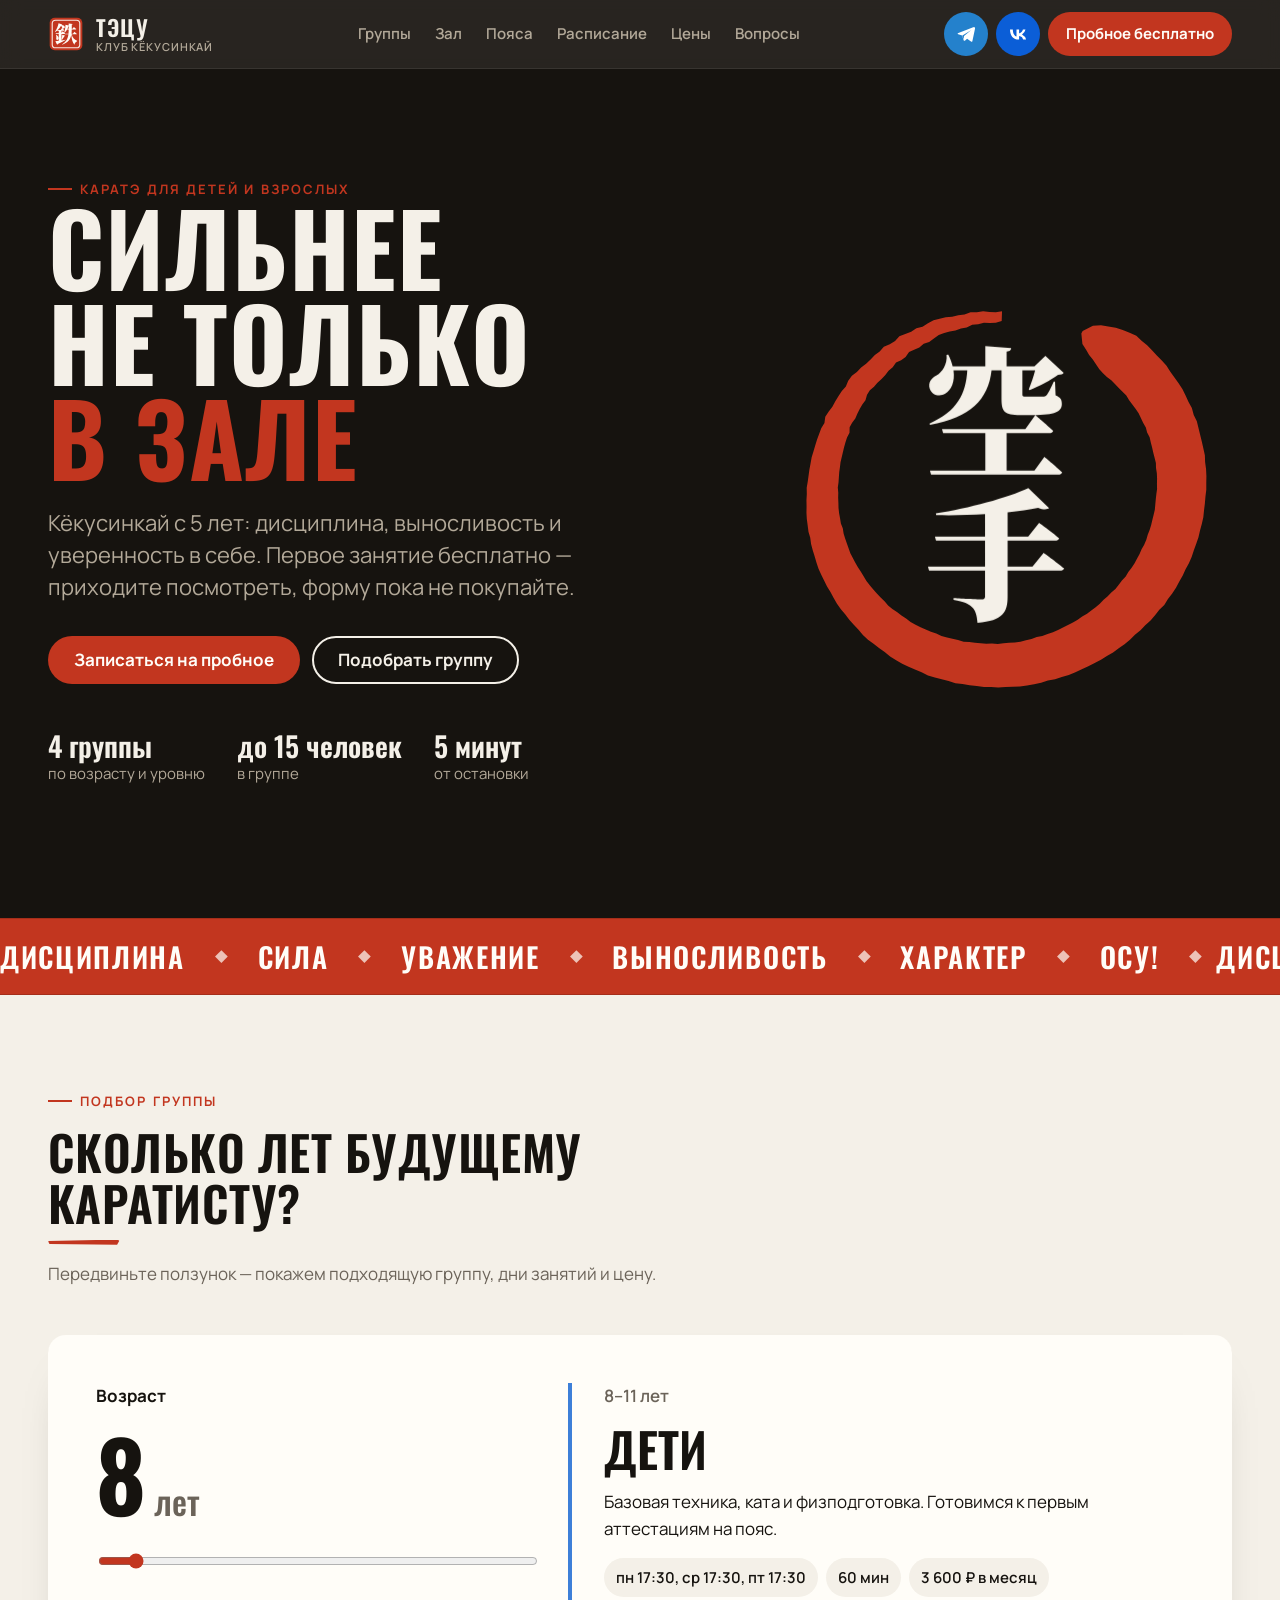
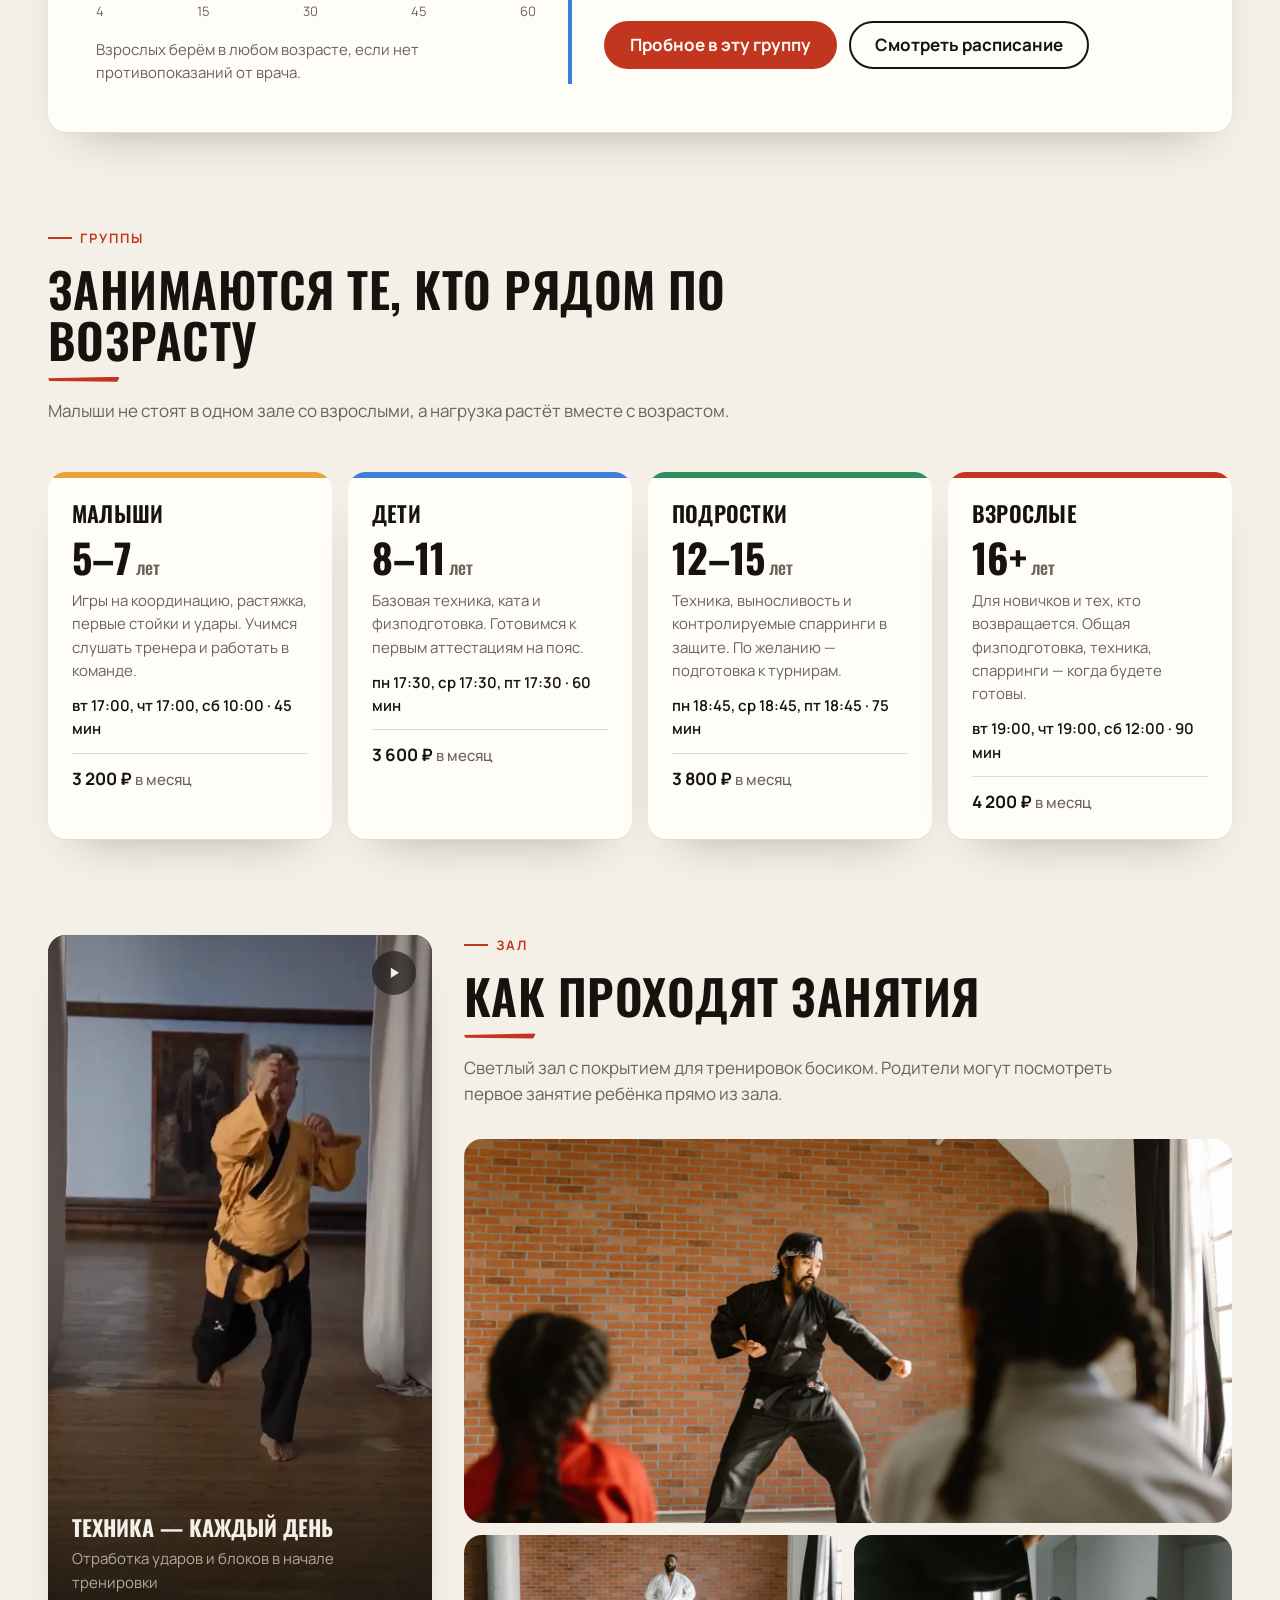
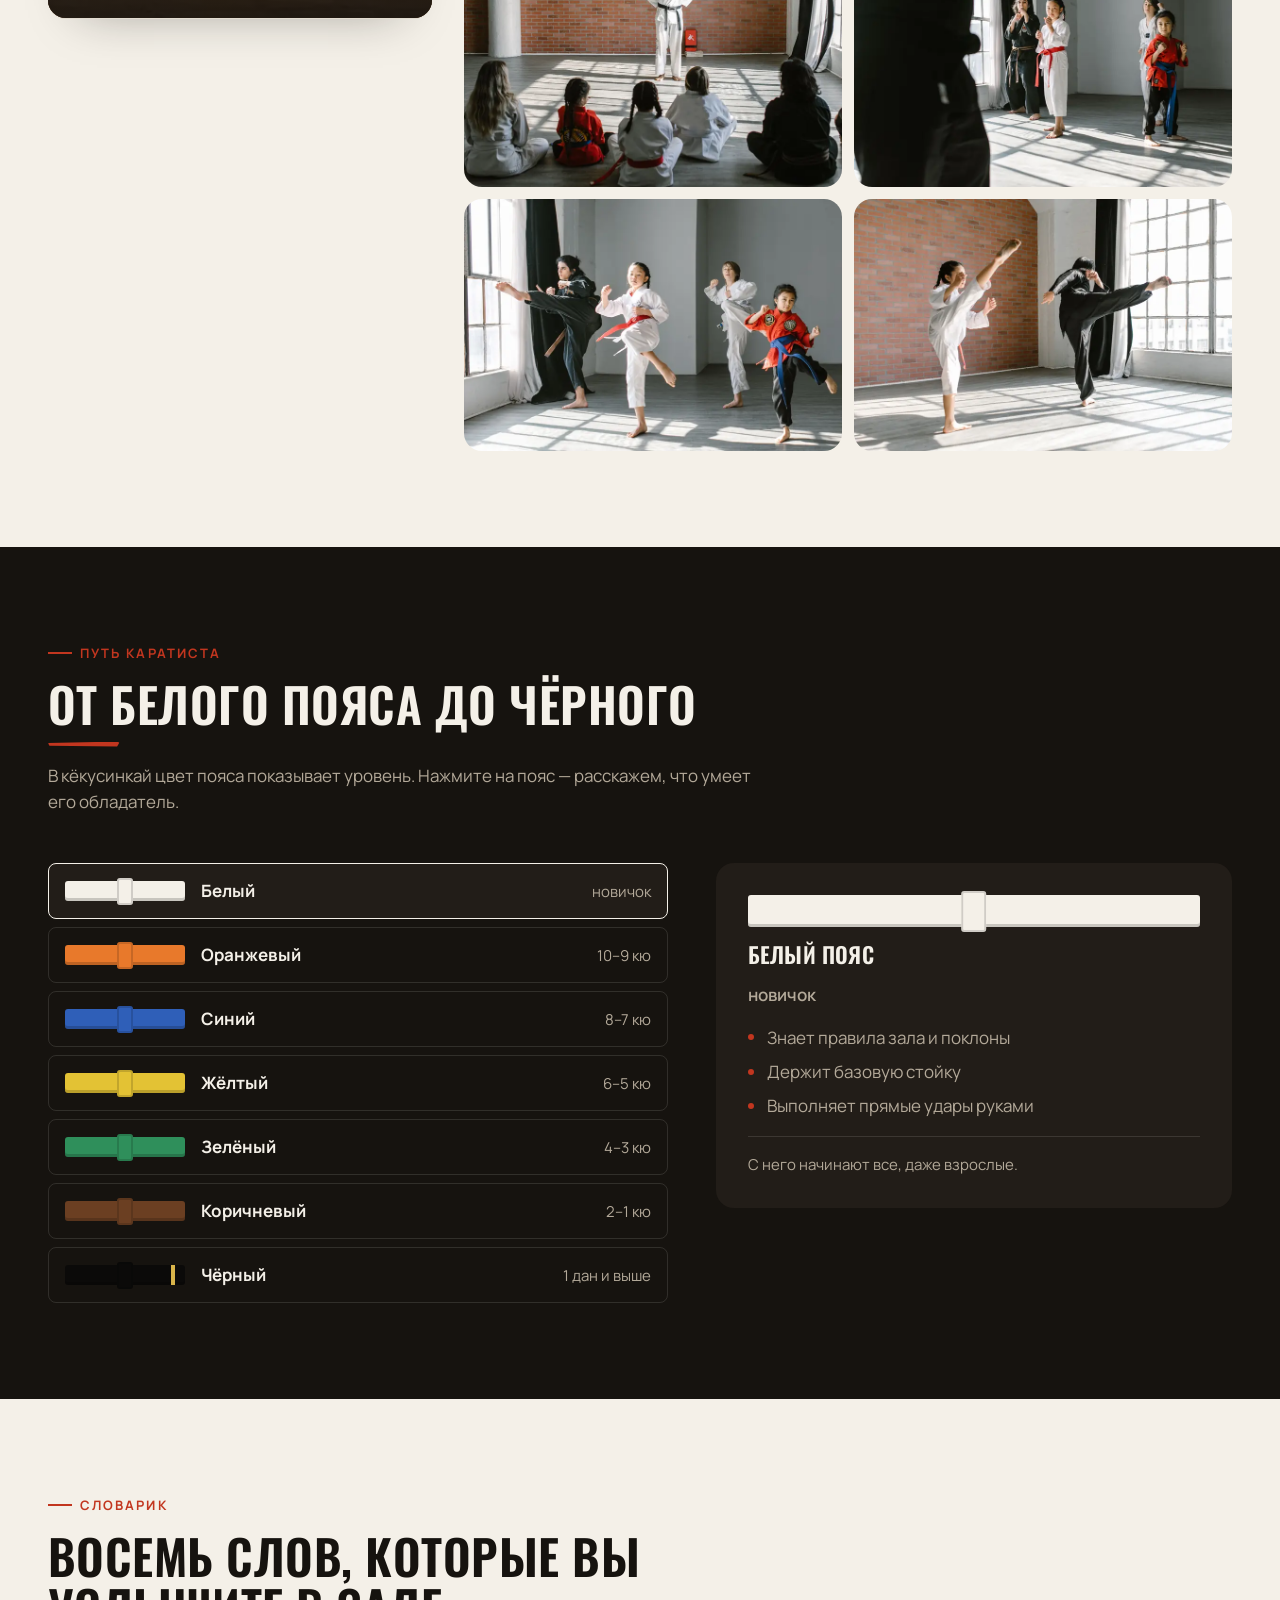
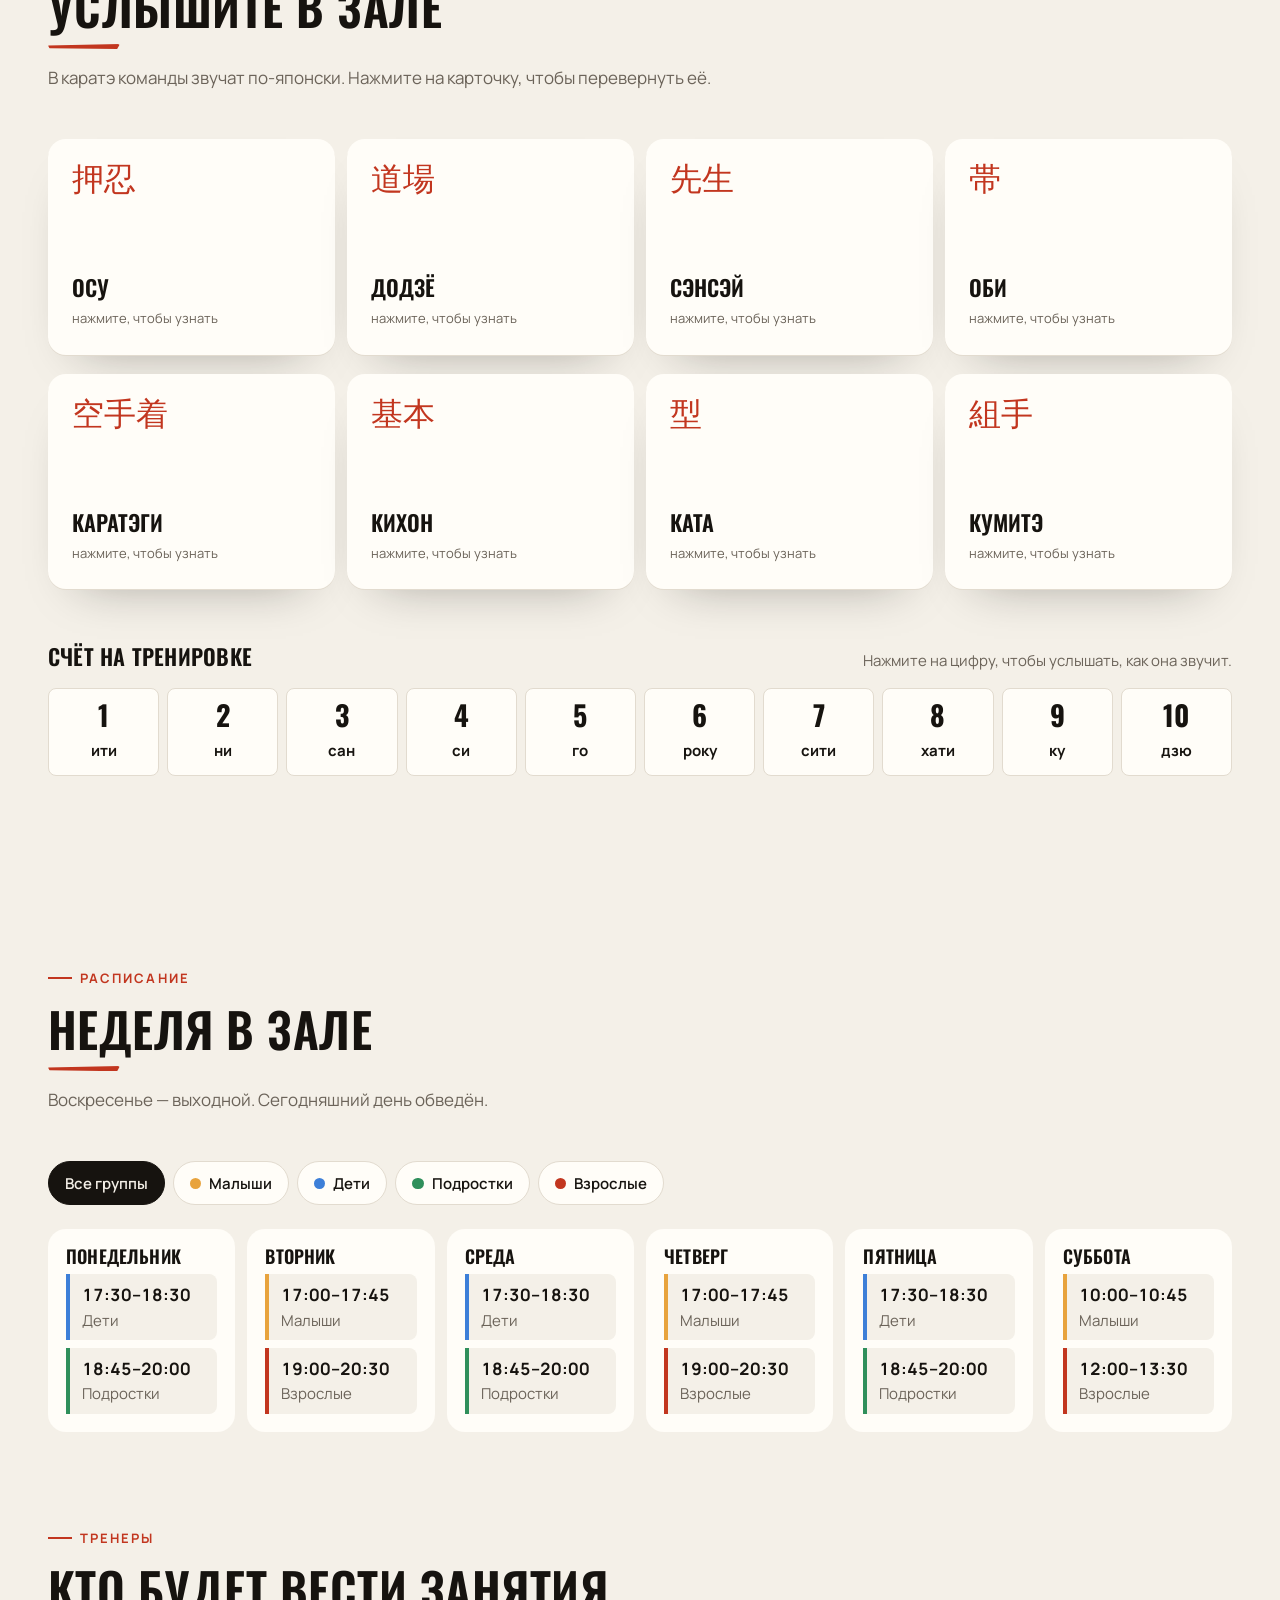
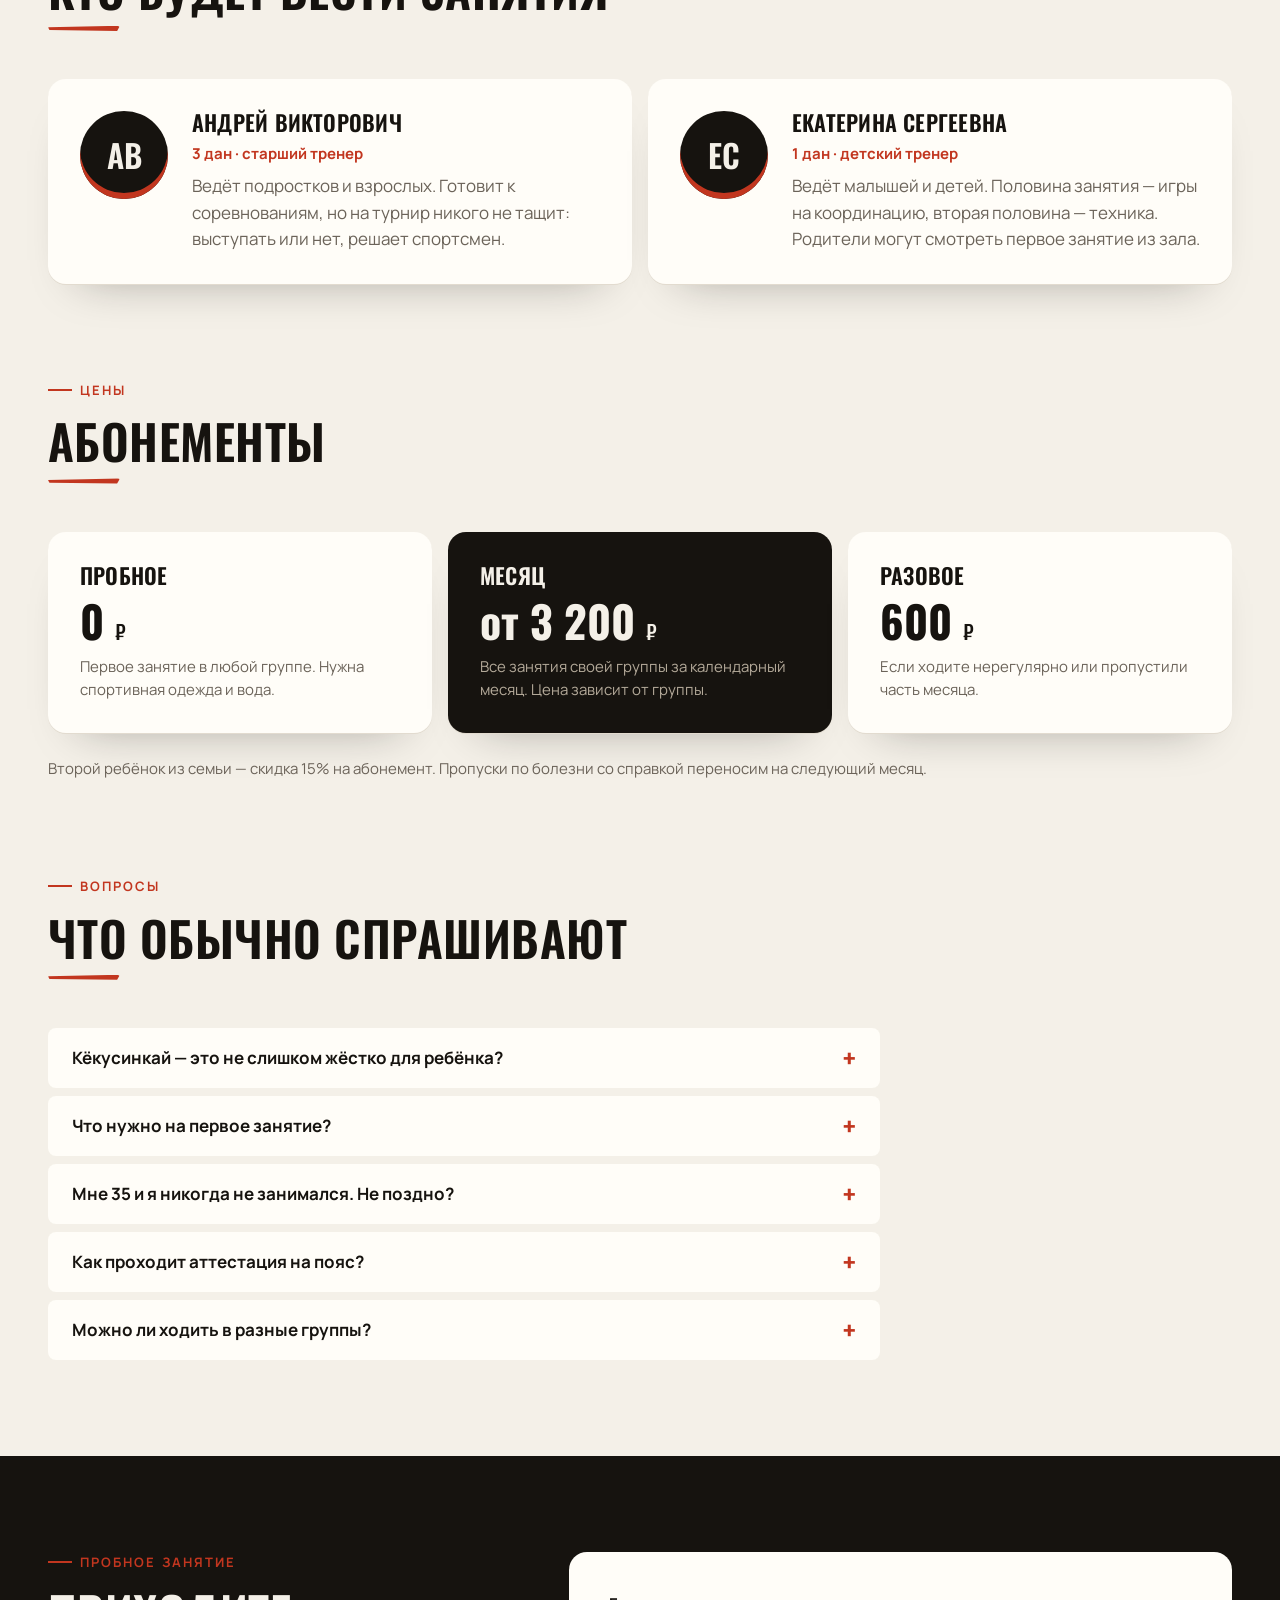
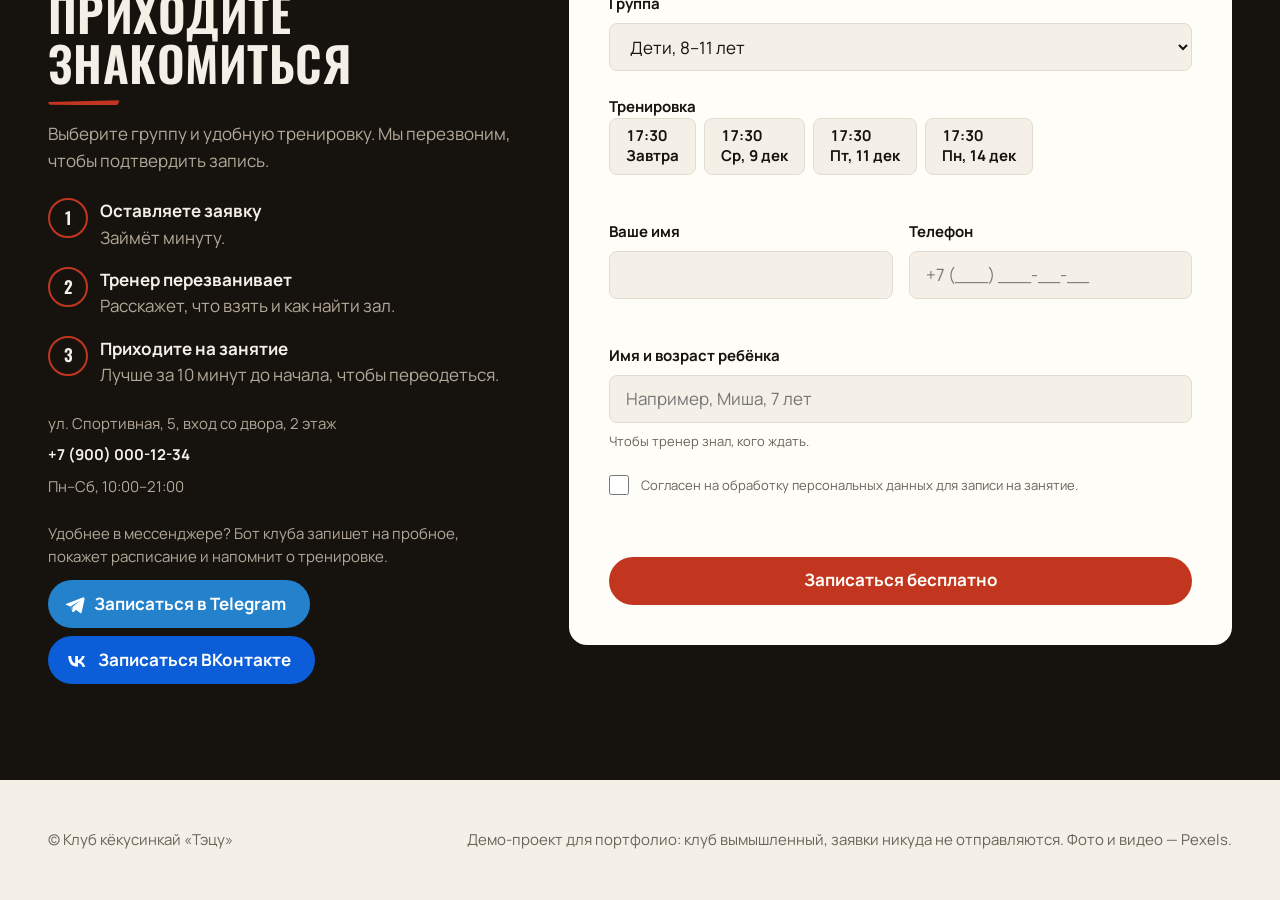
==== index.html @ ef8242ad "Словарик: открыта только одна карточка" ====
<!DOCTYPE html>
<html lang="ru">
<head>
  <meta charset="utf-8">
  <meta name="viewport" content="width=device-width, initial-scale=1">
  <meta name="description" content="Клуб кёкусинкай «Тэцу»: группы для детей с 5 лет, подростков и взрослых. Первое занятие бесплатно, расписание и запись онлайн.">
  <title>Клуб кёкусинкай «Тэцу»</title>
  <meta name="theme-color" content="#16130f">
  <meta property="og:type" content="website">
  <meta property="og:title" content="Клуб кёкусинкай «Тэцу»">
  <meta property="og:description" content="Каратэ для детей с 5 лет и взрослых. Подберите группу по возрасту и запишитесь на бесплатное пробное занятие.">
  <meta property="og:url" content="https://danekkuznec.github.io/tezy/">
  <meta property="og:image" content="https://danekkuznec.github.io/tezy/media/gym-1.webp">
  <meta property="og:locale" content="ru_RU">
  <link rel="icon" type="image/svg+xml" href="data:image/svg+xml,%3Csvg xmlns='http://www.w3.org/2000/svg' viewBox='0 0 64 64'%3E%3Crect x='3' y='3' width='58' height='58' rx='9' fill='%23c2361f'/%3E%3Crect x='7.5' y='7.5' width='49' height='49' rx='6' fill='none' stroke='%23fffdf8' stroke-width='2' opacity='.9'/%3E%3Cpath transform='translate%2812 12%29 scale%280.04%29' d='M334 538C328 608 318 691 310 743L325 750C362 709 400 652 430 599C451 599 464 591 468 578ZM71 535 59 538C70 595 76 671 65 736C139 829 260 668 71 535ZM27 825 106 973C118 970 128 961 134 947C301 868 409 809 479 764L477 754L300 784V499H429C436 499 442 498 446 495L451 513H608C584 701 516 844 326 962L335 976C605 878 701 736 736 538C751 732 786 878 875 978C882 911 925 858 990 818L992 803C881 758 789 684 752 513H957C972 513 982 508 985 497C943 458 872 401 872 401L810 485H744C751 426 754 363 755 295H932C946 295 957 290 960 279C919 241 850 185 850 185L789 267H756L758 79C781 75 792 66 795 50L619 34V124L477 90C475 212 453 341 420 433L433 440C480 403 519 354 550 295H620C619 363 617 426 611 485H454L456 483C419 442 351 379 351 379L300 457V350H401C415 350 425 345 428 334C390 295 324 238 324 238L266 322H133C194 265 245 198 280 134C309 173 331 215 340 244C431 313 555 139 295 103L296 102C324 101 335 92 338 79L170 24C151 130 88 302 10 402L19 409C53 389 85 365 115 339L118 350H179V471H41L49 499H179V803C114 814 61 821 27 825ZM620 151V267H564C581 232 595 194 607 153Z' fill='%23fffdf8'/%3E%3C/svg%3E">
  <script>document.documentElement.classList.add("js");</script>
  <link rel="preconnect" href="https://fonts.googleapis.com">
  <link rel="preconnect" href="https://fonts.gstatic.com" crossorigin>
  <link href="https://fonts.googleapis.com/css2?family=Oswald:wght@500;600;700&family=Manrope:wght@400;500;600;700&display=swap" rel="stylesheet">
  <style>
    :root {
      --c-paper: #f4f0e8;
      --c-surface: #fffdf8;
      --c-ink: #16130f;
      --c-muted: #6b6359;
      --c-line: #e2dbcf;
      --c-red: #c2361f;
      --c-red-ink: #fffdf8;
      --c-night: #16130f;
      --c-night-2: #221d18;
      --c-night-ink: #f4f0e8;
      --c-night-muted: #b3a999;
      --c-ok: #2f7a45;
      --c-error: #b42318;

      /* group colours: distinct in lightness too, not only hue */
      --g-kids: #e8a33d;
      --g-junior: #3d7fd8;
      --g-teen: #2f8f5b;
      --g-adult: #c2361f;

      --f-display: "Oswald", "Arial Narrow", system-ui, sans-serif;
      --f-body: "Manrope", "Segoe UI", Roboto, system-ui, sans-serif;

      --fs-xs: 0.8125rem;
      --fs-s: 0.9375rem;
      --fs-m: 1.0625rem;
      --fs-l: 1.375rem;
      --fs-xl: clamp(2rem, 1.3rem + 2.6vw, 3rem);
      --fs-xxl: clamp(3rem, 1.6rem + 6vw, 6.25rem);

      --space-2: 0.5rem;
      --space-3: 0.75rem;
      --space-4: 1rem;
      --space-6: 1.5rem;
      --space-8: 2rem;
      --space-12: 3rem;
      --space-16: 4rem;
      --space-24: 6rem;

      --radius-s: 8px;
      --radius-l: 18px;
      --container: 74rem;
      --gutter: clamp(1rem, 4vw, 2.5rem);
      --shadow: 0 1px 0 var(--c-line), 0 24px 48px -32px rgba(22, 19, 15, 0.4);
      color-scheme: light;
    }

    *, *::before, *::after { box-sizing: border-box; }
    html { scroll-behavior: smooth; scroll-padding-top: 5rem; }
    body {
      margin: 0;
      font-family: var(--f-body);
      font-size: var(--fs-m);
      line-height: 1.55;
      color: var(--c-ink);
      background: var(--c-paper);
      -webkit-font-smoothing: antialiased;
    }
    img, svg { display: block; max-width: 100%; }
    a { color: inherit; }
    button, input, select, textarea { font: inherit; color: inherit; }
    :focus-visible { outline: 3px solid var(--c-red); outline-offset: 3px; border-radius: 4px; }

    .container { width: min(100% - 2 * var(--gutter), var(--container)); margin-inline: auto; }
    .visually-hidden {
      position: absolute; width: 1px; height: 1px; padding: 0; margin: -1px;
      overflow: hidden; clip: rect(0 0 0 0); white-space: nowrap; border: 0;
    }
    .skip { position: absolute; left: -999px; top: 0; }
    .skip:focus { left: var(--space-4); top: var(--space-4); z-index: 100; background: var(--c-surface); padding: var(--space-2) var(--space-4); }

    h1, h2, h3 { font-family: var(--f-display); font-weight: 600; line-height: 1.05; margin: 0; letter-spacing: 0.01em; text-transform: uppercase; }
    h2 { font-size: var(--fs-xl); }
    h3 { font-size: var(--fs-l); }
    p { margin: 0; }

    .eyebrow {
      display: inline-flex; align-items: center; gap: var(--space-2);
      font-size: var(--fs-xs); font-weight: 700; letter-spacing: 0.16em; text-transform: uppercase; color: var(--c-red);
    }
    .eyebrow::before { content: ""; width: 1.5rem; height: 2px; background: currentColor; }

    .section { padding-block: var(--space-24); }
    .section__head { display: grid; gap: var(--space-4); max-width: 44rem; margin-bottom: var(--space-12); }
    .section__lead { color: var(--c-muted); font-size: var(--fs-m); }

    .btn {
      display: inline-flex; align-items: center; justify-content: center; gap: var(--space-2);
      min-height: 3rem; padding: 0 var(--space-6);
      border: 2px solid transparent; border-radius: 999px;
      font-weight: 700; text-decoration: none; cursor: pointer;
      transition: background-color 0.2s, color 0.2s, border-color 0.2s, transform 0.2s;
    }
    .btn:active { transform: translateY(1px); }
    .btn--red { background: var(--c-red); color: var(--c-red-ink); }
    .btn--red:hover { background: #a82c18; }
    .btn--ghost { border-color: currentColor; background: transparent; }
    .btn--ghost:hover { background: rgba(244, 240, 232, 0.1); }
    .btn[disabled] { opacity: 0.5; cursor: not-allowed; }

    /* ---------- header ---------- */
    .header {
      position: sticky; top: 0; z-index: 20;
      background: color-mix(in srgb, var(--c-night) 92%, transparent);
      backdrop-filter: blur(10px);
      color: var(--c-night-ink);
      border-bottom: 1px solid rgba(244, 240, 232, 0.08);
    }
    .header__row { display: flex; align-items: center; justify-content: space-between; gap: var(--space-6); min-height: 4.25rem; }
    .logo { display: flex; align-items: center; gap: var(--space-3); text-decoration: none; }
    .logo__mark { width: 2.25rem; height: 2.25rem; }
    .logo__name { font-family: var(--f-display); font-size: 1.375rem; font-weight: 600; letter-spacing: 0.04em; text-transform: uppercase; line-height: 1; }
    .logo__name small { display: block; font-family: var(--f-body); font-size: 0.6875rem; letter-spacing: 0.08em; color: var(--c-night-muted); font-weight: 600; margin-top: 3px; }
    .nav { display: flex; gap: var(--space-6); font-size: var(--fs-s); font-weight: 600; }
    .nav a { text-decoration: none; color: var(--c-night-muted); transition: color 0.2s; }
    .nav a:hover { color: var(--c-night-ink); }
    .header .btn { min-height: 2.75rem; padding-inline: var(--space-4); font-size: var(--fs-s); }
    @media (max-width: 860px) { .nav { display: none; } }
    .header .btn, .logo__name small { white-space: nowrap; }
    @media (max-width: 400px) {
      .logo__name small { display: none; }
      .header .btn { padding-inline: var(--space-3); }
    }

    /* ---------- hero ---------- */
    .hero {
      position: relative; overflow: hidden;
      background: var(--c-night); color: var(--c-night-ink);
      padding-block: clamp(3.5rem, 8vw, 7rem) clamp(4rem, 9vw, 8rem);
    }
    .hero__grid { display: grid; grid-template-columns: minmax(0, 7fr) minmax(0, 5fr); gap: var(--space-12); align-items: center; }
    @media (max-width: 900px) {
      .hero__grid { grid-template-columns: 1fr; }
      .enso { max-width: 12rem; }
    }
    .hero__title { font-size: var(--fs-xxl); font-weight: 700; line-height: 0.95; }
    .hero__title em { font-style: normal; color: var(--c-red); }
    .hero__lead { margin-top: var(--space-6); max-width: 34rem; font-size: var(--fs-l); line-height: 1.45; color: var(--c-night-muted); }
    .hero__actions { display: flex; flex-wrap: wrap; gap: var(--space-3); margin-top: var(--space-8); }
    .hero__facts { display: flex; flex-wrap: wrap; gap: var(--space-8); margin-top: var(--space-12); padding: 0; list-style: none; }
    .hero__facts li { display: grid; gap: 2px; }
    .hero__facts strong { font-family: var(--f-display); font-size: 1.75rem; font-weight: 600; line-height: 1; }
    .hero__facts span { font-size: var(--fs-s); color: var(--c-night-muted); }

    .enso { position: relative; aspect-ratio: 1; max-width: 30rem; width: 100%; justify-self: center; }
    .enso svg { width: 100%; height: 100%; overflow: visible; }
    .enso__ring { transform-origin: 200px 200px; transform: rotate(var(--spin, 0deg)); }
    .enso__reveal { stroke-dasharray: 1; stroke-dashoffset: 1; animation: brush 1.5s cubic-bezier(.55,.05,.35,1) 0.25s forwards; }
    .enso__kanji path { fill: var(--c-night-ink); }
    .enso__kanji { opacity: 0; transform-origin: 200px 200px; animation: stamp 0.7s cubic-bezier(.2,.8,.2,1) 1.35s forwards; }
    @keyframes brush { to { stroke-dashoffset: 0; } }
    @keyframes stamp {
      from { opacity: 0; transform: scale(1.18); filter: blur(6px); }
      to { opacity: 1; transform: scale(1); filter: blur(0); }
    }
    .hero__copy > * { opacity: 0; transform: translateY(18px); animation: rise 0.7s cubic-bezier(.2,.8,.2,1) forwards; animation-delay: calc(0.1s + var(--i, 0) * 0.09s); }
    @keyframes rise { to { opacity: 1; transform: none; } }

    /* ---------- ribbon ---------- */
    .ribbon { overflow: hidden; background: var(--c-red); color: var(--c-red-ink); border-block: 1px solid rgba(0,0,0,0.15); }
    .ribbon__track { display: flex; width: max-content; animation: ribbon 32s linear infinite; }
    .ribbon__set { display: flex; align-items: center; gap: var(--space-8); padding: var(--space-4) var(--space-4) var(--space-4) 0; margin: 0; list-style: none; }
    .ribbon__set li { font-family: var(--f-display); font-size: clamp(1.25rem, 1rem + 1vw, 1.75rem); font-weight: 600; text-transform: uppercase; letter-spacing: 0.06em; white-space: nowrap; display: flex; align-items: center; gap: var(--space-8); }
    .ribbon__set li::after { content: ""; width: 0.55rem; height: 0.55rem; background: currentColor; transform: rotate(45deg); opacity: 0.7; }
    @keyframes ribbon { to { transform: translateX(-50%); } }

    /* ---------- scroll reveal ---------- */
    .js [data-reveal] { opacity: 0; transform: translateY(28px); transition: opacity 0.7s cubic-bezier(.2,.8,.2,1), transform 0.7s cubic-bezier(.2,.8,.2,1); transition-delay: calc(var(--i, 0) * 70ms); }
    .js [data-reveal].is-in { opacity: 1; transform: none; }
    .section__head h2 { position: relative; padding-bottom: 0.35em; }
    .section__head h2::after {
      content: ""; position: absolute; left: 0; bottom: 0; width: 4.5rem; height: 0.32rem; border-radius: 3px;
      background: var(--c-red); transform-origin: left; transform: scaleX(1);
      clip-path: polygon(0 30%, 100% 0, 96% 100%, 2% 85%);
    }
    .js .section__head[data-reveal] h2::after { transform: scaleX(0); transition: transform 0.6s cubic-bezier(.2,.8,.2,1) 0.35s; }
    .js .section__head[data-reveal].is-in h2::after { transform: scaleX(1); }

    .group, .coach, .price { transition: transform 0.25s, box-shadow 0.25s; }
    .group:hover, .coach:hover, .price:hover { transform: translateY(-4px); box-shadow: 0 1px 0 var(--c-line), 0 30px 50px -30px rgba(22, 19, 15, 0.55); }
    .header { transition: box-shadow 0.3s; }
    .header.is-scrolled { box-shadow: 0 10px 30px -12px rgba(0,0,0,0.5); }
    .nav a { position: relative; }
    .nav a::after { content: ""; position: absolute; left: 0; right: 0; bottom: -0.4rem; height: 2px; background: var(--c-red); transform: scaleX(0); transition: transform 0.25s; }
    .nav a:hover::after, .nav a.is-active::after { transform: scaleX(1); }
    .nav a.is-active { color: var(--c-night-ink); }

    /* ---------- picker ---------- */
    .picker {
      display: grid; grid-template-columns: minmax(0, 5fr) minmax(0, 7fr); gap: var(--space-8);
      background: var(--c-surface); border-radius: var(--radius-l); box-shadow: var(--shadow);
      padding: clamp(1.5rem, 4vw, 3rem);
    }
    @media (max-width: 860px) { .picker { grid-template-columns: 1fr; } }
    .picker__age { display: grid; gap: var(--space-4); align-content: start; }
    .picker__label { font-weight: 700; }
    .picker__value { font-family: var(--f-display); font-size: clamp(4rem, 3rem + 4vw, 6rem); line-height: 1; font-weight: 700; }
    .picker__value small { font-size: 0.35em; font-weight: 500; color: var(--c-muted); margin-left: 0.25em; text-transform: none; }
    .range { width: 100%; accent-color: var(--c-red); height: 2.75rem; cursor: pointer; }
    .range-scale { display: flex; justify-content: space-between; font-size: var(--fs-xs); color: var(--c-muted); }
    .picker__note { font-size: var(--fs-s); color: var(--c-muted); }

    .match { display: grid; gap: var(--space-4); align-content: start; border-left: 4px solid var(--match, var(--c-red)); padding-left: clamp(1rem, 3vw, 2rem); }
    @media (max-width: 860px) { .match { border-left: 0; border-top: 4px solid var(--match, var(--c-red)); padding-left: 0; padding-top: var(--space-6); } }
    .match__group { font-family: var(--f-display); font-size: var(--fs-xl); font-weight: 600; text-transform: uppercase; line-height: 1; }
    .match__ages { color: var(--c-muted); font-weight: 600; }
    .match__text { max-width: 36rem; }
    .match__meta { display: flex; flex-wrap: wrap; gap: var(--space-2); padding: 0; margin: 0; list-style: none; }
    .match__meta li { padding: var(--space-2) var(--space-3); border-radius: 999px; background: var(--c-paper); font-size: var(--fs-s); font-weight: 600; }
    .match__actions { display: flex; flex-wrap: wrap; gap: var(--space-3); margin-top: var(--space-2); }
    .match .btn--ghost { color: var(--c-ink); }
    .match .btn--ghost:hover { background: var(--c-paper); }

    /* ---------- groups ---------- */
    .groups { display: grid; grid-template-columns: repeat(4, minmax(0, 1fr)); gap: var(--space-4); padding: 0; margin: 0; list-style: none; }
    @media (max-width: 1000px) { .groups { grid-template-columns: repeat(2, minmax(0, 1fr)); } }
    @media (max-width: 560px) { .groups { grid-template-columns: 1fr; } }
    .group {
      position: relative; display: grid; gap: var(--space-3); align-content: start;
      padding: var(--space-6); padding-top: calc(var(--space-6) + 6px);
      background: var(--c-surface); border-radius: var(--radius-l); box-shadow: var(--shadow); overflow: hidden;
    }
    .group::before { content: ""; position: absolute; inset: 0 0 auto 0; height: 6px; background: var(--g); }
    .group__ages { font-family: var(--f-display); font-size: 2.5rem; font-weight: 700; line-height: 1; }
    .group__ages small { font-size: 0.45em; font-weight: 500; color: var(--c-muted); }
    .group__text { color: var(--c-muted); font-size: var(--fs-s); }
    .group__when { font-size: var(--fs-s); font-weight: 600; }
    .group__price { margin-top: auto; padding-top: var(--space-3); border-top: 1px solid var(--c-line); font-weight: 700; }
    .group__price span { font-weight: 500; color: var(--c-muted); font-size: var(--fs-s); }

    /* ---------- gym: video + gallery ---------- */
    .gym { display: grid; grid-template-columns: minmax(0, 4fr) minmax(0, 8fr); gap: var(--space-8); align-items: start; }
    @media (max-width: 900px) { .gym { grid-template-columns: 1fr; } }
    .clip { position: relative; aspect-ratio: 9 / 16; max-height: 44rem; border-radius: var(--radius-l); overflow: hidden; background: var(--c-night); box-shadow: var(--shadow); }
    @media (max-width: 900px) { .clip { max-width: 22rem; } }
    .clip video { width: 100%; height: 100%; object-fit: cover; display: block; }
    .clip__shade { position: absolute; inset: auto 0 0 0; height: 45%; background: linear-gradient(transparent, rgba(22, 19, 15, 0.85)); pointer-events: none; }
    .clip__caption { position: absolute; left: var(--space-6); right: var(--space-6); bottom: var(--space-6); color: var(--c-night-ink); display: grid; gap: var(--space-2); }
    .clip__caption strong { font-family: var(--f-display); font-size: var(--fs-l); text-transform: uppercase; line-height: 1.1; }
    .clip__caption span { font-size: var(--fs-s); color: var(--c-night-muted); }
    .clip__toggle {
      position: absolute; top: var(--space-4); right: var(--space-4);
      width: 2.75rem; height: 2.75rem; border-radius: 50%; border: 0; cursor: pointer;
      display: grid; place-items: center; background: rgba(22, 19, 15, 0.6); color: var(--c-night-ink);
      backdrop-filter: blur(6px); transition: background-color 0.2s;
    }
    .clip__toggle:hover { background: var(--c-red); }
    .clip__toggle svg { width: 1.1rem; height: 1.1rem; }

    .gallery { display: grid; grid-template-columns: repeat(2, minmax(0, 1fr)); gap: var(--space-3); margin: 0; padding: 0; list-style: none; }
    .gallery li:first-child { grid-column: 1 / -1; }
    .gallery button {
      display: block; width: 100%; padding: 0; border: 0; border-radius: var(--radius-l); overflow: hidden;
      cursor: zoom-in; background: var(--c-line); aspect-ratio: 3 / 2;
    }
    .gallery li:first-child button { aspect-ratio: 16 / 8; }
    .gallery img { width: 100%; height: 100%; object-fit: cover; transition: transform 0.5s cubic-bezier(.2,.8,.2,1); }
    .gallery button:hover img { transform: scale(1.05); }
    .gym__side { display: grid; gap: var(--space-8); }

    .lightbox { width: 100vw; height: 100dvh; max-width: none; max-height: none; margin: 0; padding: 0; border: 0; background: rgba(12, 10, 8, 0.94); color: var(--c-night-ink); }
    .lightbox::backdrop { background: rgba(12, 10, 8, 0.6); }
    .lightbox[open] { display: grid; grid-template-rows: auto minmax(0, 1fr) auto; }
    .lightbox__bar { display: flex; justify-content: space-between; align-items: center; padding: var(--space-4) var(--gutter); font-size: var(--fs-s); color: var(--c-night-muted); }
    .lightbox__stage { position: relative; display: grid; place-items: center; padding: 0 clamp(0.5rem, 6vw, 5rem); touch-action: pan-y; }
    .lightbox__stage { min-height: 0; }
    .lightbox__stage img { max-width: 100%; max-height: calc(100dvh - 9.5rem); object-fit: contain; border-radius: var(--radius-s); user-select: none; -webkit-user-drag: none; }
    .lightbox__caption { padding: var(--space-4) var(--gutter) var(--space-6); text-align: center; color: var(--c-night-muted); }
    .icon-btn {
      width: 3rem; height: 3rem; border-radius: 50%; border: 1px solid rgba(244, 240, 232, 0.2); background: rgba(22, 19, 15, 0.6);
      color: var(--c-night-ink); display: grid; place-items: center; cursor: pointer; transition: background-color 0.2s;
    }
    .icon-btn:hover { background: var(--c-red); border-color: var(--c-red); }
    .icon-btn svg { width: 1.25rem; height: 1.25rem; }
    .lightbox__prev, .lightbox__next { position: absolute; top: 50%; translate: 0 -50%; }
    .lightbox__prev { left: var(--space-4); }
    .lightbox__next { right: var(--space-4); }
    @media (max-width: 600px) { .lightbox__prev, .lightbox__next { display: none; } }

    /* ---------- belts ---------- */
    .belts-section { background: var(--c-night); color: var(--c-night-ink); }
    .belts-section .section__lead { color: var(--c-night-muted); }
    .belts { display: grid; grid-template-columns: minmax(0, 6fr) minmax(0, 5fr); gap: var(--space-12); align-items: start; }
    @media (max-width: 900px) { .belts { grid-template-columns: 1fr; } }
    .belt-list { display: grid; gap: var(--space-2); padding: 0; margin: 0; list-style: none; }
    .belt-btn {
      width: 100%; display: grid; grid-template-columns: 7.5rem minmax(0, 1fr) auto; align-items: center; gap: var(--space-4);
      min-height: 3.5rem; padding: var(--space-2) var(--space-4);
      background: transparent; border: 1px solid rgba(244, 240, 232, 0.12); border-radius: var(--radius-s);
      color: var(--c-night-ink); text-align: left; cursor: pointer;
      transition: background-color 0.2s, border-color 0.2s;
    }
    .belt-btn:hover { background: var(--c-night-2); }
    .belt-btn[aria-pressed="true"] { background: var(--c-night-2); border-color: var(--c-night-ink); }
    .belt-btn__name { font-weight: 700; }
    .belt-btn__kyu { font-size: var(--fs-s); color: var(--c-night-muted); white-space: nowrap; }
    .belt {
      position: relative; height: 1.25rem; border-radius: 3px; background: var(--belt);
      box-shadow: inset 0 -3px 0 rgba(0,0,0,0.18);
    }
    .belt::after { /* the knot */
      content: ""; position: absolute; left: 50%; top: -0.2rem; width: 1rem; height: 1.65rem; translate: -50% 0;
      background: var(--belt); border-radius: 3px; box-shadow: inset 0 0 0 2px rgba(0,0,0,0.15);
    }
    .belt--white { --belt: #f4f0e8; }
    .belt__stripes { position: absolute; right: 0.6rem; top: 0; bottom: 0; display: flex; gap: 3px; }
    .belt__stripes i { width: 4px; background: #d9b44a; }

    .belt-card { position: sticky; top: 6rem; display: grid; gap: var(--space-4); padding: var(--space-8); background: var(--c-night-2); border-radius: var(--radius-l); }
    .belt-card .belt { height: 2rem; }
    .belt-card .belt::after { width: 1.6rem; height: 2.6rem; top: -0.3rem; }
    .belt-card__title { font-size: var(--fs-l); }
    .belt-card__kyu { color: var(--c-night-muted); font-weight: 600; }
    .belt-card__list { display: grid; gap: var(--space-2); margin: 0; padding-left: 1.2rem; color: var(--c-night-muted); }
    .belt-card__list li::marker { color: var(--c-red); }
    .belt-card__note { font-size: var(--fs-s); color: var(--c-night-muted); border-top: 1px solid rgba(244, 240, 232, 0.12); padding-top: var(--space-4); }

    /* ---------- dictionary ---------- */
    .dict { display: grid; grid-template-columns: repeat(4, minmax(0, 1fr)); gap: var(--space-3); margin: 0; padding: 0; list-style: none; }
    @media (max-width: 1000px) { .dict { grid-template-columns: repeat(2, minmax(0, 1fr)); } }
    .flip { width: 100%; aspect-ratio: 4 / 3; padding: 0; border: 0; background: none; cursor: pointer; perspective: 900px; text-align: left; }
    .flip__inner { position: relative; display: block; width: 100%; height: 100%; transition: transform 0.6s cubic-bezier(.2,.8,.2,1); transform-style: preserve-3d; }
    .flip[aria-pressed="true"] .flip__inner { transform: rotateY(180deg); }
    .flip__face {
      position: absolute; inset: 0; display: grid; align-content: space-between; padding: var(--space-6);
      border-radius: var(--radius-l); backface-visibility: hidden; -webkit-backface-visibility: hidden;
    }
    .flip__front { background: var(--c-surface); box-shadow: var(--shadow); }
    .flip__back { background: var(--c-red); color: var(--c-red-ink); transform: rotateY(180deg); }
    .flip__jp { font-family: "Yu Mincho", "Hiragino Mincho ProN", "Noto Serif JP", "Noto Serif CJK JP", serif; font-size: 2rem; line-height: 1; color: var(--c-red); }
    .flip__term { font-family: var(--f-display); font-size: var(--fs-l); font-weight: 600; text-transform: uppercase; }
    .flip__hint { font-size: var(--fs-xs); color: var(--c-muted); }
    .flip__meaning { font-family: var(--f-display); font-size: var(--fs-l); font-weight: 600; text-transform: uppercase; }
    .flip__text { font-size: var(--fs-s); line-height: 1.45; }
    @media (max-width: 520px) { .flip { aspect-ratio: 1; } .flip__face { padding: var(--space-4); } }

    .count { margin-top: var(--space-12); display: grid; gap: var(--space-4); }
    .count__head { display: flex; flex-wrap: wrap; justify-content: space-between; align-items: baseline; gap: var(--space-2); }
    .count__note { font-size: var(--fs-s); color: var(--c-muted); }
    .count__row { display: grid; grid-template-columns: repeat(10, minmax(0, 1fr)); gap: var(--space-2); margin: 0; padding: 0; list-style: none; }
    @media (max-width: 760px) { .count__row { grid-template-columns: repeat(5, minmax(0, 1fr)); } }
    .count__btn {
      width: 100%; min-height: 5.5rem; display: grid; place-items: center; gap: 2px; padding: var(--space-2);
      border: 1px solid var(--c-line); border-radius: var(--radius-s); background: var(--c-surface); cursor: pointer;
      transition: background-color 0.2s, color 0.2s, transform 0.15s;
    }
    .count__btn:hover { border-color: var(--c-ink); }
    .count__btn.is-on { background: var(--c-ink); color: var(--c-paper); transform: scale(1.06); }
    .count__num { font-family: var(--f-display); font-size: 1.75rem; font-weight: 700; line-height: 1; }
    .count__word { font-weight: 700; font-size: var(--fs-s); }

    /* ---------- messengers ---------- */
    .msgr { display: flex; flex-wrap: wrap; gap: var(--space-2); }
    .msgr__btn {
      display: inline-flex; align-items: center; gap: var(--space-2); min-height: 3rem; padding: 0 var(--space-6) 0 var(--space-4);
      border-radius: 999px; color: #fff; font-weight: 700; text-decoration: none; transition: transform 0.2s, filter 0.2s;
    }
    .msgr__btn:hover { transform: translateY(-2px); filter: brightness(1.08); }
    .msgr__btn svg { width: 1.35rem; height: 1.35rem; flex: none; }
    .msgr__btn--tg { background: #2481cc; }
    .msgr__btn--vk { background: #0b5ed7; }
    .msgr__btn--vk svg { width: 1.6rem; height: 1.6rem; }

    .header__actions { display: flex; align-items: center; gap: var(--space-2); }
    .logo__mark { flex: none; }
    @media (max-width: 480px) { .hide-sm { display: none; } }
    @media (max-width: 350px) { .logo__name { display: none; } }
    .msgr__btn--icon { position: relative; flex: none; width: 2.75rem; min-height: 2.75rem; padding: 0; justify-content: center; }
    .msgr__btn--icon svg { width: 1.25rem; height: 1.25rem; }
    .msgr__btn--vk.msgr__btn--icon svg { width: 1.5rem; height: 1.5rem; }
    .header .msgr__btn--icon:hover { transform: none; }
    @media (max-width: 400px) {
      .header__actions { gap: 6px; }
      .msgr__btn--icon { width: 2.5rem; min-height: 2.5rem; }
    }

    /* press feedback for every messenger button: sinks in, then a ring spreads out */
    .msgr__btn { transition: transform 0.15s, filter 0.2s; }
    .msgr__btn:active { transform: scale(0.9); }
    .msgr__btn::after {
      content: ""; position: absolute; inset: 0; border-radius: inherit; pointer-events: none;
      box-shadow: 0 0 0 0 currentColor; opacity: 0;
    }
    .msgr__btn { position: relative; }
    .msgr__btn--tg::after { color: #2481cc; }
    .msgr__btn--vk::after { color: #0b5ed7; }
    .msgr__btn.is-pressed::after { animation: ring 0.6s ease-out; }
    @keyframes ring {
      from { opacity: 0.9; box-shadow: 0 0 0 0 currentColor; }
      to { opacity: 0; box-shadow: 0 0 0 14px currentColor; }
    }

    /* ---------- schedule ---------- */
    .filters { display: flex; flex-wrap: wrap; gap: var(--space-2); margin-bottom: var(--space-6); }
    .chip {
      display: inline-flex; align-items: center; gap: var(--space-2);
      min-height: 2.75rem; padding: 0 var(--space-4);
      border: 1px solid var(--c-line); border-radius: 999px; background: var(--c-surface);
      font-weight: 600; font-size: var(--fs-s); cursor: pointer; transition: background-color 0.2s, border-color 0.2s;
    }
    .chip:hover { border-color: var(--c-ink); }
    .chip[aria-pressed="true"] { background: var(--c-ink); border-color: var(--c-ink); color: var(--c-paper); }
    .chip__dot { width: 0.7rem; height: 0.7rem; border-radius: 50%; background: var(--g); }

    .week { display: grid; grid-template-columns: repeat(6, minmax(0, 1fr)); gap: var(--space-3); }
    @media (max-width: 900px) { .week { grid-template-columns: repeat(3, minmax(0, 1fr)); } }
    @media (max-width: 520px) { .week { grid-template-columns: 1fr; } }
    .day { display: grid; gap: var(--space-2); align-content: start; padding: var(--space-4); background: var(--c-surface); border-radius: var(--radius-l); min-height: 10rem; border: 2px solid transparent; }
    .day--today { border-color: var(--c-ink); }
    .day__name { display: flex; flex-wrap: wrap; justify-content: space-between; align-items: baseline; gap: 0 var(--space-2); font-family: var(--f-display); font-size: 1.125rem; font-weight: 600; text-transform: uppercase; }
    .day__name small { font-family: var(--f-body); font-size: var(--fs-xs); font-weight: 700; text-transform: none; color: var(--c-red); }
    .day__empty { color: var(--c-muted); font-size: var(--fs-s); }
    .session { padding: var(--space-2) var(--space-3); border-left: 4px solid var(--g); background: var(--c-paper); border-radius: 0 var(--radius-s) var(--radius-s) 0; }
    .session__time { font-weight: 700; font-variant-numeric: tabular-nums; }
    .session__group { font-size: var(--fs-s); color: var(--c-muted); }

    /* ---------- coaches ---------- */
    .coaches { display: grid; grid-template-columns: repeat(2, minmax(0, 1fr)); gap: var(--space-4); }
    @media (max-width: 760px) { .coaches { grid-template-columns: 1fr; } }
    .coach { display: grid; grid-template-columns: auto minmax(0, 1fr); gap: var(--space-6); padding: var(--space-8); background: var(--c-surface); border-radius: var(--radius-l); box-shadow: var(--shadow); }
    @media (max-width: 480px) { .coach { grid-template-columns: 1fr; } }
    .coach__avatar {
      width: 5.5rem; height: 5.5rem; border-radius: 50%; display: grid; place-items: center;
      background: var(--c-night); color: var(--c-night-ink);
      font-family: var(--f-display); font-size: 2rem; font-weight: 600;
      box-shadow: inset 0 -6px 0 var(--c-red);
    }
    .coach__body { display: grid; gap: var(--space-2); }
    .coach__rank { color: var(--c-red); font-weight: 700; font-size: var(--fs-s); }
    .coach__text { color: var(--c-muted); }

    /* ---------- prices ---------- */
    .prices { display: grid; grid-template-columns: repeat(3, minmax(0, 1fr)); gap: var(--space-4); padding: 0; margin: 0; list-style: none; }
    @media (max-width: 900px) { .prices { grid-template-columns: 1fr; } }
    .price { display: grid; gap: var(--space-3); align-content: start; padding: var(--space-8); background: var(--c-surface); border-radius: var(--radius-l); box-shadow: var(--shadow); }
    .price--main { background: var(--c-night); color: var(--c-night-ink); }
    .price--main .price__note { color: var(--c-night-muted); }
    .price__sum { font-family: var(--f-display); font-size: 2.75rem; font-weight: 700; line-height: 1; }
    .price__sum span { font-size: 0.45em; font-weight: 500; }
    .price__note { color: var(--c-muted); font-size: var(--fs-s); }
    .prices-foot { margin-top: var(--space-6); color: var(--c-muted); font-size: var(--fs-s); }

    /* ---------- faq ---------- */
    .faq { display: grid; gap: var(--space-2); max-width: 52rem; }
    .faq details { background: var(--c-surface); border-radius: var(--radius-s); }
    .faq summary {
      display: flex; justify-content: space-between; gap: var(--space-4); align-items: center;
      padding: var(--space-4) var(--space-6); min-height: 3.5rem; cursor: pointer; font-weight: 700; list-style: none;
    }
    .faq summary::-webkit-details-marker { display: none; }
    .faq summary::after { content: "+"; font-family: var(--f-display); font-size: 1.75rem; line-height: 1; color: var(--c-red); transition: transform 0.2s; }
    .faq details[open] summary::after { transform: rotate(45deg); }
    .faq details p { padding: 0 var(--space-6) var(--space-6); color: var(--c-muted); max-width: 44rem; }

    /* ---------- trial form ---------- */
    .trial-section { background: var(--c-night); color: var(--c-night-ink); }
    .trial-section .section__lead { color: var(--c-night-muted); }
    .trial { display: grid; grid-template-columns: minmax(0, 5fr) minmax(0, 7fr); gap: var(--space-12); }
    @media (max-width: 900px) { .trial { grid-template-columns: 1fr; } }
    .trial__info { display: grid; gap: var(--space-6); align-content: start; }
    .trial__steps { display: grid; gap: var(--space-4); margin: 0; padding: 0; list-style: none; counter-reset: step; }
    .trial__steps li { display: grid; grid-template-columns: 2.5rem minmax(0, 1fr); gap: var(--space-3); align-items: start; color: var(--c-night-muted); }
    .trial__steps li::before {
      counter-increment: step; content: counter(step);
      display: grid; place-items: center; width: 2.5rem; height: 2.5rem; border-radius: 50%;
      border: 2px solid var(--c-red); color: var(--c-night-ink); font-family: var(--f-display); font-weight: 600;
    }
    .trial__steps strong { display: block; color: var(--c-night-ink); }
    .contacts { display: grid; gap: var(--space-2); font-size: var(--fs-s); color: var(--c-night-muted); }
    .trial__msgr { display: grid; gap: var(--space-3); }
    .contacts a { color: var(--c-night-ink); font-weight: 700; text-decoration: none; }

    .form { display: grid; gap: var(--space-6); padding: clamp(1.5rem, 4vw, 2.5rem); background: var(--c-surface); color: var(--c-ink); border-radius: var(--radius-l); }
    .form__row { display: grid; grid-template-columns: repeat(2, minmax(0, 1fr)); gap: var(--space-4); }
    @media (max-width: 560px) { .form__row { grid-template-columns: 1fr; } }
    .field { display: grid; gap: var(--space-2); }
    .field label, .field legend { font-weight: 700; font-size: var(--fs-s); padding: 0; }
    .field fieldset { border: 0; margin: 0; padding: 0; min-width: 0; }
    .field input, .field select {
      width: 100%; min-height: 3rem; padding: 0 var(--space-4);
      border: 1px solid var(--c-line); border-radius: var(--radius-s); background: var(--c-paper);
    }
    .field input:focus, .field select:focus { outline: none; border-color: var(--c-ink); box-shadow: 0 0 0 3px rgba(194, 54, 31, 0.25); }
    .field input[aria-invalid="true"] { border-color: var(--c-error); }
    .field__error { color: var(--c-error); font-size: var(--fs-xs); font-weight: 600; min-height: 1em; }
    .field__hint { color: var(--c-muted); font-size: var(--fs-xs); }

    .slots { display: flex; flex-wrap: wrap; gap: var(--space-2); }
    .slot { position: relative; }
    .slot input { position: absolute; opacity: 0; inset: 0; }
    .slot span {
      display: grid; gap: 1px; min-height: 3.25rem; padding: var(--space-2) var(--space-4);
      border: 1px solid var(--c-line); border-radius: var(--radius-s); background: var(--c-paper); cursor: pointer;
      font-size: var(--fs-s); line-height: 1.25; transition: border-color 0.2s, background-color 0.2s;
    }
    .slot span strong { font-variant-numeric: tabular-nums; }
    .slot input:checked + span { background: var(--c-ink); color: var(--c-paper); border-color: var(--c-ink); }
    .slot input:focus-visible + span { outline: 3px solid var(--c-red); outline-offset: 2px; }
    .slot:hover span { border-color: var(--c-ink); }

    .consent { display: flex; gap: var(--space-3); align-items: flex-start; font-size: var(--fs-xs); color: var(--c-muted); }
    .consent input { width: 1.25rem; height: 1.25rem; margin: 0; flex: none; accent-color: var(--c-red); }

    .done { display: grid; gap: var(--space-4); justify-items: start; padding: clamp(1.5rem, 4vw, 2.5rem); background: var(--c-surface); color: var(--c-ink); border-radius: var(--radius-l); }
    .done__icon { width: 3.5rem; height: 3.5rem; border-radius: 50%; display: grid; place-items: center; background: var(--c-ok); color: #fff; }
    .done__text { color: var(--c-muted); }
    .done__summary { font-weight: 700; }

    /* ---------- footer ---------- */
    .footer { padding-block: var(--space-12); font-size: var(--fs-s); color: var(--c-muted); }
    .footer__row { display: flex; flex-wrap: wrap; justify-content: space-between; gap: var(--space-4); }

    .toast {
      position: fixed; left: 50%; bottom: 1.5rem; z-index: 60; translate: -50% 0;
      max-width: min(26rem, calc(100vw - 2rem)); padding: var(--space-3) var(--space-6);
      border-radius: var(--radius-s); background: var(--c-ink); color: var(--c-paper);
      font-size: var(--fs-s); box-shadow: 0 16px 40px -12px rgba(22, 19, 15, 0.6);
    }

    [hidden] { display: none !important; }

    @media (prefers-reduced-motion: reduce) {
      html { scroll-behavior: auto; }
      .enso__reveal { animation: none; stroke-dashoffset: 0; }
      .enso__kanji, .hero__copy > * { animation: none; opacity: 1; transform: none; }
      .ribbon__track { animation: none; }
      .js [data-reveal] { opacity: 1; transform: none; }
      * { transition: none !important; }
    }
  </style>
</head>
<body>
  <a class="skip" href="#main">К содержимому</a>

  <header class="header">
    <div class="container header__row">
      <a class="logo" href="#top" aria-label="Клуб «Тэцу», наверх">
        <svg class="logo__mark" viewBox="0 0 64 64" aria-hidden="true"><rect x="3" y="3" width="58" height="58" rx="9" fill="#c2361f"/><rect x="7.5" y="7.5" width="49" height="49" rx="6" fill="none" stroke="#fffdf8" stroke-width="2" opacity=".9"/><path transform="translate(12 12) scale(0.04)" d="M334 538C328 608 318 691 310 743L325 750C362 709 400 652 430 599C451 599 464 591 468 578ZM71 535 59 538C70 595 76 671 65 736C139 829 260 668 71 535ZM27 825 106 973C118 970 128 961 134 947C301 868 409 809 479 764L477 754L300 784V499H429C436 499 442 498 446 495L451 513H608C584 701 516 844 326 962L335 976C605 878 701 736 736 538C751 732 786 878 875 978C882 911 925 858 990 818L992 803C881 758 789 684 752 513H957C972 513 982 508 985 497C943 458 872 401 872 401L810 485H744C751 426 754 363 755 295H932C946 295 957 290 960 279C919 241 850 185 850 185L789 267H756L758 79C781 75 792 66 795 50L619 34V124L477 90C475 212 453 341 420 433L433 440C480 403 519 354 550 295H620C619 363 617 426 611 485H454L456 483C419 442 351 379 351 379L300 457V350H401C415 350 425 345 428 334C390 295 324 238 324 238L266 322H133C194 265 245 198 280 134C309 173 331 215 340 244C431 313 555 139 295 103L296 102C324 101 335 92 338 79L170 24C151 130 88 302 10 402L19 409C53 389 85 365 115 339L118 350H179V471H41L49 499H179V803C114 814 61 821 27 825ZM620 151V267H564C581 232 595 194 607 153Z" fill="#fffdf8"/></svg>
        <span class="logo__name">Тэцу<small>клуб кёкусинкай</small></span>
      </a>
      <nav class="nav" aria-label="Разделы">
        <a href="#groups">Группы</a>
        <a href="#gym">Зал</a>
        <a href="#belts">Пояса</a>
        <a href="#schedule">Расписание</a>
        <a href="#prices">Цены</a>
        <a href="#faq">Вопросы</a>
      </nav>
      <div class="header__actions">
        <a class="msgr__btn msgr__btn--tg msgr__btn--icon" href="#trial" data-messenger="tg" aria-label="Написать в Telegram"><svg viewBox="0 0 24 24" fill="currentColor" aria-hidden="true"><path d="M21.4 3.6 2.9 10.8c-1.2.5-1.2 1.2-.2 1.5l4.7 1.5 1.8 5.6c.2.6.4.8.9.8.4 0 .6-.2.9-.4l2.3-2.2 4.7 3.5c.9.5 1.5.2 1.7-.8l3.1-14.6c.3-1.3-.5-1.9-1.4-1.6zM9.6 14.3l-.4 4 -1.5-4.6L18 7.4z"/></svg></a>
        <a class="msgr__btn msgr__btn--vk msgr__btn--icon" href="#trial" data-messenger="vk" aria-label="Написать в ВКонтакте"><svg viewBox="0 0 24 24" fill="currentColor" aria-hidden="true"><path d="M12.8 17.5c-5.5 0-8.7-3.8-8.8-10.1h2.8c.1 4.6 2.1 6.6 3.7 7V7.4h2.6v4c1.6-.2 3.3-2 3.8-4h2.6a7.7 7.7 0 0 1-3.5 5 8 8 0 0 1 4.1 5.1h-2.9a5 5 0 0 0-4.1-3.6v3.6z"/></svg></a>
        <a class="btn btn--red" href="#trial"><span>Пробное<span class="hide-sm"> бесплатно</span></span></a>
      </div>
    </div>
  </header>

  <main id="main">
    <section class="hero" id="top">
      <div class="container hero__grid">
        <div class="hero__copy">
          <p class="eyebrow" style="--i: 0">Каратэ для детей и взрослых</p>
          <h1 class="hero__title" style="--i: 1">Сильнее<br>не только <em>в&nbsp;зале</em></h1>
          <p class="hero__lead" style="--i: 2">Кёкусинкай с 5 лет: дисциплина, выносливость и уверенность в себе. Первое занятие бесплатно — приходите посмотреть, форму пока не покупайте.</p>
          <div class="hero__actions" style="--i: 3">
            <a class="btn btn--red" href="#trial">Записаться на пробное</a>
            <a class="btn btn--ghost" href="#picker">Подобрать группу</a>
          </div>
          <ul class="hero__facts" style="--i: 4">
            <li><strong>4 группы</strong><span>по возрасту и уровню</span></li>
            <li><strong>до 15 человек</strong><span>в группе</span></li>
            <li><strong>5 минут</strong><span>от остановки</span></li>
          </ul>
        </div>
        <div class="enso" aria-hidden="true">
          <svg viewBox="0 0 400 400">
            <defs>
              <mask id="brush" maskUnits="userSpaceOnUse" x="0" y="0" width="400" height="400">
                <path class="enso__reveal" pathLength="1" d="M273 69.4L287.2 76.5L300.6 85.1L312.9 95.2L323.9 106.6L333.5 119L341.5 132.5L348 146.7L352.8 161.5L355.8 176.7L357.2 192L356.9 207.4L354.9 222.6L351.3 237.6L346.3 252.1L339.8 266L331.9 279.3L322.7 291.8L312.3 303.4L300.7 314.1L288 323.6L274.4 331.9L260 338.8L244.8 344.3L229 348.3L212.9 350.6L196.5 351.2L180.2 350.1L164.2 347.2L148.6 342.6L133.6 336.4L119.6 328.7L106.6 319.5L94.9 309L84.5 297.5L75.6 285L68.2 271.8L62.3 258.1L57.9 244L55 229.6L53.6 215.2L53.6 200.8L55 186.6L57.7 172.6L61.7 158.9L66.9 145.7L73.4 132.9L81.1 120.7L89.9 109.3L99.9 98.6L111 88.9L123.1 80.2L136.1 72.7L150 66.5L164.5 61.7L179.5 58.5L194.9 56.8" fill="none" stroke="#fff" stroke-width="70" stroke-linecap="round"/>
              </mask>
            </defs>
            <g class="enso__ring"><path d="M273.5 68.4L282.2 64.1L289 63.6L295.2 64.7L301.5 65.8L307.4 67.7L313.2 70L318.9 72.5L323.3 76.6L328 80.4L332.1 84.8L336.2 89.1L340.4 93.4L344.4 97.9L347.6 102.9L351.1 107.8L354.6 112.6L357.9 117.6L360.5 123L363 128.4L365.8 133.6L367.4 139.4L370 144.7L371.4 150.5L372.8 156.2L374.2 161.9L375.5 167.6L376.8 173.4L377 179.2L377.8 185L378.1 190.9L378 196.7L378 202.6L377.3 208.4L376.8 214.2L376.1 220L375.5 225.8L374.2 231.5L372.7 237.1L371.4 242.8L369.5 248.3L367.5 253.8L365.7 259.3L363.3 264.7L360.5 269.8L358.1 275.1L355.2 280.2L352.4 285.4L349.2 290.2L345.6 294.9L342.5 299.9L338.3 304.1L334.7 308.7L330.9 313.2L326.4 317.2L322.4 321.4L317.7 325.2L313.5 329.3L308.9 333.1L304 336.5L299.2 340.1L294 343L289 346.3L283.7 349.1L278.3 351.8L272.8 354.3L267.4 356.9L261.8 359.1L255.9 360.8L250.2 362.7L244.2 363.9L238.4 365.7L232.5 366.9L226.5 368.1L220.5 368.8L214.4 369L208.3 369.4L202.2 369.8L196.1 369.2L190.1 369.2L184 368.5L178 367.8L172 366.8L166 366.2L160.2 364.3L154.4 362.8L148.6 361.2L142.8 359.5L137.4 356.8L131.8 354.6L126.4 352.1L121 349.6L115.9 346.6L110.8 343.5L106.2 339.8L101.4 336.4L96.8 332.8L92.1 329.3L87.8 325.4L84.1 320.9L80.1 316.7L76.3 312.4L72.8 307.9L69.2 303.5L65.9 298.9L63.1 294L60.4 289.1L57.5 284.3L55 279.4L52.6 274.4L50.3 269.4L48.6 264.2L47 258.9L45.4 253.7L44 248.5L43.3 243.1L41.8 238L41.1 232.6L40.4 227.3L40.1 222L40.2 216.7L40.1 211.4L40.4 206.1L40.3 200.9L41.2 195.7L41.9 190.5L42.6 185.4L43.6 180.3L44.5 175.2L46 170.2L47.5 165.3L49 160.4L50.8 155.5L52.6 150.7L55.3 146.2L56 141L58.8 136.6L62 132.4L64.5 127.9L67.1 123.5L70 119.2L73.4 115.3L75.4 110.5L78.5 106.3L82.7 103L86.3 99.3L90.5 96.1L94.3 92.6L97.9 88.8L102 85.7L105.5 81.7L110.5 79.7L115 77L118.6 72.8L123.6 70.9L128.6 69.1L133 66.1L138.2 64.9L142.8 62L147.5 59.4L152.6 58L157.8 56.8L163.2 56.4L168.4 55.1L173.7 54.5L178.8 52.7L184.1 52.6L189.4 51.8L194.8 52.4L200.1 52.6L205.4 51.7L205.1 60.1L200.1 61.5L195.1 61.7L190.1 61.5L185.2 62.7L180.2 63.2L175.5 65.5L170.7 66.4L166 68L161.2 68.8L156.5 70.2L151.9 71.9L147.8 74.7L143.8 77.8L139.2 79.2L135.5 82.3L131.1 84.2L126.8 86.2L123.9 90.5L120.1 93.1L115.8 95.1L113 99.1L109.5 102.1L106.6 105.8L103.6 109.1L100.1 112.1L97.2 115.6L93.7 118.6L91.3 122.4L90 127L87.3 130.5L85.1 134.4L83.1 138.3L81.4 142.4L78.7 146L76.6 149.8L76.5 154.5L74.4 158.4L73.1 162.5L71.9 166.6L70.9 170.9L69.9 175.1L68.9 179.3L68.4 183.6L67.8 187.8L67.5 192.1L67.2 196.4L66.6 200.8L67 205.1L66.9 209.4L67.1 213.7L67.2 218.1L67.7 222.4L68.5 226.7L69.2 231.1L70.8 235.2L71.5 239.6L72.8 243.8L74.2 247.9L75.7 252.1L77.2 256.3L79.3 260.3L81.4 264.2L83.6 268.2L86.1 271.9L88.4 275.8L90.8 279.7L93.6 283.3L96.6 286.8L99.6 290.2L102.8 293.6L106.1 296.8L109.1 300.4L112.7 303.4L116.6 306L120.4 308.9L124.3 311.4L128.1 314.3L132.3 316.7L136.5 318.9L140.9 320.8L145.3 322.6L149.8 324.1L154.2 326.3L158.9 327.4L163.5 328.6L168.2 329.6L172.9 331L177.7 331.2L182.5 331.8L187.3 332.3L192.1 332.7L196.9 332.5L201.8 332.9L206.6 332.4L211.3 331.9L216.2 331.7L220.9 331L225.6 329.8L230.3 328.8L234.7 327.1L239.4 326.1L243.9 324.5L248.4 323.1L252.7 321.2L256.9 319L261.1 317L265.3 314.8L269.3 312.5L273.1 309.8L277.2 307.5L280.8 304.7L284.5 302L288 299L291.2 295.6L294.7 292.7L297.7 289.4L301.2 286.4L304 282.8L306.7 279.2L309.9 276L312.1 272.1L314.9 268.6L317.4 264.8L319.4 260.9L321.6 257L323.3 252.9L325.5 249L327.3 244.9L328.5 240.7L330.1 236.6L331.4 232.4L332.4 228.1L333.5 223.8L334.5 219.5L334.9 215.1L335.3 210.7L335.8 206.3L336.4 202L336.3 197.5L336.4 193.1L336.2 188.7L335.5 184.3L335.4 179.9L334.3 175.6L333.2 171.3L332.2 166.9L331.1 162.6L330.1 158.3L328 154.3L326.9 149.9L324.6 146L322.7 141.9L320.8 137.9L318.2 134.1L315.5 130.5L312.8 126.9L310.4 123L307.2 119.7L304 116.6L300.8 113.3L297.7 110L294 107.3L290.7 104.1L287.6 100.7L284.9 96.7L282.1 92.6L279 88.8L276.3 84.1L273.3 79.5L272.4 70.5Z" fill="#c2361f" mask="url(#brush)"/></g>
            <g class="enso__kanji">
              <path transform="translate(140 78) scale(0.12)" d="M122 611 130 639H427V904H37L45 932H940C954 932 965 927 968 916C922 872 843 807 843 807L773 904H577V639H876C891 639 902 634 905 623C859 579 779 512 779 512L709 611ZM154 88C161 154 122 211 84 233C48 251 22 284 36 327C52 372 104 387 145 362C186 338 215 280 203 198H300C291 363 228 488 34 572L37 582C322 531 448 403 471 198H541V398C541 488 562 512 673 512H761C920 512 966 488 966 433C966 406 958 389 922 374L918 276H909C887 325 870 358 859 371C851 380 844 382 831 383C819 383 799 383 780 383H713C691 383 688 379 688 367V198H778C767 240 749 294 733 331L739 336C804 312 889 267 939 230C961 229 971 226 979 216L850 95L773 170H577V66C602 62 608 53 609 41L427 27V170H197C191 144 181 117 166 87Z"/>
              <path transform="translate(140 198) scale(0.12)" d="M730 26C588 93 307 169 79 204L81 217C191 220 310 217 425 210V368H72L80 396H425V580H23L31 608H425V790C425 802 418 810 402 810C368 810 203 801 203 801V813C280 825 308 842 333 864C359 887 368 924 372 975C554 964 584 895 584 795V608H952C967 608 979 603 982 592C927 547 838 482 838 482L759 580H584V396H917C932 396 944 391 947 380C894 336 806 272 806 272L729 368H584V197C664 189 737 178 799 166C838 181 864 178 876 168Z"/>
            </g>
          </svg>
        </div>
        </div>
      </div>
    </section>

    <div class="ribbon" aria-hidden="true">
      <div class="ribbon__track">
        <ul class="ribbon__set"><li>Дисциплина</li><li>Сила</li><li>Уважение</li><li>Выносливость</li><li>Характер</li><li>Осу!</li></ul>
        <ul class="ribbon__set"><li>Дисциплина</li><li>Сила</li><li>Уважение</li><li>Выносливость</li><li>Характер</li><li>Осу!</li></ul>
      </div>
    </div>

    <section class="section" id="picker">
      <div class="container">
        <div class="section__head" data-reveal>
          <p class="eyebrow">Подбор группы</p>
          <h2>Сколько лет будущему каратисту?</h2>
          <p class="section__lead">Передвиньте ползунок — покажем подходящую группу, дни занятий и цену.</p>
        </div>

        <div class="picker" data-reveal>
          <div class="picker__age">
            <label class="picker__label" for="age">Возраст</label>
            <output class="picker__value" id="age-out" for="age">8<small>лет</small></output>
            <input class="range" type="range" id="age" min="4" max="60" value="8" step="1" aria-describedby="age-note">
            <div class="range-scale" aria-hidden="true"><span>4</span><span>15</span><span>30</span><span>45</span><span>60</span></div>
            <p class="picker__note" id="age-note">Взрослых берём в любом возрасте, если нет противопоказаний от врача.</p>
          </div>
          <div class="match" id="match" aria-live="polite"></div>
        </div>
      </div>
    </section>

    <section class="section" id="groups" style="padding-top: 0">
      <div class="container">
        <div class="section__head" data-reveal>
          <p class="eyebrow">Группы</p>
          <h2>Занимаются те, кто рядом по возрасту</h2>
          <p class="section__lead">Малыши не стоят в одном зале со взрослыми, а нагрузка растёт вместе с возрастом.</p>
        </div>
        <ul class="groups" id="groups-list"></ul>
      </div>
    </section>

    <section class="section" id="gym" style="padding-top: 0">
      <div class="container gym">
        <div class="clip" data-reveal>
          <video id="clip" src="media/training.mp4" poster="media/training-poster.webp" muted loop playsinline preload="metadata" aria-label="Фрагмент тренировки: отработка техники"></video>
          <div class="clip__shade"></div>
          <button class="clip__toggle" type="button" id="clip-toggle" aria-label="Поставить видео на паузу">
            <svg viewBox="0 0 24 24" fill="currentColor" aria-hidden="true"><path id="clip-icon" d="M7 5h4v14H7zM13 5h4v14h-4z"/></svg>
          </button>
          <p class="clip__caption"><strong>Техника — каждый день</strong><span>Отработка ударов и блоков в начале тренировки</span></p>
        </div>
        <div class="gym__side">
          <div class="section__head" data-reveal style="margin-bottom: 0">
            <p class="eyebrow">Зал</p>
            <h2>Как проходят занятия</h2>
            <p class="section__lead">Светлый зал с покрытием для тренировок босиком. Родители могут посмотреть первое занятие ребёнка прямо из зала.</p>
          </div>
          <ul class="gallery" id="gallery" data-reveal></ul>
        </div>
      </div>
    </section>

    <section class="section belts-section" id="belts">
      <div class="container">
        <div class="section__head" data-reveal>
          <p class="eyebrow">Путь каратиста</p>
          <h2>От белого пояса до чёрного</h2>
          <p class="section__lead">В кёкусинкай цвет пояса показывает уровень. Нажмите на пояс — расскажем, что умеет его обладатель.</p>
        </div>
        <div class="belts">
          <ul class="belt-list" id="belt-list" data-reveal></ul>
          <div class="belt-card" id="belt-card" aria-live="polite" data-reveal style="--i: 2"></div>
        </div>
      </div>
    </section>

    <section class="section" id="dictionary">
      <div class="container">
        <div class="section__head" data-reveal>
          <p class="eyebrow">Словарик</p>
          <h2>Восемь слов, которые вы услышите в зале</h2>
          <p class="section__lead">В каратэ команды звучат по-японски. Нажмите на карточку, чтобы перевернуть её.</p>
        </div>
        <ul class="dict" id="dict"></ul>

        <div class="count" data-reveal>
          <div class="count__head">
            <h3>Счёт на тренировке</h3>
            <p class="count__note" id="count-note">Нажмите на цифру, чтобы услышать, как она звучит.</p>
          </div>
          <ul class="count__row" id="count"></ul>
        </div>
      </div>
    </section>

    <section class="section" id="schedule">
      <div class="container">
        <div class="section__head" data-reveal>
          <p class="eyebrow">Расписание</p>
          <h2>Неделя в зале</h2>
          <p class="section__lead">Воскресенье — выходной. Сегодняшний день обведён.</p>
        </div>
        <div class="filters" data-reveal id="filters" role="group" aria-label="Показать группы"></div>
        <div class="week" id="week" data-reveal></div>
      </div>
    </section>

    <section class="section" style="padding-top: 0">
      <div class="container">
        <div class="section__head" data-reveal>
          <p class="eyebrow">Тренеры</p>
          <h2>Кто будет вести занятия</h2>
        </div>
        <div class="coaches">
          <article class="coach" data-reveal>
            <div class="coach__avatar" aria-hidden="true">АВ</div>
            <div class="coach__body">
              <h3>Андрей Викторович</h3>
              <p class="coach__rank">3 дан · старший тренер</p>
              <p class="coach__text">Ведёт подростков и взрослых. Готовит к соревнованиям, но на турнир никого не тащит: выступать или нет, решает спортсмен.</p>
            </div>
          </article>
          <article class="coach" data-reveal>
            <div class="coach__avatar" aria-hidden="true">ЕС</div>
            <div class="coach__body">
              <h3>Екатерина Сергеевна</h3>
              <p class="coach__rank">1 дан · детский тренер</p>
              <p class="coach__text">Ведёт малышей и детей. Половина занятия — игры на координацию, вторая половина — техника. Родители могут смотреть первое занятие из зала.</p>
            </div>
          </article>
        </div>
      </div>
    </section>

    <section class="section" id="prices" style="padding-top: 0">
      <div class="container">
        <div class="section__head" data-reveal>
          <p class="eyebrow">Цены</p>
          <h2>Абонементы</h2>
        </div>
        <ul class="prices">
          <li class="price" data-reveal>
            <h3>Пробное</h3>
            <p class="price__sum">0 <span>₽</span></p>
            <p class="price__note">Первое занятие в любой группе. Нужна спортивная одежда и вода.</p>
          </li>
          <li class="price price--main" data-reveal>
            <h3>Месяц</h3>
            <p class="price__sum" id="month-price">от 3 200 <span>₽</span></p>
            <p class="price__note">Все занятия своей группы за календарный месяц. Цена зависит от группы.</p>
          </li>
          <li class="price" data-reveal>
            <h3>Разовое</h3>
            <p class="price__sum">600 <span>₽</span></p>
            <p class="price__note">Если ходите нерегулярно или пропустили часть месяца.</p>
          </li>
        </ul>
        <p class="prices-foot">Второй ребёнок из семьи — скидка 15% на абонемент. Пропуски по болезни со справкой переносим на следующий месяц.</p>
      </div>
    </section>

    <section class="section" id="faq" style="padding-top: 0">
      <div class="container">
        <div class="section__head" data-reveal>
          <p class="eyebrow">Вопросы</p>
          <h2>Что обычно спрашивают</h2>
        </div>
        <div class="faq" data-reveal>
          <details>
            <summary>Кёкусинкай — это не слишком жёстко для ребёнка?</summary>
            <p>В детских группах нет полноконтактных спаррингов. Удары отрабатывают на лапах и макиварах, а работа в паре идёт в защите и под контролем тренера.</p>
          </details>
          <details>
            <summary>Что нужно на первое занятие?</summary>
            <p>Футболка, спортивные штаны и бутылка воды. Занимаемся босиком. Кимоно покупать не нужно, пока не решите остаться.</p>
          </details>
          <details>
            <summary>Мне 35 и я никогда не занимался. Не поздно?</summary>
            <p>Нет. Во взрослой группе есть новички любого возраста. Нагрузку подбираем по самочувствию, первые месяцы — без спаррингов.</p>
          </details>
          <details>
            <summary>Как проходит аттестация на пояс?</summary>
            <p>Два раза в год, зимой и летом. Тренер допускает к экзамену тех, кто готов: сдают технику, физподготовку и, начиная с синего пояса, спарринги.</p>
          </details>
          <details>
            <summary>Можно ли ходить в разные группы?</summary>
            <p>Взрослым — да, по разовым занятиям. Детей переводим в следующую группу по возрасту и подготовке, обычно с нового учебного года.</p>
          </details>
        </div>
      </div>
    </section>

    <section class="section trial-section" id="trial">
      <div class="container trial">
        <div class="trial__info">
          <div class="section__head" style="margin-bottom: 0" data-reveal>
            <p class="eyebrow">Пробное занятие</p>
            <h2>Приходите знакомиться</h2>
            <p class="section__lead">Выберите группу и удобную тренировку. Мы перезвоним, чтобы подтвердить запись.</p>
          </div>
          <ol class="trial__steps" data-reveal>
            <li><div><strong>Оставляете заявку</strong>Займёт минуту.</div></li>
            <li><div><strong>Тренер перезванивает</strong>Расскажет, что взять и как найти зал.</div></li>
            <li><div><strong>Приходите на занятие</strong>Лучше за 10 минут до начала, чтобы переодеться.</div></li>
          </ol>
          <div class="contacts">
            <p>ул. Спортивная, 5, вход со двора, 2 этаж</p>
            <p><a href="tel:+79000001234">+7 (900) 000-12-34</a></p>
            <p>Пн–Сб, 10:00–21:00</p>
          </div>
          <div class="trial__msgr">
            <p class="contacts">Удобнее в мессенджере? Бот клуба запишет на пробное, покажет расписание и напомнит о тренировке.</p>
            <div class="msgr">
              <a class="msgr__btn msgr__btn--tg" href="#trial" data-messenger="tg"><svg viewBox="0 0 24 24" fill="currentColor" aria-hidden="true"><path d="M21.4 3.6 2.9 10.8c-1.2.5-1.2 1.2-.2 1.5l4.7 1.5 1.8 5.6c.2.6.4.8.9.8.4 0 .6-.2.9-.4l2.3-2.2 4.7 3.5c.9.5 1.5.2 1.7-.8l3.1-14.6c.3-1.3-.5-1.9-1.4-1.6zM9.6 14.3l-.4 4 -1.5-4.6L18 7.4z"/></svg><span class="msgr__text">Записаться в Telegram</span></a>
              <a class="msgr__btn msgr__btn--vk" href="#trial" data-messenger="vk"><svg viewBox="0 0 24 24" fill="currentColor" aria-hidden="true"><path d="M12.8 17.5c-5.5 0-8.7-3.8-8.8-10.1h2.8c.1 4.6 2.1 6.6 3.7 7V7.4h2.6v4c1.6-.2 3.3-2 3.8-4h2.6a7.7 7.7 0 0 1-3.5 5 8 8 0 0 1 4.1 5.1h-2.9a5 5 0 0 0-4.1-3.6v3.6z"/></svg><span class="msgr__text">Записаться ВКонтакте</span></a>
            </div>
          </div>
        </div>

        <div>
          <form class="form" id="trial-form" novalidate data-reveal>
            <div class="field">
              <label for="f-group">Группа</label>
              <select id="f-group" name="group"></select>
            </div>

            <div class="field">
              <fieldset>
                <legend>Тренировка</legend>
                <div class="slots" id="slots"></div>
              </fieldset>
              <p class="field__error" id="slot-error"></p>
            </div>

            <div class="form__row">
              <div class="field">
                <label for="f-name">Ваше имя</label>
                <input id="f-name" name="name" autocomplete="name" aria-describedby="name-error" required>
                <p class="field__error" id="name-error"></p>
              </div>
              <div class="field">
                <label for="f-phone">Телефон</label>
                <input id="f-phone" name="phone" type="tel" inputmode="tel" autocomplete="tel" placeholder="+7 (___) ___-__-__" aria-describedby="phone-error" required>
                <p class="field__error" id="phone-error"></p>
              </div>
            </div>

            <div class="field" id="child-field">
              <label for="f-child">Имя и возраст ребёнка</label>
              <input id="f-child" name="child" placeholder="Например, Миша, 7 лет">
              <p class="field__hint">Чтобы тренер знал, кого ждать.</p>
            </div>

            <label class="consent">
              <input type="checkbox" id="f-consent" required>
              <span>Согласен на обработку персональных данных для записи на занятие.</span>
            </label>
            <p class="field__error" id="consent-error"></p>

            <button class="btn btn--red" type="submit">Записаться бесплатно</button>
          </form>

          <div class="done" id="done" hidden tabindex="-1">
            <div class="done__icon" aria-hidden="true">
              <svg width="28" height="28" viewBox="0 0 24 24" fill="none" stroke="currentColor" stroke-width="3" stroke-linecap="round" stroke-linejoin="round"><path d="M5 12.5l4.5 4.5L19 7.5"/></svg>
            </div>
            <h3>Заявка принята</h3>
            <p class="done__summary" id="done-summary"></p>
            <p class="done__text">Тренер перезвонит в течение дня. Если планы поменяются — просто скажите ему по телефону.</p>
            <button class="btn btn--ghost" type="button" id="again" style="color: var(--c-ink)">Записать ещё кого-то</button>
          </div>
        </div>
      </div>
    </section>
  </main>

  <footer class="footer">
    <div class="container footer__row">
      <p>© Клуб кёкусинкай «Тэцу»</p>
      <p>Демо-проект для портфолио: клуб вымышленный, заявки никуда не отправляются. Фото и видео — Pexels.</p>
    </div>
  </footer>

  <p class="toast" id="toast" role="status" hidden></p>

  <dialog class="lightbox" id="lightbox" aria-label="Фото с тренировок">
    <div class="lightbox__bar">
      <span id="lb-count"></span>
      <button class="icon-btn" type="button" id="lb-close" aria-label="Закрыть">
        <svg viewBox="0 0 24 24" fill="none" stroke="currentColor" stroke-width="2.4" stroke-linecap="round" aria-hidden="true"><path d="M6 6l12 12M18 6L6 18"/></svg>
      </button>
    </div>
    <div class="lightbox__stage" id="lb-stage">
      <img id="lb-img" alt="">
      <button class="icon-btn lightbox__prev" type="button" id="lb-prev" aria-label="Предыдущее фото">
        <svg viewBox="0 0 24 24" fill="none" stroke="currentColor" stroke-width="2.4" stroke-linecap="round" stroke-linejoin="round" aria-hidden="true"><path d="M15 5l-7 7 7 7"/></svg>
      </button>
      <button class="icon-btn lightbox__next" type="button" id="lb-next" aria-label="Следующее фото">
        <svg viewBox="0 0 24 24" fill="none" stroke="currentColor" stroke-width="2.4" stroke-linecap="round" stroke-linejoin="round" aria-hidden="true"><path d="M9 5l7 7-7 7"/></svg>
      </button>
    </div>
    <p class="lightbox__caption" id="lb-caption"></p>
  </dialog>

  <script>
    (function () {
      "use strict";

      const $ = (s, root = document) => root.querySelector(s);
      const TZ = "Europe/Moscow";

      const GROUPS = [
        {
          id: "kids", name: "Малыши", from: 5, to: 7, color: "var(--g-kids)", price: 3200, length: 45,
          text: "Игры на координацию, растяжка, первые стойки и удары. Учимся слушать тренера и работать в команде.",
          sessions: [[1, "17:00"], [3, "17:00"], [5, "10:00"]]
        },
        {
          id: "junior", name: "Дети", from: 8, to: 11, color: "var(--g-junior)", price: 3600, length: 60,
          text: "Базовая техника, ката и физподготовка. Готовимся к первым аттестациям на пояс.",
          sessions: [[0, "17:30"], [2, "17:30"], [4, "17:30"]]
        },
        {
          id: "teen", name: "Подростки", from: 12, to: 15, color: "var(--g-teen)", price: 3800, length: 75,
          text: "Техника, выносливость и контролируемые спарринги в защите. По желанию — подготовка к турнирам.",
          sessions: [[0, "18:45"], [2, "18:45"], [4, "18:45"]]
        },
        {
          id: "adult", name: "Взрослые", from: 16, to: 99, color: "var(--g-adult)", price: 4200, length: 90,
          text: "Для новичков и тех, кто возвращается. Общая физподготовка, техника, спарринги — когда будете готовы.",
          sessions: [[1, "19:00"], [3, "19:00"], [5, "12:00"]]
        }
      ];

      const DAYS = ["Понедельник", "Вторник", "Среда", "Четверг", "Пятница", "Суббота"];
      const DAYS_SHORT = ["пн", "вт", "ср", "чт", "пт", "сб", "вс"];

      const BELTS = [
        {
          name: "Белый", kyu: "новичок", color: "#f4f0e8", white: true,
          skills: ["Знает правила зала и поклоны", "Держит базовую стойку", "Выполняет прямые удары руками"],
          note: "С него начинают все, даже взрослые."
        },
        {
          name: "Оранжевый", kyu: "10–9 кю", color: "#e8792b",
          skills: ["Основные блоки и удары ногами", "Первые ката", "Выдерживает полную тренировку"],
          note: "Обычно первая аттестация — через полгода регулярных занятий."
        },
        {
          name: "Синий", kyu: "8–7 кю", color: "#2f5fb8",
          skills: ["Комбинации из нескольких ударов", "Работа в паре на технику", "Начинает спарринги в защите"],
          note: "На синем поясе впервые сдают спарринги."
        },
        {
          name: "Жёлтый", kyu: "6–5 кю", color: "#e3c234",
          skills: ["Удары ногами в голову", "Более сложные ката", "Уверенно спаррингует"],
          note: "Здесь многие пробуют себя на первых турнирах."
        },
        {
          name: "Зелёный", kyu: "4–3 кю", color: "#2f8f5b",
          skills: ["Тактика боя", "Помогает тренеру с младшими", "Высокая выносливость"],
          note: "Средний уровень: техника уже своя, а не заученная."
        },
        {
          name: "Коричневый", kyu: "2–1 кю", color: "#6b3f22",
          skills: ["Все ката программы", "Готовится к экзамену на чёрный пояс", "Может вести разминку"],
          note: "Последний шаг перед мастерским уровнем."
        },
        {
          name: "Чёрный", kyu: "1 дан и выше", color: "#0b0a09", stripes: 1,
          skills: ["Мастерский уровень", "Право вести занятия", "Дальше — новые даны"],
          note: "Чёрный пояс — не финиш, а начало настоящего пути."
        }
      ];

      const state = { age: 8, filter: "all", belt: 0, slot: null };

      function groupFor(age) {
        if (age < 5) return null;
        return GROUPS.find((g) => age >= g.from && age <= g.to) || GROUPS[GROUPS.length - 1];
      }

      function formatPrice(n) {
        return n.toLocaleString("ru-RU").replace(/ /g, " ");
      }

      function plural(n, one, few, many) {
        const m10 = n % 10, m100 = n % 100;
        if (m10 === 1 && m100 !== 11) return one;
        if (m10 >= 2 && m10 <= 4 && (m100 < 10 || m100 >= 20)) return few;
        return many;
      }

      function sessionDays(group) {
        return group.sessions.map(([d, t]) => `${DAYS_SHORT[d]} ${t}`).join(", ");
      }

      function el(tag, attrs = {}, ...children) {
        const node = document.createElement(tag);
        for (const [k, v] of Object.entries(attrs)) {
          if (k === "class") node.className = v;
          else if (k === "style") node.style.cssText = v;
          else if (k === "text") node.textContent = v;
          else node.setAttribute(k, v);
        }
        node.append(...children);
        return node;
      }

      const calm = window.matchMedia("(prefers-reduced-motion: reduce)").matches;
      function animate(node, keyframes, options) {
        if (!calm && node.animate) node.animate(keyframes, { duration: 380, easing: "cubic-bezier(.2,.8,.2,1)", fill: "backwards", ...options });
      }

      /* ---------- picker ---------- */
      function renderMatch() {
        const age = state.age;
        $("#age-out").replaceChildren(String(age), el("small", { text: plural(age, "год", "года", "лет") }));

        const box = $("#match");
        const group = groupFor(age);
        const key = group ? group.id : "none";
        if (key === state.matchKey) return;
        const first = state.matchKey === undefined;
        state.matchKey = key;
        box.replaceChildren();
        if (!first) {
          animate(box, [{ opacity: 0, transform: "translateX(16px)" }, { opacity: 1, transform: "none" }]);
        }

        if (!group) {
          box.style.setProperty("--match", "var(--c-line)");
          box.append(
            el("p", { class: "match__group", text: "Чуть подождать" }),
            el("p", { class: "match__text", text: "Набираем с 5 лет: раньше детям трудно держать внимание целое занятие. Приходите через год — а пока можно посмотреть занятие малышей вместе с ребёнком." })
          );
          return;
        }

        box.style.setProperty("--match", group.color);
        box.append(
          el("p", { class: "match__ages", text: group.to >= 99 ? `${group.from}+ лет` : `${group.from}–${group.to} лет` }),
          el("p", { class: "match__group", text: group.name }),
          el("p", { class: "match__text", text: group.text }),
          el("ul", { class: "match__meta" },
            el("li", { text: sessionDays(group) }),
            el("li", { text: `${group.length} мин` }),
            el("li", { text: `${formatPrice(group.price)} ₽ в месяц` })
          ),
          el("div", { class: "match__actions" },
            el("a", { class: "btn btn--red", href: "#trial", "data-group": group.id, text: "Пробное в эту группу" }),
            el("a", { class: "btn btn--ghost", href: "#schedule", "data-filter": group.id, text: "Смотреть расписание" })
          )
        );
      }

      $("#age").addEventListener("input", (e) => {
        state.age = Number(e.target.value);
        renderMatch();
      });

      $("#match").addEventListener("click", (e) => {
        const link = e.target.closest("a");
        if (!link) return;
        if (link.dataset.group) selectTrialGroup(link.dataset.group);
        if (link.dataset.filter) setFilter(link.dataset.filter);
      });

      /* ---------- group cards ---------- */
      function renderGroups() {
        const list = $("#groups-list");
        for (const g of GROUPS) {
          list.append(el("li", { class: "group", style: `--g: ${g.color}; --i: ${list.children.length}`, "data-reveal": "" },
            el("h3", { text: g.name }),
            el("p", { class: "group__ages" }, g.to >= 99 ? `${g.from}+` : `${g.from}–${g.to}`, el("small", { text: " лет" })),
            el("p", { class: "group__text", text: g.text }),
            el("p", { class: "group__when", text: `${sessionDays(g)} · ${g.length} мин` }),
            el("p", { class: "group__price" }, `${formatPrice(g.price)} ₽ `, el("span", { text: "в месяц" }))
          ));
        }
        $("#month-price").firstChild.textContent = `от ${formatPrice(Math.min(...GROUPS.map((g) => g.price)))} `;
      }

      /* ---------- belts ---------- */
      function beltStrip(belt) {
        const strip = el("div", { class: "belt" + (belt.white ? " belt--white" : ""), style: `--belt: ${belt.color}` });
        if (belt.stripes) {
          const s = el("div", { class: "belt__stripes" });
          for (let i = 0; i < belt.stripes; i++) s.append(el("i"));
          strip.append(s);
        }
        return strip;
      }

      function renderBelts() {
        const list = $("#belt-list");
        BELTS.forEach((belt, i) => {
          const btn = el("button", { class: "belt-btn", type: "button", "aria-pressed": String(i === state.belt), "data-belt": String(i) },
            beltStrip(belt),
            el("span", { class: "belt-btn__name", text: belt.name }),
            el("span", { class: "belt-btn__kyu", text: belt.kyu })
          );
          list.append(el("li", {}, btn));
        });
        list.addEventListener("click", (e) => {
          const btn = e.target.closest("[data-belt]");
          if (!btn) return;
          state.belt = Number(btn.dataset.belt);
          list.querySelectorAll("[data-belt]").forEach((b) => b.setAttribute("aria-pressed", String(b === btn)));
          renderBeltCard();
        });
        renderBeltCard();
      }

      function renderBeltCard() {
        const belt = BELTS[state.belt];
        const card = $("#belt-card");
        card.replaceChildren(
          beltStrip(belt),
          el("h3", { class: "belt-card__title", text: `${belt.name} пояс` }),
          el("p", { class: "belt-card__kyu", text: belt.kyu }),
          el("ul", { class: "belt-card__list" }, ...belt.skills.map((s) => el("li", { text: s }))),
          el("p", { class: "belt-card__note", text: belt.note })
        );
        if (state.beltShown) {
          [...card.children].forEach((child, i) => {
            animate(child, [{ opacity: 0, transform: "translateY(10px)" }, { opacity: 1, transform: "none" }], { delay: i * 45 });
          });
          animate(card.firstChild, [{ transform: "scaleX(0.4)" }, { transform: "none" }], { duration: 500 });
        }
        state.beltShown = true;
      }

      /* ---------- schedule ---------- */
      function moscowNow() {
        const parts = new Intl.DateTimeFormat("en-CA", {
          timeZone: TZ, year: "numeric", month: "2-digit", day: "2-digit", hour: "2-digit", minute: "2-digit", hour12: false
        }).formatToParts(new Date());
        const get = (t) => Number(parts.find((p) => p.type === t).value);
        // a "local" Date that carries Moscow wall-clock time, enough for day maths
        return new Date(get("year"), get("month") - 1, get("day"), get("hour") % 24, get("minute"));
      }

      function weekdayIndex(date) {
        return (date.getDay() + 6) % 7; // Monday = 0
      }

      function renderFilters() {
        const box = $("#filters");
        const items = [{ id: "all", name: "Все группы" }, ...GROUPS];
        for (const g of items) {
          const chip = el("button", { class: "chip", type: "button", "data-filter": g.id, "aria-pressed": String(g.id === state.filter) });
          if (g.color) chip.append(el("span", { class: "chip__dot", style: `--g: ${g.color}`, "aria-hidden": "true" }));
          chip.append(g.name);
          box.append(chip);
        }
        box.addEventListener("click", (e) => {
          const chip = e.target.closest("[data-filter]");
          if (chip) setFilter(chip.dataset.filter);
        });
      }

      function setFilter(id) {
        state.filter = id;
        $("#filters").querySelectorAll("[data-filter]").forEach((c) => c.setAttribute("aria-pressed", String(c.dataset.filter === id)));
        renderWeek();
        $("#week").querySelectorAll(".session").forEach((node, i) => {
          animate(node, [{ opacity: 0, transform: "translateX(-10px)" }, { opacity: 1, transform: "none" }], { delay: i * 35 });
        });
      }

      function endTime(start, minutes) {
        const [h, m] = start.split(":").map(Number);
        const total = h * 60 + m + minutes;
        return `${String(Math.floor(total / 60)).padStart(2, "0")}:${String(total % 60).padStart(2, "0")}`;
      }

      function renderWeek() {
        const week = $("#week");
        week.replaceChildren();
        const today = weekdayIndex(moscowNow());

        DAYS.forEach((dayName, d) => {
          const sessions = GROUPS
            .filter((g) => state.filter === "all" || g.id === state.filter)
            .flatMap((g) => g.sessions.filter(([day]) => day === d).map(([, time]) => ({ g, time })))
            .sort((a, b) => a.time.localeCompare(b.time));

          const head = el("h3", { class: "day__name" }, dayName);
          if (d === today) head.append(el("small", { text: "сегодня" }));

          const day = el("div", { class: "day" + (d === today ? " day--today" : "") }, head);
          if (!sessions.length) day.append(el("p", { class: "day__empty", text: "Нет занятий" }));
          for (const { g, time } of sessions) {
            day.append(el("div", { class: "session", style: `--g: ${g.color}` },
              el("p", { class: "session__time", text: `${time}–${endTime(time, g.length)}` }),
              el("p", { class: "session__group", text: g.name })
            ));
          }
          week.append(day);
        });
      }

      /* ---------- trial form ---------- */
      const form = $("#trial-form");
      const groupSelect = $("#f-group");

      function fillGroupSelect() {
        for (const g of GROUPS) {
          groupSelect.append(el("option", { value: g.id, text: `${g.name}, ${g.to >= 99 ? g.from + "+" : g.from + "–" + g.to} лет` }));
        }
        groupSelect.value = (groupFor(state.age) || GROUPS[0]).id;
      }

      function selectTrialGroup(id) {
        groupSelect.value = id;
        renderSlots();
      }

      // Next four trainings of the group, skipping ones that start in less than 2 hours.
      function upcoming(group, count = 4) {
        const now = moscowNow();
        const result = [];
        for (let offset = 0; offset < 21 && result.length < count; offset++) {
          const date = new Date(now.getFullYear(), now.getMonth(), now.getDate() + offset);
          const wd = weekdayIndex(date);
          for (const [d, time] of group.sessions) {
            if (d !== wd) continue;
            const [h, m] = time.split(":").map(Number);
            const start = new Date(date.getFullYear(), date.getMonth(), date.getDate(), h, m);
            if (start - now < 2 * 60 * 60 * 1000) continue;
            result.push({ start, time });
          }
        }
        return result.sort((a, b) => a.start - b.start).slice(0, count);
      }

      function dayLabel(date) {
        const now = moscowNow();
        const diff = Math.round((new Date(date.getFullYear(), date.getMonth(), date.getDate()) - new Date(now.getFullYear(), now.getMonth(), now.getDate())) / 86400000);
        if (diff === 0) return "Сегодня";
        if (diff === 1) return "Завтра";
        const wd = DAYS_SHORT[weekdayIndex(date)];
        return `${wd[0].toUpperCase()}${wd.slice(1)}, ${date.getDate()} ${date.toLocaleString("ru-RU", { month: "short" }).replace(".", "")}`;
      }

      function renderSlots() {
        const group = GROUPS.find((g) => g.id === groupSelect.value);
        const box = $("#slots");
        box.replaceChildren();
        state.slot = null;
        $("#slot-error").textContent = "";

        upcoming(group).forEach((s, i) => {
          const id = `slot-${i}`;
          const input = el("input", { type: "radio", name: "slot", id, value: s.start.toISOString() });
          input.addEventListener("change", () => { state.slot = s; $("#slot-error").textContent = ""; });
          box.append(el("label", { class: "slot", for: id }, input,
            el("span", {}, el("strong", { text: s.time }), dayLabel(s.start))
          ));
        });

        $("#child-field").hidden = group.id === "adult";
      }

      groupSelect.addEventListener("change", renderSlots);

      // Phone mask: +7 (900) 000-12-34
      const phone = $("#f-phone");
      function formatPhone(raw) {
        // Once formatted the value starts with "+7", otherwise a leading 8 or 7 is the country code.
        let p;
        if (raw.trimStart().startsWith("+7")) {
          p = raw.trimStart().slice(2).replace(/\D/g, "");
        } else {
          const d = raw.replace(/\D/g, "");
          p = d[0] === "8" || d[0] === "7" ? d.slice(1) : d;
        }
        p = p.slice(0, 10);
        let out = "+7";
        if (p.length) out += " (" + p.slice(0, 3);
        if (p.length >= 3) out += ")";
        if (p.length > 3) out += " " + p.slice(3, 6);
        if (p.length > 6) out += "-" + p.slice(6, 8);
        if (p.length > 8) out += "-" + p.slice(8, 10);
        return out;
      }
      let lastPhone = "";
      phone.addEventListener("input", (e) => {
        let value = phone.value;
        // Backspace over ")" or "-" would be undone by the formatting, so take the digit before it too.
        if (e.inputType === "deleteContentBackward" && value.replace(/\D/g, "") === lastPhone.replace(/\D/g, "")) {
          value = value.replace(/\d(\D*)$/, "$1");
        }
        const digits = value.replace(/\D/g, "");
        const onlyPrefix = value.startsWith("+7") && digits.length <= 1;
        phone.value = !digits || onlyPrefix ? "" : formatPhone(value);
        lastPhone = phone.value;
      });

      function setError(input, errorEl, message) {
        errorEl.textContent = message;
        if (input) input.setAttribute("aria-invalid", message ? "true" : "false");
        return !message;
      }

      form.addEventListener("submit", (e) => {
        e.preventDefault();
        const name = $("#f-name");
        const digits = phone.value.replace(/\D/g, "");

        const checks = [
          setError(null, $("#slot-error"), state.slot ? "" : "Выберите тренировку"),
          setError(name, $("#name-error"), name.value.trim().length >= 2 ? "" : "Как к вам обращаться?"),
          setError(phone, $("#phone-error"), digits.length === 11 ? "" : "Нужен номер целиком: +7 и 10 цифр"),
          setError(null, $("#consent-error"), $("#f-consent").checked ? "" : "Без согласия не сможем записать")
        ];
        if (checks.includes(false)) {
          const first = form.querySelector('[aria-invalid="true"]') || (!state.slot && form.querySelector('[name="slot"]'));
          if (first) first.focus();
          return;
        }

        const group = GROUPS.find((g) => g.id === groupSelect.value);
        $("#done-summary").textContent = `${group.name}: ${dayLabel(state.slot.start).toLowerCase()}, ${state.slot.time}–${endTime(state.slot.time, group.length)}`;
        form.hidden = true;
        $("#done").hidden = false;
        $("#done").focus();
      });

      $("#again").addEventListener("click", () => {
        form.reset();
        ["#f-name", "#f-phone"].forEach((s) => $(s).removeAttribute("aria-invalid"));
        ["#name-error", "#phone-error", "#consent-error"].forEach((s) => ($(s).textContent = ""));
        groupSelect.value = (groupFor(state.age) || GROUPS[0]).id;
        renderSlots();
        $("#done").hidden = true;
        form.hidden = false;
        $("#f-name").focus();
      });

      /* ---------- gym: video + gallery ---------- */
      const PHOTOS = [
        { src: "media/gym-1", alt: "Тренер показывает технику, дети смотрят" },
        { src: "media/gym-2", alt: "Начало занятия: группа слушает тренера" },
        { src: "media/gym-3", alt: "Детская группа в стойке" },
        { src: "media/gym-4", alt: "Отработка ударов ногами" },
        { src: "media/gym-5", alt: "Удар ногой в паре с тренером" }
      ];

      function setupClip() {
        const video = $("#clip");
        const toggle = $("#clip-toggle");
        const icon = $("#clip-icon");
        const sync = () => {
          const paused = video.paused;
          icon.setAttribute("d", paused ? "M8 5v14l11-7z" : "M7 5h4v14H7zM13 5h4v14h-4z");
          toggle.setAttribute("aria-label", paused ? "Включить видео" : "Поставить видео на паузу");
        };
        video.addEventListener("play", sync);
        video.addEventListener("pause", sync);
        toggle.addEventListener("click", () => (video.paused ? video.play() : video.pause()));
        sync();
        if (calm) return; // no autoplay for people who asked for less motion

        // play only while the clip is on screen: saves battery and data on phones
        if ("IntersectionObserver" in window) {
          new IntersectionObserver(([entry]) => {
            if (entry.isIntersecting && !video.dataset.userPaused) video.play().catch(() => {});
            else if (!entry.isIntersecting) video.pause();
          }, { threshold: 0.35 }).observe(video);
        }
        toggle.addEventListener("click", () => { video.dataset.userPaused = video.paused ? "1" : ""; });
      }

      function setupGallery() {
        const list = $("#gallery");
        PHOTOS.forEach((photo, i) => {
          const img = el("img", { src: `${photo.src}${i === 0 ? "" : "-s"}.webp`, alt: photo.alt, loading: "lazy", decoding: "async" });
          const btn = el("button", { type: "button", "data-photo": String(i), "aria-label": `Открыть фото: ${photo.alt}` }, img);
          list.append(el("li", {}, btn));
        });

        const box = $("#lightbox");
        const img = $("#lb-img");
        let current = 0;

        function show(i, dir = 0) {
          current = (i + PHOTOS.length) % PHOTOS.length;
          const photo = PHOTOS[current];
          img.src = `${photo.src}.webp`;
          img.alt = photo.alt;
          $("#lb-caption").textContent = photo.alt;
          $("#lb-count").textContent = `${current + 1} / ${PHOTOS.length}`;
          if (dir) animate(img, [{ opacity: 0, transform: `translateX(${dir * 40}px)` }, { opacity: 1, transform: "none" }], { duration: 280 });
        }

        list.addEventListener("click", (e) => {
          const btn = e.target.closest("[data-photo]");
          if (!btn) return;
          show(Number(btn.dataset.photo));
          box.showModal();
          animate(img, [{ opacity: 0, transform: "scale(0.96)" }, { opacity: 1, transform: "none" }], { duration: 300 });
        });
        $("#lb-close").addEventListener("click", () => box.close());
        $("#lb-prev").addEventListener("click", () => show(current - 1, -1));
        $("#lb-next").addEventListener("click", () => show(current + 1, 1));
        box.addEventListener("keydown", (e) => {
          if (e.key === "ArrowLeft") show(current - 1, -1);
          if (e.key === "ArrowRight") show(current + 1, 1);
        });
        // click on the dark area around the photo closes it
        let swiped = false;
        box.addEventListener("click", (e) => {
          if (swiped) { swiped = false; return; } // the click that ends a swipe is not a "close"
          if (e.target === box || e.target.id === "lb-stage") box.close();
        });
        box.addEventListener("close", () => {
          const btn = list.querySelector(`[data-photo="${current}"]`);
          if (btn) btn.focus();
        });

        let startX = null;
        const stage = $("#lb-stage");
        stage.addEventListener("pointerdown", (e) => { startX = e.clientX; });
        stage.addEventListener("pointerup", (e) => {
          if (startX === null) return;
          const dx = e.clientX - startX;
          startX = null;
          if (Math.abs(dx) > 50) {
            swiped = true;
            show(current + (dx < 0 ? 1 : -1), dx < 0 ? 1 : -1);
          }
        });
      }

      /* ---------- dictionary ---------- */
      const WORDS = [
        { jp: "押忍", term: "Осу", meaning: "Приветствие", text: "Говорят при входе в зал, в ответ тренеру и вместо «понял». Главное слово кёкусинкай." },
        { jp: "道場", term: "Додзё", meaning: "Зал", text: "Место тренировок. Входя и выходя, делают поклон." },
        { jp: "先生", term: "Сэнсэй", meaning: "Тренер", text: "Так обращаются к тренеру. Старший ученик — сэмпай." },
        { jp: "帯", term: "Оби", meaning: "Пояс", text: "Его не стирают и завязывают особым узлом — научим на первом занятии." },
        { jp: "空手着", term: "Каратэги", meaning: "Кимоно", text: "Форма для тренировок. На пробное занятие можно прийти в спортивной одежде." },
        { jp: "基本", term: "Кихон", meaning: "Базовая техника", text: "Стойки, удары и блоки, которые повторяют на каждой тренировке." },
        { jp: "型", term: "Ката", meaning: "Форма", text: "Связка движений против воображаемого соперника. Сдаётся на каждой аттестации." },
        { jp: "組手", term: "Кумитэ", meaning: "Спарринг", text: "Поединок в паре. В детских группах — только в защите и под контролем тренера." }
      ];
      const COUNT = [
        ["ити", "いち"], ["ни", "に"], ["сан", "さん"], ["си", "し"], ["го", "ご"],
        ["року", "ろく"], ["сити", "しち"], ["хати", "はち"], ["ку", "く"], ["дзю", "じゅう"]
      ];

      function setFlip(card, open) {
        const w = card._word;
        card.setAttribute("aria-pressed", String(open));
        card.setAttribute("aria-label", open ? `${w.term} — ${w.meaning}. ${w.text}` : `${w.term}: показать перевод`);
        card.querySelector(".flip__back").setAttribute("aria-hidden", String(!open));
      }

      function setupDictionary() {
        const list = $("#dict");
        WORDS.forEach((w, i) => {
          const card = el("button", { class: "flip", type: "button", "aria-pressed": "false", "aria-label": `${w.term}: показать перевод` },
            el("span", { class: "flip__inner" },
              el("span", { class: "flip__face flip__front" },
                el("span", { class: "flip__jp", lang: "ja", text: w.jp }),
                el("span", {}, el("span", { class: "flip__term", text: w.term }), el("br"), el("span", { class: "flip__hint", text: "нажмите, чтобы узнать" }))
              ),
              el("span", { class: "flip__face flip__back", "aria-hidden": "true" },
                el("span", { class: "flip__meaning", text: w.meaning }),
                el("span", { class: "flip__text", text: w.text })
              )
            )
          );
          card.addEventListener("click", () => {
            const open = card.getAttribute("aria-pressed") !== "true";
            // one word at a time: the previously opened card turns back
            if (open) list.querySelectorAll('.flip[aria-pressed="true"]').forEach((other) => setFlip(other, false));
            setFlip(card, open);
          });
          card._word = w;
          list.append(el("li", { "data-reveal": "", style: `--i: ${i}` }, card));
        });

        const row = $("#count");
        const synth = window.speechSynthesis;
        let jaVoice = null;
        let ruVoice = null;
        const pickVoices = () => {
          const voices = synth ? synth.getVoices() : [];
          jaVoice = voices.find((v) => v.lang.toLowerCase().startsWith("ja")) || null;
          ruVoice = voices.find((v) => v.lang.toLowerCase().startsWith("ru")) || null;
        };
        if (synth) { pickVoices(); synth.addEventListener?.("voiceschanged", pickVoices); }

        // Japanese voice if the browser has one; otherwise the Russian voice reads the transcription.
        function speak(word, kana) {
          if (!synth) return;
          const voice = jaVoice || ruVoice;
          const say = new SpeechSynthesisUtterance(jaVoice ? kana : word);
          if (voice) { say.voice = voice; say.lang = voice.lang; } else { say.lang = "ru-RU"; }
          say.rate = 0.85;
          synth.cancel();
          synth.speak(say);
        }

        COUNT.forEach(([word, kana], i) => {
          const btn = el("button", { class: "count__btn", type: "button", "aria-label": `${i + 1} — ${word}` },
            el("span", { class: "count__num", text: String(i + 1) }),
            el("span", { class: "count__word", text: word })
          );
          btn.addEventListener("click", () => {
            row.querySelectorAll(".is-on").forEach((b) => b.classList.remove("is-on"));
            btn.classList.add("is-on");
            setTimeout(() => btn.classList.remove("is-on"), 700);
            speak(word, kana);
          });
          row.append(el("li", {}, btn));
        });
      }

      /* ---------- demo phone ---------- */
      // The number is made up: instead of a call that goes nowhere, explain what a real site would do.
      let toastTimer;
      function toast(text) {
        const box = $("#toast");
        box.textContent = text;
        box.hidden = false;
        animate(box, [{ opacity: 0, transform: "translateY(10px)" }, { opacity: 1, transform: "none" }], { duration: 220 });
        clearTimeout(toastTimer);
        toastTimer = setTimeout(() => { box.hidden = true; }, 4000);
      }
      document.addEventListener("click", (e) => {
        const link = e.target.closest('a[href^="tel:"]');
        if (!link) return;
        e.preventDefault();
        toast("Это демо, номер вымышленный. На сайте клуба здесь сразу откроется звонок.");
      });
      document.addEventListener("click", (e) => {
        const link = e.target.closest("[data-messenger]");
        if (!link) return;
        e.preventDefault();
        link.classList.remove("is-pressed");
        void link.offsetWidth; // restart the ring animation on repeated clicks
        if (!calm) link.classList.add("is-pressed");
        const where = link.dataset.messenger === "tg" ? "Telegram" : "ВКонтакте";
        toast(`Это демо. На сайте клуба здесь откроется бот клуба в ${where}: запись на пробное, расписание и напоминания.`);
      });

      /* ---------- motion ---------- */
      function setupReveal() {
        const items = document.querySelectorAll("[data-reveal]");
        // siblings appear one after another
        items.forEach((node) => {
          if (node.style.getPropertyValue("--i")) return;
          const siblings = [...node.parentElement.children].filter((c) => c.hasAttribute("data-reveal"));
          if (siblings.length > 1) node.style.setProperty("--i", siblings.indexOf(node));
        });
        if (calm || !("IntersectionObserver" in window)) {
          items.forEach((node) => node.classList.add("is-in"));
          return;
        }
        const io = new IntersectionObserver((entries) => {
          for (const entry of entries) {
            if (!entry.isIntersecting) continue;
            entry.target.classList.add("is-in");
            io.unobserve(entry.target);
          }
        }, { rootMargin: "0px 0px -8% 0px", threshold: 0.12 });
        items.forEach((node) => io.observe(node));
      }

      function setupHeader() {
        const header = $(".header");
        const ring = $(".enso__ring");
        let ticking = false;
        const onScroll = () => {
          if (ticking) return;
          ticking = true;
          requestAnimationFrame(() => {
            header.classList.toggle("is-scrolled", window.scrollY > 8);
            // the brush ring slowly turns while the page scrolls
            if (!calm && window.scrollY < 1200) ring.style.setProperty("--spin", `${window.scrollY * 0.06}deg`);
            ticking = false;
          });
        };
        window.addEventListener("scroll", onScroll, { passive: true });
        onScroll();

        if (!("IntersectionObserver" in window)) return;
        const links = new Map([...document.querySelectorAll(".nav a")].map((a) => [a.getAttribute("href").slice(1), a]));
        const spy = new IntersectionObserver((entries) => {
          for (const entry of entries) {
            const link = links.get(entry.target.id);
            if (link) link.classList.toggle("is-active", entry.isIntersecting);
          }
        }, { rootMargin: "-45% 0px -50% 0px" });
        links.forEach((_, id) => { const section = document.getElementById(id); if (section) spy.observe(section); });
      }

      /* ---------- start ---------- */
      renderMatch();
      renderGroups();
      renderBelts();
      renderFilters();
      renderWeek();
      fillGroupSelect();
      renderSlots();
      setupGallery();
      setupDictionary();
      setupClip();
      setupReveal();
      setupHeader();
    })();
  </script>
</body>
</html>
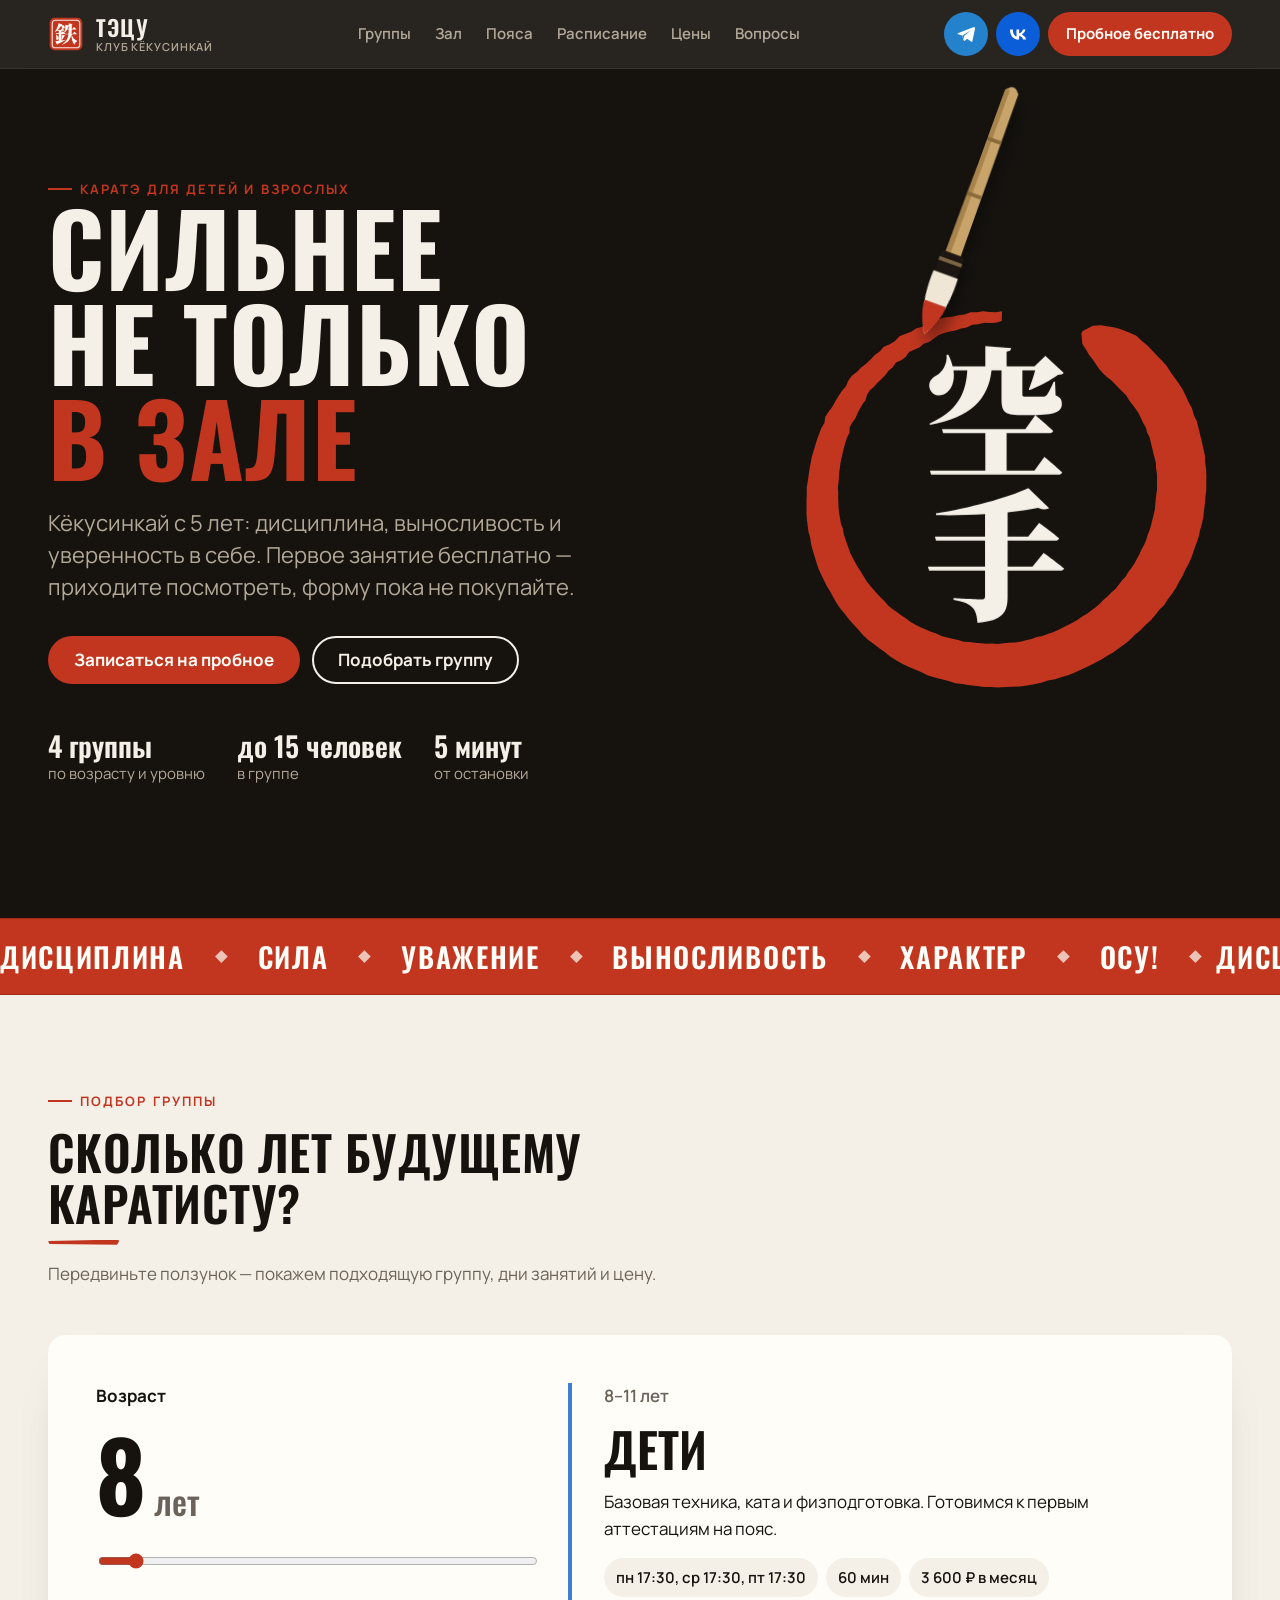
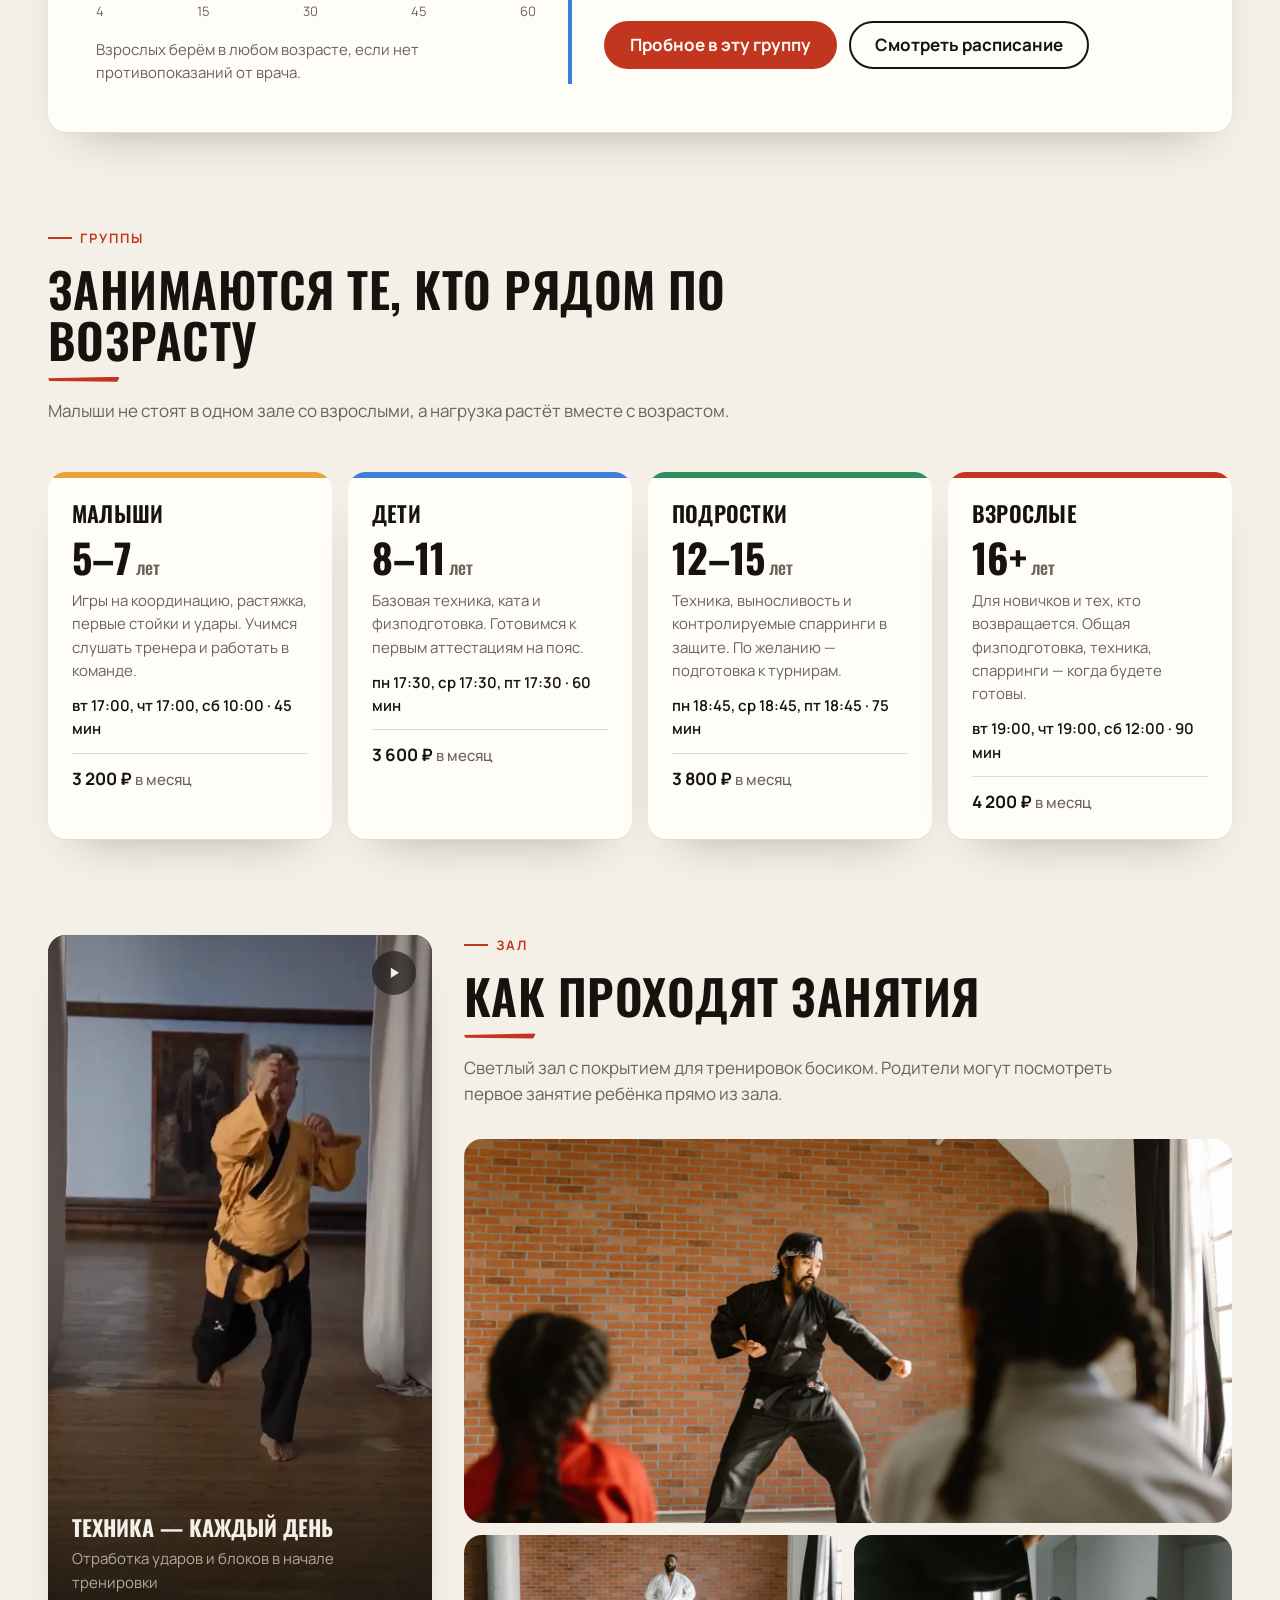
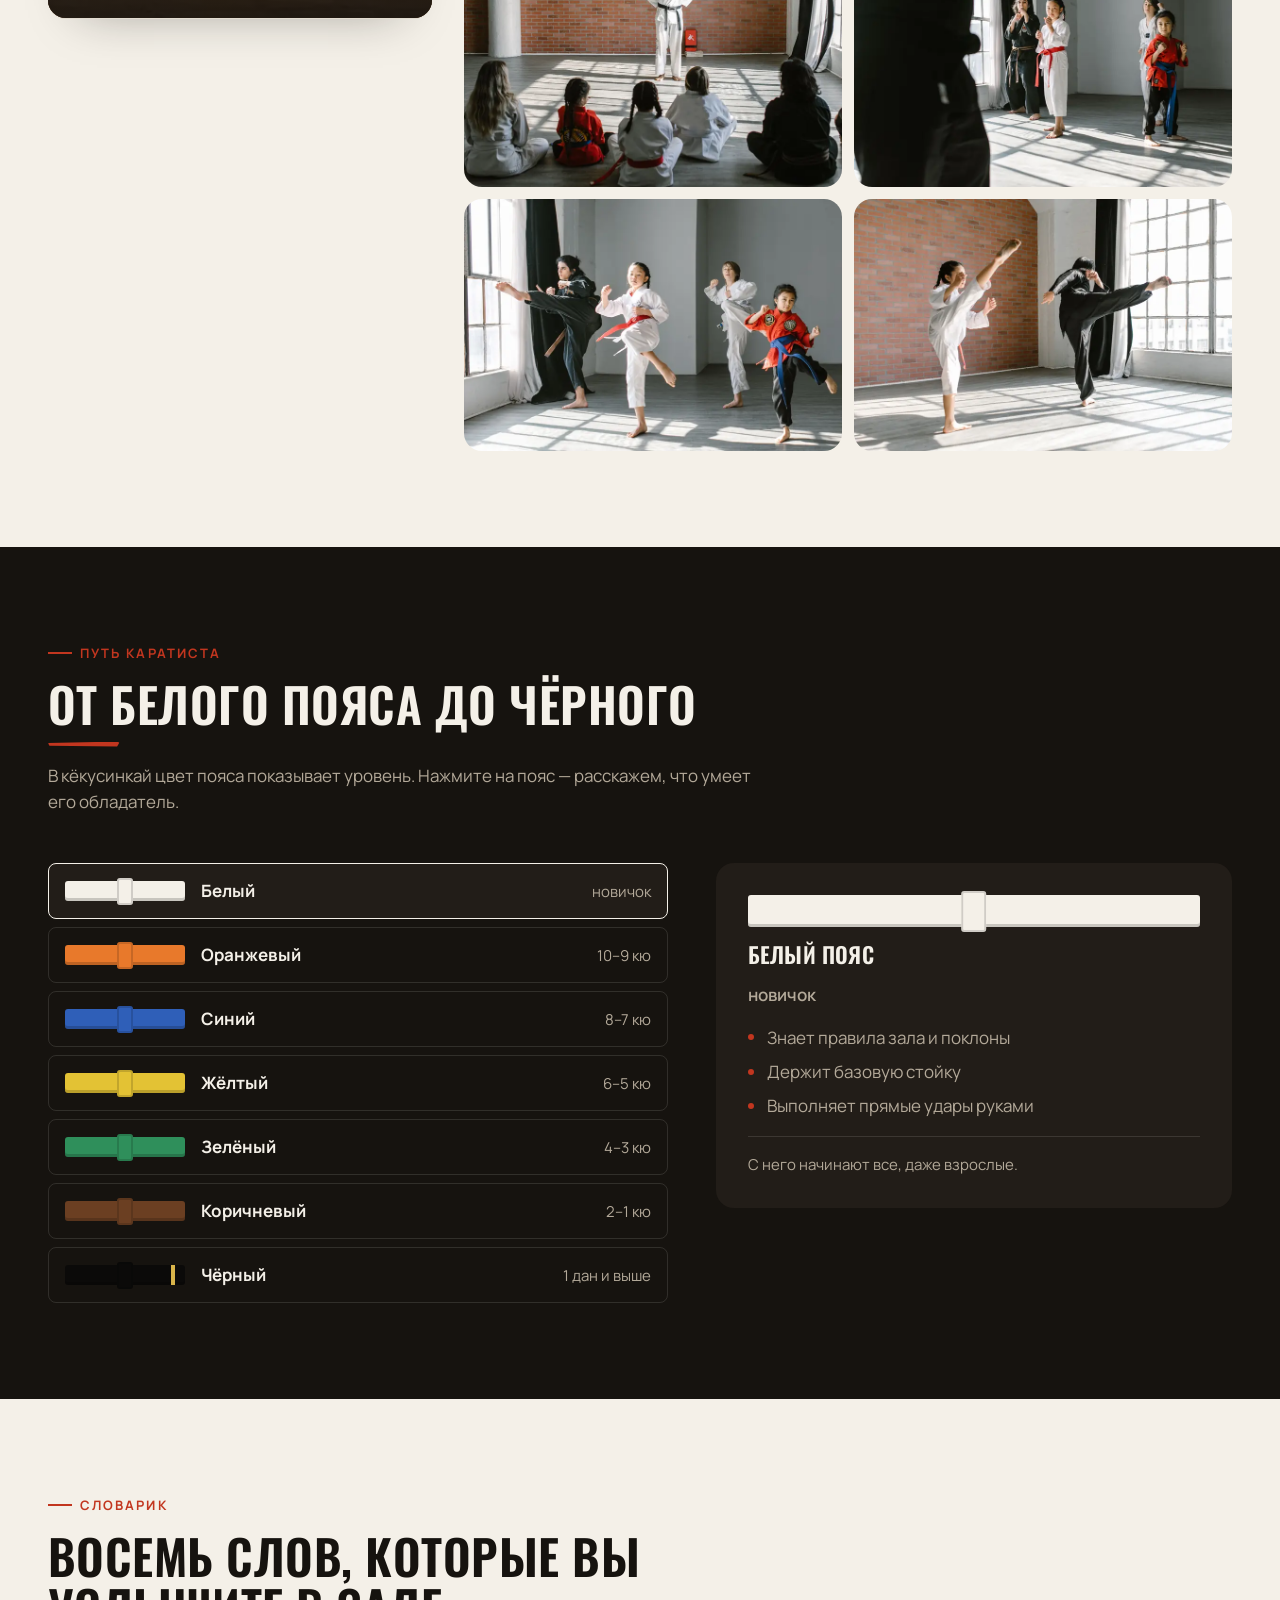
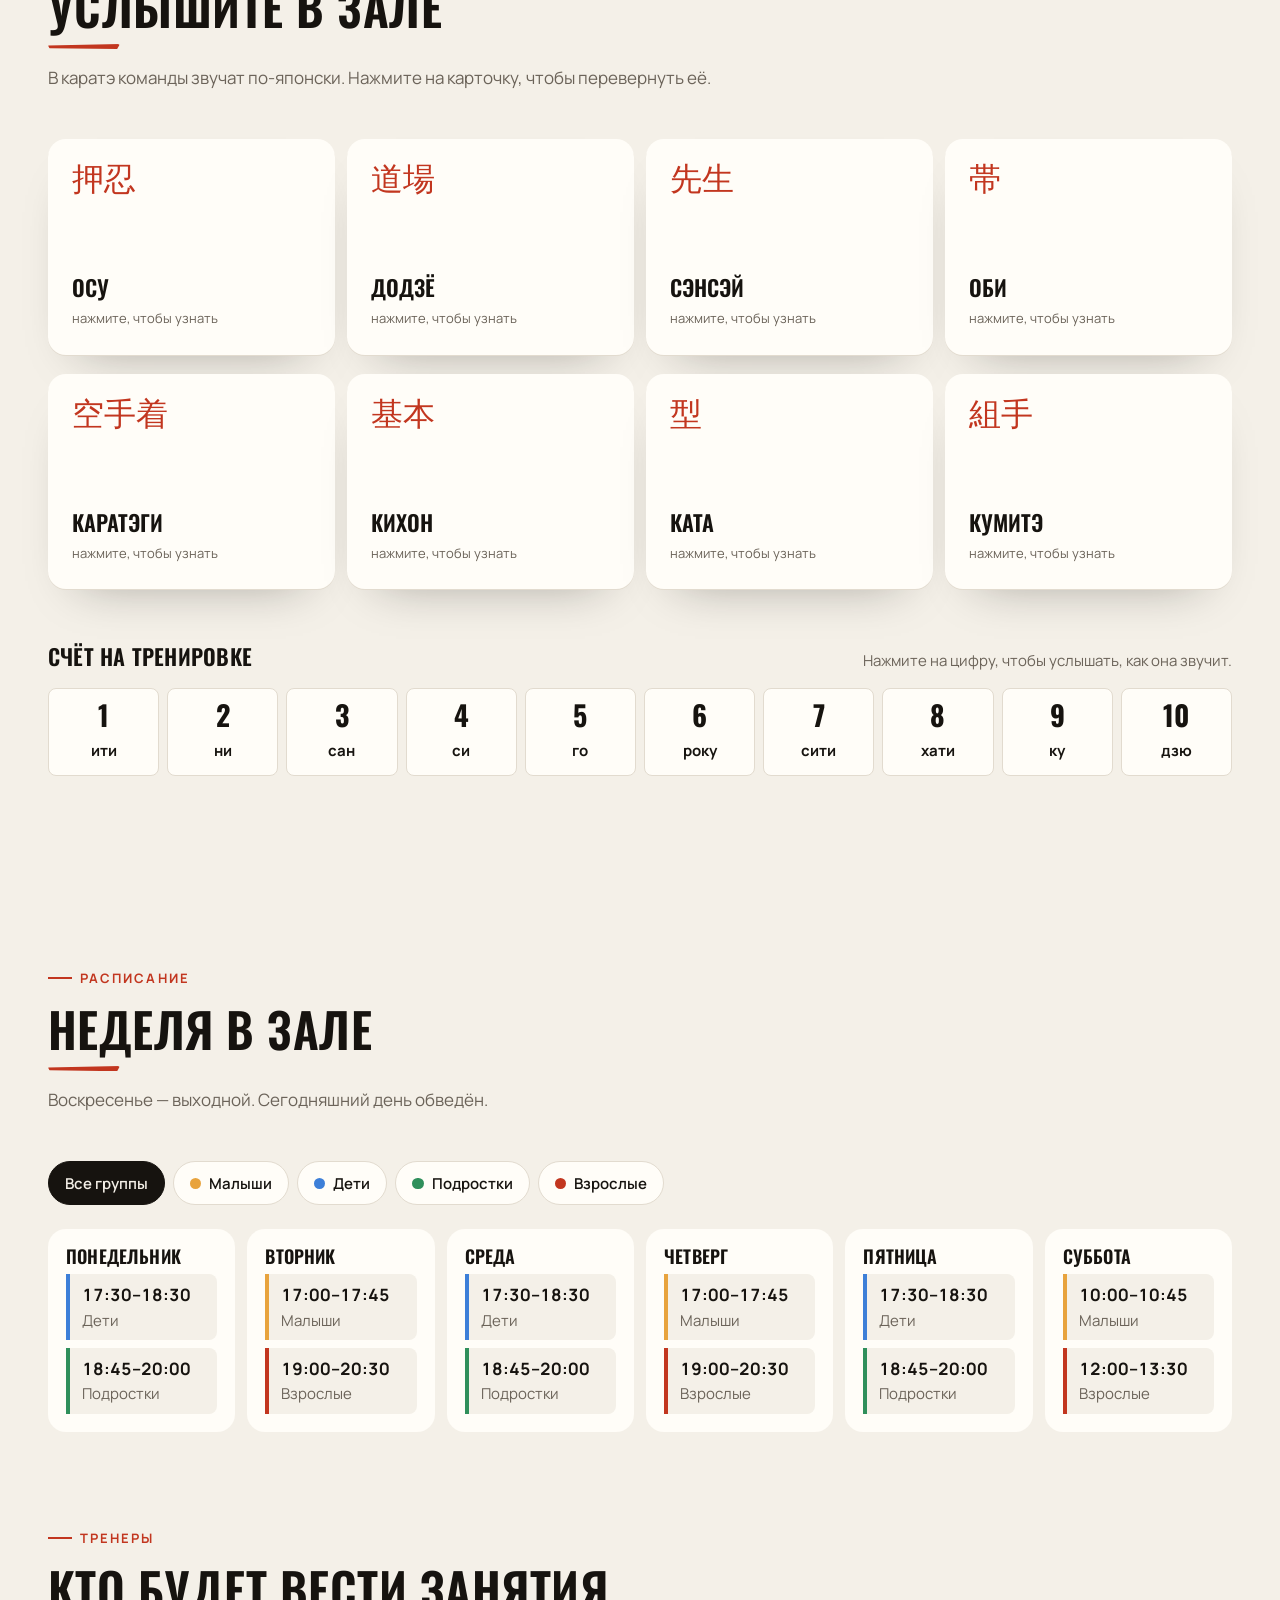
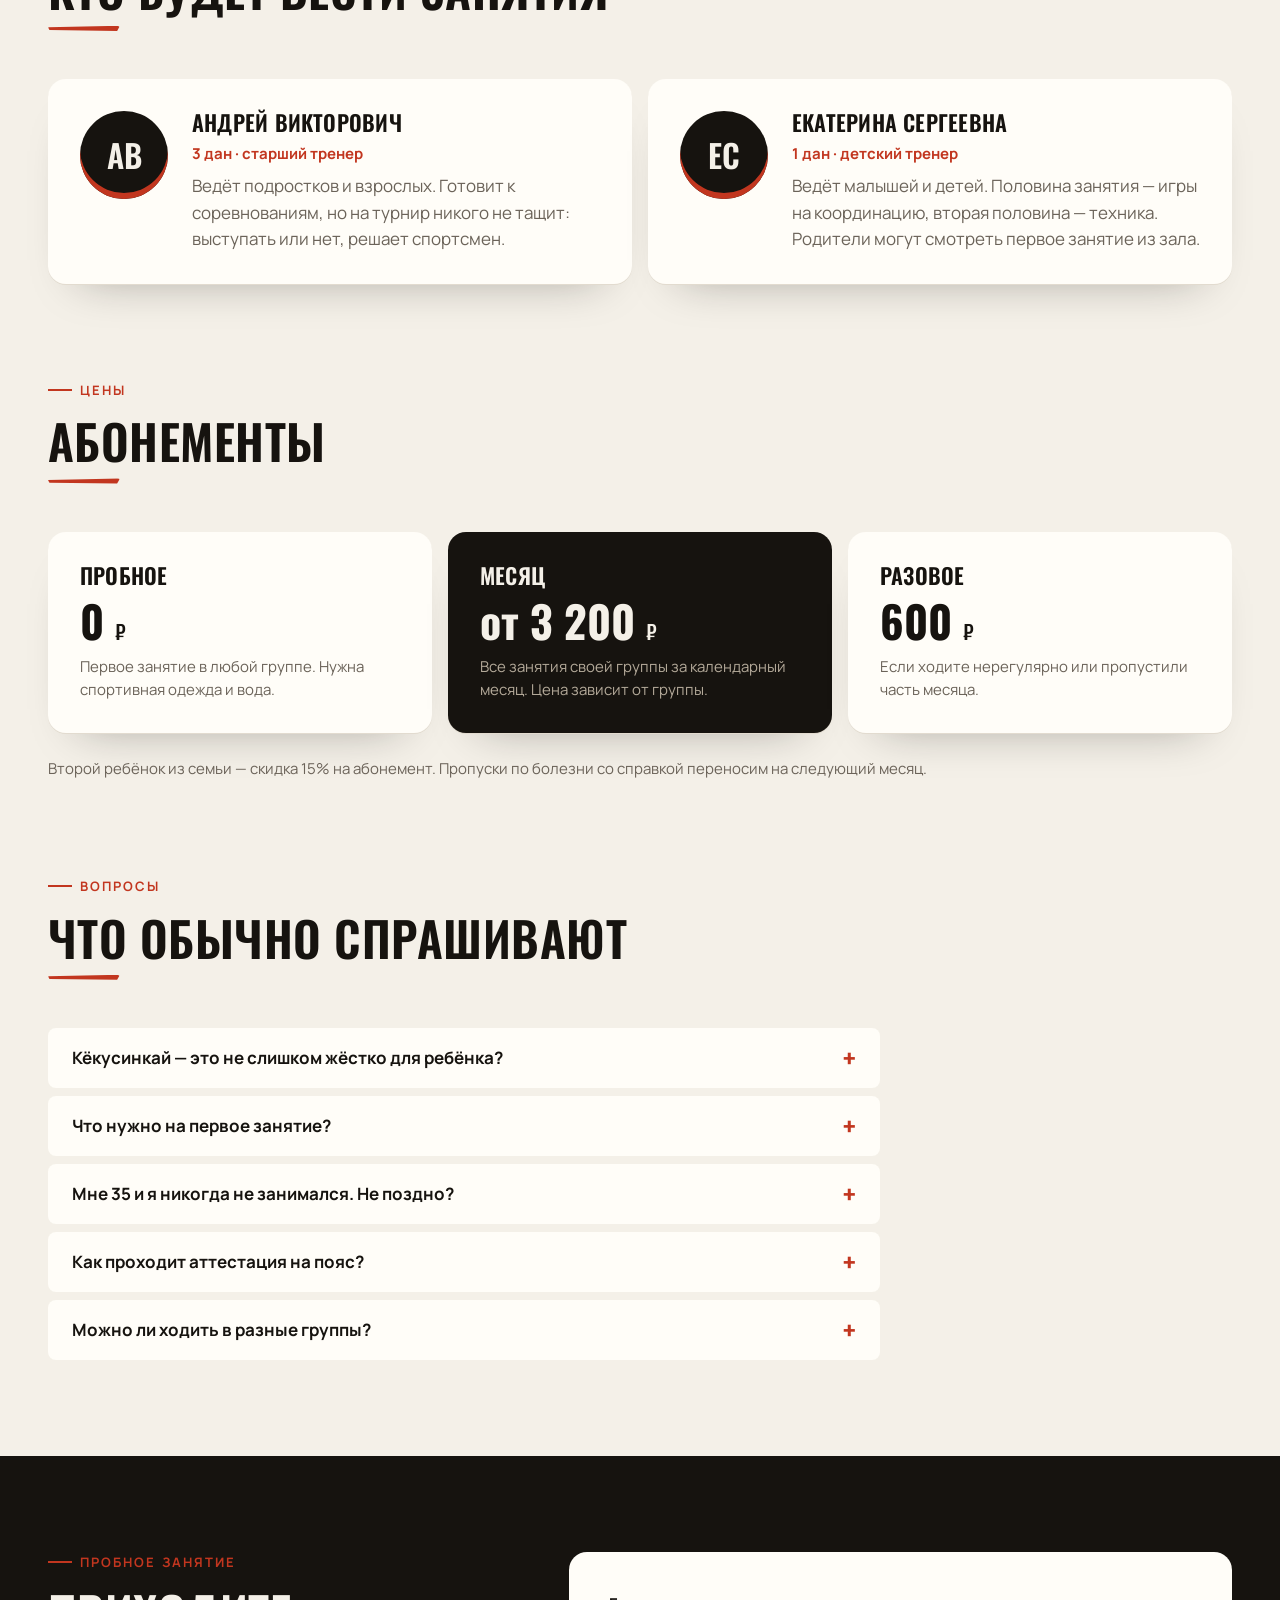
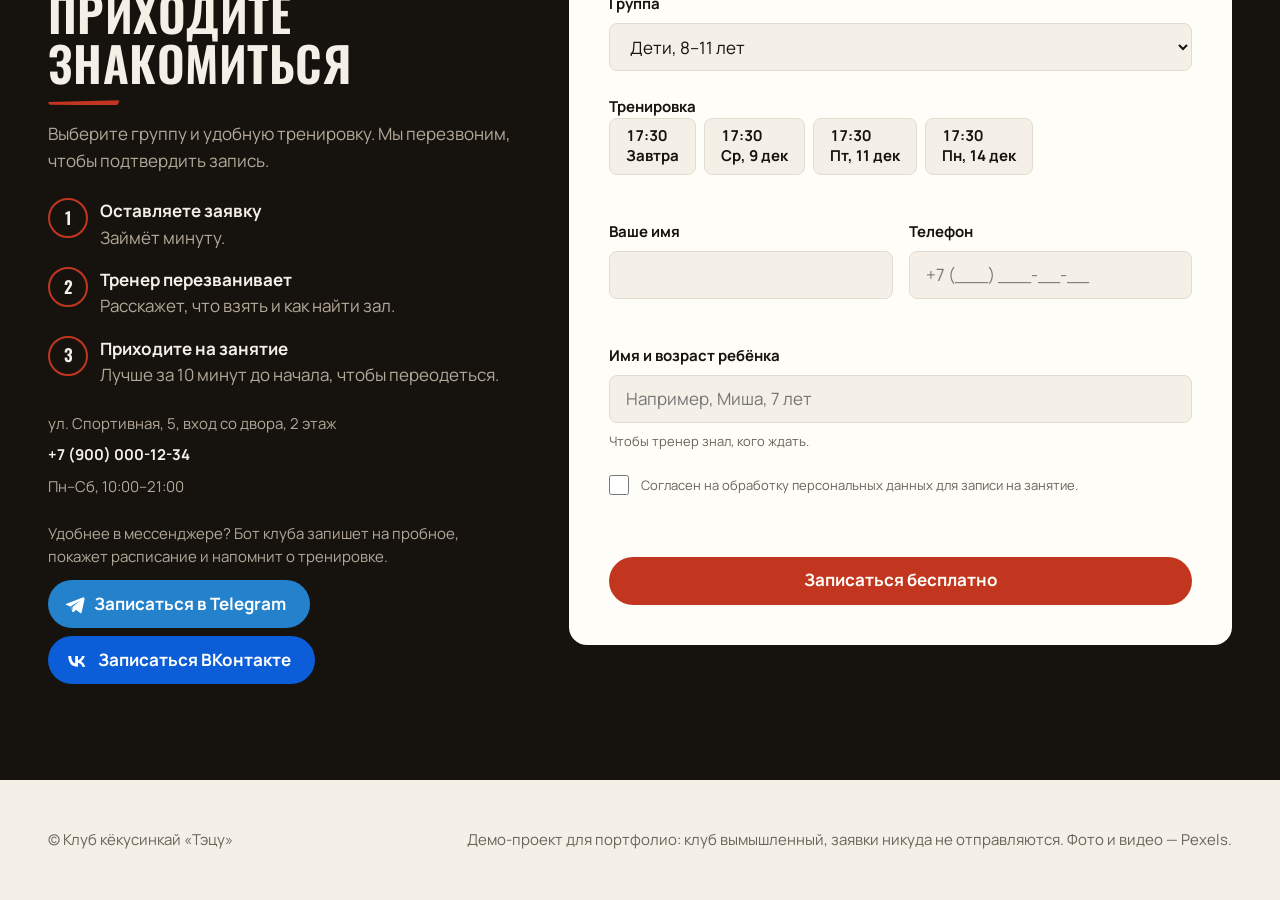
==== commit 827da3ef: "Кисть рисует круг на первом экране" ====
--- a/index.html
+++ b/index.html
@@ -170,6 +170,11 @@
     .enso__kanji path { fill: var(--c-night-ink); }
     .enso__kanji { opacity: 0; transform-origin: 200px 200px; animation: stamp 0.7s cubic-bezier(.2,.8,.2,1) 1.35s forwards; }
     @keyframes brush { to { stroke-dashoffset: 0; } }
+    /* when the script draws the ring, it moves the brush and the mask itself */
+    .enso__brush { opacity: 0; pointer-events: none; }
+    .enso.is-brushing .enso__reveal { animation: none; }
+    .enso.is-brushing .enso__kanji { animation-delay: 2.05s; }
+    .enso__brush-body { filter: drop-shadow(4px 6px 5px rgba(0, 0, 0, 0.45)); }
     @keyframes stamp {
       from { opacity: 0; transform: scale(1.18); filter: blur(6px); }
       to { opacity: 1; transform: scale(1); filter: blur(0); }
@@ -603,6 +608,17 @@
             <g class="enso__kanji">
               <path transform="translate(140 78) scale(0.12)" d="M122 611 130 639H427V904H37L45 932H940C954 932 965 927 968 916C922 872 843 807 843 807L773 904H577V639H876C891 639 902 634 905 623C859 579 779 512 779 512L709 611ZM154 88C161 154 122 211 84 233C48 251 22 284 36 327C52 372 104 387 145 362C186 338 215 280 203 198H300C291 363 228 488 34 572L37 582C322 531 448 403 471 198H541V398C541 488 562 512 673 512H761C920 512 966 488 966 433C966 406 958 389 922 374L918 276H909C887 325 870 358 859 371C851 380 844 382 831 383C819 383 799 383 780 383H713C691 383 688 379 688 367V198H778C767 240 749 294 733 331L739 336C804 312 889 267 939 230C961 229 971 226 979 216L850 95L773 170H577V66C602 62 608 53 609 41L427 27V170H197C191 144 181 117 166 87Z"/>
               <path transform="translate(140 198) scale(0.12)" d="M730 26C588 93 307 169 79 204L81 217C191 220 310 217 425 210V368H72L80 396H425V580H23L31 608H425V790C425 802 418 810 402 810C368 810 203 801 203 801V813C280 825 308 842 333 864C359 887 368 924 372 975C554 964 584 895 584 795V608H952C967 608 979 603 982 592C927 547 838 482 838 482L759 580H584V396H917C932 396 944 391 947 380C894 336 806 272 806 272L729 368H584V197C664 189 737 178 799 166C838 181 864 178 876 168Z"/>
+            </g>
+            <g class="enso__brush" id="enso-brush">
+              <g class="enso__brush-body" transform="scale(1.45)">
+                <path d="M-4.6 -48 L4.6 -48 L4 -150 Q0 -156 -4 -150 Z" fill="#c9a46a"/>
+                <path d="M-4.6 -48 L-1.6 -48 L-1.4 -150 Q-3 -153 -4 -150 Z" fill="#a8844c"/>
+                <path d="M-4.4 -86 L4.4 -86 M-4.2 -120 L4.2 -120" stroke="#8a6a3a" stroke-width="2.2"/>
+                <rect x="-7" y="-50" width="14" height="13" rx="2" fill="#1d1612"/>
+                <rect x="-7" y="-46" width="14" height="2.2" fill="#c9a46a" opacity=".55"/>
+                <path d="M0 0 C -3.5 -6 -8.5 -18 -7.5 -37 L 7.5 -37 C 8.5 -18 3.5 -6 0 0 Z" fill="#efe6d6"/>
+                <path d="M0 0 C -2.8 -5 -6.6 -12 -6.6 -19 L 6.6 -19 C 6.6 -12 2.8 -5 0 0 Z" fill="#c2361f"/>
+              </g>
             </g>
           </svg>
         </div>
@@ -1557,6 +1573,48 @@
         toast(`Это демо. На сайте клуба здесь откроется бот клуба в ${where}: запись на пробное, расписание и напоминания.`);
       });
 
+      /* ---------- hero: the brush draws the ring ---------- */
+      function drawEnso() {
+        const enso = $(".enso");
+        const reveal = $(".enso__reveal");
+        const brush = $("#enso-brush");
+        if (calm || !enso || !reveal.getTotalLength) return;
+
+        enso.classList.add("is-brushing");
+        const length = reveal.getTotalLength();
+        const ease = (t) => (t < 0.5 ? 4 * t * t * t : 1 - Math.pow(-2 * t + 2, 3) / 2);
+        const DELAY = 250, DRAW = 1500, LIFT = 450;
+        let start = null;
+
+        // the brush tip sits on the stroke; the handle leans a little and sways with the movement
+        function place(p, lift = 0) {
+          const pt = reveal.getPointAtLength(p * length);
+          const tilt = 24 + 10 * Math.sin(p * Math.PI * 2);
+          brush.setAttribute("transform", `translate(${pt.x + lift * 60} ${pt.y - lift * 90}) rotate(${tilt + lift * 10})`);
+        }
+
+        function frame(now) {
+          if (start === null) start = now;
+          const t = now - start - DELAY;
+          if (t < 0) { requestAnimationFrame(frame); return; }
+
+          if (t <= DRAW) {
+            const p = ease(t / DRAW);
+            reveal.style.strokeDashoffset = String(1 - p);
+            brush.style.opacity = String(Math.min(1, t / 120));
+            place(p);
+          } else {
+            reveal.style.strokeDashoffset = "0";
+            const l = Math.min(1, (t - DRAW) / LIFT);
+            brush.style.opacity = String(1 - l);
+            place(1, l * l);
+            if (l >= 1) return;
+          }
+          requestAnimationFrame(frame);
+        }
+        requestAnimationFrame(frame);
+      }
+
       /* ---------- motion ---------- */
       function setupReveal() {
         const items = document.querySelectorAll("[data-reveal]");
@@ -1621,6 +1679,7 @@
       setupClip();
       setupReveal();
       setupHeader();
+      drawEnso();
     })();
   </script>
 </body>
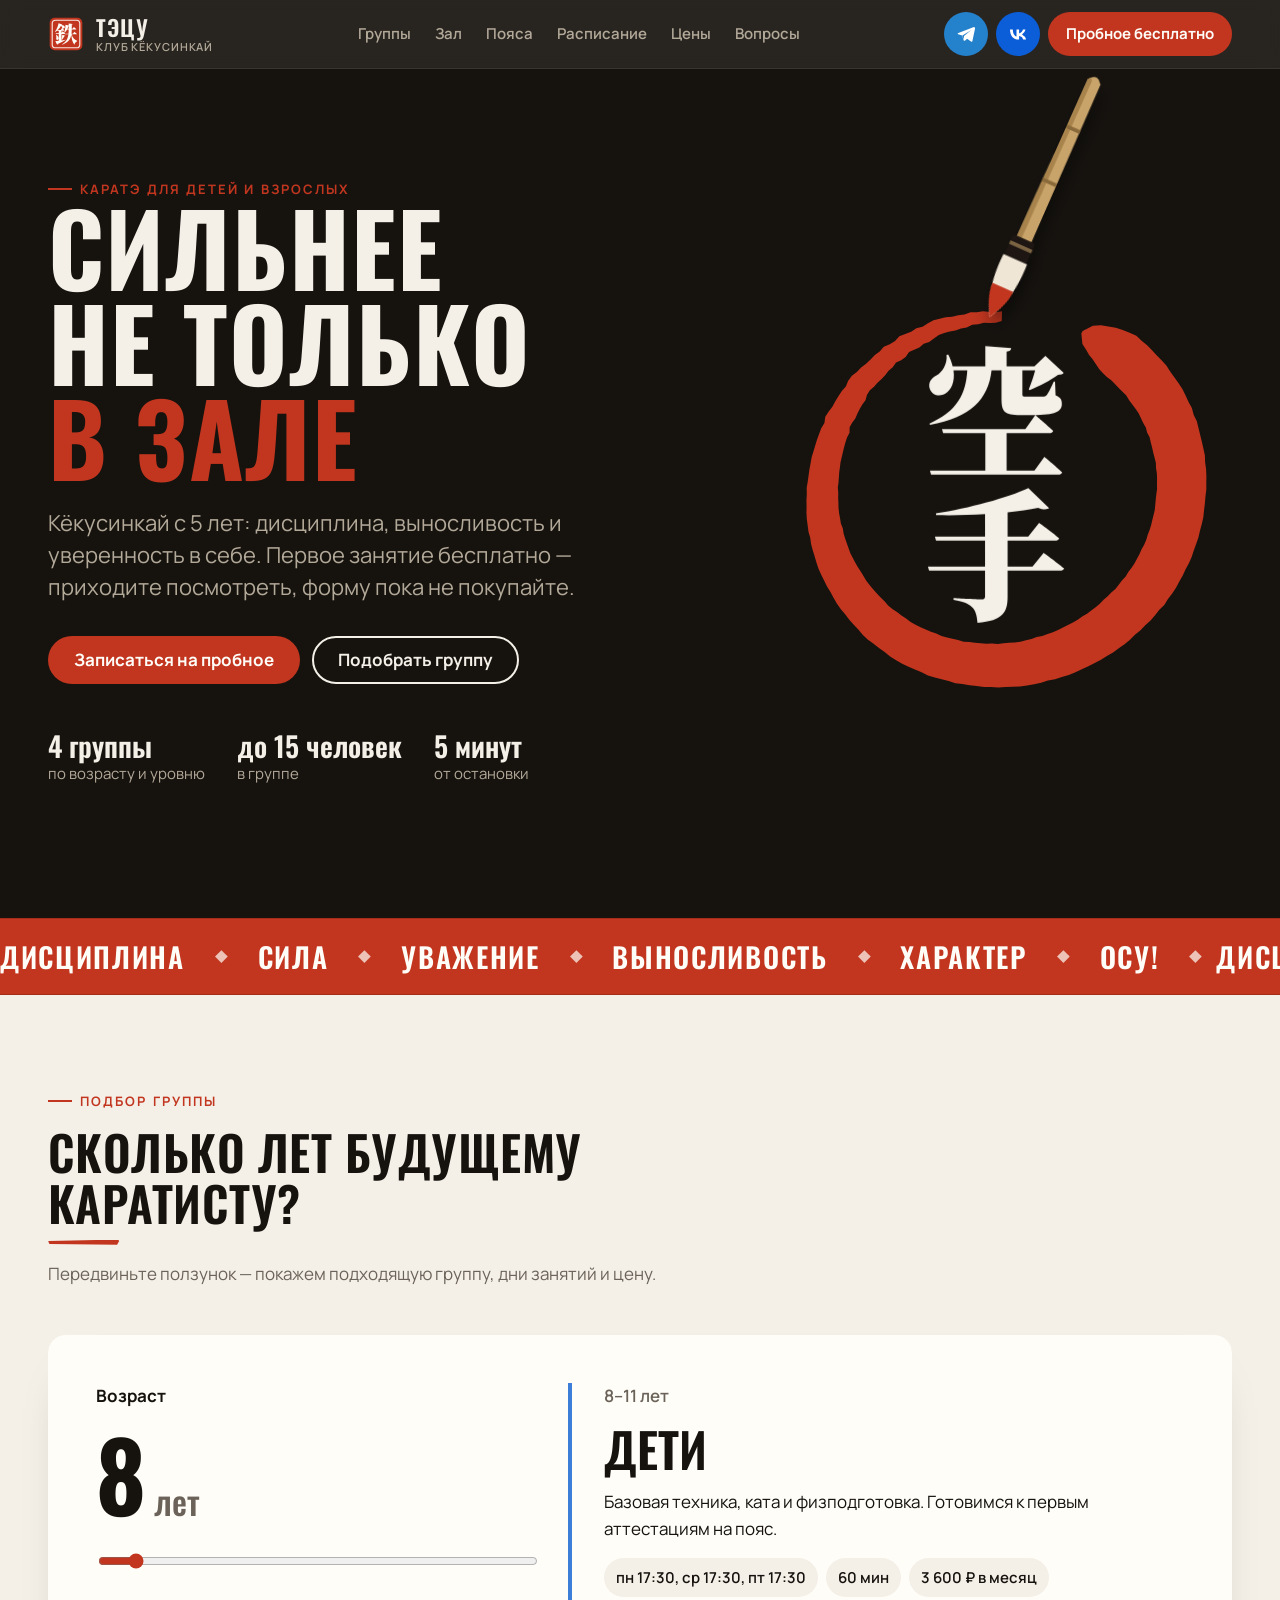
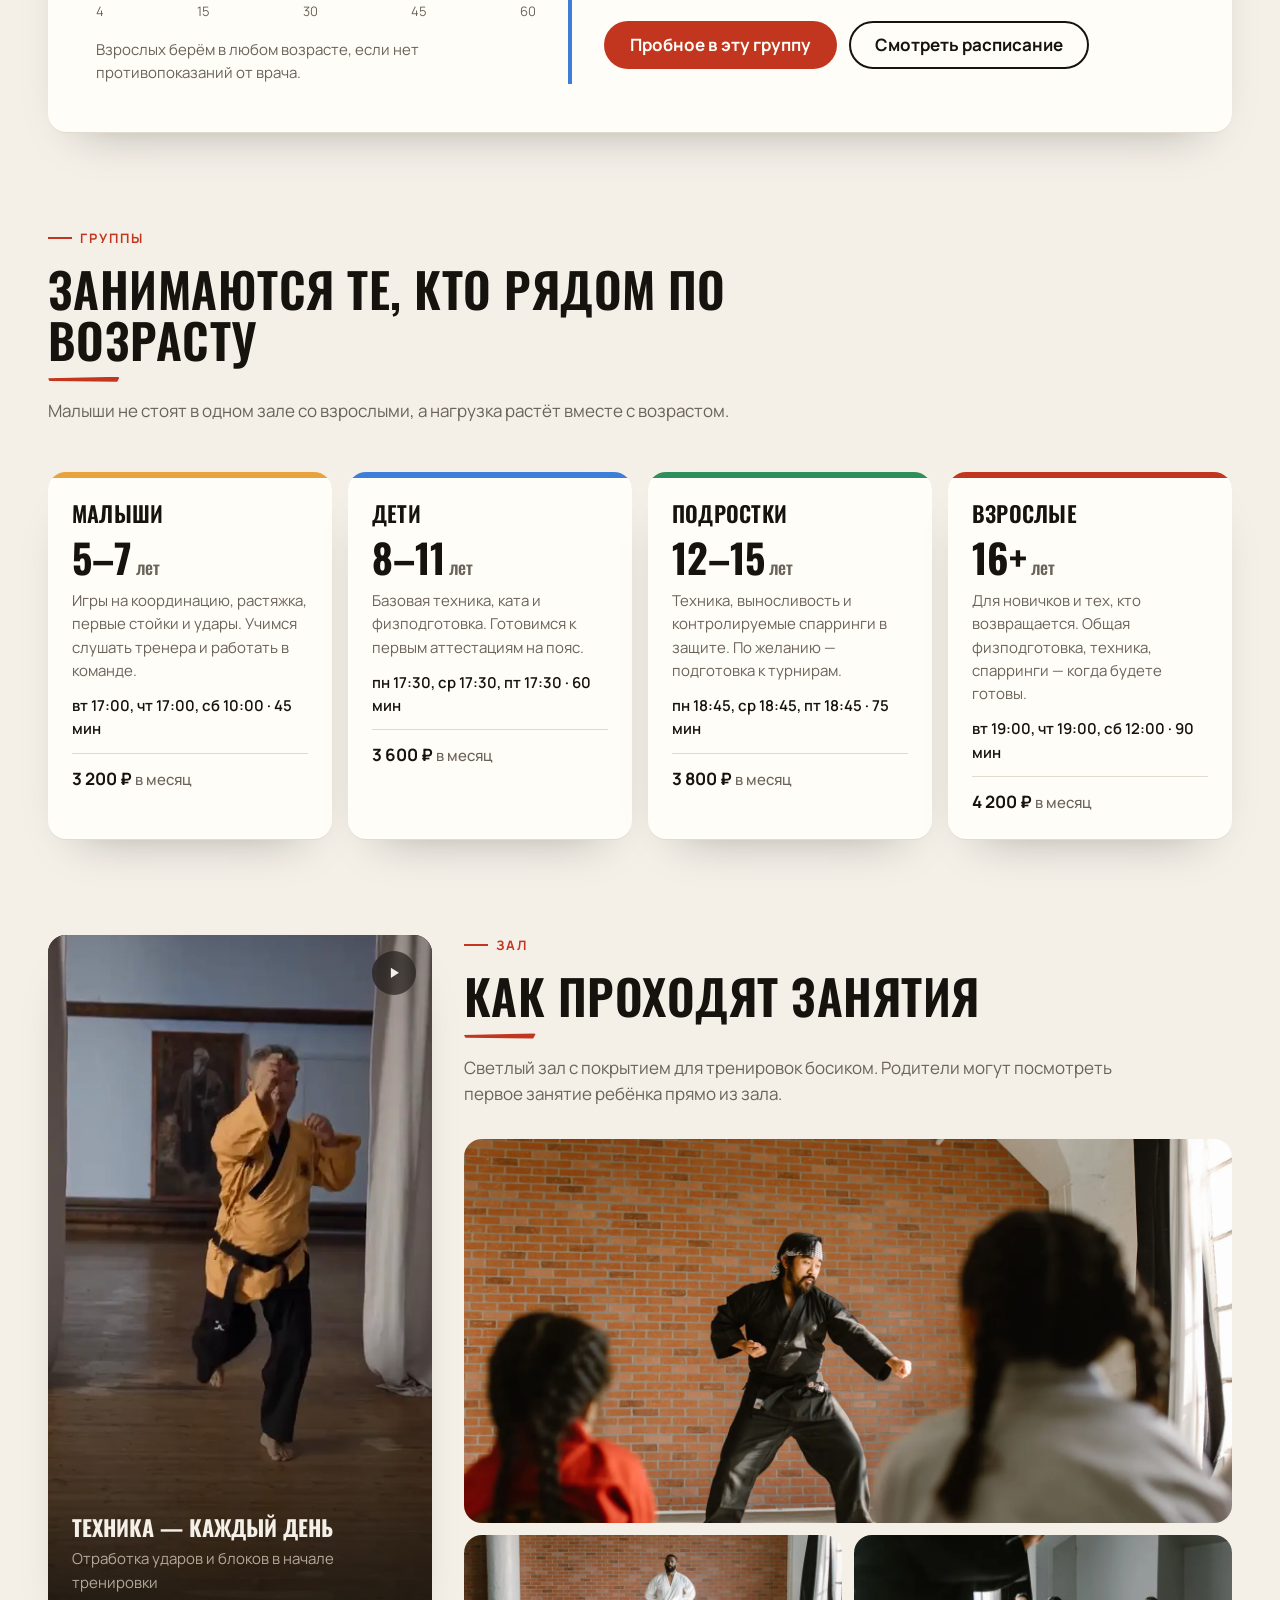
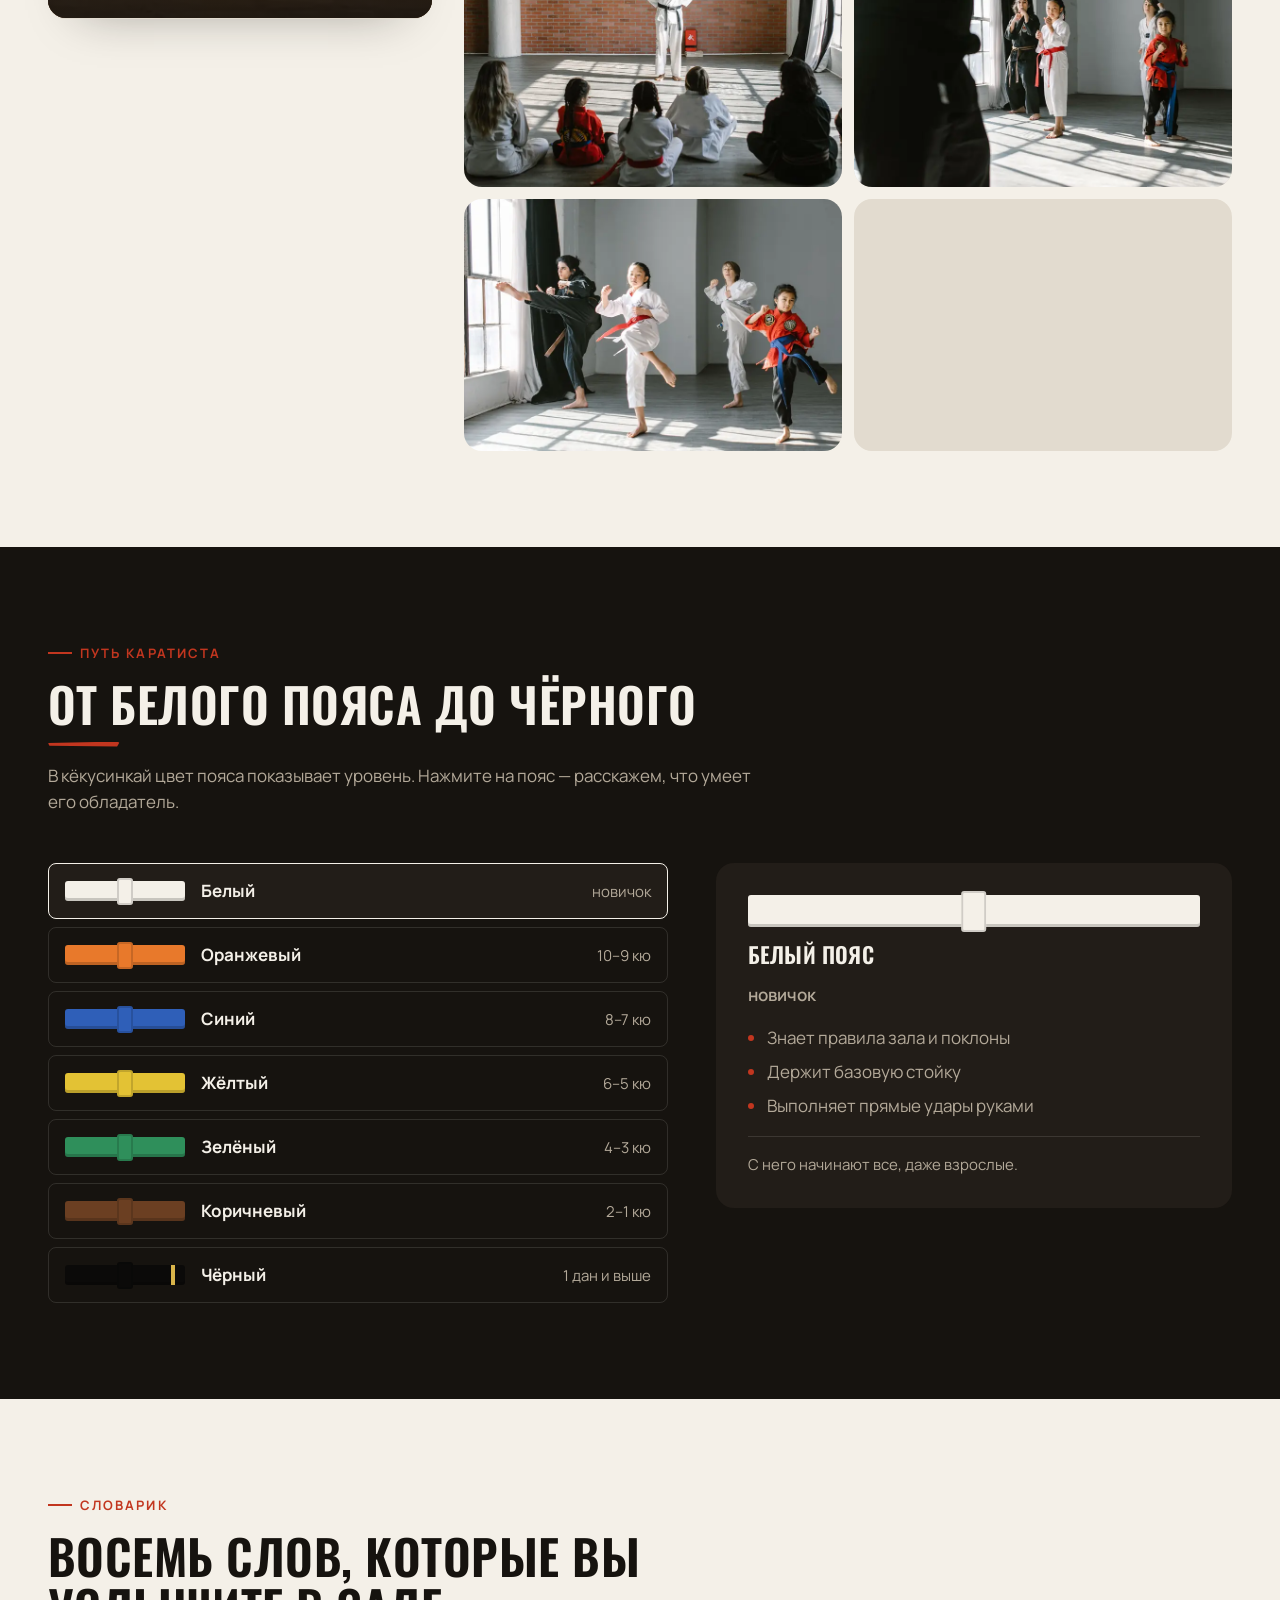
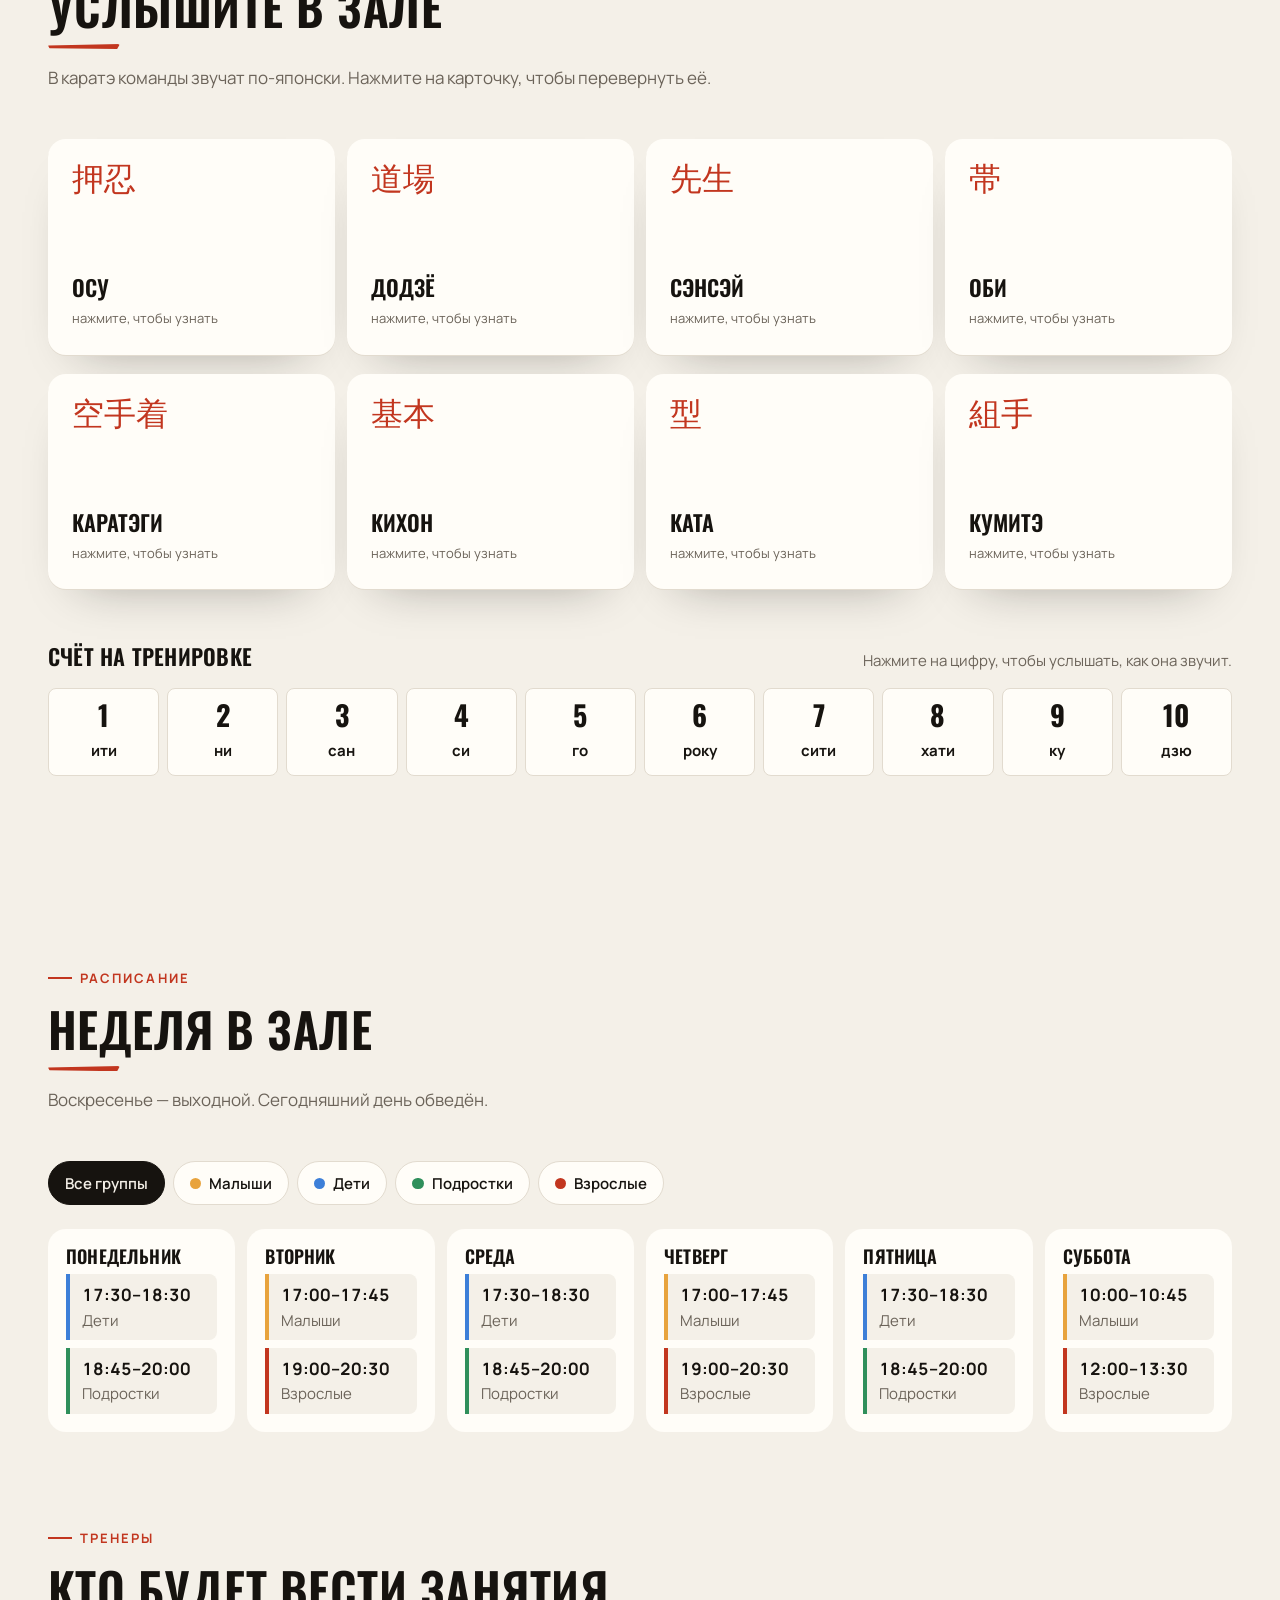
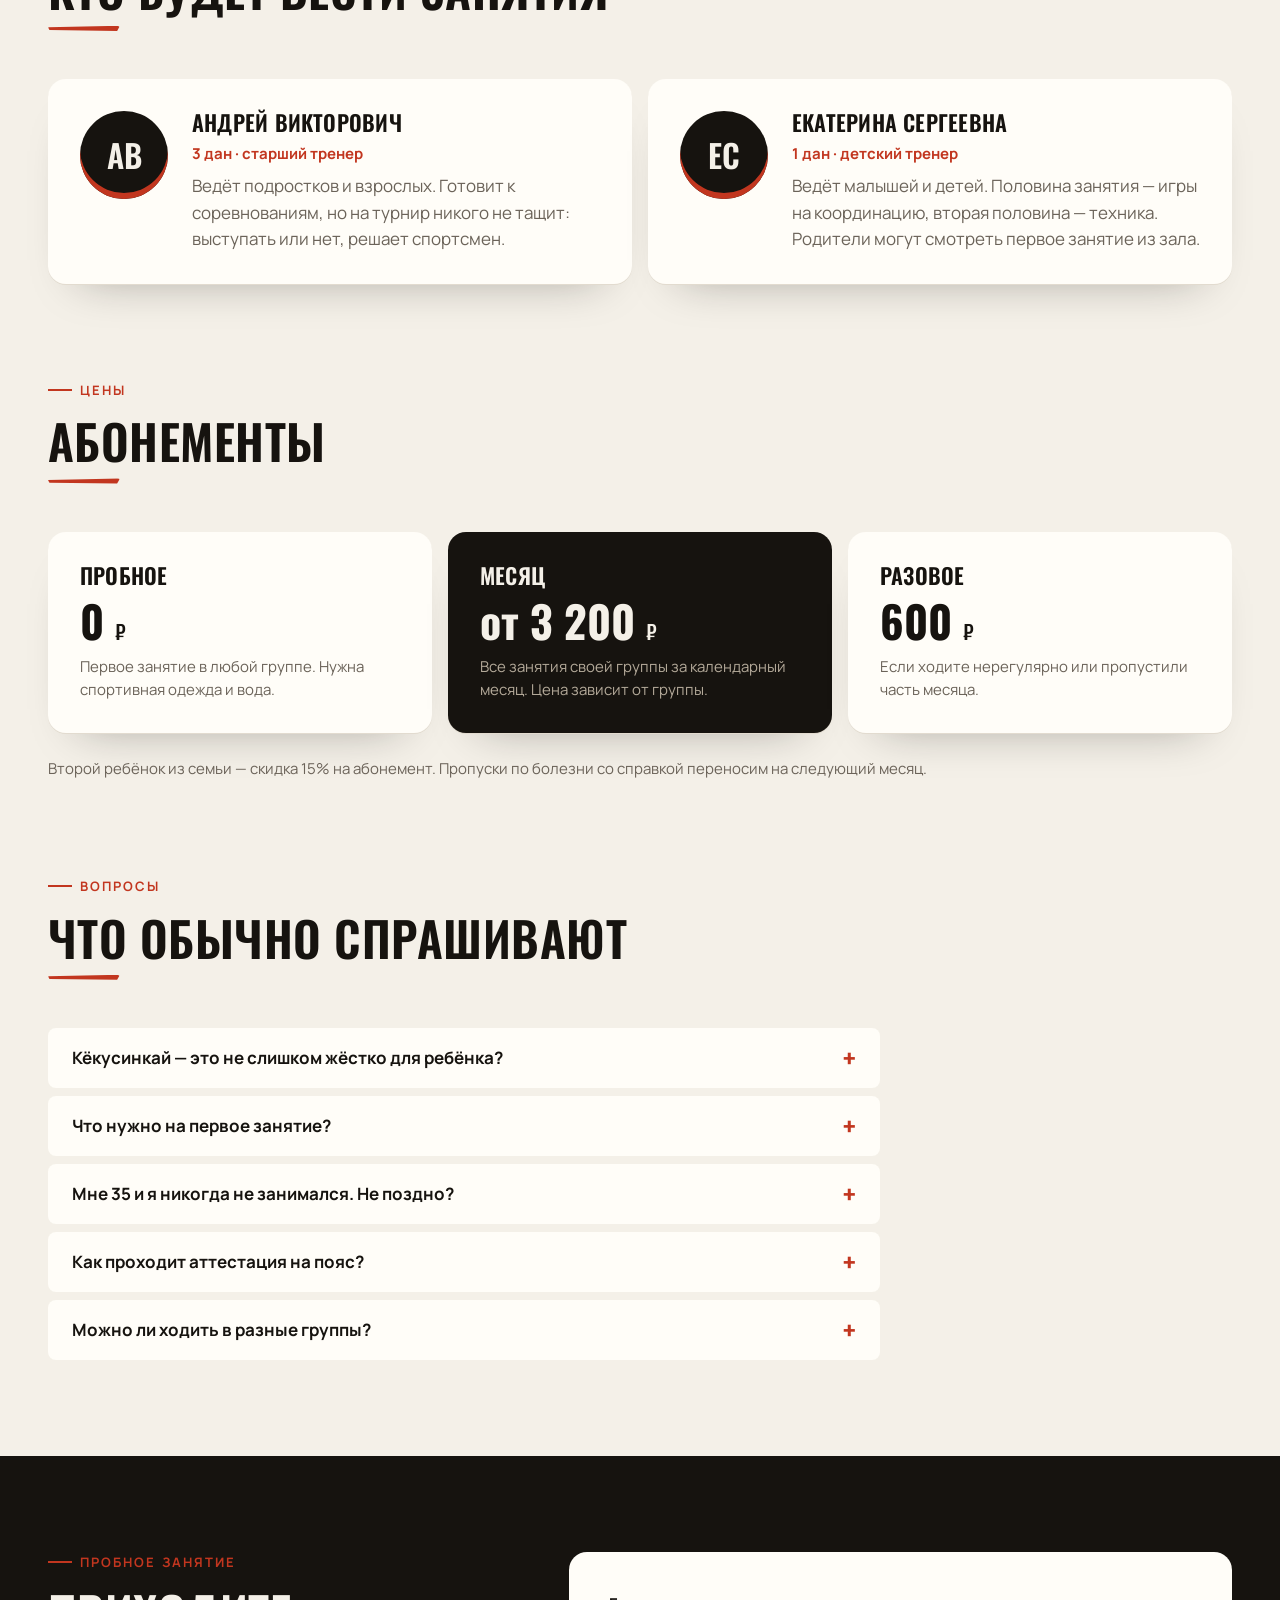
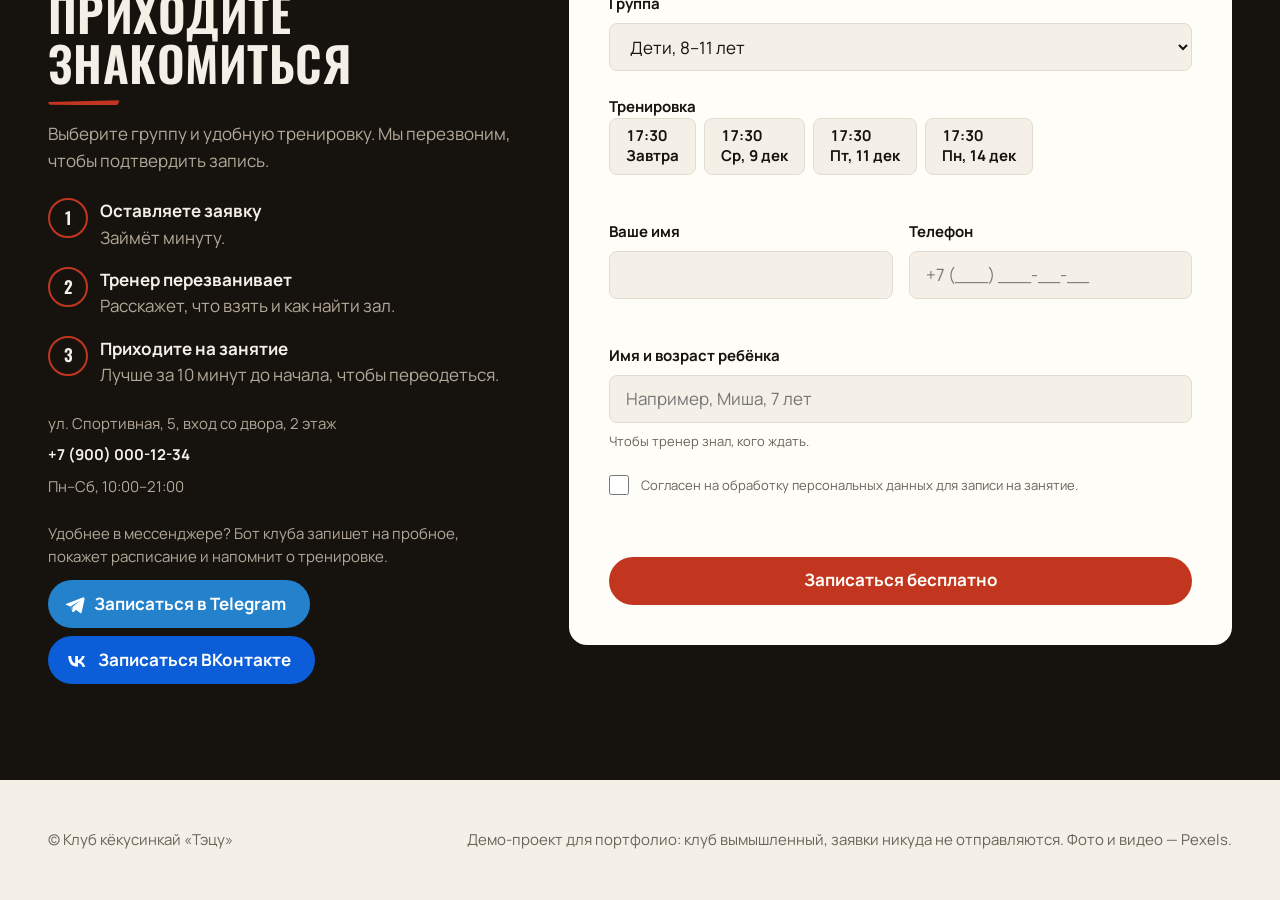
==== commit 3c865e21: "Группы, расписание и цены из Google Таблицы" ====
--- a/index.html
+++ b/index.html
@@ -777,11 +777,11 @@
           </li>
           <li class="price" data-reveal>
             <h3>Разовое</h3>
-            <p class="price__sum">600 <span>₽</span></p>
+            <p class="price__sum" id="single-price">600 <span>₽</span></p>
             <p class="price__note">Если ходите нерегулярно или пропустили часть месяца.</p>
           </li>
         </ul>
-        <p class="prices-foot">Второй ребёнок из семьи — скидка 15% на абонемент. Пропуски по болезни со справкой переносим на следующий месяц.</p>
+        <p class="prices-foot">Второй ребёнок из семьи — скидка <span id="discount">15</span>% на абонемент. Пропуски по болезни со справкой переносим на следующий месяц.</p>
       </div>
     </section>
 
@@ -830,9 +830,9 @@
             <li><div><strong>Приходите на занятие</strong>Лучше за 10 минут до начала, чтобы переодеться.</div></li>
           </ol>
           <div class="contacts">
-            <p>ул. Спортивная, 5, вход со двора, 2 этаж</p>
-            <p><a href="tel:+79000001234">+7 (900) 000-12-34</a></p>
-            <p>Пн–Сб, 10:00–21:00</p>
+            <p id="club-address">ул. Спортивная, 5, вход со двора, 2 этаж</p>
+            <p><a id="club-phone" href="tel:+79000001234">+7 (900) 000-12-34</a></p>
+            <p id="club-hours">Пн–Сб, 10:00–21:00</p>
           </div>
           <div class="trial__msgr">
             <p class="contacts">Удобнее в мессенджере? Бот клуба запишет на пробное, покажет расписание и напомнит о тренировке.</p>
@@ -935,7 +935,8 @@
       const $ = (s, root = document) => root.querySelector(s);
       const TZ = "Europe/Moscow";
 
-      const GROUPS = [
+      // Built-in data. If a Google Sheet is connected (SHEET_ID below), it replaces these on load.
+      let GROUPS = [
         {
           id: "kids", name: "Малыши", from: 5, to: 7, color: "var(--g-kids)", price: 3200, length: 45,
           text: "Игры на координацию, растяжка, первые стойки и удары. Учимся слушать тренера и работать в команде.",
@@ -1002,8 +1003,12 @@
       const state = { age: 8, filter: "all", belt: 0, slot: null };
 
       function groupFor(age) {
-        if (age < 5) return null;
+        if (age < minAge()) return null;
         return GROUPS.find((g) => age >= g.from && age <= g.to) || GROUPS[GROUPS.length - 1];
+      }
+
+      function minAge() {
+        return Math.min(...GROUPS.map((g) => g.from));
       }
 
       function formatPrice(n) {
@@ -1058,7 +1063,7 @@
           box.style.setProperty("--match", "var(--c-line)");
           box.append(
             el("p", { class: "match__group", text: "Чуть подождать" }),
-            el("p", { class: "match__text", text: "Набираем с 5 лет: раньше детям трудно держать внимание целое занятие. Приходите через год — а пока можно посмотреть занятие малышей вместе с ребёнком." })
+            el("p", { class: "match__text", text: `Набираем с ${minAge()} лет: раньше детям трудно держать внимание целое занятие. Приходите чуть позже — а пока можно посмотреть занятие младшей группы вместе с ребёнком.` })
           );
           return;
         }
@@ -1095,6 +1100,7 @@
       /* ---------- group cards ---------- */
       function renderGroups() {
         const list = $("#groups-list");
+        list.replaceChildren();
         for (const g of GROUPS) {
           list.append(el("li", { class: "group", style: `--g: ${g.color}; --i: ${list.children.length}`, "data-reveal": "" },
             el("h3", { text: g.name }),
@@ -1104,6 +1110,7 @@
             el("p", { class: "group__price" }, `${formatPrice(g.price)} ₽ `, el("span", { text: "в месяц" }))
           ));
         }
+        watchReveal(list.querySelectorAll("[data-reveal]"));
         $("#month-price").firstChild.textContent = `от ${formatPrice(Math.min(...GROUPS.map((g) => g.price)))} `;
       }
 
@@ -1173,6 +1180,8 @@
 
       function renderFilters() {
         const box = $("#filters");
+        box.replaceChildren();
+        if (!GROUPS.some((g) => g.id === state.filter)) state.filter = "all";
         const items = [{ id: "all", name: "Все группы" }, ...GROUPS];
         for (const g of items) {
           const chip = el("button", { class: "chip", type: "button", "data-filter": g.id, "aria-pressed": String(g.id === state.filter) });
@@ -1180,6 +1189,8 @@
           chip.append(g.name);
           box.append(chip);
         }
+        if (box.dataset.ready) return;
+        box.dataset.ready = "1";
         box.addEventListener("click", (e) => {
           const chip = e.target.closest("[data-filter]");
           if (chip) setFilter(chip.dataset.filter);
@@ -1232,6 +1243,7 @@
       const groupSelect = $("#f-group");
 
       function fillGroupSelect() {
+        groupSelect.replaceChildren();
         for (const g of GROUPS) {
           groupSelect.append(el("option", { value: g.id, text: `${g.name}, ${g.to >= 99 ? g.from + "+" : g.from + "–" + g.to} лет` }));
         }
@@ -1277,7 +1289,9 @@
         state.slot = null;
         $("#slot-error").textContent = "";
 
-        upcoming(group).forEach((s, i) => {
+        const slots = upcoming(group);
+        if (!slots.length) box.append(el("p", { class: "field__hint", text: "Расписание этой группы уточняйте по телефону — тренер подберёт время." }));
+        slots.forEach((s, i) => {
           const id = `slot-${i}`;
           const input = el("input", { type: "radio", name: "slot", id, value: s.start.toISOString() });
           input.addEventListener("change", () => { state.slot = s; $("#slot-error").textContent = ""; });
@@ -1336,7 +1350,7 @@
         const digits = phone.value.replace(/\D/g, "");
 
         const checks = [
-          setError(null, $("#slot-error"), state.slot ? "" : "Выберите тренировку"),
+          setError(null, $("#slot-error"), state.slot || !$("#slots input") ? "" : "Выберите тренировку"),
           setError(name, $("#name-error"), name.value.trim().length >= 2 ? "" : "Как к вам обращаться?"),
           setError(phone, $("#phone-error"), digits.length === 11 ? "" : "Нужен номер целиком: +7 и 10 цифр"),
           setError(null, $("#consent-error"), $("#f-consent").checked ? "" : "Без согласия не сможем записать")
@@ -1348,7 +1362,9 @@
         }
 
         const group = GROUPS.find((g) => g.id === groupSelect.value);
-        $("#done-summary").textContent = `${group.name}: ${dayLabel(state.slot.start).toLowerCase()}, ${state.slot.time}–${endTime(state.slot.time, group.length)}`;
+        $("#done-summary").textContent = state.slot
+          ? `${group.name}: ${dayLabel(state.slot.start).toLowerCase()}, ${state.slot.time}–${endTime(state.slot.time, group.length)}`
+          : `${group.name}: время тренер согласует по телефону`;
         form.hidden = true;
         $("#done").hidden = false;
         $("#done").focus();
@@ -1615,7 +1631,134 @@
         requestAnimationFrame(frame);
       }
 
+      /* ---------- Google Sheet as the admin panel ---------- */
+      // The club edits groups, schedule and prices in a Google Sheet ("Anyone with the link can view").
+      // Paste the sheet id here; empty = the built-in data above is used.
+      const SHEET_ID = "";
+      const GROUP_COLORS = ["var(--g-kids)", "var(--g-junior)", "var(--g-teen)", "var(--g-adult)", "#7a4fc9", "#1f8a8a", "#b8641d"];
+      const DAY_INDEX = { пн: 0, вт: 1, ср: 2, чт: 3, пт: 4, сб: 5, по: 0, вто: 1, сре: 2, чет: 3, пят: 4, суб: 5 };
+
+      // RFC 4180-ish: quoted fields, doubled quotes, commas and line breaks inside quotes.
+      function parseCsv(text) {
+        const rows = [];
+        let row = [], cell = "", quoted = false;
+        for (let i = 0; i < text.length; i++) {
+          const ch = text[i];
+          if (quoted) {
+            if (ch === '"' && text[i + 1] === '"') { cell += '"'; i++; }
+            else if (ch === '"') quoted = false;
+            else cell += ch;
+          } else if (ch === '"') quoted = true;
+          else if (ch === ",") { row.push(cell); cell = ""; }
+          else if (ch === "\n" || ch === "\r") {
+            if (ch === "\r" && text[i + 1] === "\n") i++;
+            row.push(cell); rows.push(row); row = []; cell = "";
+          } else cell += ch;
+        }
+        if (cell || row.length) { row.push(cell); rows.push(row); }
+        return rows.map((r) => r.map((c) => c.trim())).filter((r) => r.some(Boolean));
+      }
+
+      async function loadSheet(name) {
+        const url = `https://docs.google.com/spreadsheets/d/${SHEET_ID}/gviz/tq?tqx=out:csv&sheet=${encodeURIComponent(name)}`;
+        const res = await fetch(url, { cache: "no-store" });
+        if (!res.ok) throw new Error(`${name}: HTTP ${res.status}`);
+        const [, ...rows] = parseCsv(await res.text()); // first row is the header
+        return rows;
+      }
+
+      const toNumber = (v) => Number(String(v).replace(/\s|₽|%/g, "").replace(",", "."));
+      const toTime = (v) => {
+        const m = String(v).match(/(\d{1,2})[:.](\d{2})/);
+        return m ? `${m[1].padStart(2, "0")}:${m[2]}` : null;
+      };
+      const toDay = (v) => {
+        const key = String(v).toLowerCase().replace(/[^а-яё]/g, "");
+        return DAY_INDEX[key.slice(0, 3)] ?? DAY_INDEX[key.slice(0, 2)] ?? null;
+      };
+
+      function groupsFromSheet(groupRows, scheduleRows) {
+        const groups = [];
+        groupRows.forEach(([name, from, to, price, length, text]) => {
+          const g = {
+            id: `g${groups.length}`,
+            name,
+            from: toNumber(from),
+            to: to ? toNumber(to) : 99, // empty "до" means "and older"
+            price: toNumber(price),
+            length: toNumber(length) || 60,
+            text: text || "",
+            color: GROUP_COLORS[groups.length % GROUP_COLORS.length],
+            sessions: []
+          };
+          if (name && Number.isFinite(g.from) && Number.isFinite(g.to) && Number.isFinite(g.price)) groups.push(g);
+        });
+        const byName = new Map(groups.map((g) => [g.name.toLowerCase(), g]));
+        scheduleRows.forEach(([name, day, time]) => {
+          const g = byName.get(String(name).toLowerCase());
+          const d = toDay(day), t = toTime(time);
+          if (g && d !== null && t) g.sessions.push([d, t]);
+        });
+        groups.forEach((g) => g.sessions.sort((a, b) => a[0] - b[0] || a[1].localeCompare(b[1])));
+        return groups.sort((a, b) => a.from - b.from);
+      }
+
+      function applySettings(rows) {
+        const get = (label) => {
+          const row = rows.find(([key]) => key.toLowerCase().startsWith(label));
+          return row && row[1] ? row[1] : null;
+        };
+        const single = get("разовое"), discount = get("скидка"), phone = get("телефон"), address = get("адрес"), hours = get("часы");
+        if (single && Number.isFinite(toNumber(single))) $("#single-price").firstChild.textContent = `${formatPrice(toNumber(single))} `;
+        if (discount && Number.isFinite(toNumber(discount))) $("#discount").textContent = String(toNumber(discount));
+        if (address) $("#club-address").textContent = address;
+        if (hours) $("#club-hours").textContent = hours;
+        if (phone) {
+          const link = $("#club-phone");
+          link.textContent = phone;
+          link.href = `tel:+${phone.replace(/\D/g, "").replace(/^8/, "7")}`;
+        }
+      }
+
+      function rerenderGroups() {
+        // the slider starts one year below the youngest group, so "too early" can still be shown
+        const slider = $("#age");
+        slider.min = String(Math.max(1, minAge() - 1));
+        if (Number(slider.value) < Number(slider.min)) { slider.value = slider.min; state.age = Number(slider.min); }
+        state.matchKey = undefined;
+        renderMatch();
+        renderGroups();
+        renderFilters();
+        renderWeek();
+        fillGroupSelect();
+        renderSlots();
+      }
+
+      async function connectSheet() {
+        if (!SHEET_ID) return;
+        try {
+          const [groupRows, scheduleRows, settingsRows] = await Promise.all([
+            loadSheet("Группы"), loadSheet("Расписание"), loadSheet("Настройки").catch(() => [])
+          ]);
+          const groups = groupsFromSheet(groupRows, scheduleRows);
+          if (!groups.length) throw new Error("в таблице нет ни одной заполненной группы");
+          GROUPS = groups;
+          rerenderGroups();
+          applySettings(settingsRows);
+        } catch (err) {
+          // The site keeps working on the built-in data; the reason is only for whoever opens the console.
+          console.warn("Google Таблица не подключилась, показаны встроенные данные:", err.message);
+        }
+      }
+
       /* ---------- motion ---------- */
+      let revealer = null;
+      // Cards rebuilt after the sheet arrives join the same scroll animation (or just show up).
+      function watchReveal(nodes) {
+        if (revealer) nodes.forEach((n) => revealer.observe(n));
+        else if (calm || !("IntersectionObserver" in window)) nodes.forEach((n) => n.classList.add("is-in"));
+      }
+
       function setupReveal() {
         const items = document.querySelectorAll("[data-reveal]");
         // siblings appear one after another
@@ -1628,14 +1771,14 @@
           items.forEach((node) => node.classList.add("is-in"));
           return;
         }
-        const io = new IntersectionObserver((entries) => {
+        revealer = new IntersectionObserver((entries) => {
           for (const entry of entries) {
             if (!entry.isIntersecting) continue;
             entry.target.classList.add("is-in");
-            io.unobserve(entry.target);
+            revealer.unobserve(entry.target);
           }
         }, { rootMargin: "0px 0px -8% 0px", threshold: 0.12 });
-        items.forEach((node) => io.observe(node));
+        items.forEach((node) => revealer.observe(node));
       }
 
       function setupHeader() {
@@ -1680,6 +1823,7 @@
       setupReveal();
       setupHeader();
       drawEnso();
+      connectSheet();
     })();
   </script>
 </body>
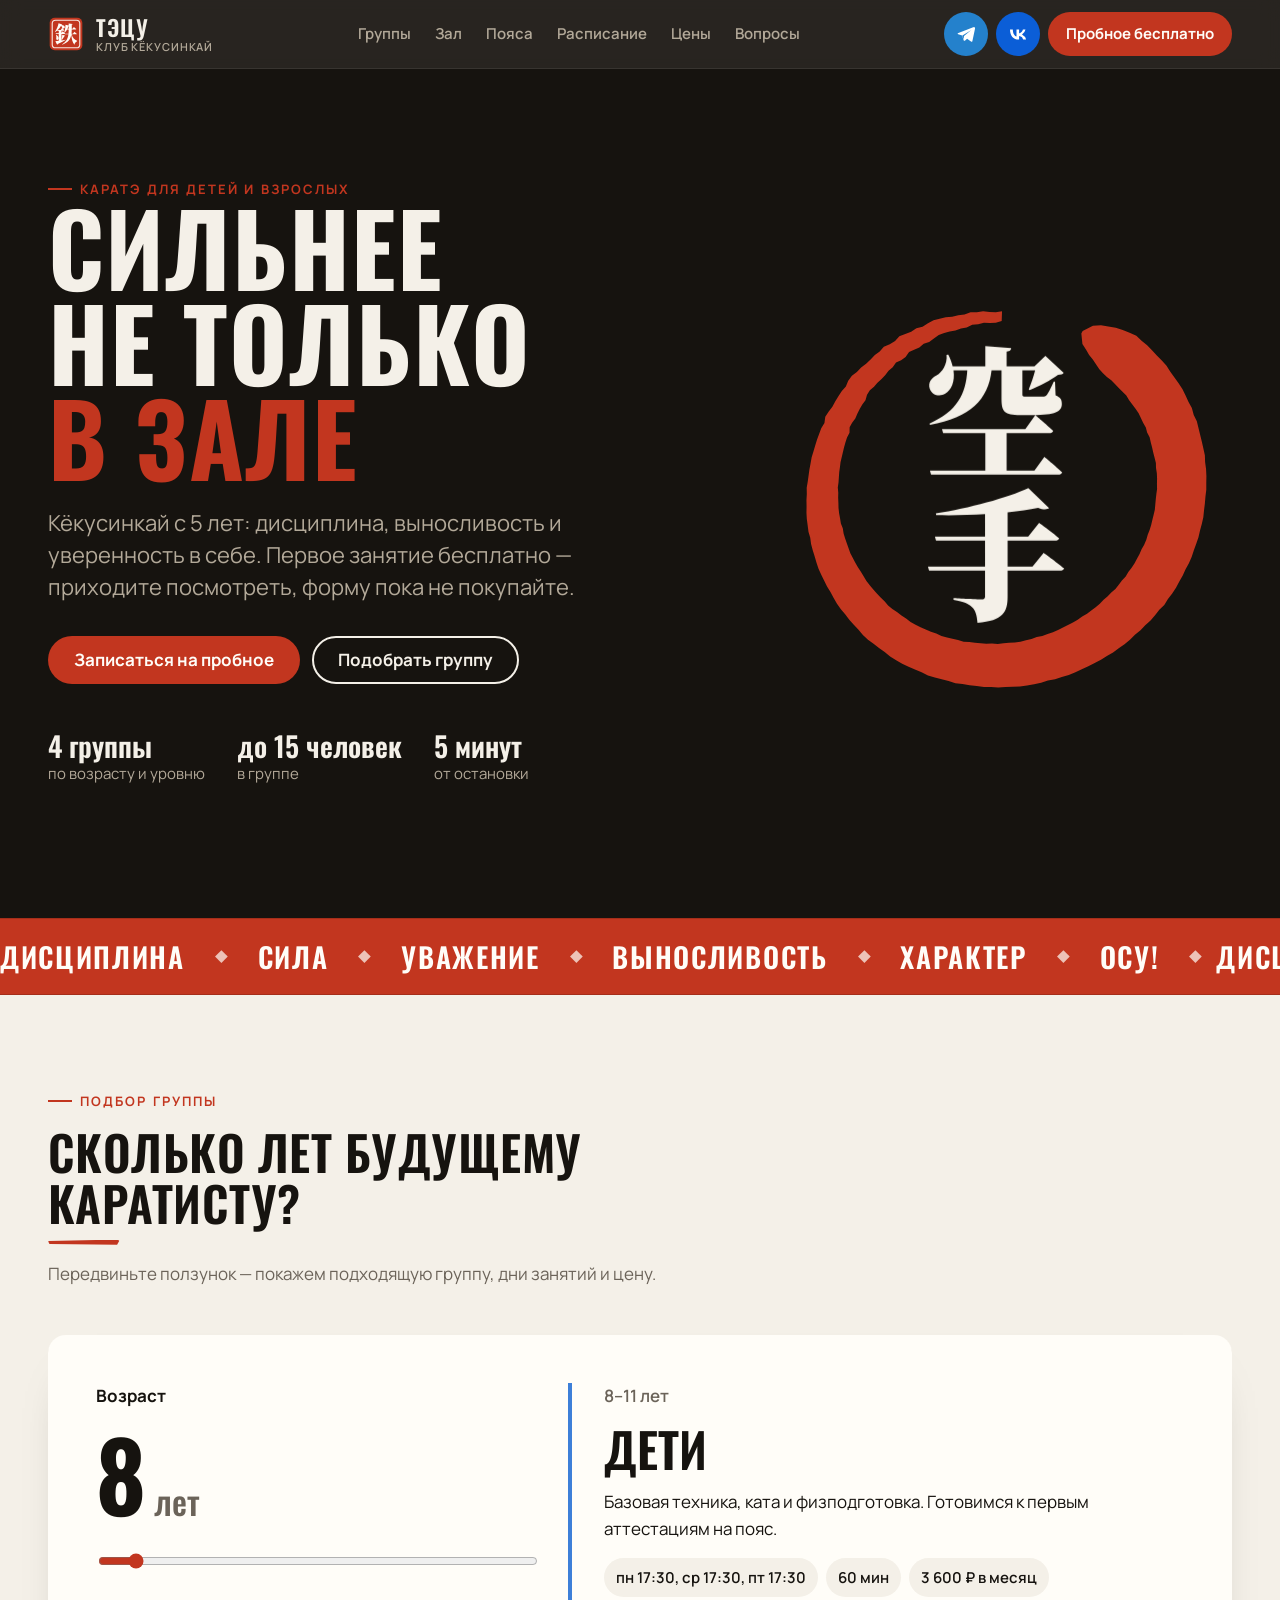
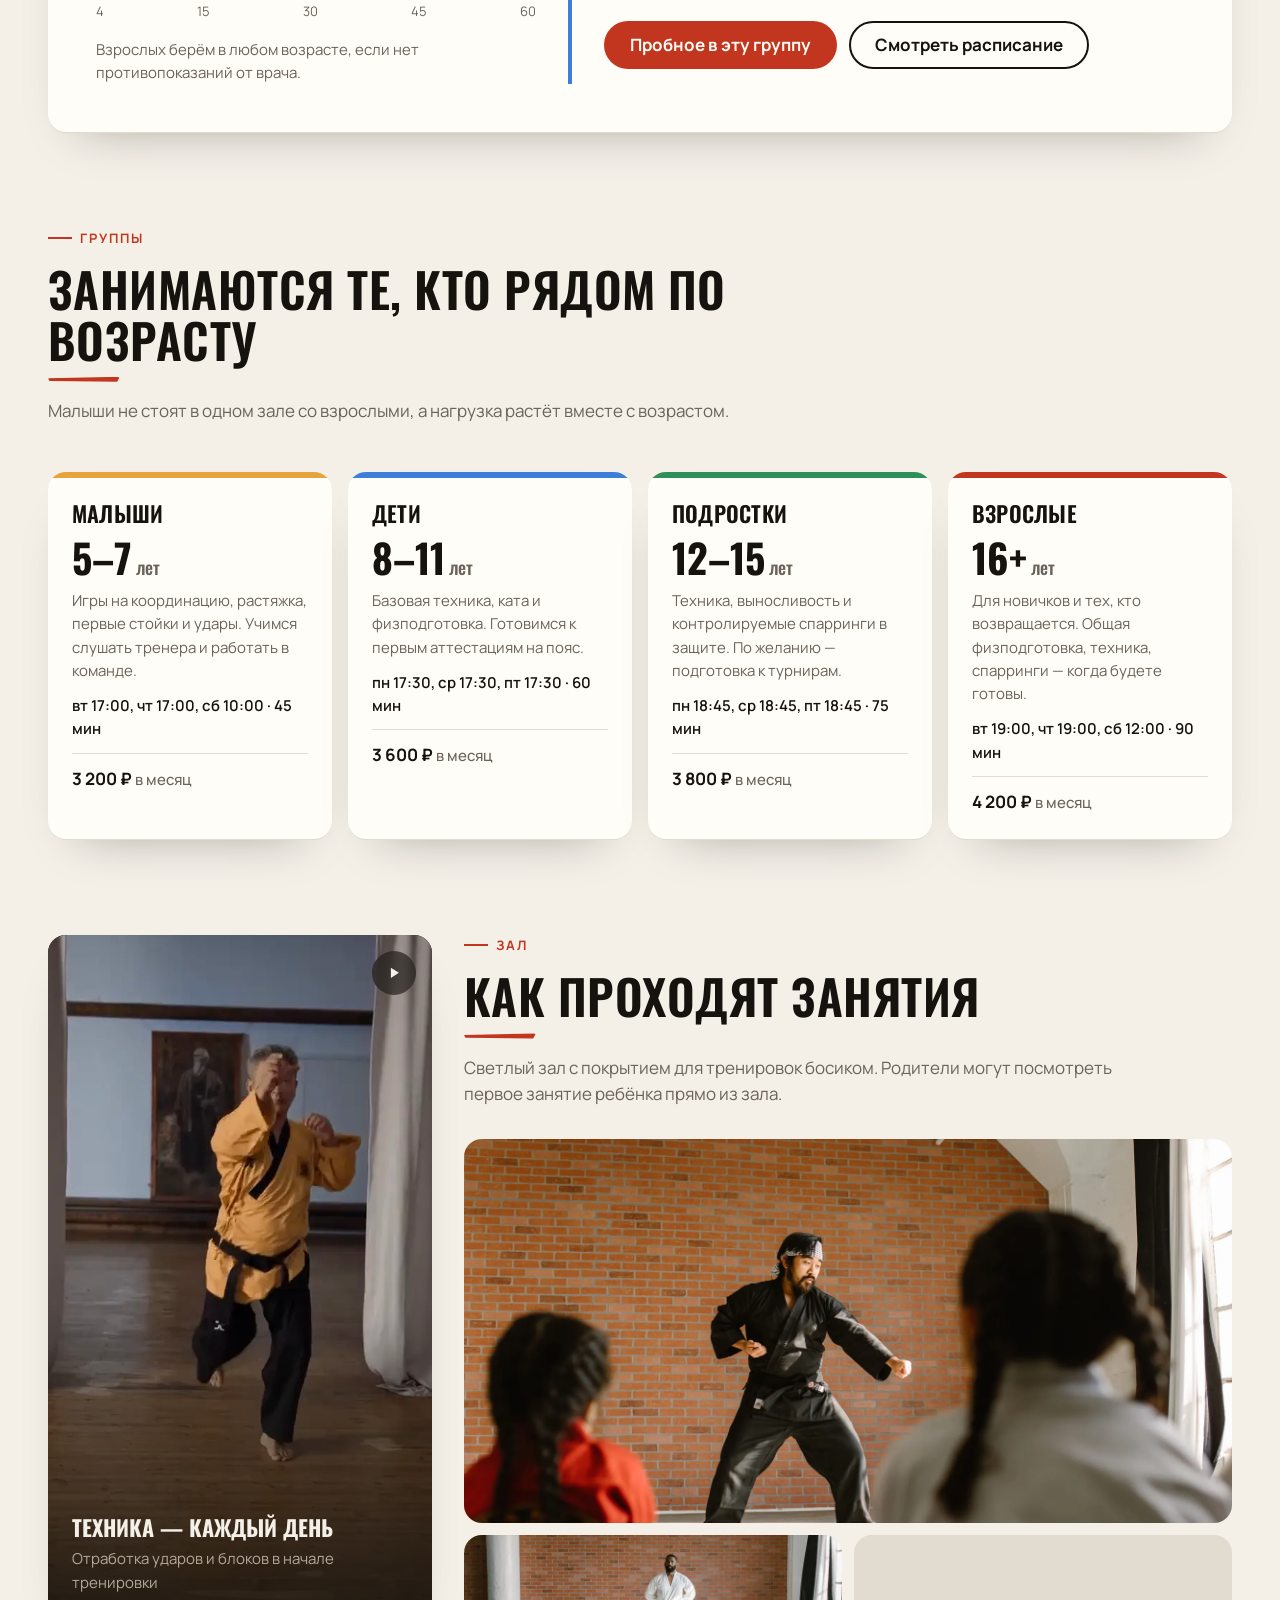
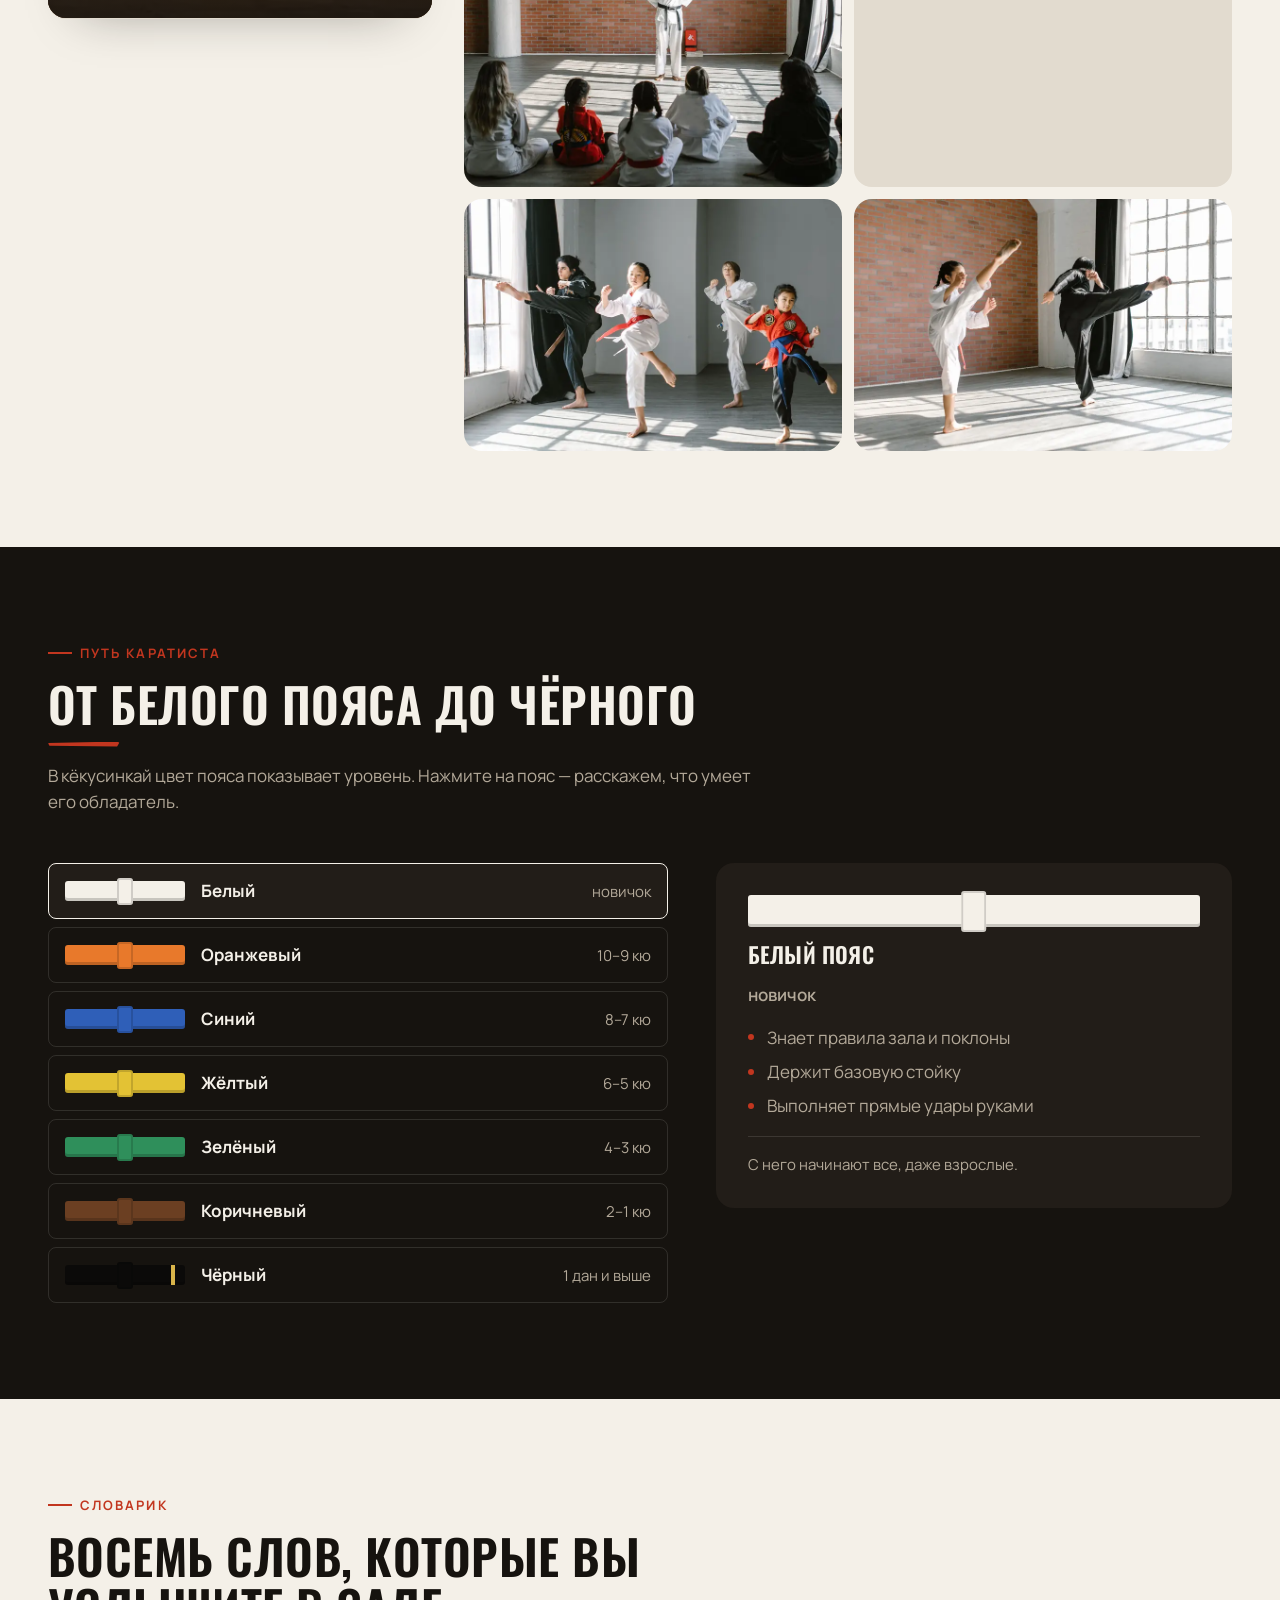
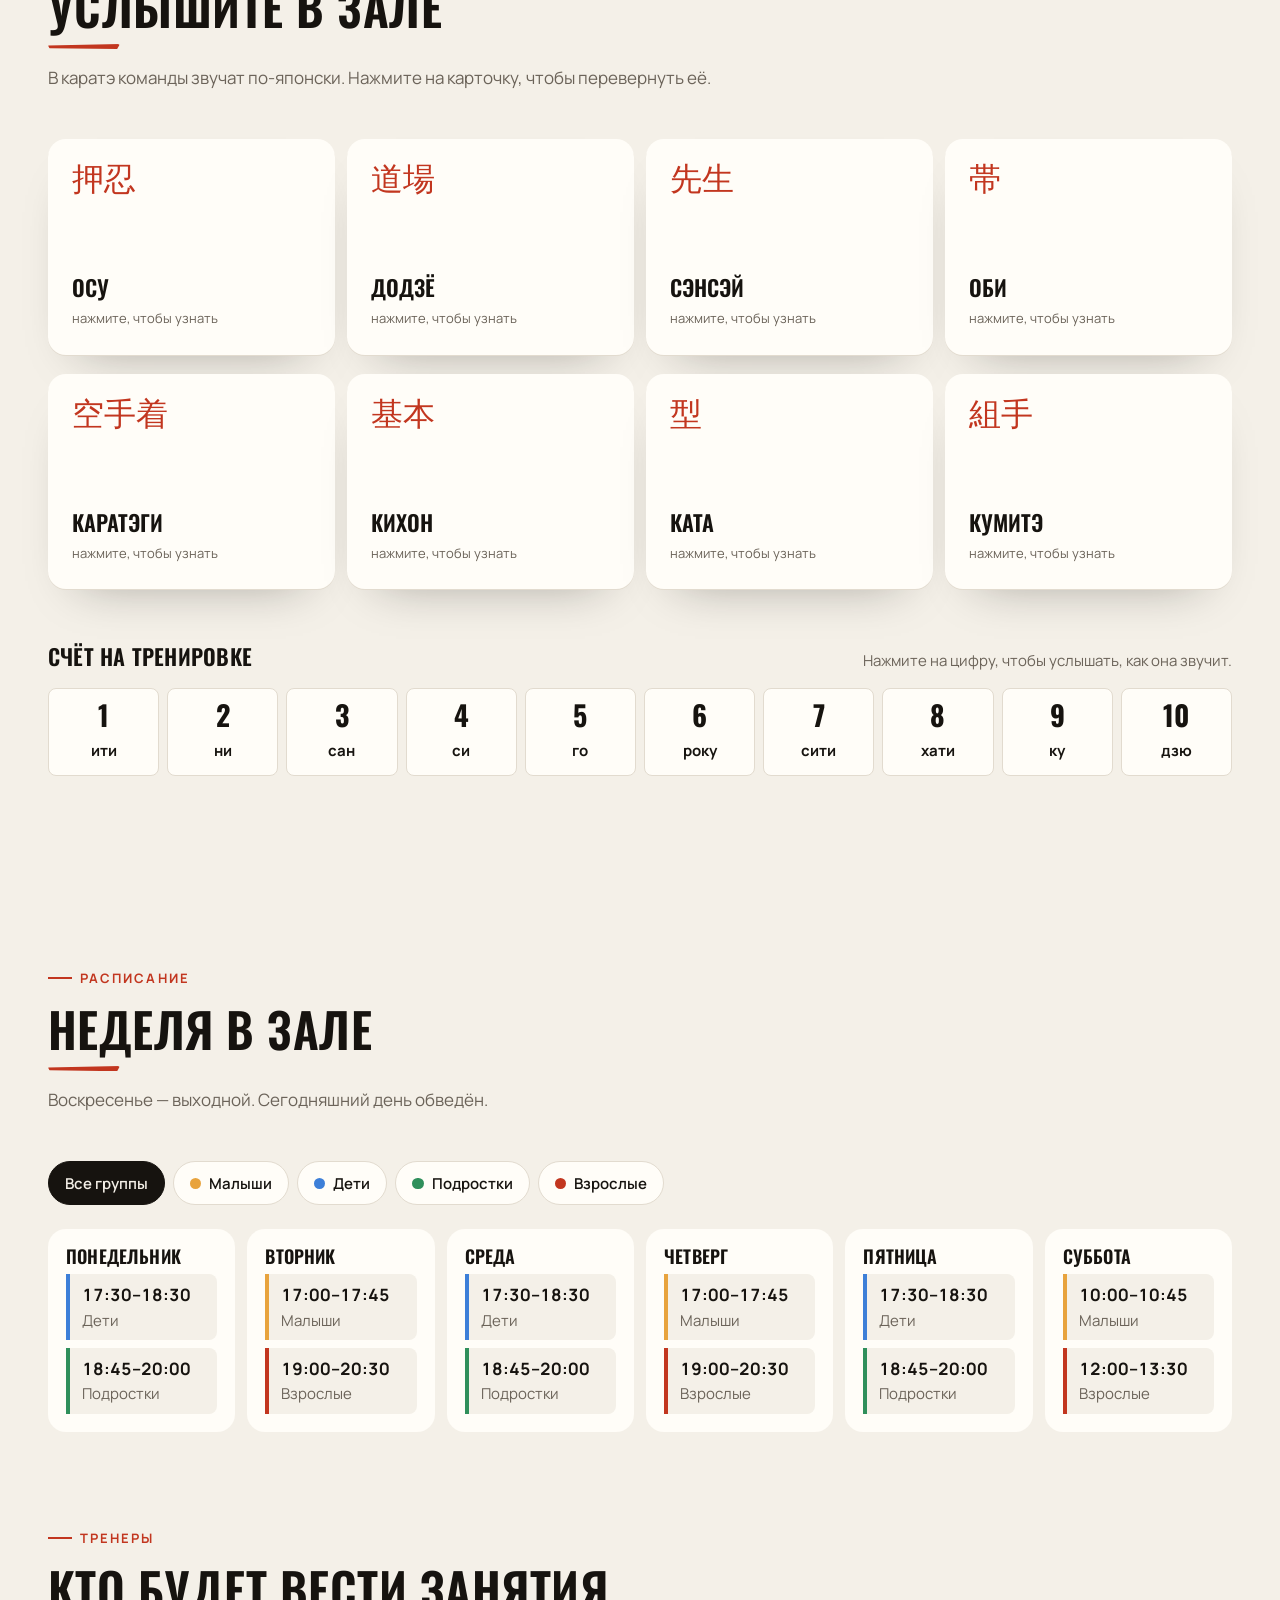
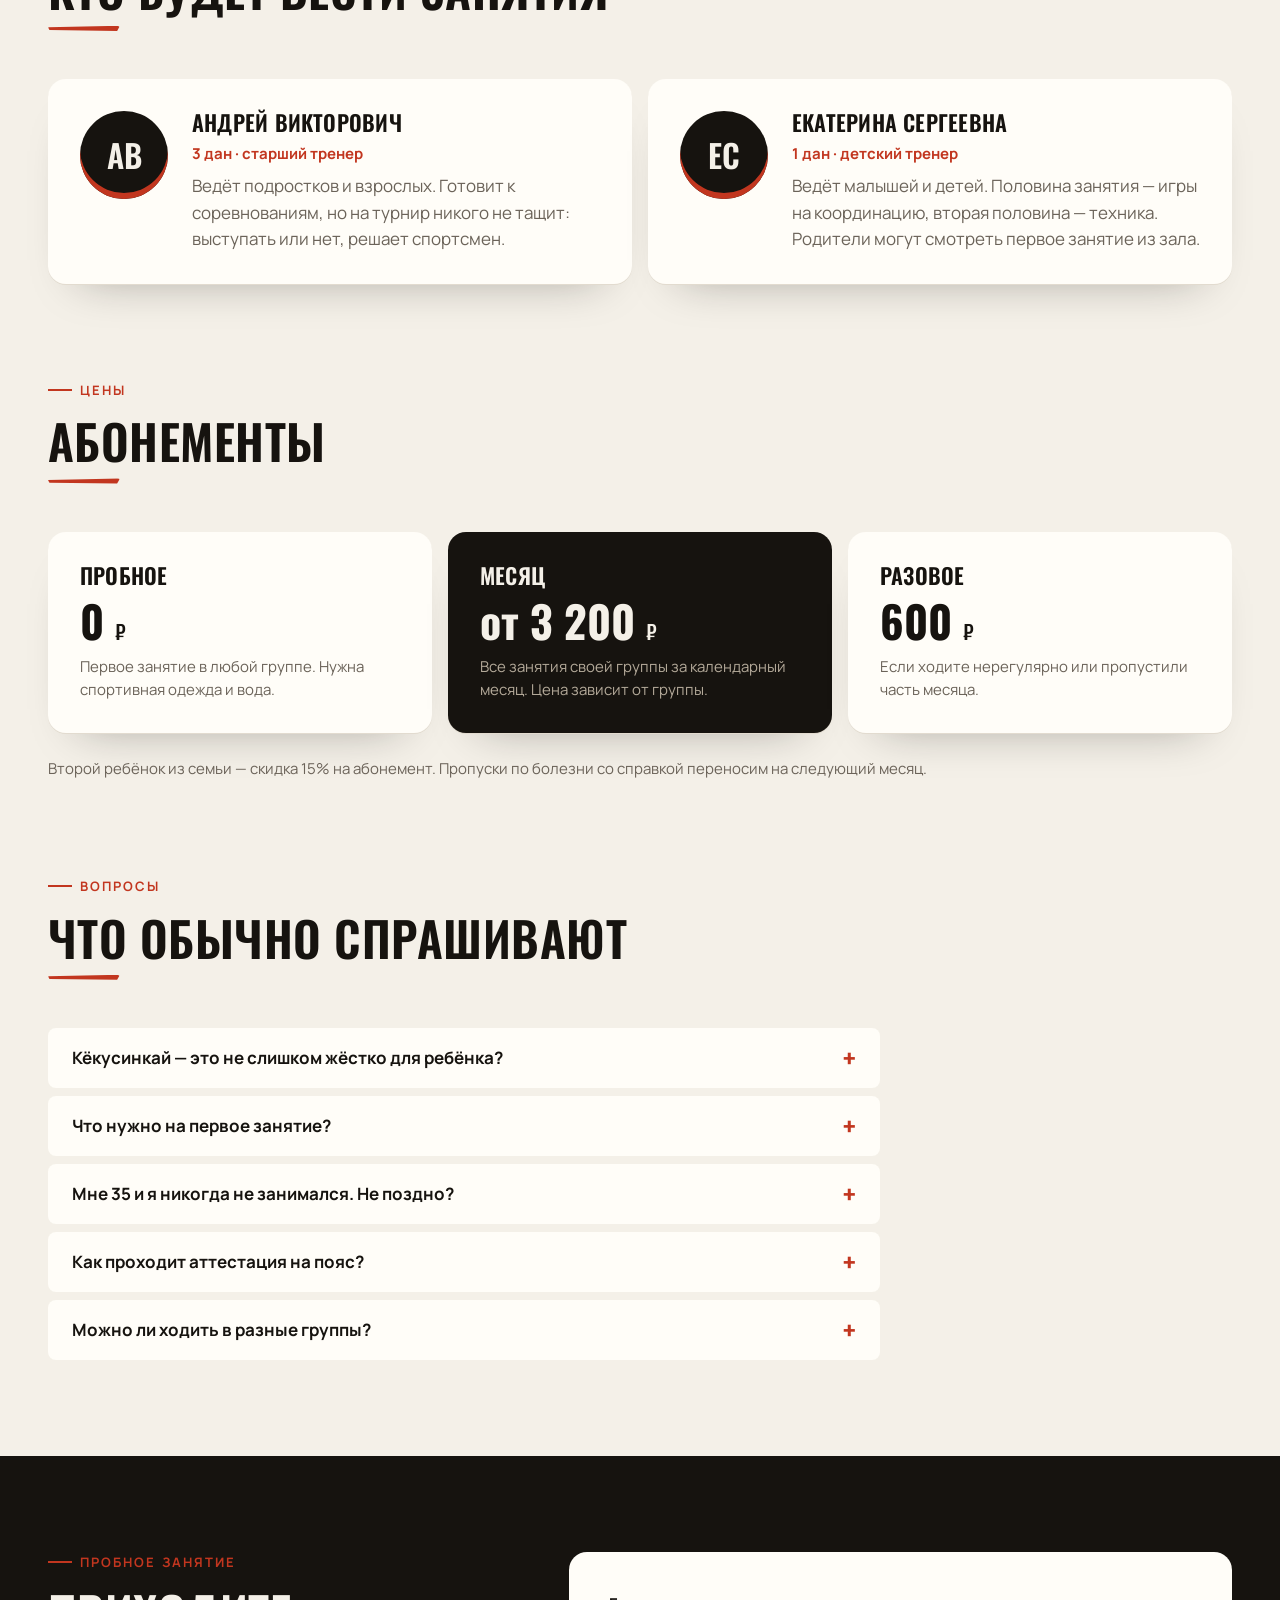
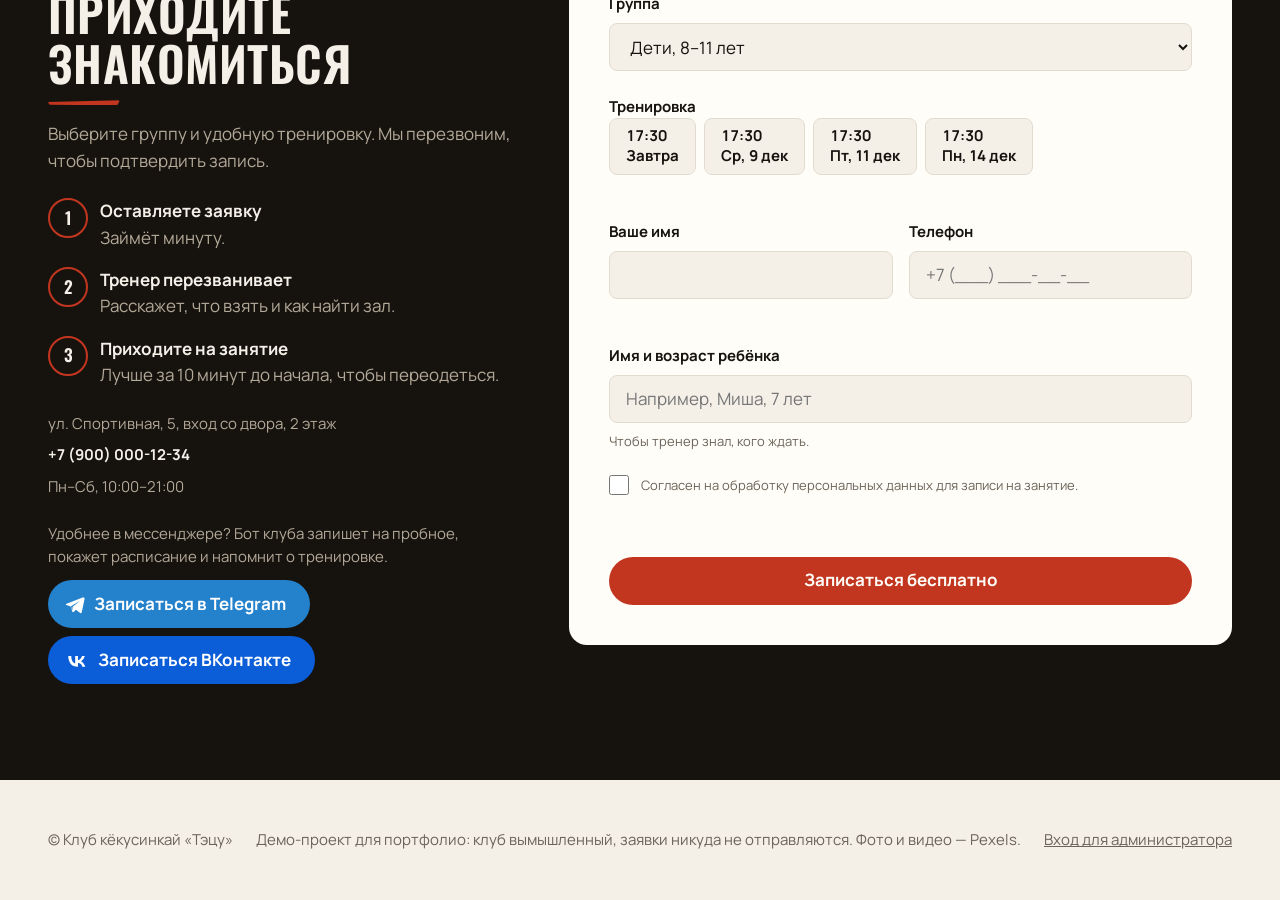
==== commit d30046ba: "Админка с паролем: группы, расписание и контакты" ====
--- a/index.html
+++ b/index.html
@@ -904,6 +904,7 @@
     <div class="container footer__row">
       <p>© Клуб кёкусинкай «Тэцу»</p>
       <p>Демо-проект для портфолио: клуб вымышленный, заявки никуда не отправляются. Фото и видео — Pexels.</p>
+      <p><a href="admin.html">Вход для администратора</a></p>
     </div>
   </footer>
 
@@ -1635,6 +1636,8 @@
       // The club edits groups, schedule and prices in a Google Sheet ("Anyone with the link can view").
       // Paste the sheet id here; empty = the built-in data above is used.
       const SHEET_ID = "";
+      // Or the admin panel's Apps Script address (…/exec): then the sheet doesn't even need to be public.
+      const API_URL = "";
       const GROUP_COLORS = ["var(--g-kids)", "var(--g-junior)", "var(--g-teen)", "var(--g-adult)", "#7a4fc9", "#1f8a8a", "#b8641d"];
       const DAY_INDEX = { пн: 0, вт: 1, ср: 2, чт: 3, пт: 4, сб: 5, по: 0, вто: 1, сре: 2, чет: 3, пят: 4, суб: 5 };
 
@@ -1734,12 +1737,26 @@
         renderSlots();
       }
 
+      // Same row shapes as the sheet, so both sources go through one parser.
+      async function loadFromApi() {
+        const res = await fetch(API_URL, { cache: "no-store" });
+        const json = await res.json();
+        if (!json.ok) throw new Error(json.error || "API error");
+        const { groups = [], schedule = [], settings = {} } = json.data;
+        return [
+          groups.map((g) => [g.name, g.from, g.to ?? "", g.price, g.length, g.text]),
+          schedule.map((x) => [x.group, x.day, x.time]),
+          [["разовое", settings.single], ["скидка", settings.discount], ["телефон", settings.phone], ["адрес", settings.address], ["часы", settings.hours]]
+            .filter(([, v]) => v !== undefined && v !== "")
+        ];
+      }
+
       async function connectSheet() {
-        if (!SHEET_ID) return;
+        if (!SHEET_ID && !API_URL) return;
         try {
-          const [groupRows, scheduleRows, settingsRows] = await Promise.all([
-            loadSheet("Группы"), loadSheet("Расписание"), loadSheet("Настройки").catch(() => [])
-          ]);
+          const [groupRows, scheduleRows, settingsRows] = API_URL
+            ? await loadFromApi()
+            : await Promise.all([loadSheet("Группы"), loadSheet("Расписание"), loadSheet("Настройки").catch(() => [])]);
           const groups = groupsFromSheet(groupRows, scheduleRows);
           if (!groups.length) throw new Error("в таблице нет ни одной заполненной группы");
           GROUPS = groups;
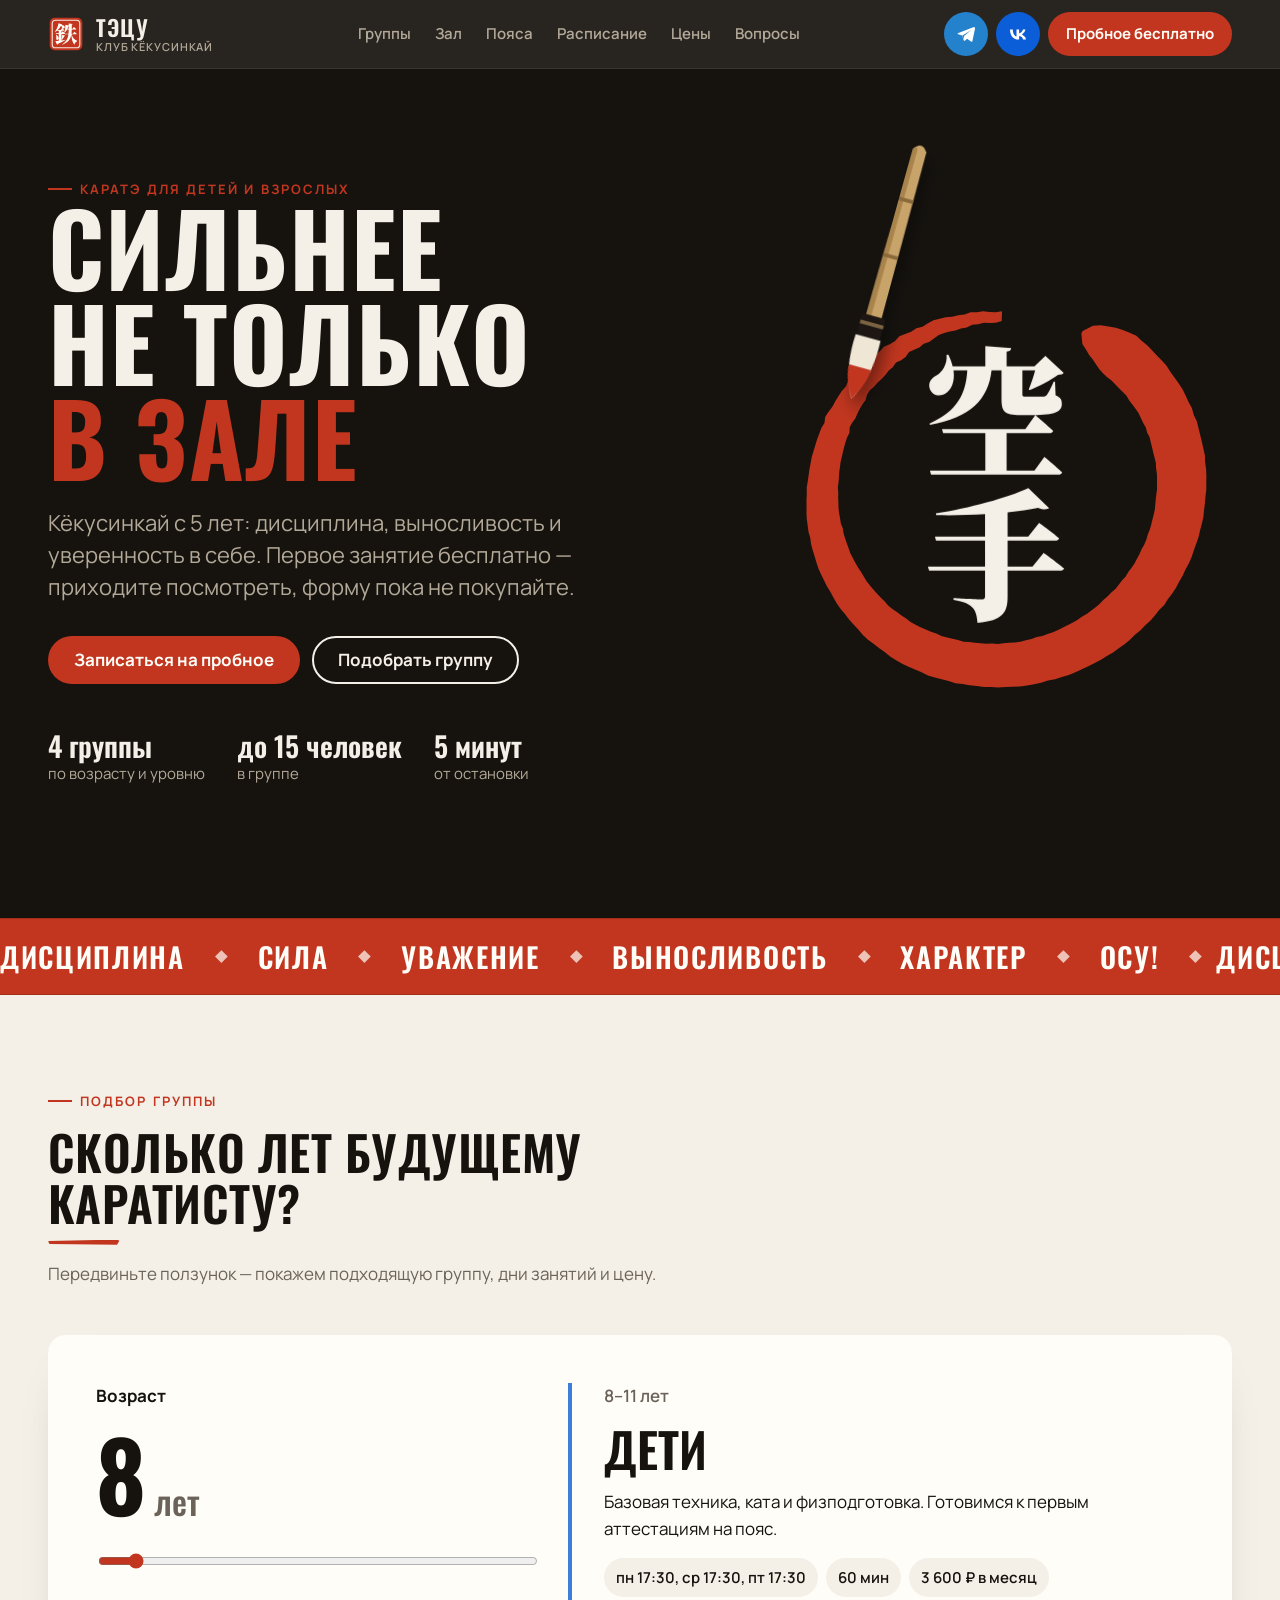
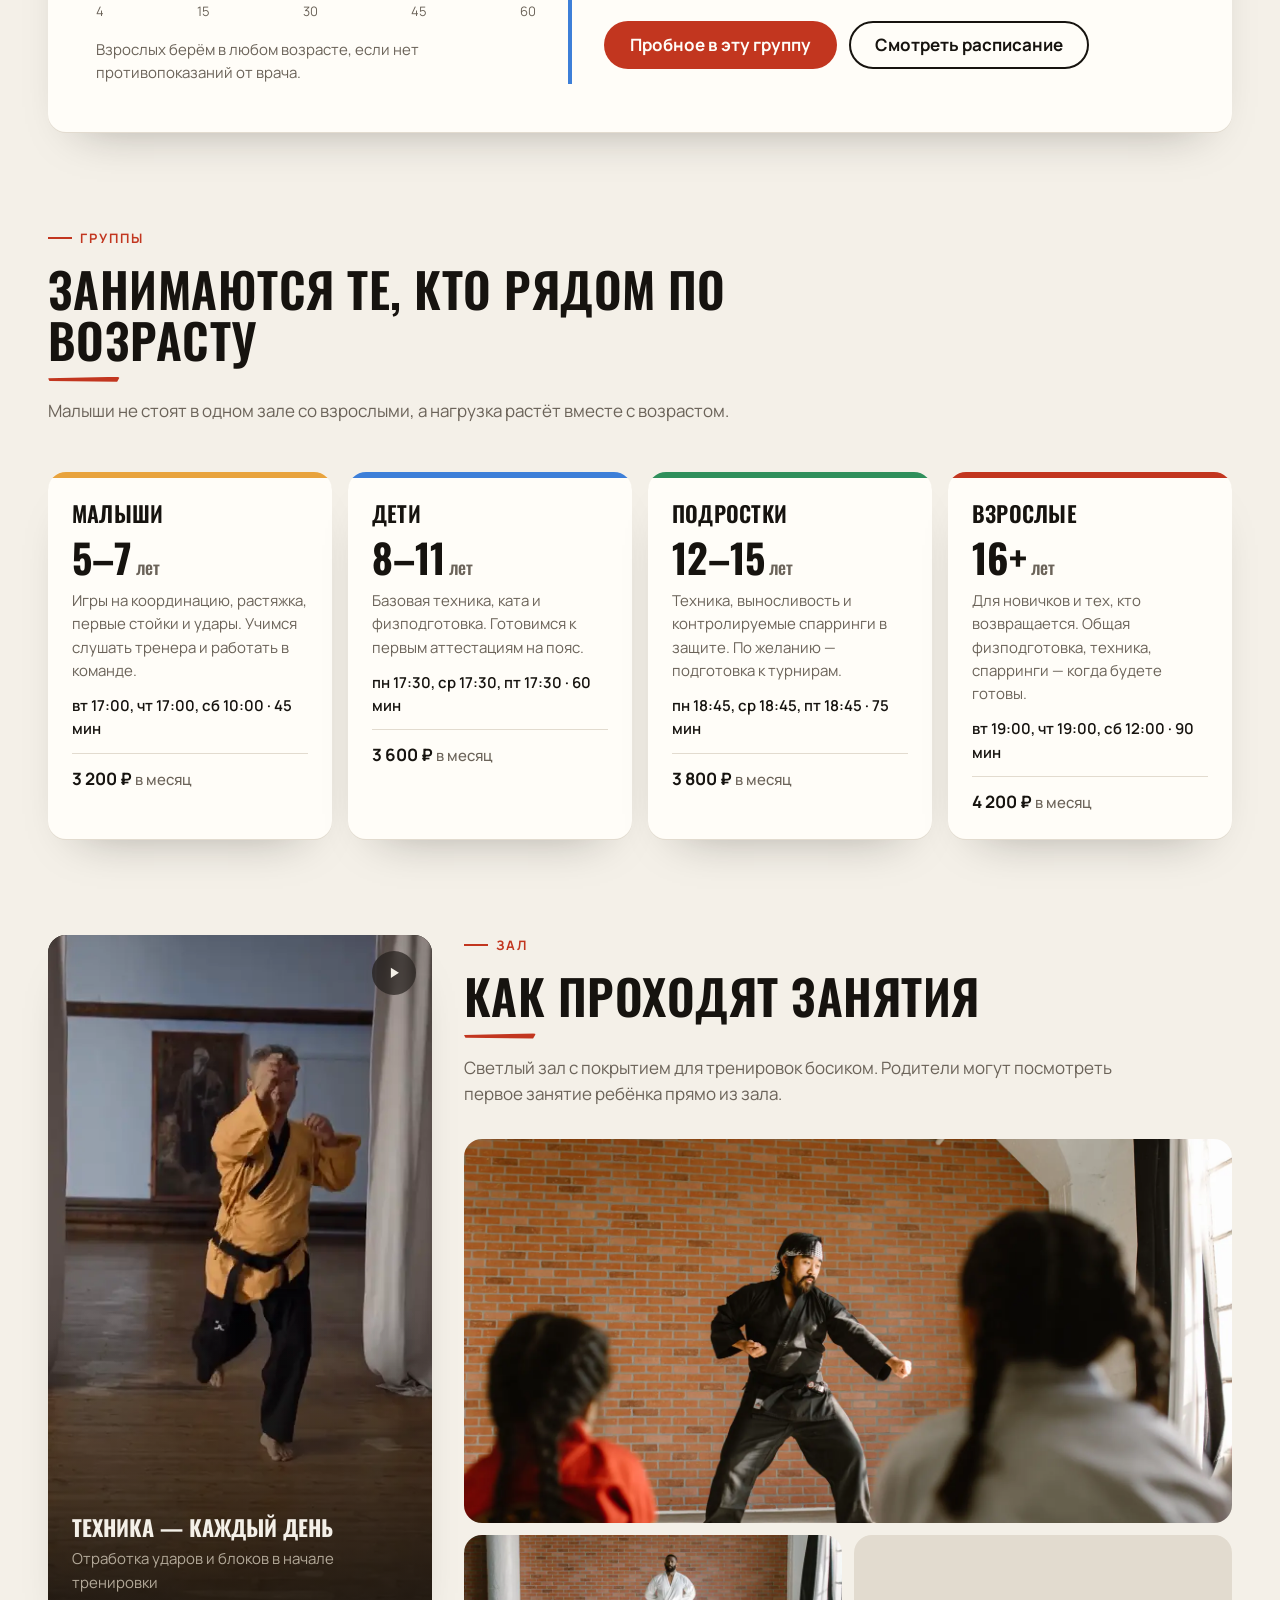
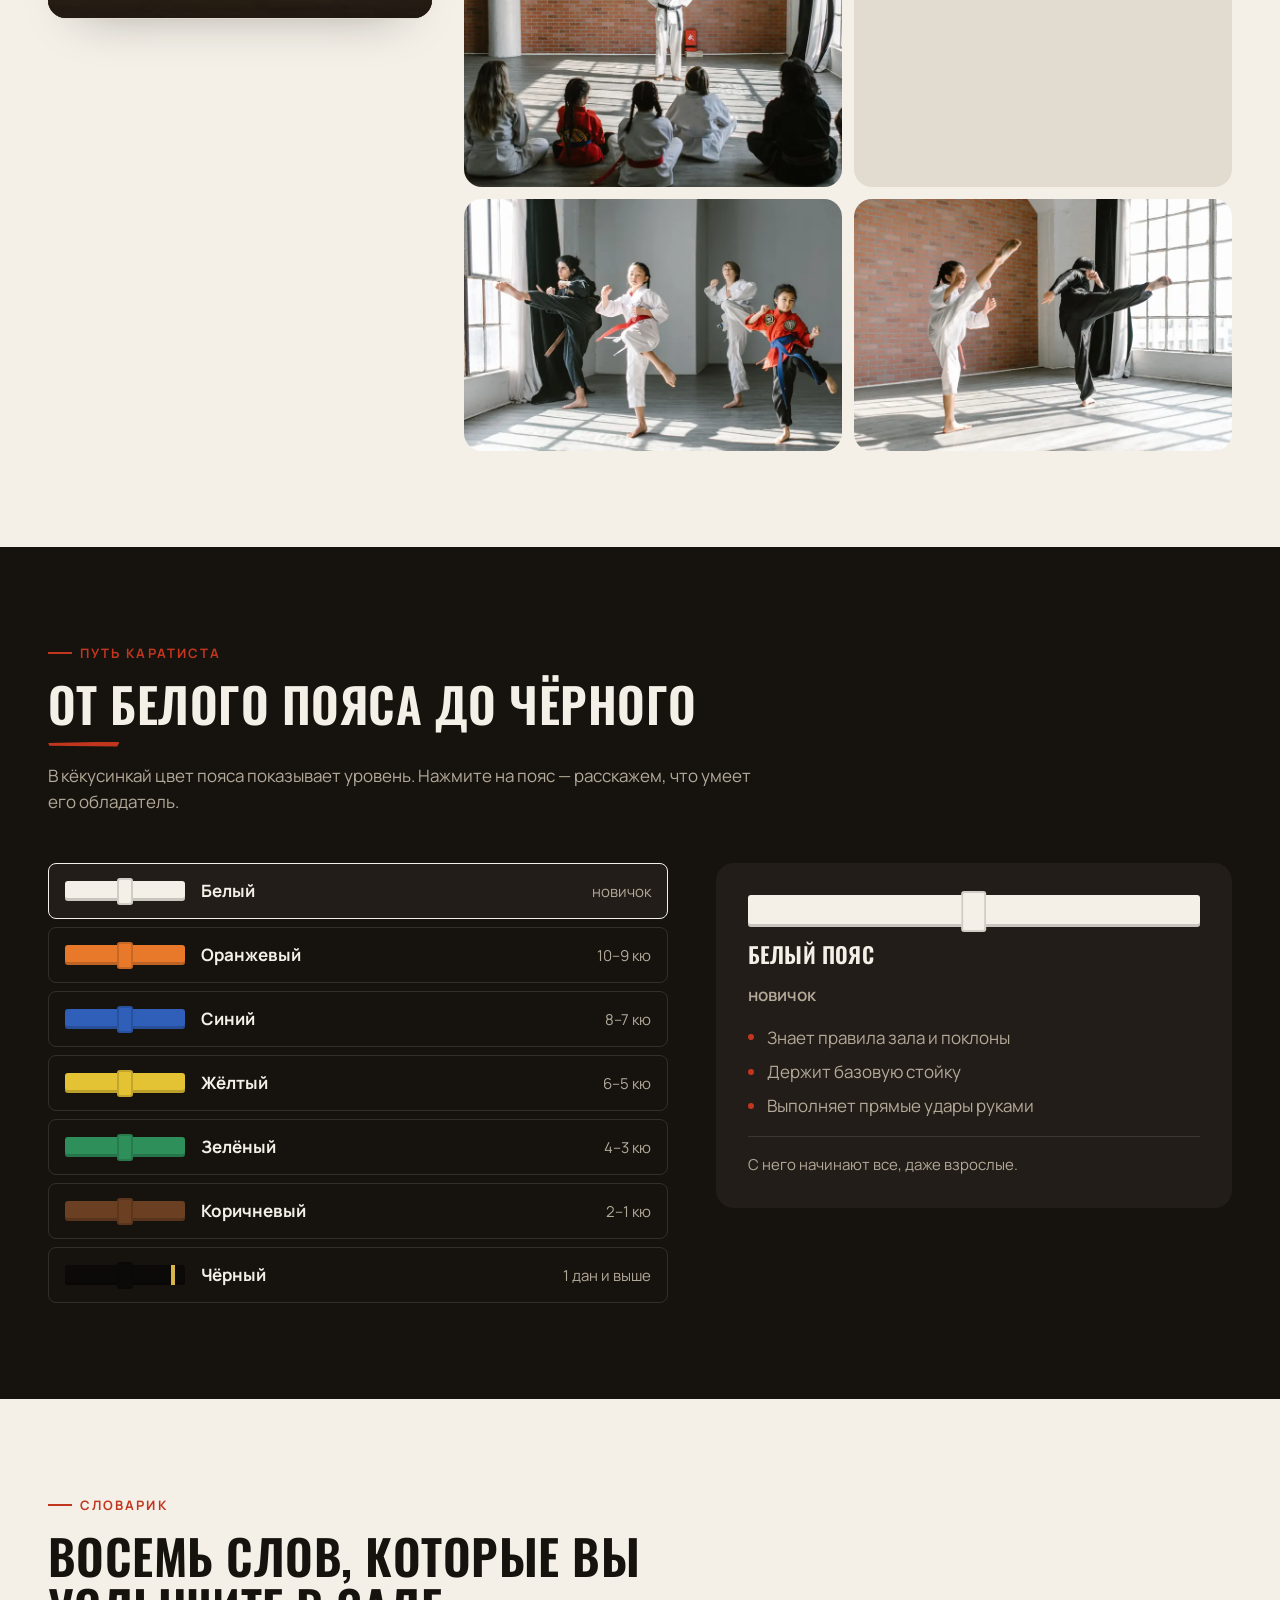
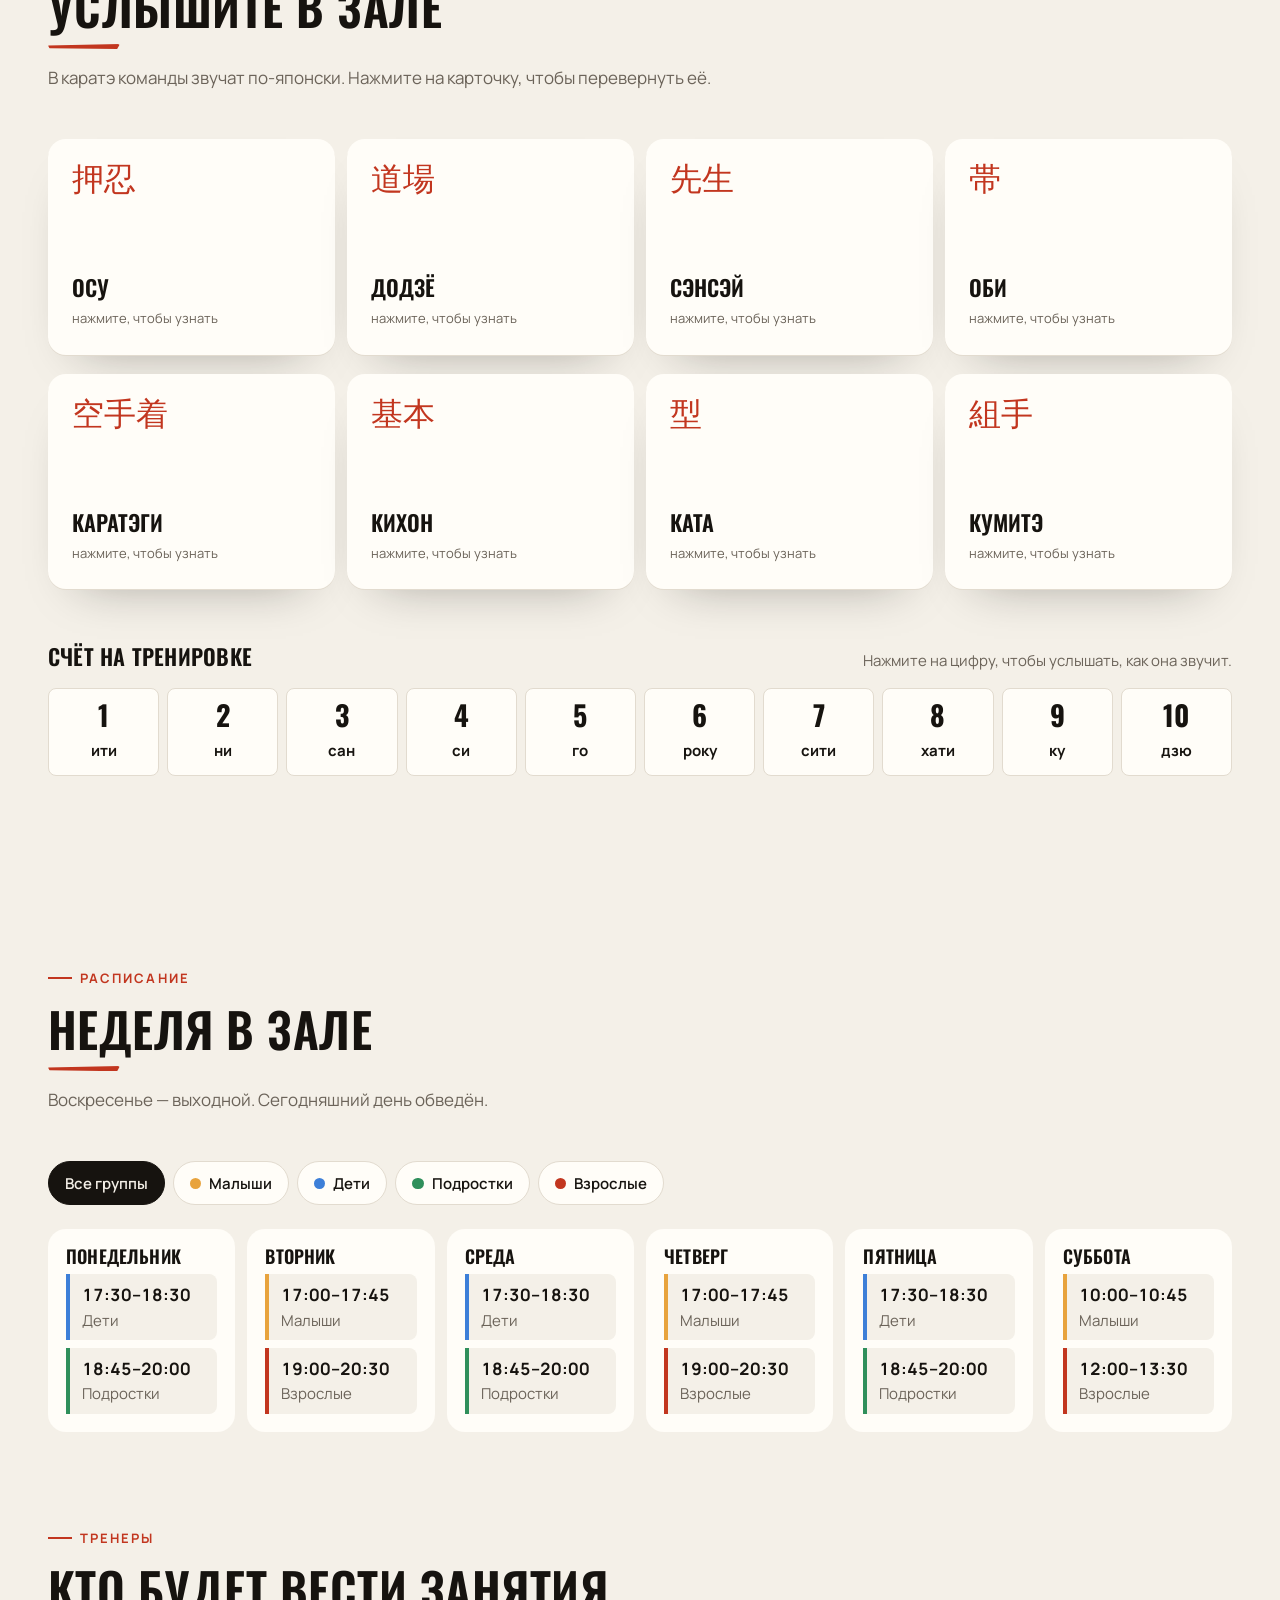
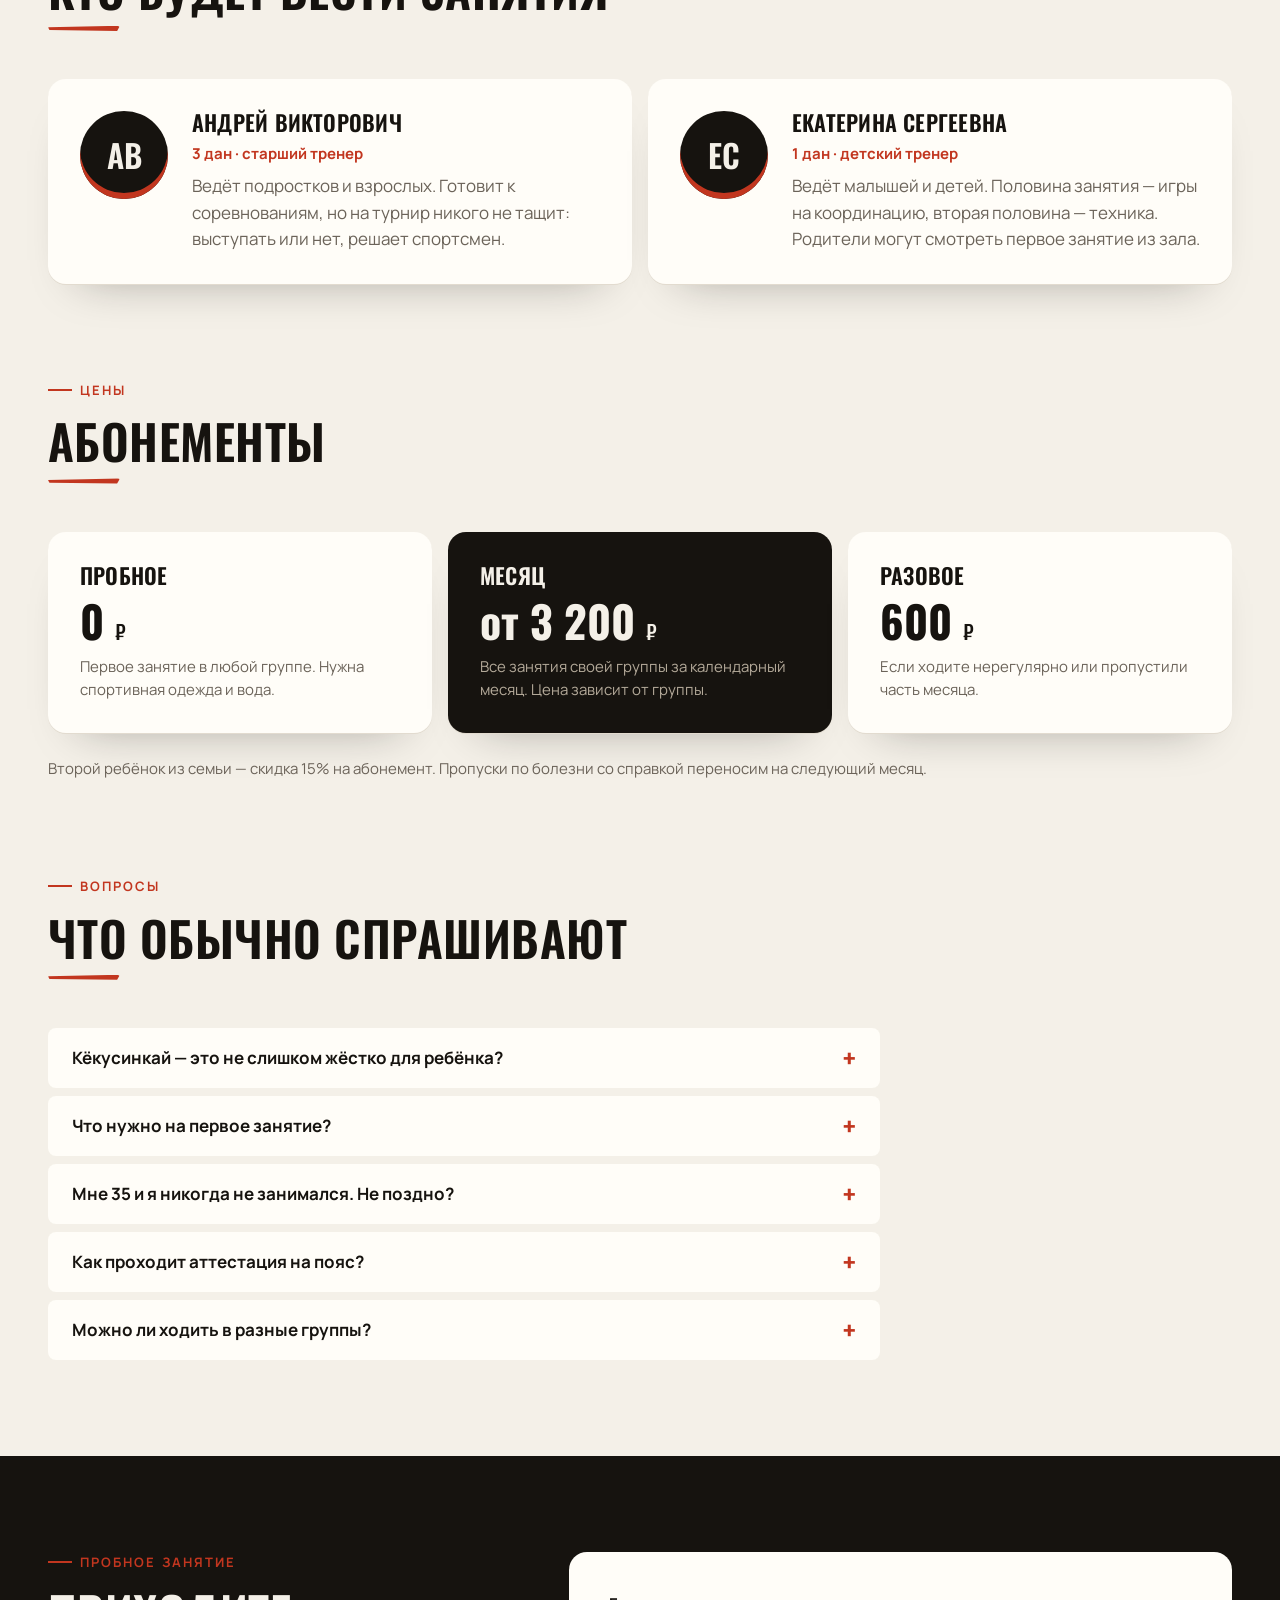
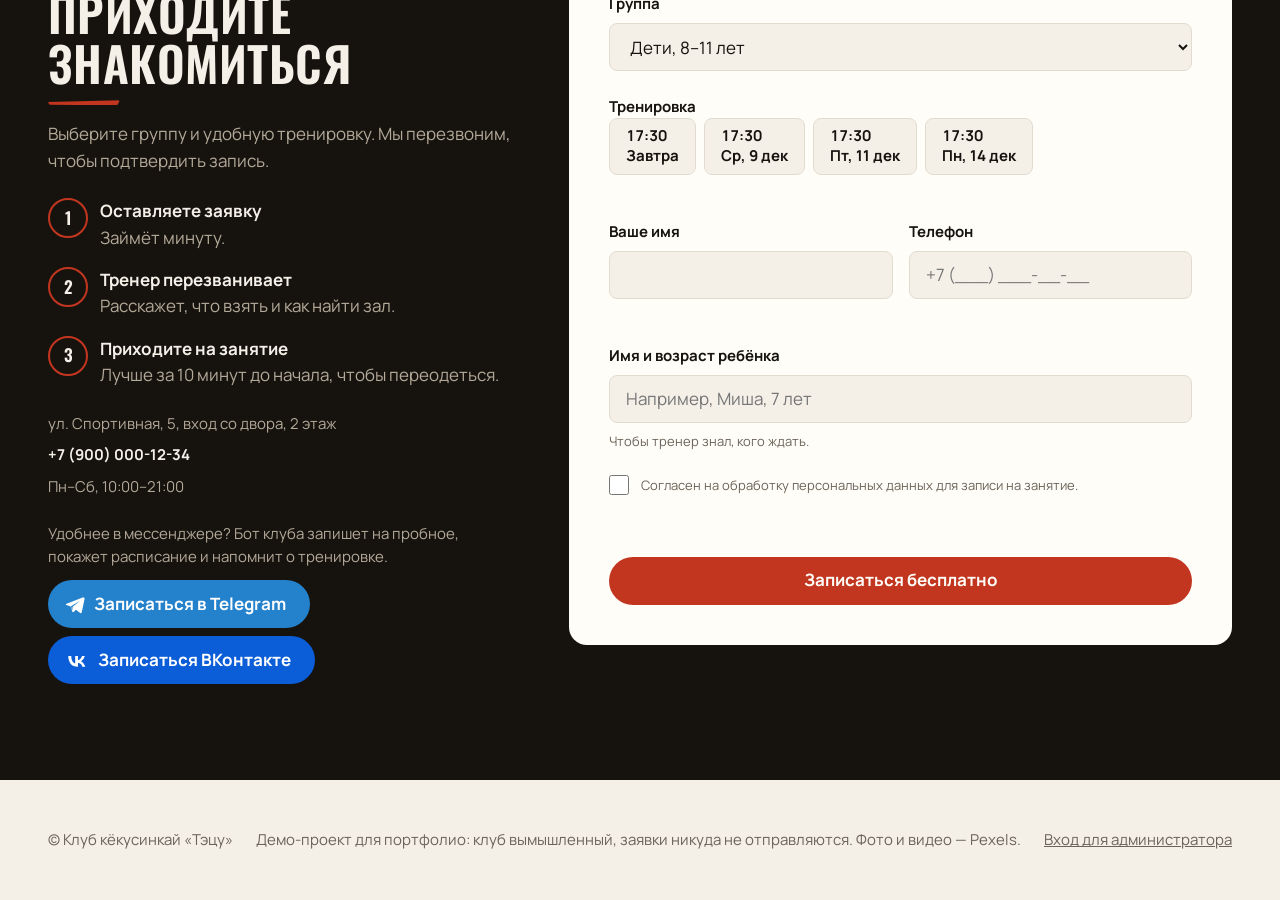
==== commit b8f7e863: "Подключил админку к таблице" ====
--- a/index.html
+++ b/index.html
@@ -1637,7 +1637,7 @@
       // Paste the sheet id here; empty = the built-in data above is used.
       const SHEET_ID = "";
       // Or the admin panel's Apps Script address (…/exec): then the sheet doesn't even need to be public.
-      const API_URL = "";
+      const API_URL = "https://script.google.com/macros/s/AKfycbyq9DHv9rtziBYVdpy2DiQ5KOpYz_I-dVVKQq_8AG-KbWKhr3ZW4w8OqGv1VNOhnfhD/exec";
       const GROUP_COLORS = ["var(--g-kids)", "var(--g-junior)", "var(--g-teen)", "var(--g-adult)", "#7a4fc9", "#1f8a8a", "#b8641d"];
       const DAY_INDEX = { пн: 0, вт: 1, ср: 2, чт: 3, пт: 4, сб: 5, по: 0, вто: 1, сре: 2, чет: 3, пят: 4, суб: 5 };
 
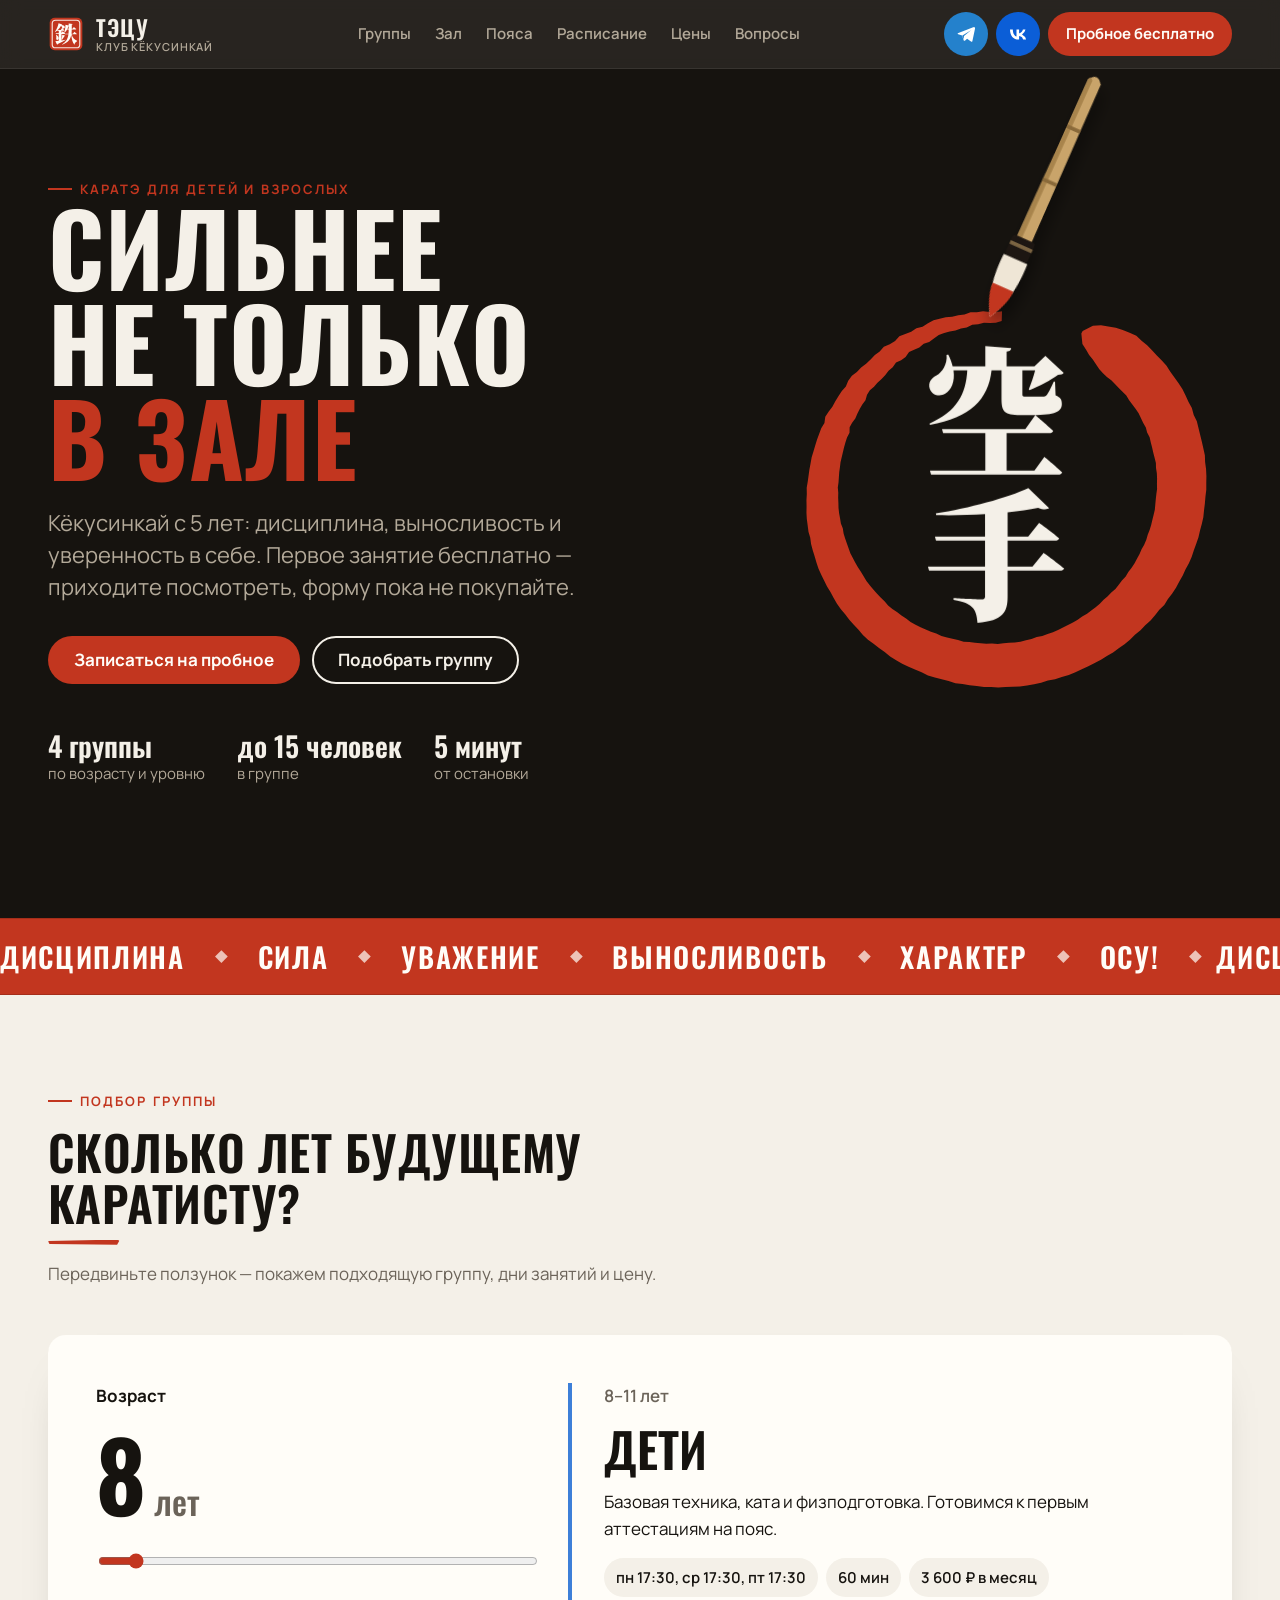
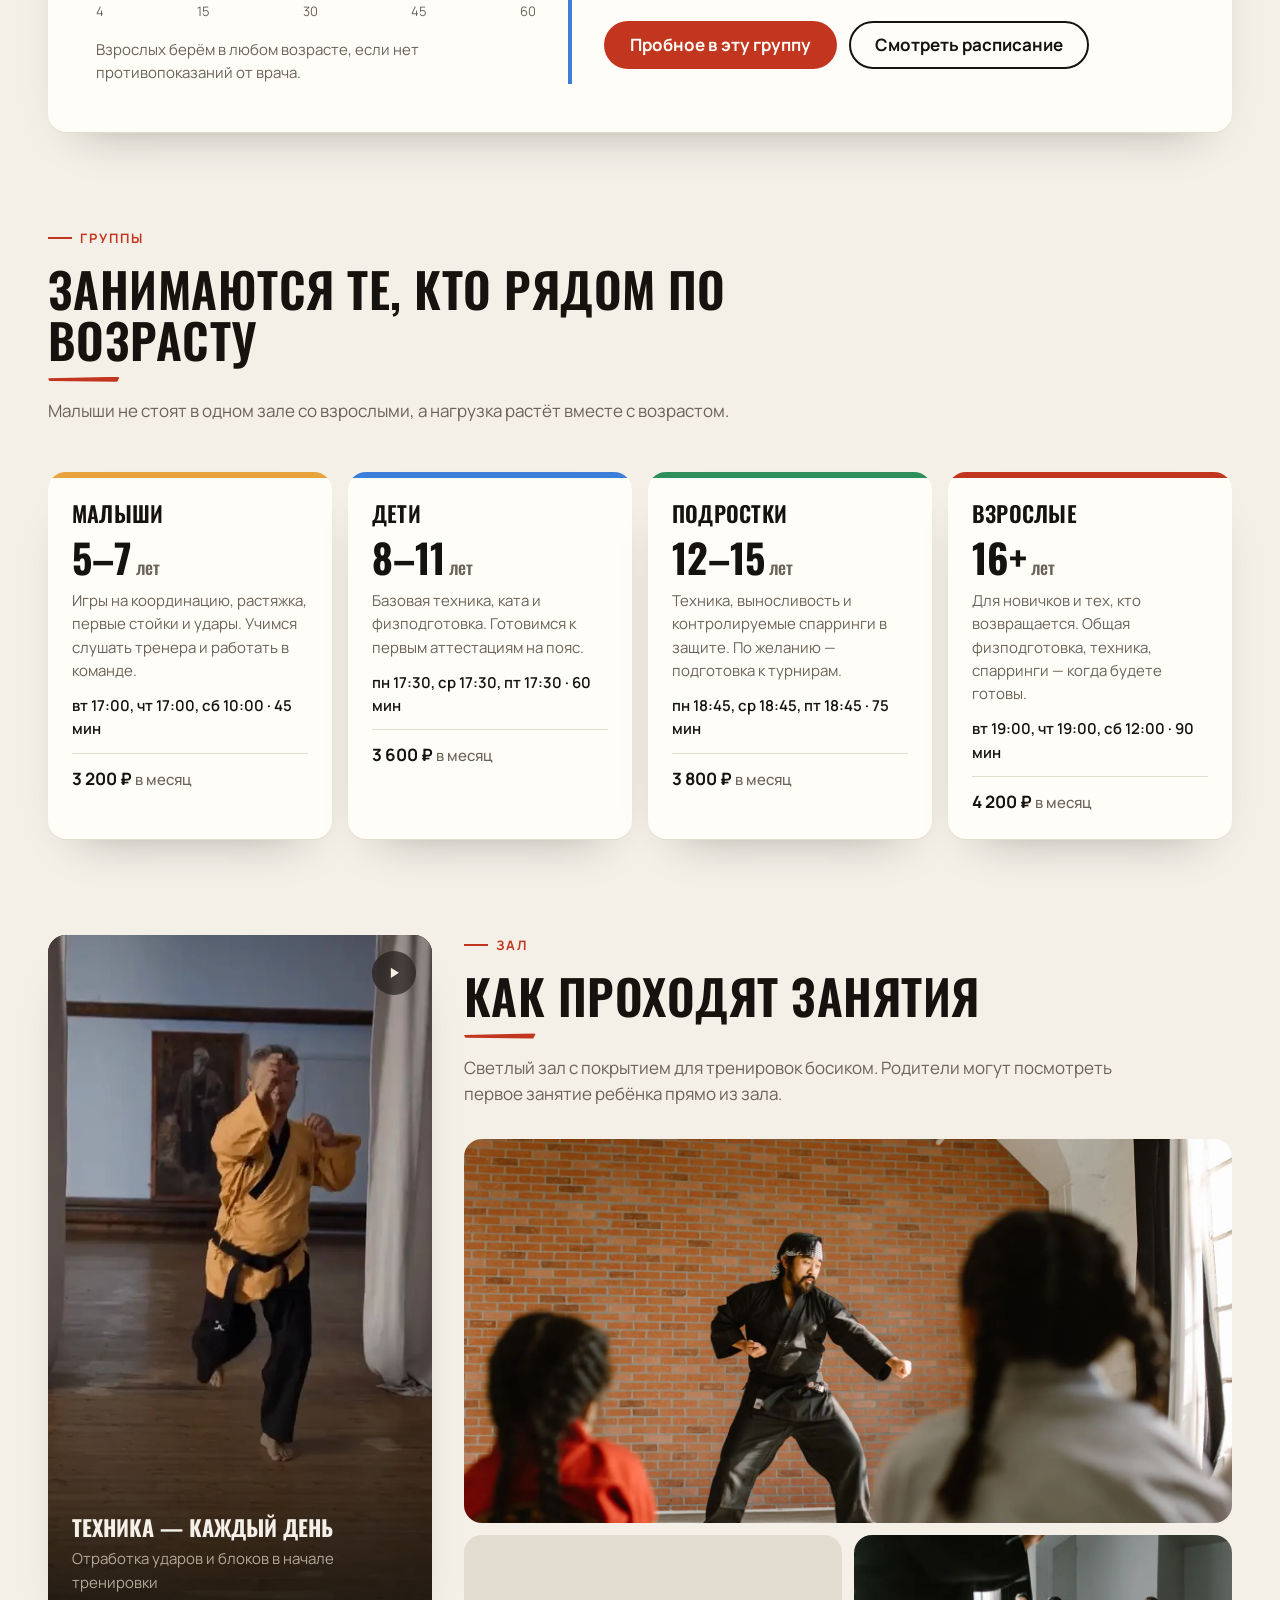
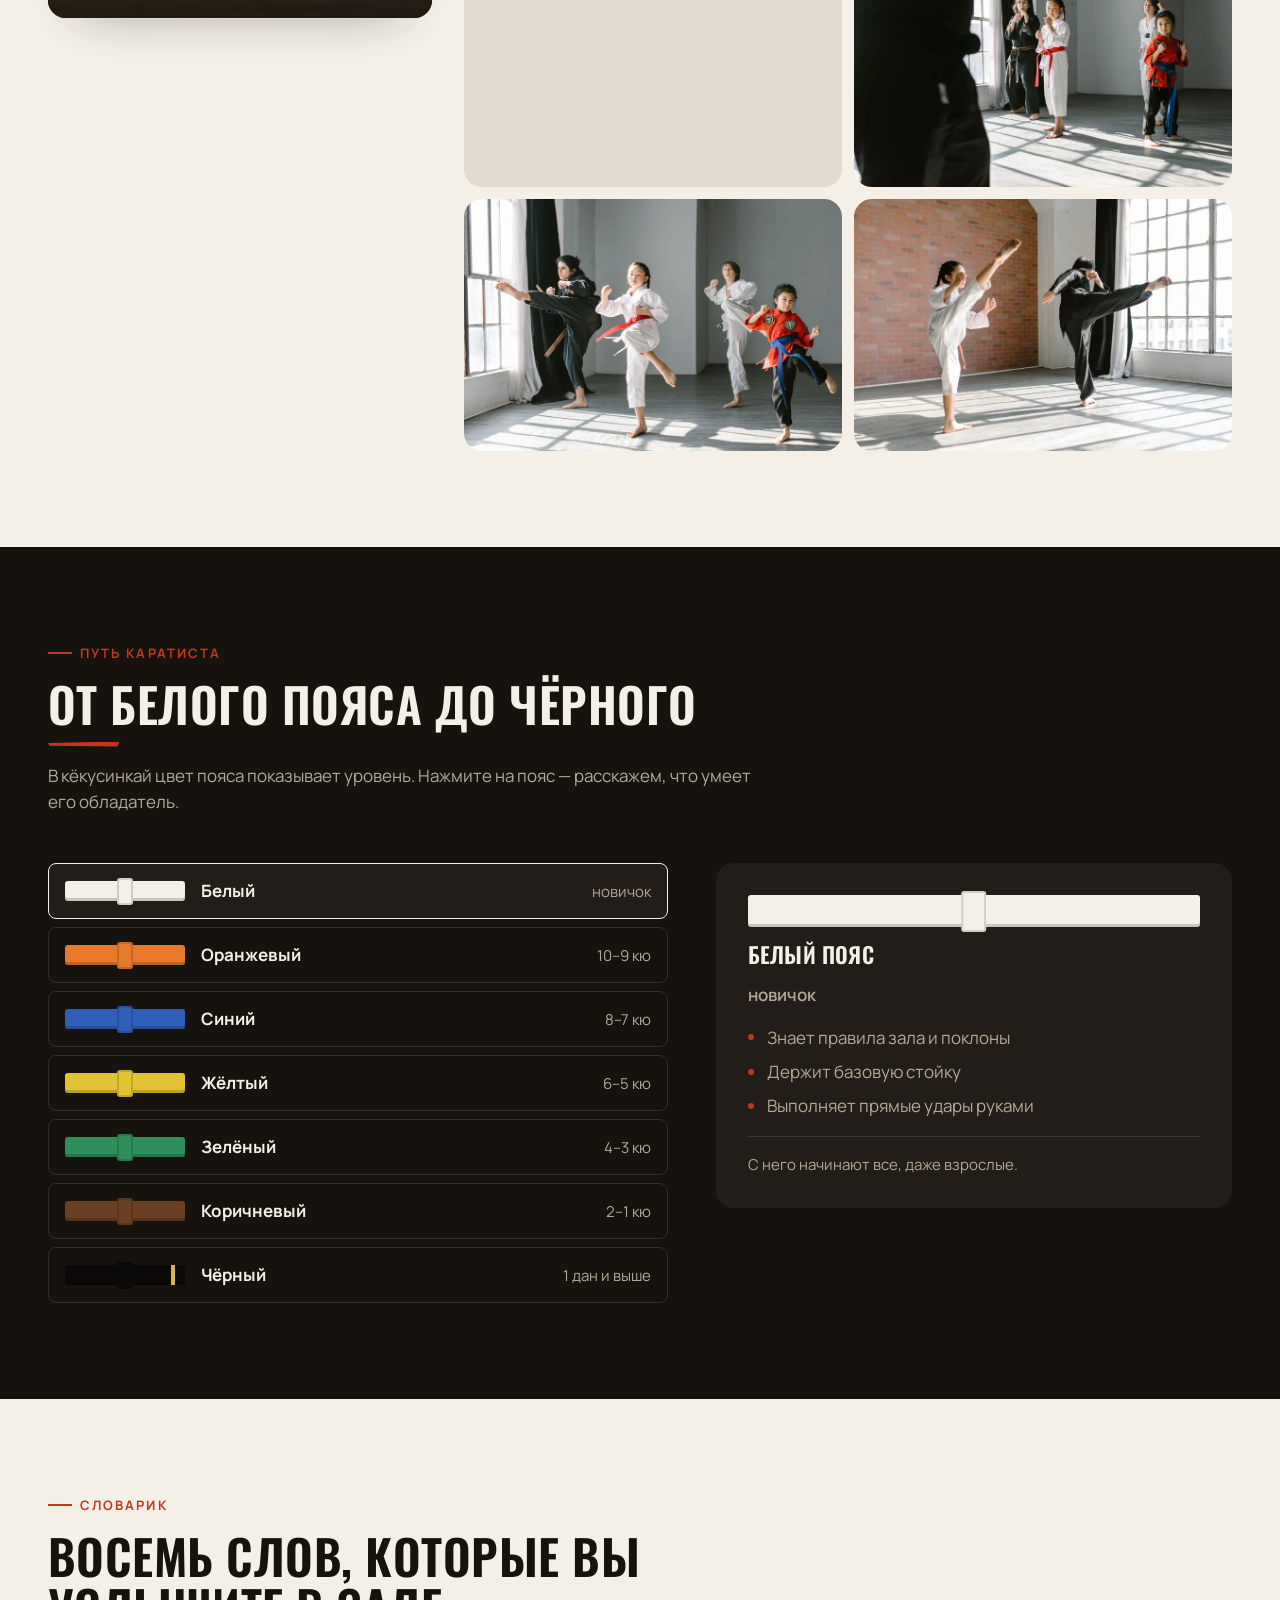
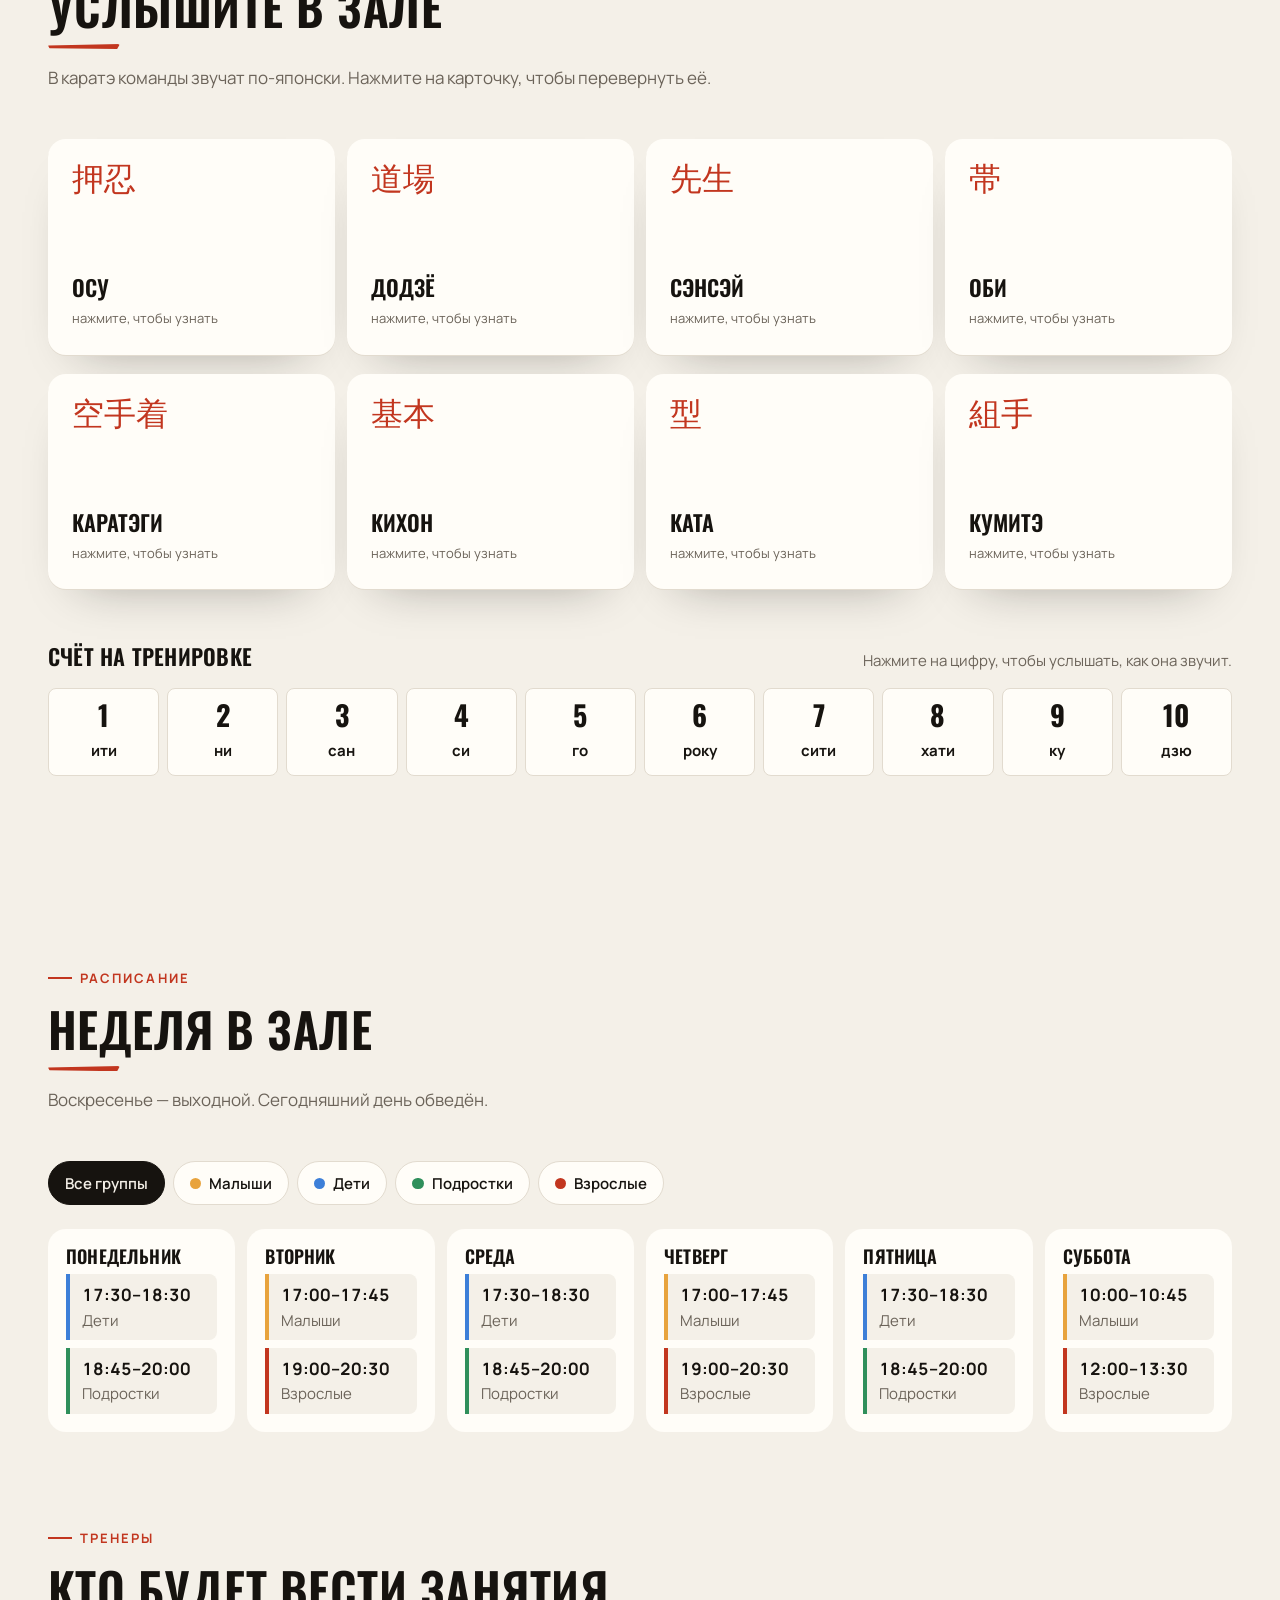
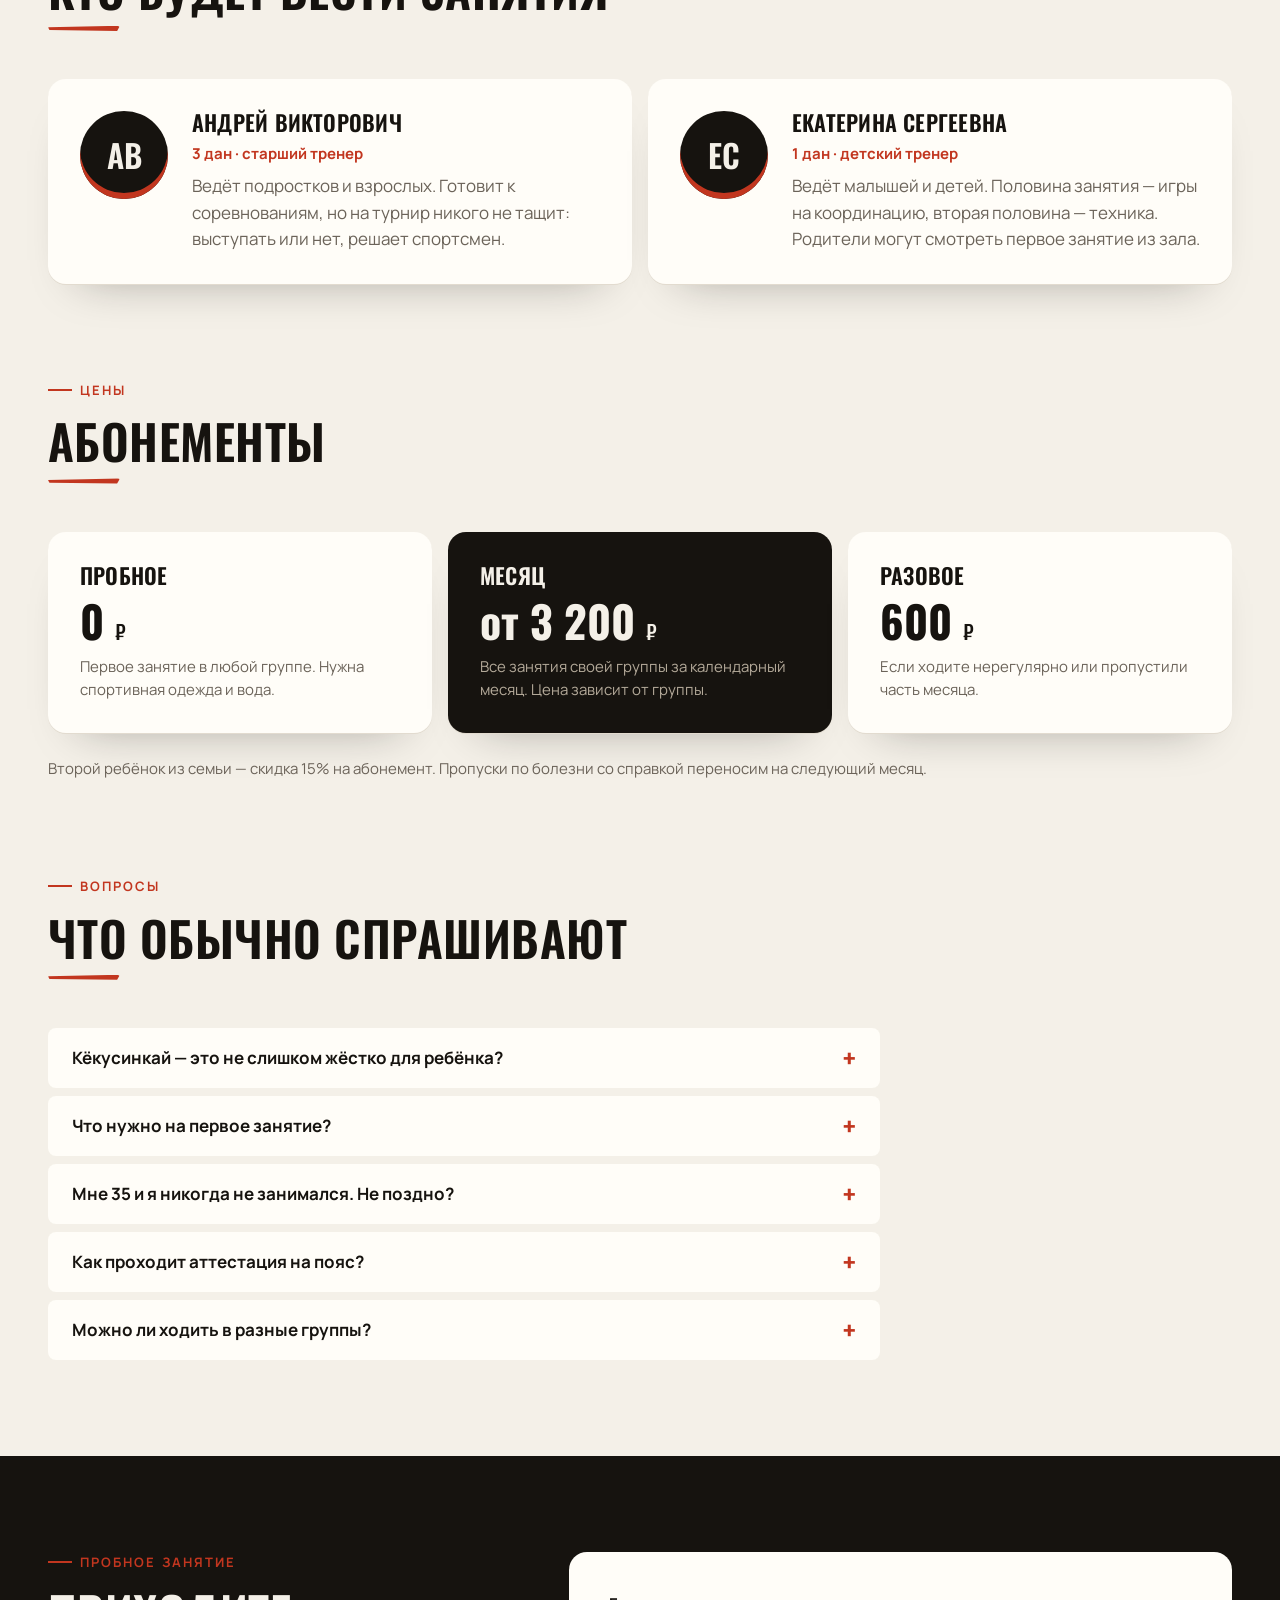
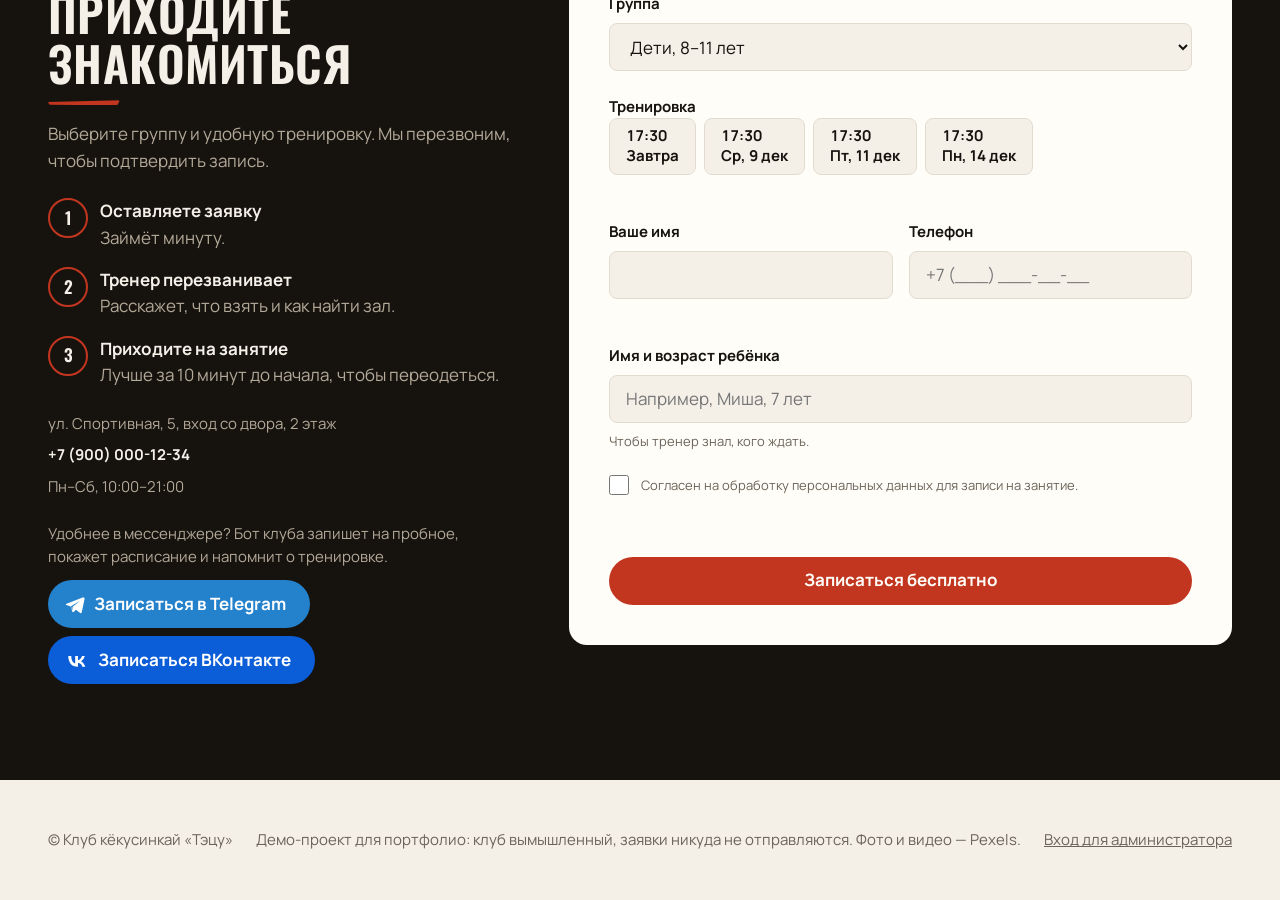
==== commit e742fd92: "Admin: passes and coaches tabs, inline delete confirmation" ====
--- a/index.html
+++ b/index.html
@@ -737,7 +737,7 @@
           <p class="eyebrow">Тренеры</p>
           <h2>Кто будет вести занятия</h2>
         </div>
-        <div class="coaches">
+        <div class="coaches" id="coaches">
           <article class="coach" data-reveal>
             <div class="coach__avatar" aria-hidden="true">АВ</div>
             <div class="coach__body">
@@ -764,7 +764,7 @@
           <p class="eyebrow">Цены</p>
           <h2>Абонементы</h2>
         </div>
-        <ul class="prices">
+        <ul class="prices" id="prices-list">
           <li class="price" data-reveal>
             <h3>Пробное</h3>
             <p class="price__sum">0 <span>₽</span></p>
@@ -958,6 +958,17 @@
           text: "Для новичков и тех, кто возвращается. Общая физподготовка, техника, спарринги — когда будете готовы.",
           sessions: [[1, "19:00"], [3, "19:00"], [5, "12:00"]]
         }
+      ];
+
+      let PASSES = [
+        { name: "Пробное", price: "0", note: "Первое занятие в любой группе. Нужна спортивная одежда и вода.", main: false },
+        { name: "Месяц", price: "от 3 200", note: "Все занятия своей группы за календарный месяц. Цена зависит от группы.", main: true },
+        { name: "Разовое", price: "600", note: "Если ходите нерегулярно или пропустили часть месяца.", main: false }
+      ];
+
+      let COACHES = [
+        { name: "Андрей Викторович", rank: "3 дан · старший тренер", text: "Ведёт подростков и взрослых. Готовит к соревнованиям, но на турнир никого не тащит: выступать или нет, решает спортсмен." },
+        { name: "Екатерина Сергеевна", rank: "1 дан · детский тренер", text: "Ведёт малышей и детей. Половина занятия — игры на координацию, вторая половина — техника. Родители могут смотреть первое занятие из зала." }
       ];
 
       const DAYS = ["Понедельник", "Вторник", "Среда", "Четверг", "Пятница", "Суббота"];
@@ -1112,7 +1123,46 @@
           ));
         }
         watchReveal(list.querySelectorAll("[data-reveal]"));
-        $("#month-price").firstChild.textContent = `от ${formatPrice(Math.min(...GROUPS.map((g) => g.price)))} `;
+      }
+
+      /* ---------- passes and coaches ---------- */
+      function priceText(value) {
+        const v = String(value ?? "").trim();
+        // "3200" -> "3 200", "от 3200" -> "от 3 200"; any other wording is shown as typed
+        return v.replace(/\d[\d\s]*/g, (n) => formatPrice(Number(n.replace(/\s/g, ""))) + (n.endsWith(" ") ? " " : ""));
+      }
+
+      function renderPasses() {
+        const list = $("#prices-list");
+        list.replaceChildren();
+        PASSES.forEach((pass, i) => {
+          const sum = el("p", { class: "price__sum" }, `${priceText(pass.price)} `);
+          if (/\d/.test(pass.price)) sum.append(el("span", { text: "₽" }));
+          list.append(el("li", { class: "price" + (pass.main ? " price--main" : ""), "data-reveal": "", style: `--i: ${i}` },
+            el("h3", { text: pass.name }), sum, el("p", { class: "price__note", text: pass.note || "" })
+          ));
+        });
+        watchReveal(list.querySelectorAll("[data-reveal]"));
+      }
+
+      function initials(name) {
+        return String(name).split(/\s+/).filter(Boolean).slice(0, 2).map((w) => w[0].toUpperCase()).join("");
+      }
+
+      function renderCoaches() {
+        const box = $("#coaches");
+        box.replaceChildren();
+        COACHES.forEach((c, i) => {
+          box.append(el("article", { class: "coach", "data-reveal": "", style: `--i: ${i}` },
+            el("div", { class: "coach__avatar", "aria-hidden": "true", text: initials(c.name) }),
+            el("div", { class: "coach__body" },
+              el("h3", { text: c.name }),
+              c.rank ? el("p", { class: "coach__rank", text: c.rank }) : "",
+              el("p", { class: "coach__text", text: c.text || "" })
+            )
+          ));
+        });
+        watchReveal(box.querySelectorAll("[data-reveal]"));
       }
 
       /* ---------- belts ---------- */
@@ -1711,8 +1761,7 @@
           const row = rows.find(([key]) => key.toLowerCase().startsWith(label));
           return row && row[1] ? row[1] : null;
         };
-        const single = get("разовое"), discount = get("скидка"), phone = get("телефон"), address = get("адрес"), hours = get("часы");
-        if (single && Number.isFinite(toNumber(single))) $("#single-price").firstChild.textContent = `${formatPrice(toNumber(single))} `;
+        const discount = get("скидка"), phone = get("телефон"), address = get("адрес"), hours = get("часы");
         if (discount && Number.isFinite(toNumber(discount))) $("#discount").textContent = String(toNumber(discount));
         if (address) $("#club-address").textContent = address;
         if (hours) $("#club-hours").textContent = hours;
@@ -1742,7 +1791,10 @@
         const res = await fetch(API_URL, { cache: "no-store" });
         const json = await res.json();
         if (!json.ok) throw new Error(json.error || "API error");
-        const { groups = [], schedule = [], settings = {} } = json.data;
+        const { groups = [], schedule = [], settings = {}, passes, coaches } = json.data;
+        // these two are optional: an older script or an empty sheet keeps the built-in ones
+        if (Array.isArray(passes) && passes.length) { PASSES = passes; renderPasses(); }
+        if (Array.isArray(coaches) && coaches.length) { COACHES = coaches; renderCoaches(); }
         return [
           groups.map((g) => [g.name, g.from, g.to ?? "", g.price, g.length, g.text]),
           schedule.map((x) => [x.group, x.day, x.time]),
@@ -1829,6 +1881,8 @@
       /* ---------- start ---------- */
       renderMatch();
       renderGroups();
+      renderPasses();
+      renderCoaches();
       renderBelts();
       renderFilters();
       renderWeek();
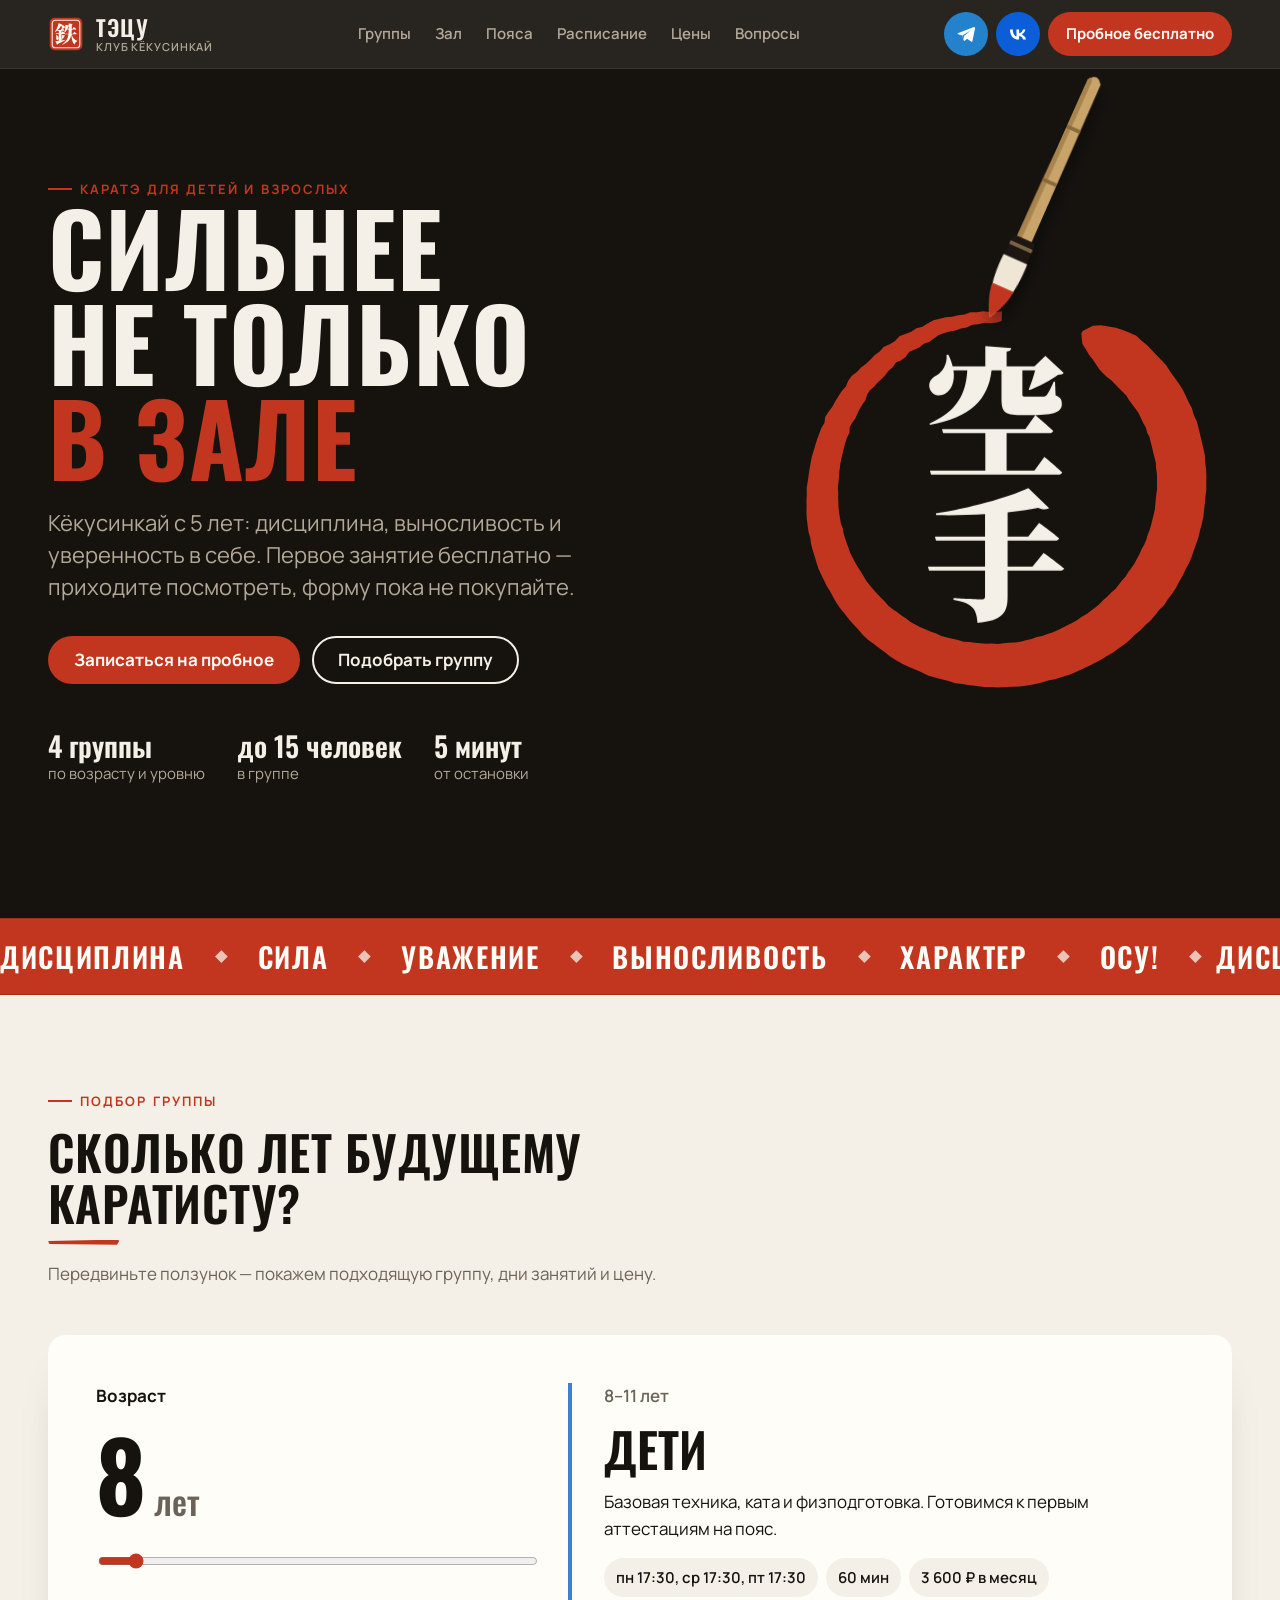
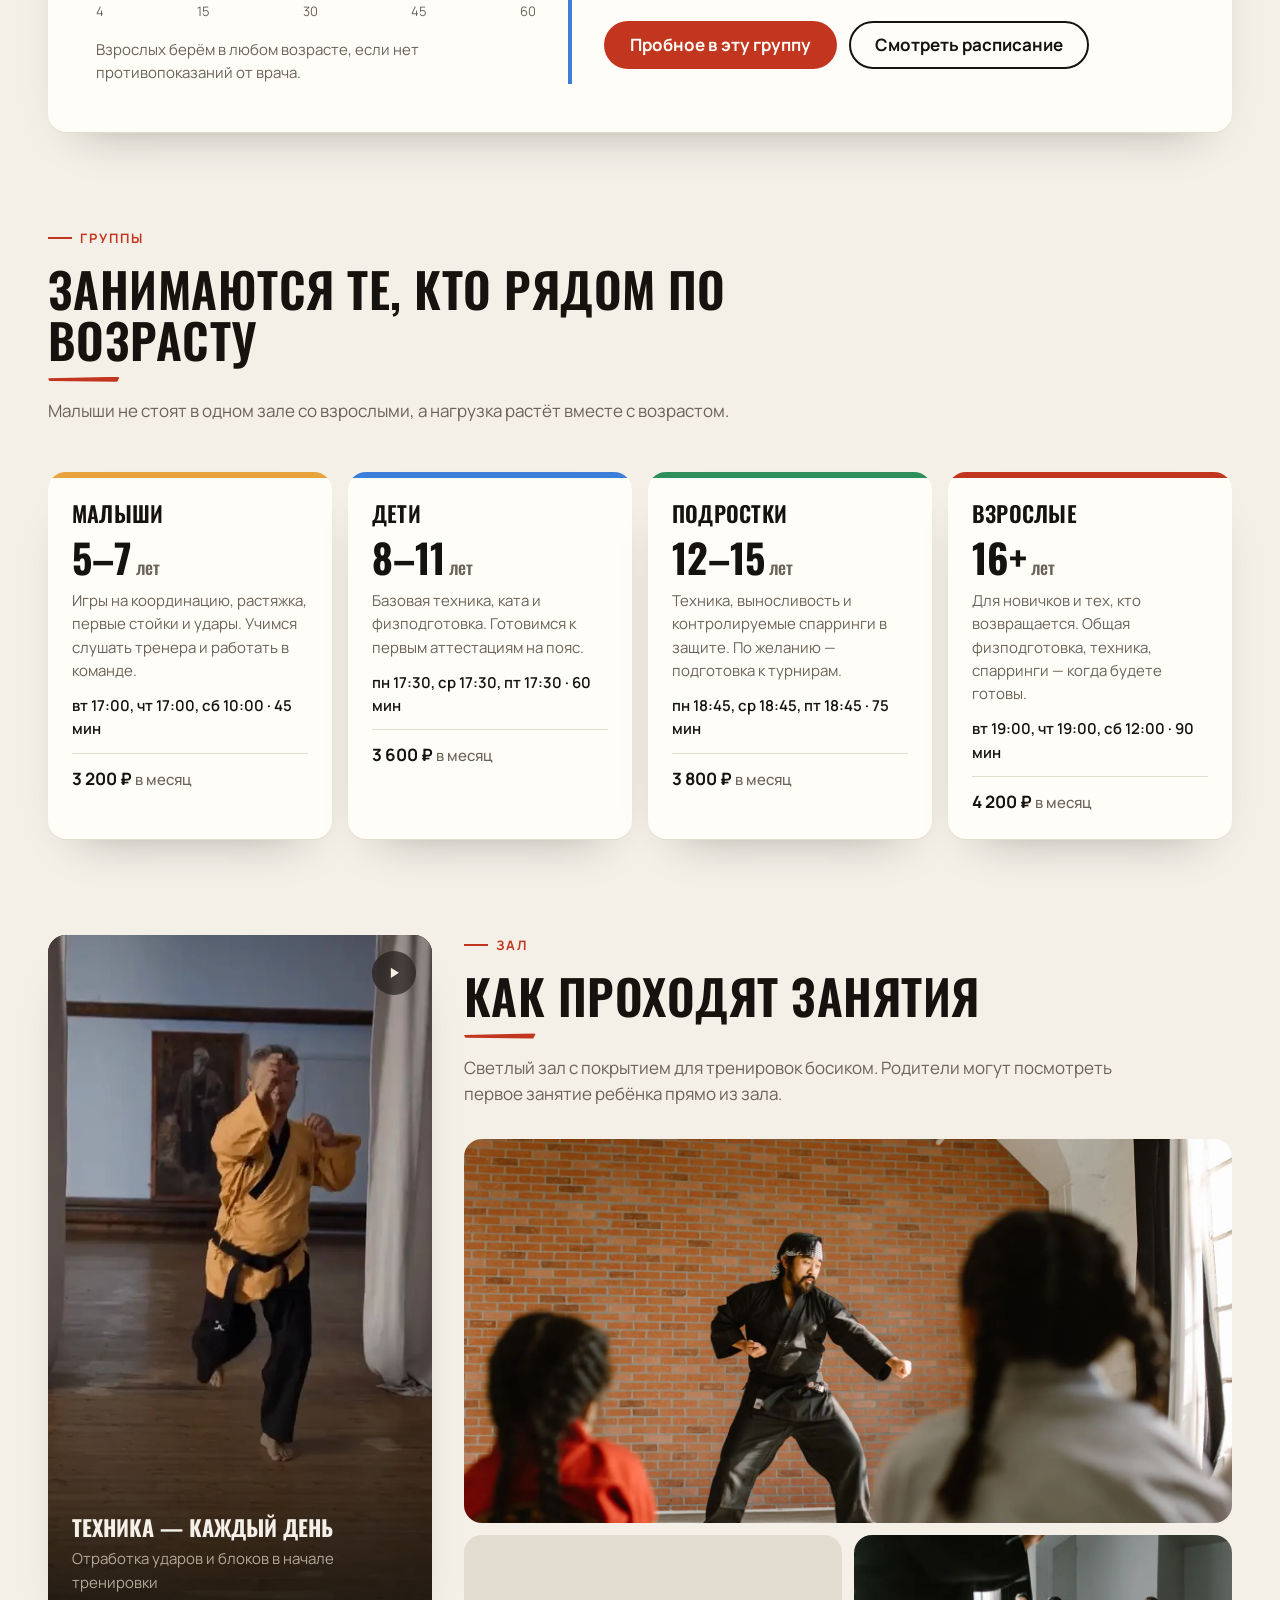
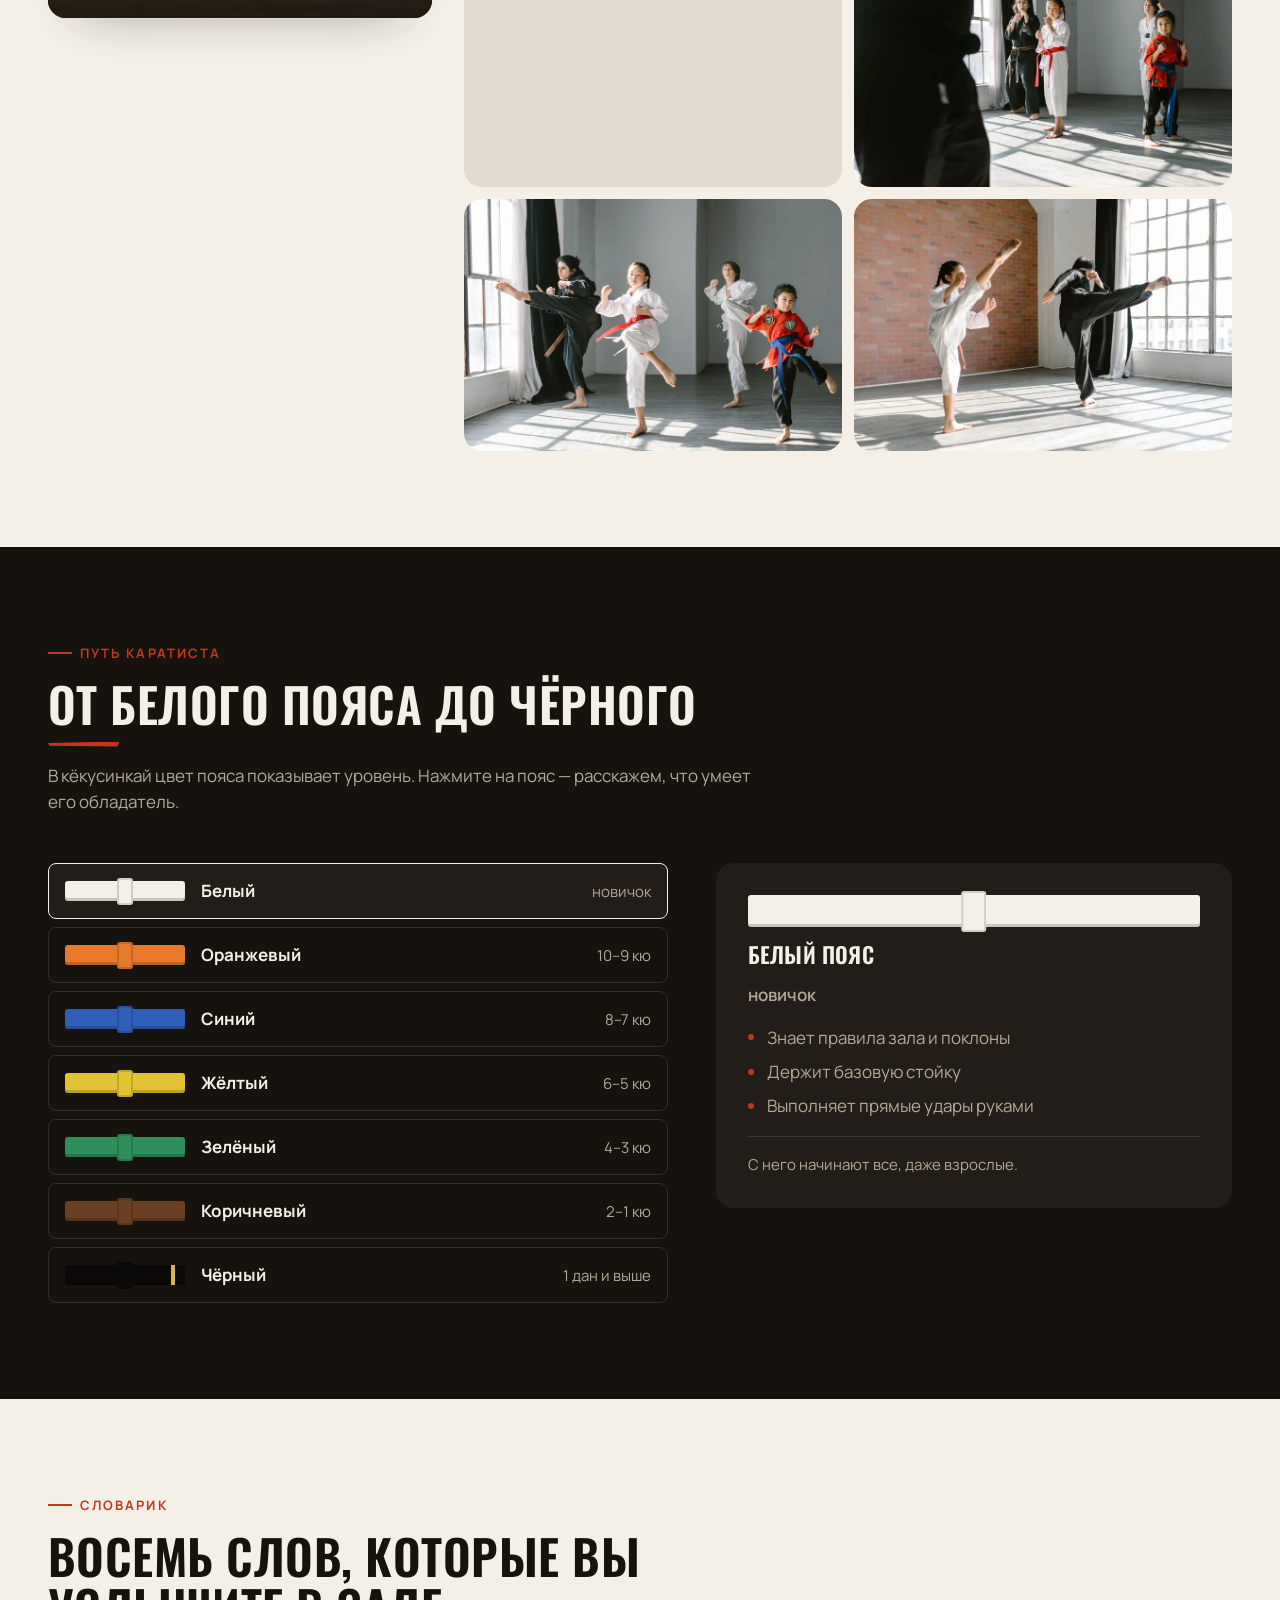
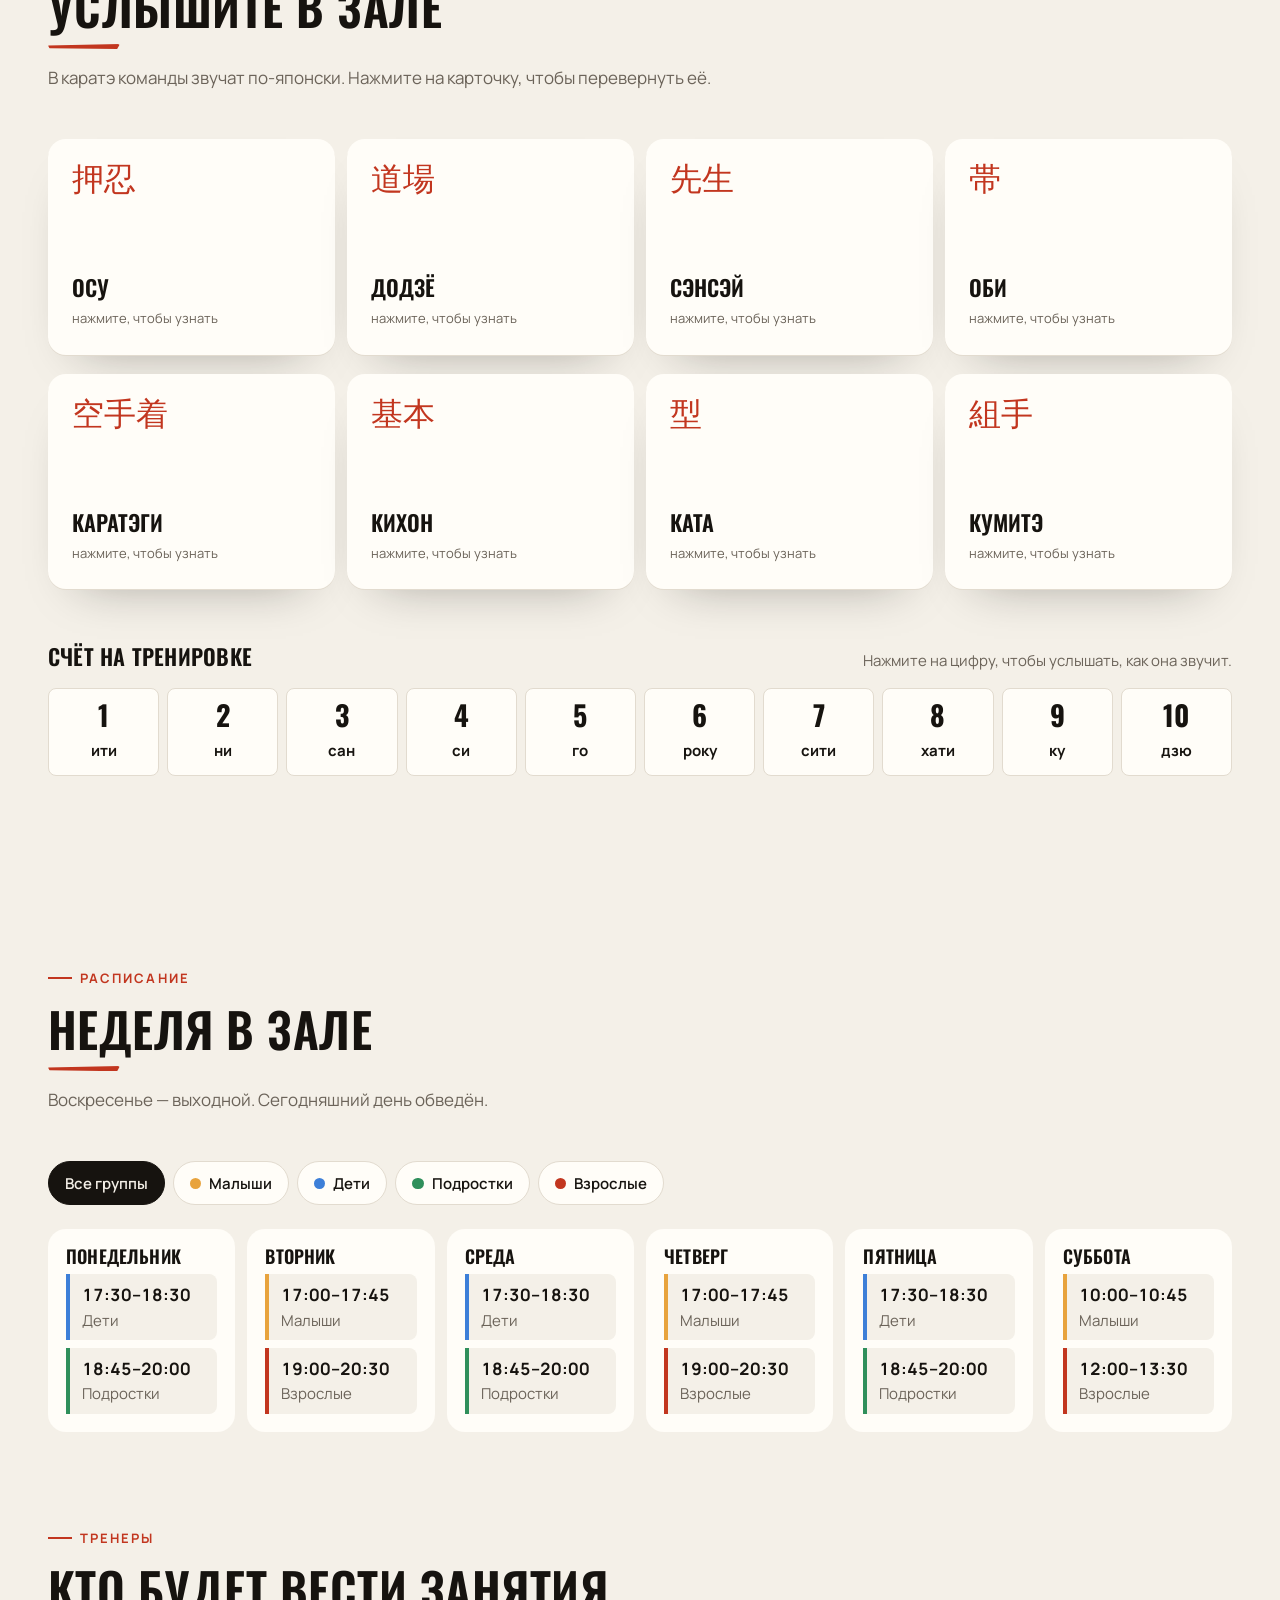
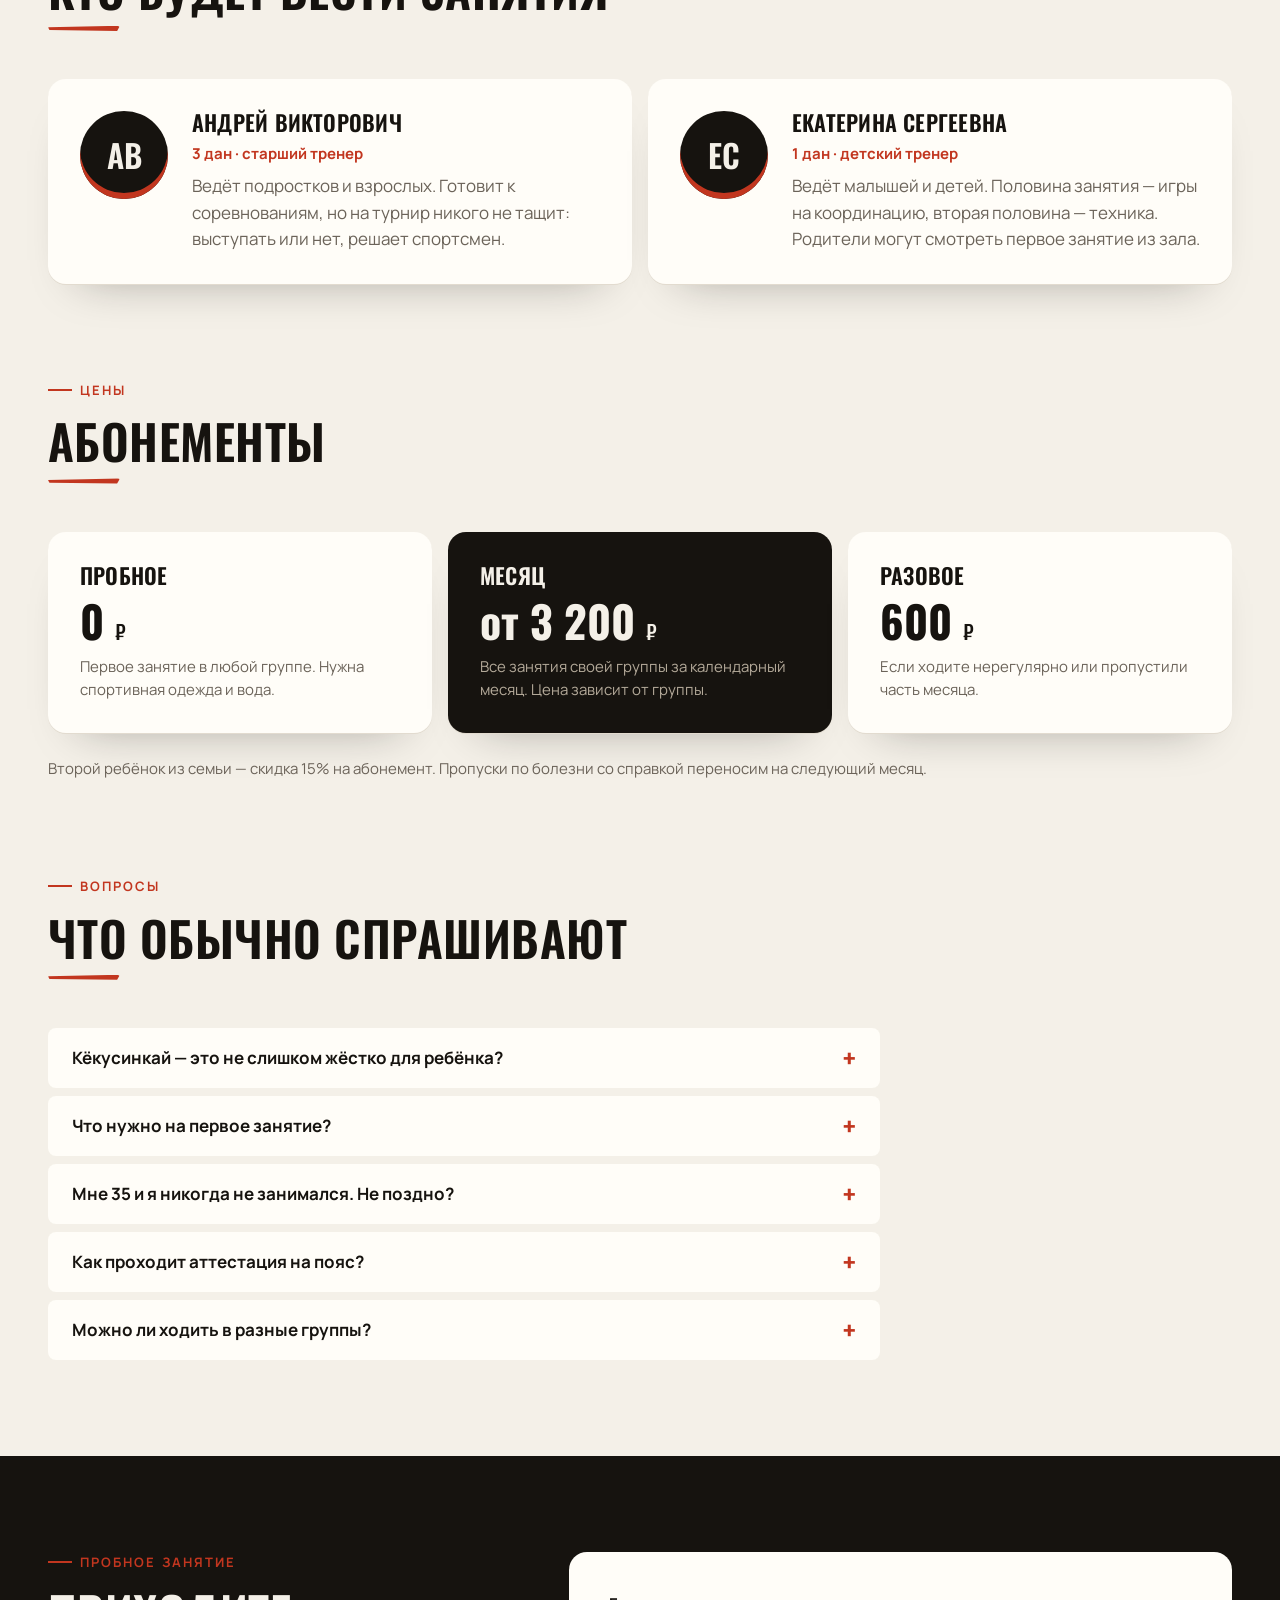
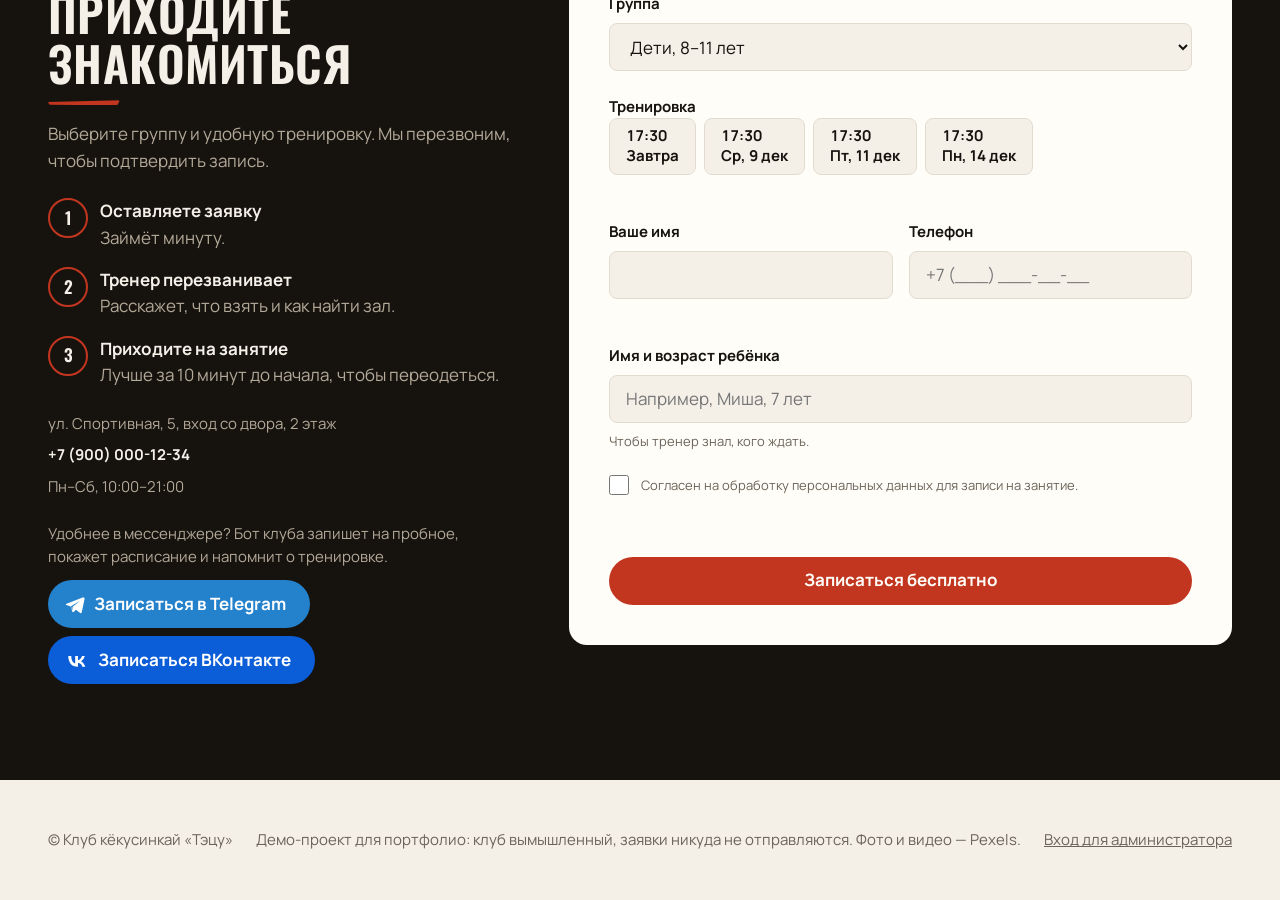
==== commit e2eb448b: "Стили: объединил разрозненные правила, убрал инлайн-стили и неиспользуемые классы" ====
--- a/index.html
+++ b/index.html
@@ -103,6 +103,8 @@
 
     .section { padding-block: var(--space-24); }
     .section__head { display: grid; gap: var(--space-4); max-width: 44rem; margin-bottom: var(--space-12); }
+    .section--flush { padding-top: 0; }
+    .section__head--flush { margin-bottom: 0; }
     .section__lead { color: var(--c-muted); font-size: var(--fs-m); }
 
     .btn {
@@ -116,6 +118,7 @@
     .btn--red { background: var(--c-red); color: var(--c-red-ink); }
     .btn--red:hover { background: #a82c18; }
     .btn--ghost { border-color: currentColor; background: transparent; }
+    .btn--ink { color: var(--c-ink); }
     .btn--ghost:hover { background: rgba(244, 240, 232, 0.1); }
     .btn[disabled] { opacity: 0.5; cursor: not-allowed; }
 
@@ -126,14 +129,15 @@
       backdrop-filter: blur(10px);
       color: var(--c-night-ink);
       border-bottom: 1px solid rgba(244, 240, 232, 0.08);
+      transition: box-shadow 0.3s;
     }
     .header__row { display: flex; align-items: center; justify-content: space-between; gap: var(--space-6); min-height: 4.25rem; }
     .logo { display: flex; align-items: center; gap: var(--space-3); text-decoration: none; }
-    .logo__mark { width: 2.25rem; height: 2.25rem; }
+    .logo__mark { flex: none; width: 2.25rem; height: 2.25rem; }
     .logo__name { font-family: var(--f-display); font-size: 1.375rem; font-weight: 600; letter-spacing: 0.04em; text-transform: uppercase; line-height: 1; }
     .logo__name small { display: block; font-family: var(--f-body); font-size: 0.6875rem; letter-spacing: 0.08em; color: var(--c-night-muted); font-weight: 600; margin-top: 3px; }
     .nav { display: flex; gap: var(--space-6); font-size: var(--fs-s); font-weight: 600; }
-    .nav a { text-decoration: none; color: var(--c-night-muted); transition: color 0.2s; }
+    .nav a { position: relative; text-decoration: none; color: var(--c-night-muted); transition: color 0.2s; }
     .nav a:hover { color: var(--c-night-ink); }
     .header .btn { min-height: 2.75rem; padding-inline: var(--space-4); font-size: var(--fs-s); }
     @media (max-width: 860px) { .nav { display: none; } }
@@ -204,9 +208,7 @@
 
     .group, .coach, .price { transition: transform 0.25s, box-shadow 0.25s; }
     .group:hover, .coach:hover, .price:hover { transform: translateY(-4px); box-shadow: 0 1px 0 var(--c-line), 0 30px 50px -30px rgba(22, 19, 15, 0.55); }
-    .header { transition: box-shadow 0.3s; }
     .header.is-scrolled { box-shadow: 0 10px 30px -12px rgba(0,0,0,0.5); }
-    .nav a { position: relative; }
     .nav a::after { content: ""; position: absolute; left: 0; right: 0; bottom: -0.4rem; height: 2px; background: var(--c-red); transform: scaleX(0); transition: transform 0.25s; }
     .nav a:hover::after, .nav a.is-active::after { transform: scaleX(1); }
     .nav a.is-active { color: var(--c-night-ink); }
@@ -288,8 +290,7 @@
     .lightbox::backdrop { background: rgba(12, 10, 8, 0.6); }
     .lightbox[open] { display: grid; grid-template-rows: auto minmax(0, 1fr) auto; }
     .lightbox__bar { display: flex; justify-content: space-between; align-items: center; padding: var(--space-4) var(--gutter); font-size: var(--fs-s); color: var(--c-night-muted); }
-    .lightbox__stage { position: relative; display: grid; place-items: center; padding: 0 clamp(0.5rem, 6vw, 5rem); touch-action: pan-y; }
-    .lightbox__stage { min-height: 0; }
+    .lightbox__stage { position: relative; display: grid; place-items: center; min-height: 0; padding: 0 clamp(0.5rem, 6vw, 5rem); touch-action: pan-y; }
     .lightbox__stage img { max-width: 100%; max-height: calc(100dvh - 9.5rem); object-fit: contain; border-radius: var(--radius-s); user-select: none; -webkit-user-drag: none; }
     .lightbox__caption { padding: var(--space-4) var(--gutter) var(--space-6); text-align: center; color: var(--c-night-muted); }
     .icon-btn {
@@ -378,8 +379,8 @@
     /* ---------- messengers ---------- */
     .msgr { display: flex; flex-wrap: wrap; gap: var(--space-2); }
     .msgr__btn {
-      display: inline-flex; align-items: center; gap: var(--space-2); min-height: 3rem; padding: 0 var(--space-6) 0 var(--space-4);
-      border-radius: 999px; color: #fff; font-weight: 700; text-decoration: none; transition: transform 0.2s, filter 0.2s;
+      position: relative; display: inline-flex; align-items: center; gap: var(--space-2); min-height: 3rem; padding: 0 var(--space-6) 0 var(--space-4);
+      border-radius: 999px; color: #fff; font-weight: 700; text-decoration: none; transition: transform 0.15s, filter 0.2s;
     }
     .msgr__btn:hover { transform: translateY(-2px); filter: brightness(1.08); }
     .msgr__btn svg { width: 1.35rem; height: 1.35rem; flex: none; }
@@ -388,7 +389,6 @@
     .msgr__btn--vk svg { width: 1.6rem; height: 1.6rem; }
 
     .header__actions { display: flex; align-items: center; gap: var(--space-2); }
-    .logo__mark { flex: none; }
     @media (max-width: 480px) { .hide-sm { display: none; } }
     @media (max-width: 350px) { .logo__name { display: none; } }
     .msgr__btn--icon { position: relative; flex: none; width: 2.75rem; min-height: 2.75rem; padding: 0; justify-content: center; }
@@ -401,13 +401,11 @@
     }
 
     /* press feedback for every messenger button: sinks in, then a ring spreads out */
-    .msgr__btn { transition: transform 0.15s, filter 0.2s; }
     .msgr__btn:active { transform: scale(0.9); }
     .msgr__btn::after {
       content: ""; position: absolute; inset: 0; border-radius: inherit; pointer-events: none;
       box-shadow: 0 0 0 0 currentColor; opacity: 0;
     }
-    .msgr__btn { position: relative; }
     .msgr__btn--tg::after { color: #2481cc; }
     .msgr__btn--vk::after { color: #0b5ed7; }
     .msgr__btn.is-pressed::after { animation: ring 0.6s ease-out; }
@@ -654,7 +652,7 @@
       </div>
     </section>
 
-    <section class="section" id="groups" style="padding-top: 0">
+    <section class="section section--flush" id="groups">
       <div class="container">
         <div class="section__head" data-reveal>
           <p class="eyebrow">Группы</p>
@@ -665,7 +663,7 @@
       </div>
     </section>
 
-    <section class="section" id="gym" style="padding-top: 0">
+    <section class="section section--flush" id="gym">
       <div class="container gym">
         <div class="clip" data-reveal>
           <video id="clip" src="media/training.mp4" poster="media/training-poster.webp" muted loop playsinline preload="metadata" aria-label="Фрагмент тренировки: отработка техники"></video>
@@ -676,7 +674,7 @@
           <p class="clip__caption"><strong>Техника — каждый день</strong><span>Отработка ударов и блоков в начале тренировки</span></p>
         </div>
         <div class="gym__side">
-          <div class="section__head" data-reveal style="margin-bottom: 0">
+          <div class="section__head section__head--flush" data-reveal>
             <p class="eyebrow">Зал</p>
             <h2>Как проходят занятия</h2>
             <p class="section__lead">Светлый зал с покрытием для тренировок босиком. Родители могут посмотреть первое занятие ребёнка прямо из зала.</p>
@@ -731,7 +729,7 @@
       </div>
     </section>
 
-    <section class="section" style="padding-top: 0">
+    <section class="section section--flush">
       <div class="container">
         <div class="section__head" data-reveal>
           <p class="eyebrow">Тренеры</p>
@@ -758,7 +756,7 @@
       </div>
     </section>
 
-    <section class="section" id="prices" style="padding-top: 0">
+    <section class="section section--flush" id="prices">
       <div class="container">
         <div class="section__head" data-reveal>
           <p class="eyebrow">Цены</p>
@@ -785,7 +783,7 @@
       </div>
     </section>
 
-    <section class="section" id="faq" style="padding-top: 0">
+    <section class="section section--flush" id="faq">
       <div class="container">
         <div class="section__head" data-reveal>
           <p class="eyebrow">Вопросы</p>
@@ -819,7 +817,7 @@
     <section class="section trial-section" id="trial">
       <div class="container trial">
         <div class="trial__info">
-          <div class="section__head" style="margin-bottom: 0" data-reveal>
+          <div class="section__head section__head--flush" data-reveal>
             <p class="eyebrow">Пробное занятие</p>
             <h2>Приходите знакомиться</h2>
             <p class="section__lead">Выберите группу и удобную тренировку. Мы перезвоним, чтобы подтвердить запись.</p>
@@ -893,7 +891,7 @@
             <h3>Заявка принята</h3>
             <p class="done__summary" id="done-summary"></p>
             <p class="done__text">Тренер перезвонит в течение дня. Если планы поменяются — просто скажите ему по телефону.</p>
-            <button class="btn btn--ghost" type="button" id="again" style="color: var(--c-ink)">Записать ещё кого-то</button>
+            <button class="btn btn--ghost btn--ink" type="button" id="again">Записать ещё кого-то</button>
           </div>
         </div>
       </div>
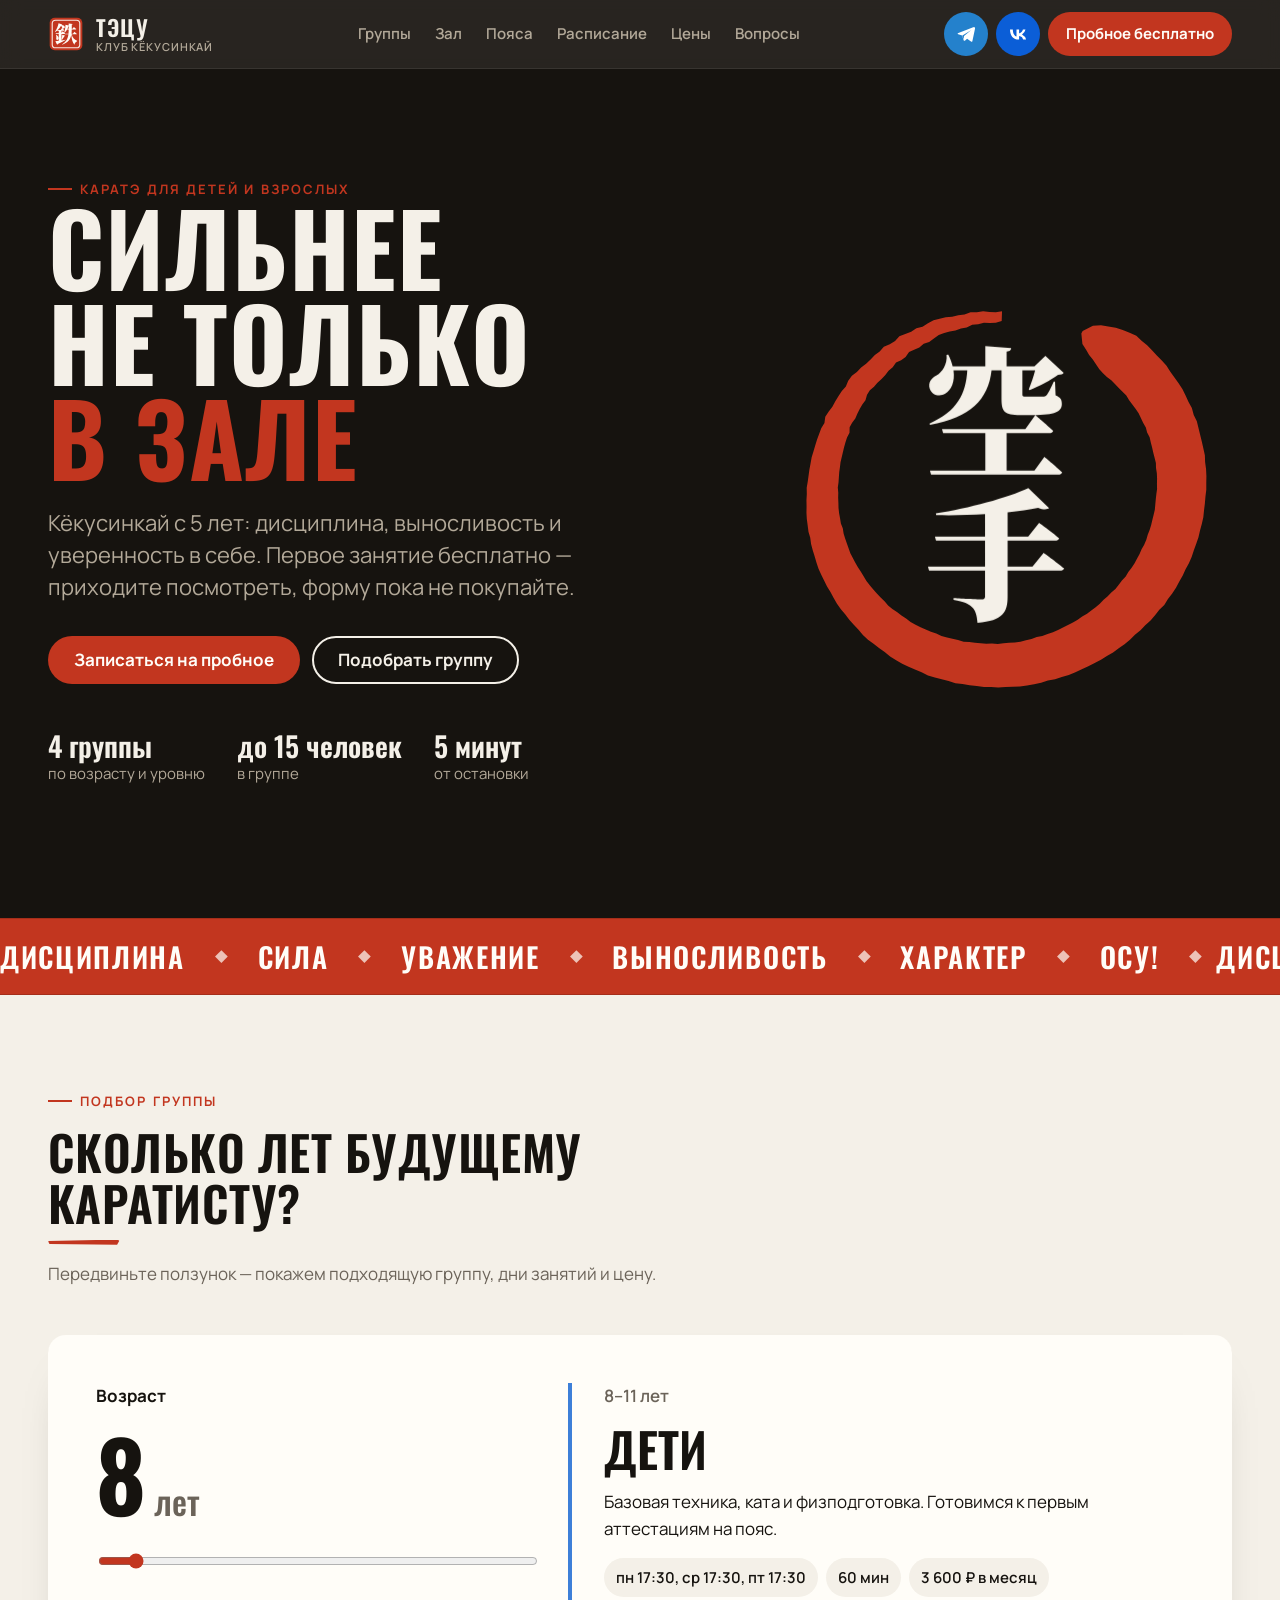
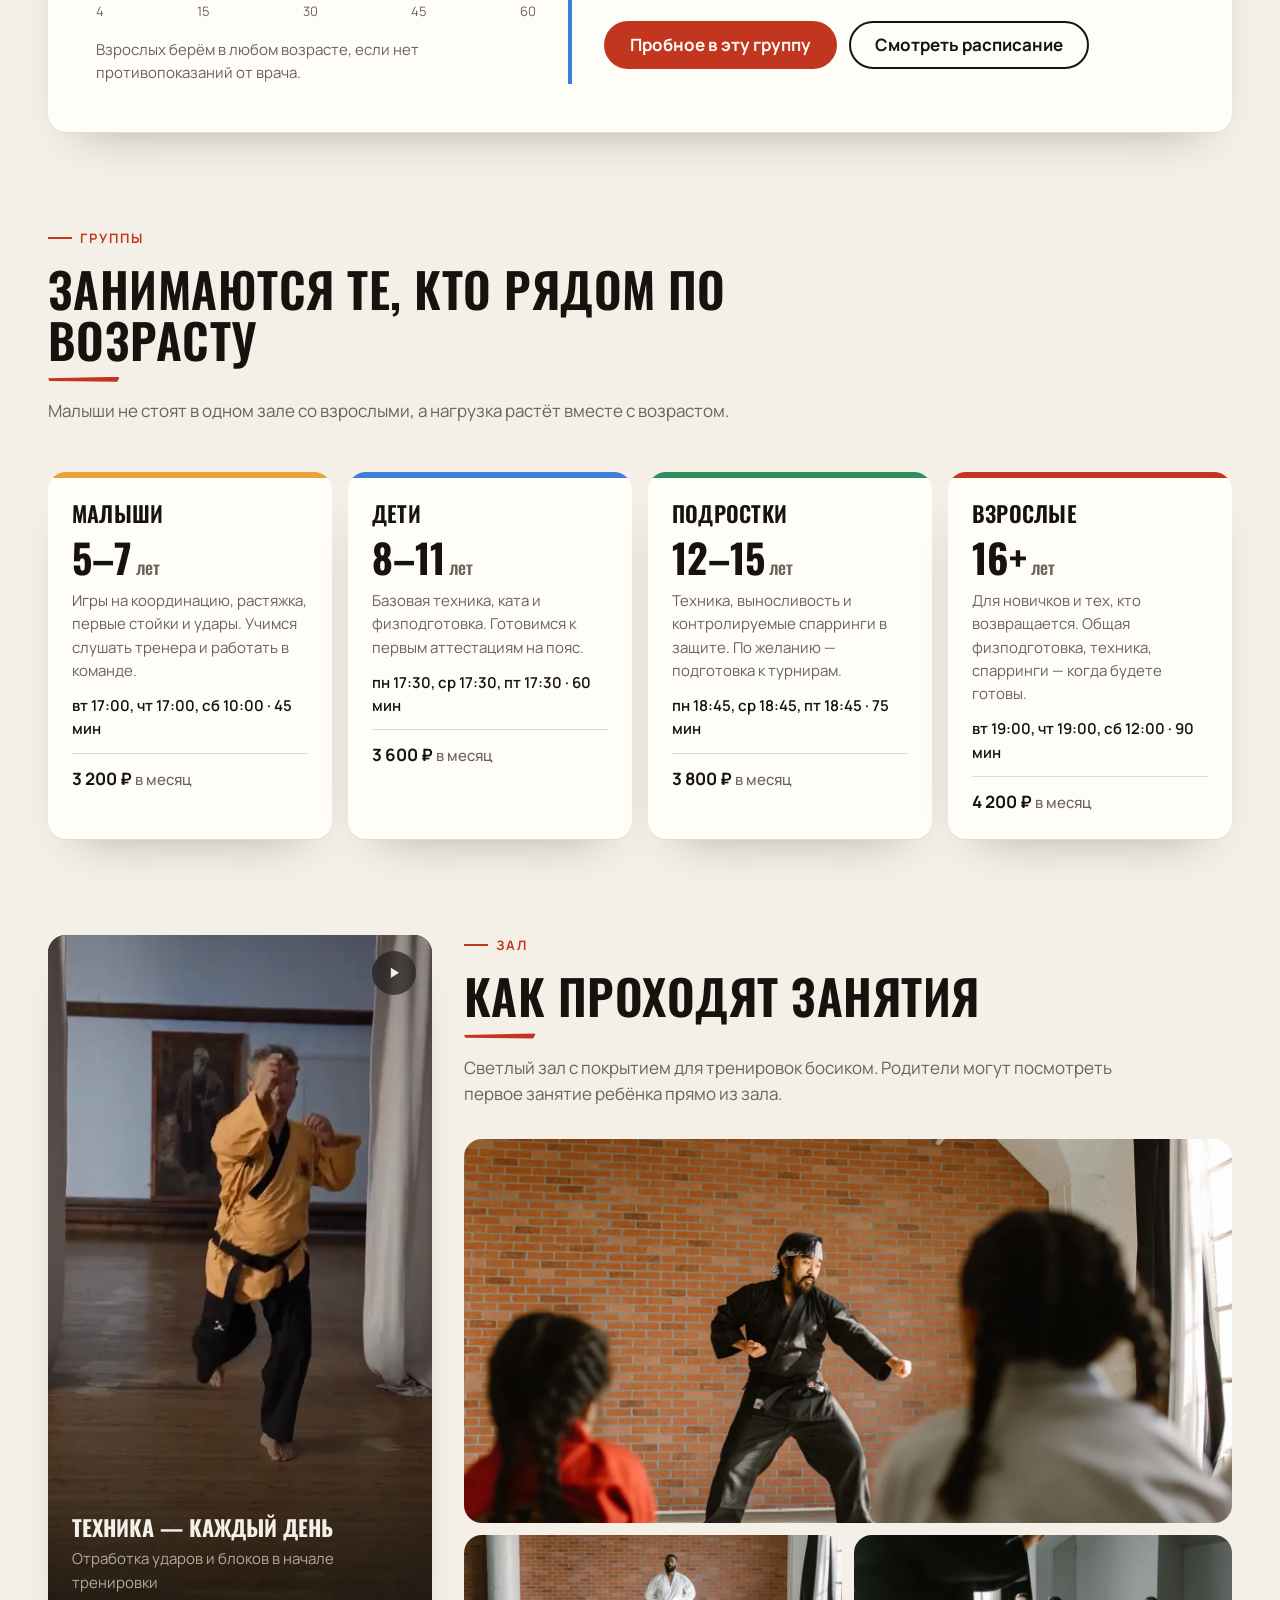
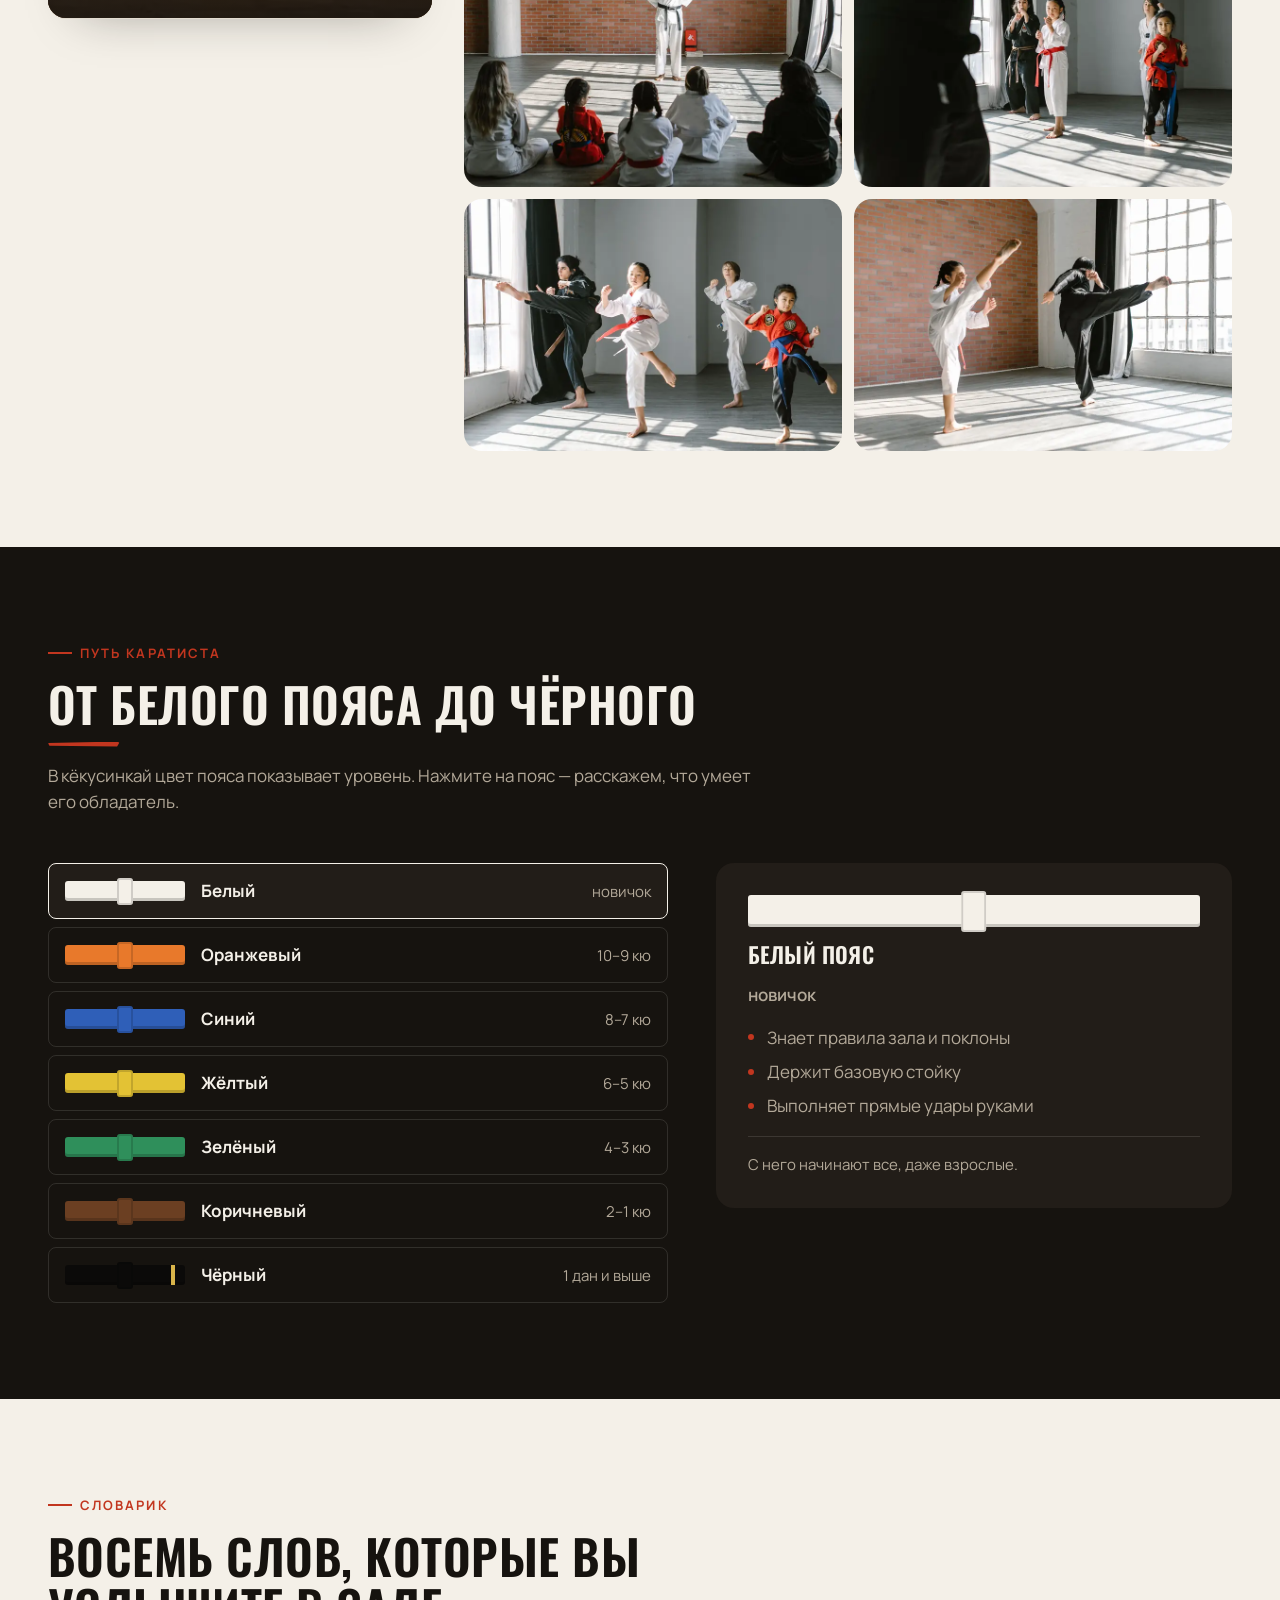
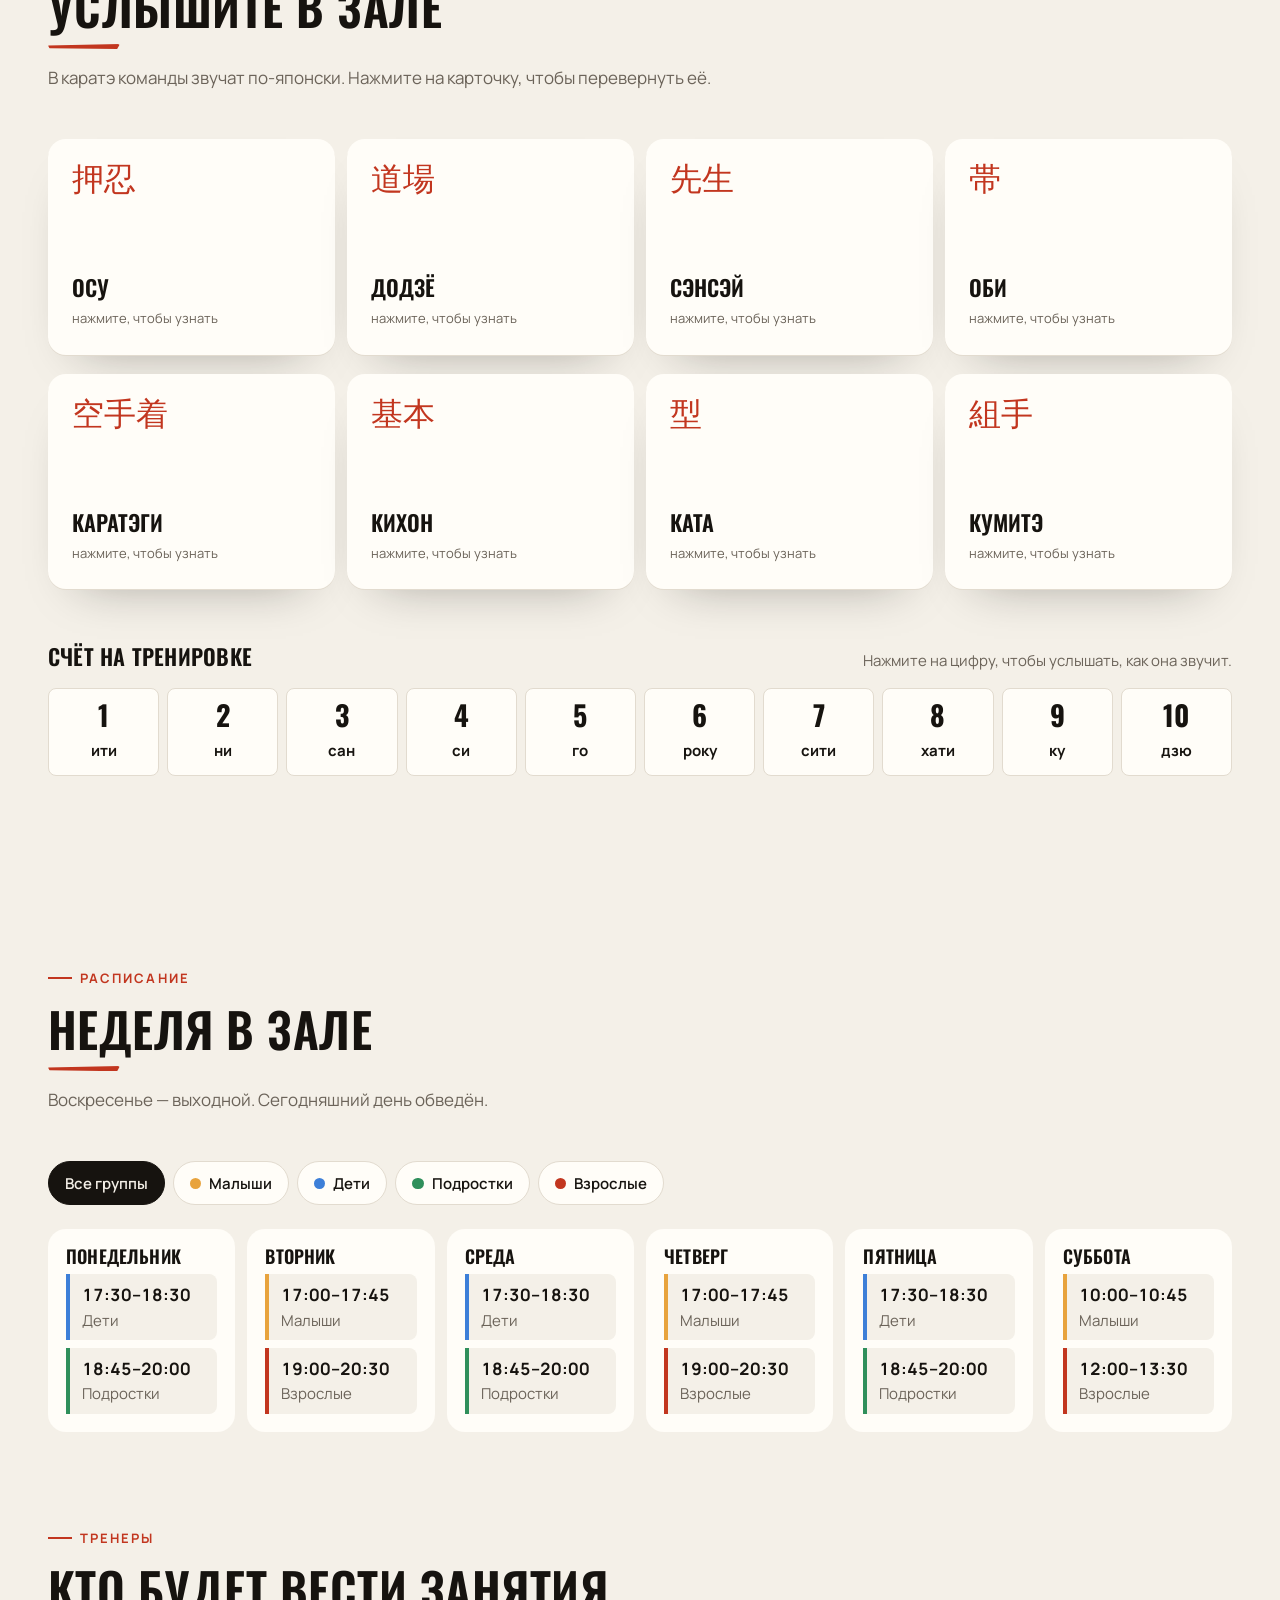
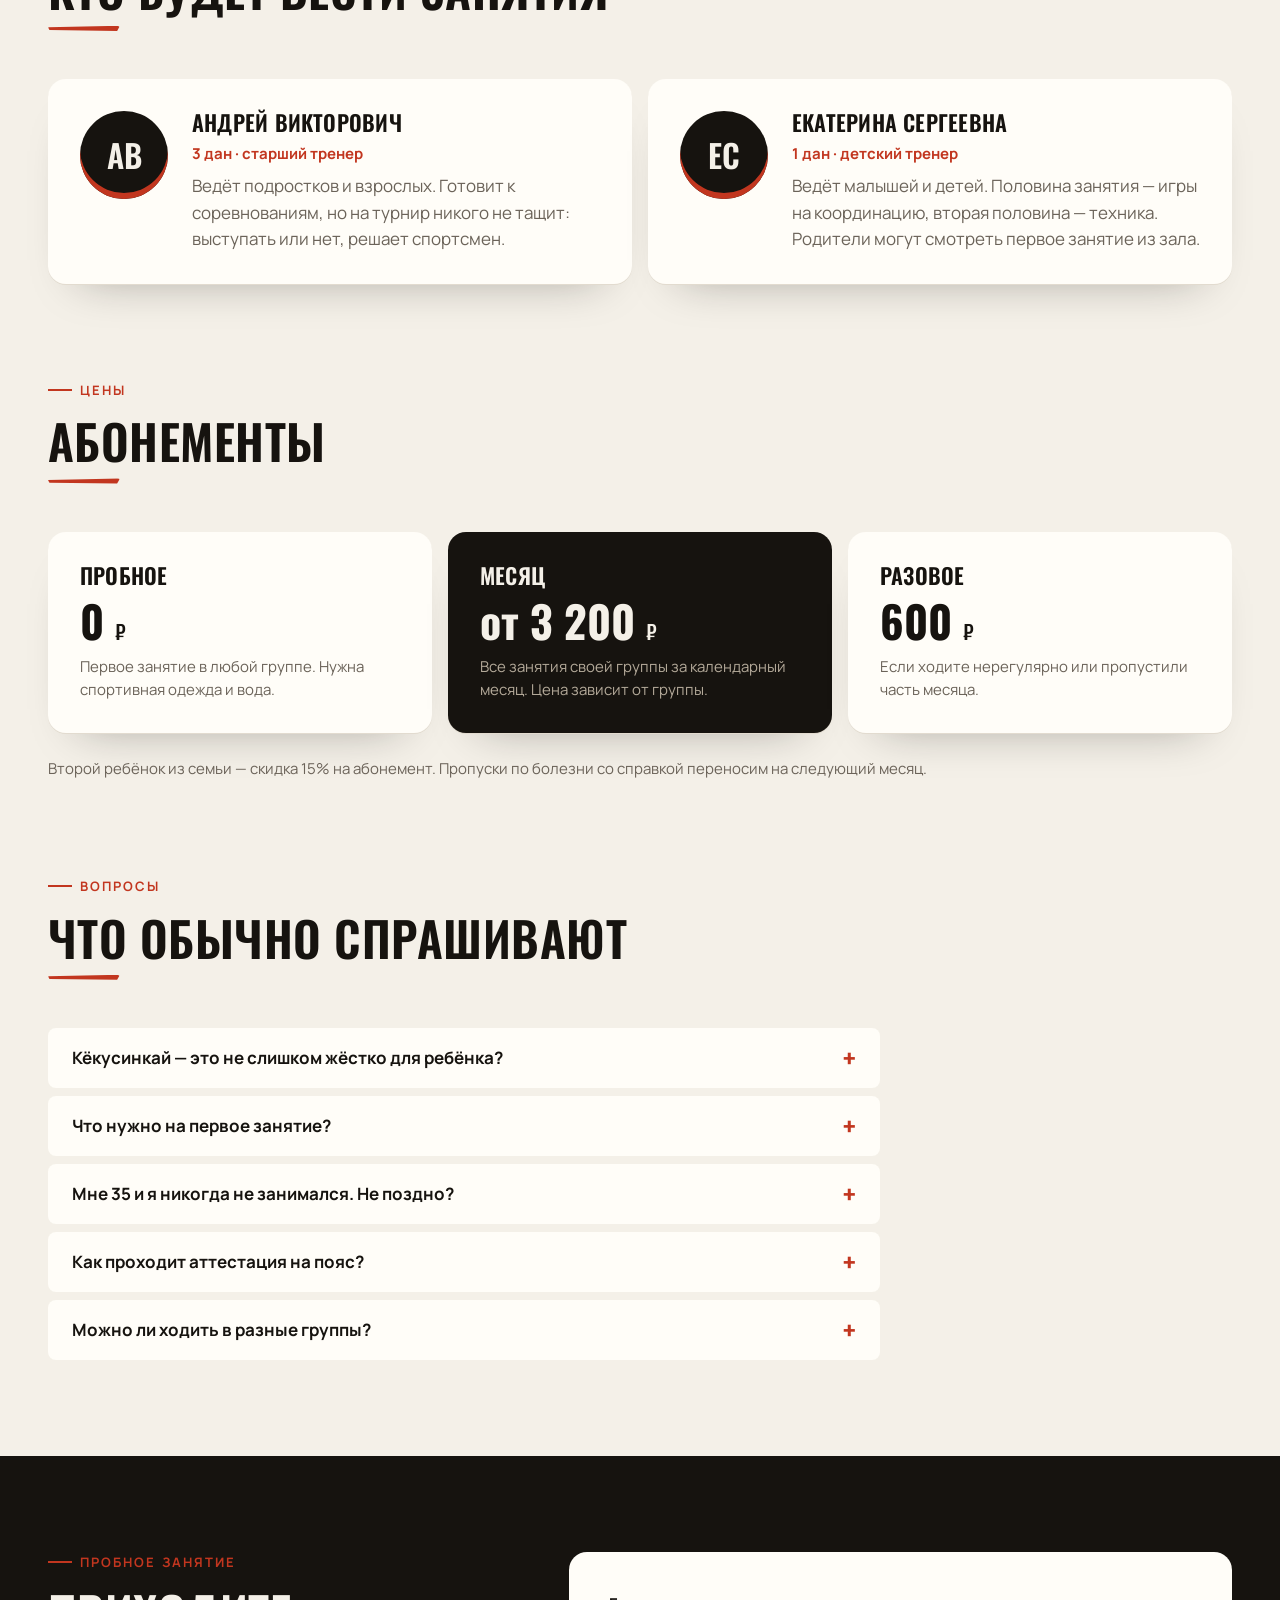
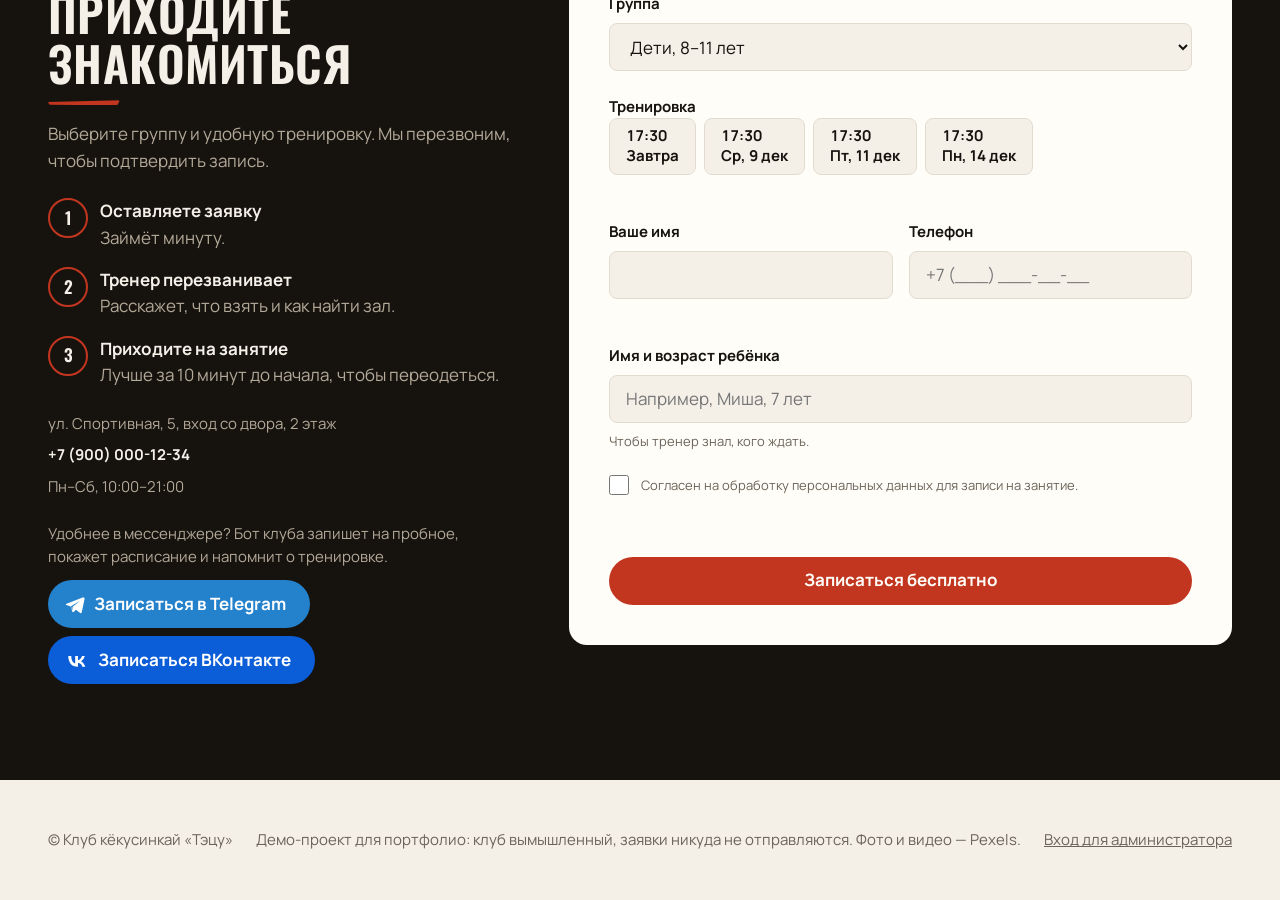
==== commit 8f5b11f7: "Вынес стили и скрипты в отдельные файлы" ====
--- a/index.html
+++ b/index.html
@@ -17,541 +17,7 @@
   <link rel="preconnect" href="https://fonts.googleapis.com">
   <link rel="preconnect" href="https://fonts.gstatic.com" crossorigin>
   <link href="https://fonts.googleapis.com/css2?family=Oswald:wght@500;600;700&family=Manrope:wght@400;500;600;700&display=swap" rel="stylesheet">
-  <style>
-    :root {
-      --c-paper: #f4f0e8;
-      --c-surface: #fffdf8;
-      --c-ink: #16130f;
-      --c-muted: #6b6359;
-      --c-line: #e2dbcf;
-      --c-red: #c2361f;
-      --c-red-ink: #fffdf8;
-      --c-night: #16130f;
-      --c-night-2: #221d18;
-      --c-night-ink: #f4f0e8;
-      --c-night-muted: #b3a999;
-      --c-ok: #2f7a45;
-      --c-error: #b42318;
-
-      /* group colours: distinct in lightness too, not only hue */
-      --g-kids: #e8a33d;
-      --g-junior: #3d7fd8;
-      --g-teen: #2f8f5b;
-      --g-adult: #c2361f;
-
-      --f-display: "Oswald", "Arial Narrow", system-ui, sans-serif;
-      --f-body: "Manrope", "Segoe UI", Roboto, system-ui, sans-serif;
-
-      --fs-xs: 0.8125rem;
-      --fs-s: 0.9375rem;
-      --fs-m: 1.0625rem;
-      --fs-l: 1.375rem;
-      --fs-xl: clamp(2rem, 1.3rem + 2.6vw, 3rem);
-      --fs-xxl: clamp(3rem, 1.6rem + 6vw, 6.25rem);
-
-      --space-2: 0.5rem;
-      --space-3: 0.75rem;
-      --space-4: 1rem;
-      --space-6: 1.5rem;
-      --space-8: 2rem;
-      --space-12: 3rem;
-      --space-16: 4rem;
-      --space-24: 6rem;
-
-      --radius-s: 8px;
-      --radius-l: 18px;
-      --container: 74rem;
-      --gutter: clamp(1rem, 4vw, 2.5rem);
-      --shadow: 0 1px 0 var(--c-line), 0 24px 48px -32px rgba(22, 19, 15, 0.4);
-      color-scheme: light;
-    }
-
-    *, *::before, *::after { box-sizing: border-box; }
-    html { scroll-behavior: smooth; scroll-padding-top: 5rem; }
-    body {
-      margin: 0;
-      font-family: var(--f-body);
-      font-size: var(--fs-m);
-      line-height: 1.55;
-      color: var(--c-ink);
-      background: var(--c-paper);
-      -webkit-font-smoothing: antialiased;
-    }
-    img, svg { display: block; max-width: 100%; }
-    a { color: inherit; }
-    button, input, select, textarea { font: inherit; color: inherit; }
-    :focus-visible { outline: 3px solid var(--c-red); outline-offset: 3px; border-radius: 4px; }
-
-    .container { width: min(100% - 2 * var(--gutter), var(--container)); margin-inline: auto; }
-    .visually-hidden {
-      position: absolute; width: 1px; height: 1px; padding: 0; margin: -1px;
-      overflow: hidden; clip: rect(0 0 0 0); white-space: nowrap; border: 0;
-    }
-    .skip { position: absolute; left: -999px; top: 0; }
-    .skip:focus { left: var(--space-4); top: var(--space-4); z-index: 100; background: var(--c-surface); padding: var(--space-2) var(--space-4); }
-
-    h1, h2, h3 { font-family: var(--f-display); font-weight: 600; line-height: 1.05; margin: 0; letter-spacing: 0.01em; text-transform: uppercase; }
-    h2 { font-size: var(--fs-xl); }
-    h3 { font-size: var(--fs-l); }
-    p { margin: 0; }
-
-    .eyebrow {
-      display: inline-flex; align-items: center; gap: var(--space-2);
-      font-size: var(--fs-xs); font-weight: 700; letter-spacing: 0.16em; text-transform: uppercase; color: var(--c-red);
-    }
-    .eyebrow::before { content: ""; width: 1.5rem; height: 2px; background: currentColor; }
-
-    .section { padding-block: var(--space-24); }
-    .section__head { display: grid; gap: var(--space-4); max-width: 44rem; margin-bottom: var(--space-12); }
-    .section--flush { padding-top: 0; }
-    .section__head--flush { margin-bottom: 0; }
-    .section__lead { color: var(--c-muted); font-size: var(--fs-m); }
-
-    .btn {
-      display: inline-flex; align-items: center; justify-content: center; gap: var(--space-2);
-      min-height: 3rem; padding: 0 var(--space-6);
-      border: 2px solid transparent; border-radius: 999px;
-      font-weight: 700; text-decoration: none; cursor: pointer;
-      transition: background-color 0.2s, color 0.2s, border-color 0.2s, transform 0.2s;
-    }
-    .btn:active { transform: translateY(1px); }
-    .btn--red { background: var(--c-red); color: var(--c-red-ink); }
-    .btn--red:hover { background: #a82c18; }
-    .btn--ghost { border-color: currentColor; background: transparent; }
-    .btn--ink { color: var(--c-ink); }
-    .btn--ghost:hover { background: rgba(244, 240, 232, 0.1); }
-    .btn[disabled] { opacity: 0.5; cursor: not-allowed; }
-
-    /* ---------- header ---------- */
-    .header {
-      position: sticky; top: 0; z-index: 20;
-      background: color-mix(in srgb, var(--c-night) 92%, transparent);
-      backdrop-filter: blur(10px);
-      color: var(--c-night-ink);
-      border-bottom: 1px solid rgba(244, 240, 232, 0.08);
-      transition: box-shadow 0.3s;
-    }
-    .header__row { display: flex; align-items: center; justify-content: space-between; gap: var(--space-6); min-height: 4.25rem; }
-    .logo { display: flex; align-items: center; gap: var(--space-3); text-decoration: none; }
-    .logo__mark { flex: none; width: 2.25rem; height: 2.25rem; }
-    .logo__name { font-family: var(--f-display); font-size: 1.375rem; font-weight: 600; letter-spacing: 0.04em; text-transform: uppercase; line-height: 1; }
-    .logo__name small { display: block; font-family: var(--f-body); font-size: 0.6875rem; letter-spacing: 0.08em; color: var(--c-night-muted); font-weight: 600; margin-top: 3px; }
-    .nav { display: flex; gap: var(--space-6); font-size: var(--fs-s); font-weight: 600; }
-    .nav a { position: relative; text-decoration: none; color: var(--c-night-muted); transition: color 0.2s; }
-    .nav a:hover { color: var(--c-night-ink); }
-    .header .btn { min-height: 2.75rem; padding-inline: var(--space-4); font-size: var(--fs-s); }
-    @media (max-width: 860px) { .nav { display: none; } }
-    .header .btn, .logo__name small { white-space: nowrap; }
-    @media (max-width: 400px) {
-      .logo__name small { display: none; }
-      .header .btn { padding-inline: var(--space-3); }
-    }
-
-    /* ---------- hero ---------- */
-    .hero {
-      position: relative; overflow: hidden;
-      background: var(--c-night); color: var(--c-night-ink);
-      padding-block: clamp(3.5rem, 8vw, 7rem) clamp(4rem, 9vw, 8rem);
-    }
-    .hero__grid { display: grid; grid-template-columns: minmax(0, 7fr) minmax(0, 5fr); gap: var(--space-12); align-items: center; }
-    @media (max-width: 900px) {
-      .hero__grid { grid-template-columns: 1fr; }
-      .enso { max-width: 12rem; }
-    }
-    .hero__title { font-size: var(--fs-xxl); font-weight: 700; line-height: 0.95; }
-    .hero__title em { font-style: normal; color: var(--c-red); }
-    .hero__lead { margin-top: var(--space-6); max-width: 34rem; font-size: var(--fs-l); line-height: 1.45; color: var(--c-night-muted); }
-    .hero__actions { display: flex; flex-wrap: wrap; gap: var(--space-3); margin-top: var(--space-8); }
-    .hero__facts { display: flex; flex-wrap: wrap; gap: var(--space-8); margin-top: var(--space-12); padding: 0; list-style: none; }
-    .hero__facts li { display: grid; gap: 2px; }
-    .hero__facts strong { font-family: var(--f-display); font-size: 1.75rem; font-weight: 600; line-height: 1; }
-    .hero__facts span { font-size: var(--fs-s); color: var(--c-night-muted); }
-
-    .enso { position: relative; aspect-ratio: 1; max-width: 30rem; width: 100%; justify-self: center; }
-    .enso svg { width: 100%; height: 100%; overflow: visible; }
-    .enso__ring { transform-origin: 200px 200px; transform: rotate(var(--spin, 0deg)); }
-    .enso__reveal { stroke-dasharray: 1; stroke-dashoffset: 1; animation: brush 1.5s cubic-bezier(.55,.05,.35,1) 0.25s forwards; }
-    .enso__kanji path { fill: var(--c-night-ink); }
-    .enso__kanji { opacity: 0; transform-origin: 200px 200px; animation: stamp 0.7s cubic-bezier(.2,.8,.2,1) 1.35s forwards; }
-    @keyframes brush { to { stroke-dashoffset: 0; } }
-    /* when the script draws the ring, it moves the brush and the mask itself */
-    .enso__brush { opacity: 0; pointer-events: none; }
-    .enso.is-brushing .enso__reveal { animation: none; }
-    .enso.is-brushing .enso__kanji { animation-delay: 2.05s; }
-    .enso__brush-body { filter: drop-shadow(4px 6px 5px rgba(0, 0, 0, 0.45)); }
-    @keyframes stamp {
-      from { opacity: 0; transform: scale(1.18); filter: blur(6px); }
-      to { opacity: 1; transform: scale(1); filter: blur(0); }
-    }
-    .hero__copy > * { opacity: 0; transform: translateY(18px); animation: rise 0.7s cubic-bezier(.2,.8,.2,1) forwards; animation-delay: calc(0.1s + var(--i, 0) * 0.09s); }
-    @keyframes rise { to { opacity: 1; transform: none; } }
-
-    /* ---------- ribbon ---------- */
-    .ribbon { overflow: hidden; background: var(--c-red); color: var(--c-red-ink); border-block: 1px solid rgba(0,0,0,0.15); }
-    .ribbon__track { display: flex; width: max-content; animation: ribbon 32s linear infinite; }
-    .ribbon__set { display: flex; align-items: center; gap: var(--space-8); padding: var(--space-4) var(--space-4) var(--space-4) 0; margin: 0; list-style: none; }
-    .ribbon__set li { font-family: var(--f-display); font-size: clamp(1.25rem, 1rem + 1vw, 1.75rem); font-weight: 600; text-transform: uppercase; letter-spacing: 0.06em; white-space: nowrap; display: flex; align-items: center; gap: var(--space-8); }
-    .ribbon__set li::after { content: ""; width: 0.55rem; height: 0.55rem; background: currentColor; transform: rotate(45deg); opacity: 0.7; }
-    @keyframes ribbon { to { transform: translateX(-50%); } }
-
-    /* ---------- scroll reveal ---------- */
-    .js [data-reveal] { opacity: 0; transform: translateY(28px); transition: opacity 0.7s cubic-bezier(.2,.8,.2,1), transform 0.7s cubic-bezier(.2,.8,.2,1); transition-delay: calc(var(--i, 0) * 70ms); }
-    .js [data-reveal].is-in { opacity: 1; transform: none; }
-    .section__head h2 { position: relative; padding-bottom: 0.35em; }
-    .section__head h2::after {
-      content: ""; position: absolute; left: 0; bottom: 0; width: 4.5rem; height: 0.32rem; border-radius: 3px;
-      background: var(--c-red); transform-origin: left; transform: scaleX(1);
-      clip-path: polygon(0 30%, 100% 0, 96% 100%, 2% 85%);
-    }
-    .js .section__head[data-reveal] h2::after { transform: scaleX(0); transition: transform 0.6s cubic-bezier(.2,.8,.2,1) 0.35s; }
-    .js .section__head[data-reveal].is-in h2::after { transform: scaleX(1); }
-
-    .group, .coach, .price { transition: transform 0.25s, box-shadow 0.25s; }
-    .group:hover, .coach:hover, .price:hover { transform: translateY(-4px); box-shadow: 0 1px 0 var(--c-line), 0 30px 50px -30px rgba(22, 19, 15, 0.55); }
-    .header.is-scrolled { box-shadow: 0 10px 30px -12px rgba(0,0,0,0.5); }
-    .nav a::after { content: ""; position: absolute; left: 0; right: 0; bottom: -0.4rem; height: 2px; background: var(--c-red); transform: scaleX(0); transition: transform 0.25s; }
-    .nav a:hover::after, .nav a.is-active::after { transform: scaleX(1); }
-    .nav a.is-active { color: var(--c-night-ink); }
-
-    /* ---------- picker ---------- */
-    .picker {
-      display: grid; grid-template-columns: minmax(0, 5fr) minmax(0, 7fr); gap: var(--space-8);
-      background: var(--c-surface); border-radius: var(--radius-l); box-shadow: var(--shadow);
-      padding: clamp(1.5rem, 4vw, 3rem);
-    }
-    @media (max-width: 860px) { .picker { grid-template-columns: 1fr; } }
-    .picker__age { display: grid; gap: var(--space-4); align-content: start; }
-    .picker__label { font-weight: 700; }
-    .picker__value { font-family: var(--f-display); font-size: clamp(4rem, 3rem + 4vw, 6rem); line-height: 1; font-weight: 700; }
-    .picker__value small { font-size: 0.35em; font-weight: 500; color: var(--c-muted); margin-left: 0.25em; text-transform: none; }
-    .range { width: 100%; accent-color: var(--c-red); height: 2.75rem; cursor: pointer; }
-    .range-scale { display: flex; justify-content: space-between; font-size: var(--fs-xs); color: var(--c-muted); }
-    .picker__note { font-size: var(--fs-s); color: var(--c-muted); }
-
-    .match { display: grid; gap: var(--space-4); align-content: start; border-left: 4px solid var(--match, var(--c-red)); padding-left: clamp(1rem, 3vw, 2rem); }
-    @media (max-width: 860px) { .match { border-left: 0; border-top: 4px solid var(--match, var(--c-red)); padding-left: 0; padding-top: var(--space-6); } }
-    .match__group { font-family: var(--f-display); font-size: var(--fs-xl); font-weight: 600; text-transform: uppercase; line-height: 1; }
-    .match__ages { color: var(--c-muted); font-weight: 600; }
-    .match__text { max-width: 36rem; }
-    .match__meta { display: flex; flex-wrap: wrap; gap: var(--space-2); padding: 0; margin: 0; list-style: none; }
-    .match__meta li { padding: var(--space-2) var(--space-3); border-radius: 999px; background: var(--c-paper); font-size: var(--fs-s); font-weight: 600; }
-    .match__actions { display: flex; flex-wrap: wrap; gap: var(--space-3); margin-top: var(--space-2); }
-    .match .btn--ghost { color: var(--c-ink); }
-    .match .btn--ghost:hover { background: var(--c-paper); }
-
-    /* ---------- groups ---------- */
-    .groups { display: grid; grid-template-columns: repeat(4, minmax(0, 1fr)); gap: var(--space-4); padding: 0; margin: 0; list-style: none; }
-    @media (max-width: 1000px) { .groups { grid-template-columns: repeat(2, minmax(0, 1fr)); } }
-    @media (max-width: 560px) { .groups { grid-template-columns: 1fr; } }
-    .group {
-      position: relative; display: grid; gap: var(--space-3); align-content: start;
-      padding: var(--space-6); padding-top: calc(var(--space-6) + 6px);
-      background: var(--c-surface); border-radius: var(--radius-l); box-shadow: var(--shadow); overflow: hidden;
-    }
-    .group::before { content: ""; position: absolute; inset: 0 0 auto 0; height: 6px; background: var(--g); }
-    .group__ages { font-family: var(--f-display); font-size: 2.5rem; font-weight: 700; line-height: 1; }
-    .group__ages small { font-size: 0.45em; font-weight: 500; color: var(--c-muted); }
-    .group__text { color: var(--c-muted); font-size: var(--fs-s); }
-    .group__when { font-size: var(--fs-s); font-weight: 600; }
-    .group__price { margin-top: auto; padding-top: var(--space-3); border-top: 1px solid var(--c-line); font-weight: 700; }
-    .group__price span { font-weight: 500; color: var(--c-muted); font-size: var(--fs-s); }
-
-    /* ---------- gym: video + gallery ---------- */
-    .gym { display: grid; grid-template-columns: minmax(0, 4fr) minmax(0, 8fr); gap: var(--space-8); align-items: start; }
-    @media (max-width: 900px) { .gym { grid-template-columns: 1fr; } }
-    .clip { position: relative; aspect-ratio: 9 / 16; max-height: 44rem; border-radius: var(--radius-l); overflow: hidden; background: var(--c-night); box-shadow: var(--shadow); }
-    @media (max-width: 900px) { .clip { max-width: 22rem; } }
-    .clip video { width: 100%; height: 100%; object-fit: cover; display: block; }
-    .clip__shade { position: absolute; inset: auto 0 0 0; height: 45%; background: linear-gradient(transparent, rgba(22, 19, 15, 0.85)); pointer-events: none; }
-    .clip__caption { position: absolute; left: var(--space-6); right: var(--space-6); bottom: var(--space-6); color: var(--c-night-ink); display: grid; gap: var(--space-2); }
-    .clip__caption strong { font-family: var(--f-display); font-size: var(--fs-l); text-transform: uppercase; line-height: 1.1; }
-    .clip__caption span { font-size: var(--fs-s); color: var(--c-night-muted); }
-    .clip__toggle {
-      position: absolute; top: var(--space-4); right: var(--space-4);
-      width: 2.75rem; height: 2.75rem; border-radius: 50%; border: 0; cursor: pointer;
-      display: grid; place-items: center; background: rgba(22, 19, 15, 0.6); color: var(--c-night-ink);
-      backdrop-filter: blur(6px); transition: background-color 0.2s;
-    }
-    .clip__toggle:hover { background: var(--c-red); }
-    .clip__toggle svg { width: 1.1rem; height: 1.1rem; }
-
-    .gallery { display: grid; grid-template-columns: repeat(2, minmax(0, 1fr)); gap: var(--space-3); margin: 0; padding: 0; list-style: none; }
-    .gallery li:first-child { grid-column: 1 / -1; }
-    .gallery button {
-      display: block; width: 100%; padding: 0; border: 0; border-radius: var(--radius-l); overflow: hidden;
-      cursor: zoom-in; background: var(--c-line); aspect-ratio: 3 / 2;
-    }
-    .gallery li:first-child button { aspect-ratio: 16 / 8; }
-    .gallery img { width: 100%; height: 100%; object-fit: cover; transition: transform 0.5s cubic-bezier(.2,.8,.2,1); }
-    .gallery button:hover img { transform: scale(1.05); }
-    .gym__side { display: grid; gap: var(--space-8); }
-
-    .lightbox { width: 100vw; height: 100dvh; max-width: none; max-height: none; margin: 0; padding: 0; border: 0; background: rgba(12, 10, 8, 0.94); color: var(--c-night-ink); }
-    .lightbox::backdrop { background: rgba(12, 10, 8, 0.6); }
-    .lightbox[open] { display: grid; grid-template-rows: auto minmax(0, 1fr) auto; }
-    .lightbox__bar { display: flex; justify-content: space-between; align-items: center; padding: var(--space-4) var(--gutter); font-size: var(--fs-s); color: var(--c-night-muted); }
-    .lightbox__stage { position: relative; display: grid; place-items: center; min-height: 0; padding: 0 clamp(0.5rem, 6vw, 5rem); touch-action: pan-y; }
-    .lightbox__stage img { max-width: 100%; max-height: calc(100dvh - 9.5rem); object-fit: contain; border-radius: var(--radius-s); user-select: none; -webkit-user-drag: none; }
-    .lightbox__caption { padding: var(--space-4) var(--gutter) var(--space-6); text-align: center; color: var(--c-night-muted); }
-    .icon-btn {
-      width: 3rem; height: 3rem; border-radius: 50%; border: 1px solid rgba(244, 240, 232, 0.2); background: rgba(22, 19, 15, 0.6);
-      color: var(--c-night-ink); display: grid; place-items: center; cursor: pointer; transition: background-color 0.2s;
-    }
-    .icon-btn:hover { background: var(--c-red); border-color: var(--c-red); }
-    .icon-btn svg { width: 1.25rem; height: 1.25rem; }
-    .lightbox__prev, .lightbox__next { position: absolute; top: 50%; translate: 0 -50%; }
-    .lightbox__prev { left: var(--space-4); }
-    .lightbox__next { right: var(--space-4); }
-    @media (max-width: 600px) { .lightbox__prev, .lightbox__next { display: none; } }
-
-    /* ---------- belts ---------- */
-    .belts-section { background: var(--c-night); color: var(--c-night-ink); }
-    .belts-section .section__lead { color: var(--c-night-muted); }
-    .belts { display: grid; grid-template-columns: minmax(0, 6fr) minmax(0, 5fr); gap: var(--space-12); align-items: start; }
-    @media (max-width: 900px) { .belts { grid-template-columns: 1fr; } }
-    .belt-list { display: grid; gap: var(--space-2); padding: 0; margin: 0; list-style: none; }
-    .belt-btn {
-      width: 100%; display: grid; grid-template-columns: 7.5rem minmax(0, 1fr) auto; align-items: center; gap: var(--space-4);
-      min-height: 3.5rem; padding: var(--space-2) var(--space-4);
-      background: transparent; border: 1px solid rgba(244, 240, 232, 0.12); border-radius: var(--radius-s);
-      color: var(--c-night-ink); text-align: left; cursor: pointer;
-      transition: background-color 0.2s, border-color 0.2s;
-    }
-    .belt-btn:hover { background: var(--c-night-2); }
-    .belt-btn[aria-pressed="true"] { background: var(--c-night-2); border-color: var(--c-night-ink); }
-    .belt-btn__name { font-weight: 700; }
-    .belt-btn__kyu { font-size: var(--fs-s); color: var(--c-night-muted); white-space: nowrap; }
-    .belt {
-      position: relative; height: 1.25rem; border-radius: 3px; background: var(--belt);
-      box-shadow: inset 0 -3px 0 rgba(0,0,0,0.18);
-    }
-    .belt::after { /* the knot */
-      content: ""; position: absolute; left: 50%; top: -0.2rem; width: 1rem; height: 1.65rem; translate: -50% 0;
-      background: var(--belt); border-radius: 3px; box-shadow: inset 0 0 0 2px rgba(0,0,0,0.15);
-    }
-    .belt--white { --belt: #f4f0e8; }
-    .belt__stripes { position: absolute; right: 0.6rem; top: 0; bottom: 0; display: flex; gap: 3px; }
-    .belt__stripes i { width: 4px; background: #d9b44a; }
-
-    .belt-card { position: sticky; top: 6rem; display: grid; gap: var(--space-4); padding: var(--space-8); background: var(--c-night-2); border-radius: var(--radius-l); }
-    .belt-card .belt { height: 2rem; }
-    .belt-card .belt::after { width: 1.6rem; height: 2.6rem; top: -0.3rem; }
-    .belt-card__title { font-size: var(--fs-l); }
-    .belt-card__kyu { color: var(--c-night-muted); font-weight: 600; }
-    .belt-card__list { display: grid; gap: var(--space-2); margin: 0; padding-left: 1.2rem; color: var(--c-night-muted); }
-    .belt-card__list li::marker { color: var(--c-red); }
-    .belt-card__note { font-size: var(--fs-s); color: var(--c-night-muted); border-top: 1px solid rgba(244, 240, 232, 0.12); padding-top: var(--space-4); }
-
-    /* ---------- dictionary ---------- */
-    .dict { display: grid; grid-template-columns: repeat(4, minmax(0, 1fr)); gap: var(--space-3); margin: 0; padding: 0; list-style: none; }
-    @media (max-width: 1000px) { .dict { grid-template-columns: repeat(2, minmax(0, 1fr)); } }
-    .flip { width: 100%; aspect-ratio: 4 / 3; padding: 0; border: 0; background: none; cursor: pointer; perspective: 900px; text-align: left; }
-    .flip__inner { position: relative; display: block; width: 100%; height: 100%; transition: transform 0.6s cubic-bezier(.2,.8,.2,1); transform-style: preserve-3d; }
-    .flip[aria-pressed="true"] .flip__inner { transform: rotateY(180deg); }
-    .flip__face {
-      position: absolute; inset: 0; display: grid; align-content: space-between; padding: var(--space-6);
-      border-radius: var(--radius-l); backface-visibility: hidden; -webkit-backface-visibility: hidden;
-    }
-    .flip__front { background: var(--c-surface); box-shadow: var(--shadow); }
-    .flip__back { background: var(--c-red); color: var(--c-red-ink); transform: rotateY(180deg); }
-    .flip__jp { font-family: "Yu Mincho", "Hiragino Mincho ProN", "Noto Serif JP", "Noto Serif CJK JP", serif; font-size: 2rem; line-height: 1; color: var(--c-red); }
-    .flip__term { font-family: var(--f-display); font-size: var(--fs-l); font-weight: 600; text-transform: uppercase; }
-    .flip__hint { font-size: var(--fs-xs); color: var(--c-muted); }
-    .flip__meaning { font-family: var(--f-display); font-size: var(--fs-l); font-weight: 600; text-transform: uppercase; }
-    .flip__text { font-size: var(--fs-s); line-height: 1.45; }
-    @media (max-width: 520px) { .flip { aspect-ratio: 1; } .flip__face { padding: var(--space-4); } }
-
-    .count { margin-top: var(--space-12); display: grid; gap: var(--space-4); }
-    .count__head { display: flex; flex-wrap: wrap; justify-content: space-between; align-items: baseline; gap: var(--space-2); }
-    .count__note { font-size: var(--fs-s); color: var(--c-muted); }
-    .count__row { display: grid; grid-template-columns: repeat(10, minmax(0, 1fr)); gap: var(--space-2); margin: 0; padding: 0; list-style: none; }
-    @media (max-width: 760px) { .count__row { grid-template-columns: repeat(5, minmax(0, 1fr)); } }
-    .count__btn {
-      width: 100%; min-height: 5.5rem; display: grid; place-items: center; gap: 2px; padding: var(--space-2);
-      border: 1px solid var(--c-line); border-radius: var(--radius-s); background: var(--c-surface); cursor: pointer;
-      transition: background-color 0.2s, color 0.2s, transform 0.15s;
-    }
-    .count__btn:hover { border-color: var(--c-ink); }
-    .count__btn.is-on { background: var(--c-ink); color: var(--c-paper); transform: scale(1.06); }
-    .count__num { font-family: var(--f-display); font-size: 1.75rem; font-weight: 700; line-height: 1; }
-    .count__word { font-weight: 700; font-size: var(--fs-s); }
-
-    /* ---------- messengers ---------- */
-    .msgr { display: flex; flex-wrap: wrap; gap: var(--space-2); }
-    .msgr__btn {
-      position: relative; display: inline-flex; align-items: center; gap: var(--space-2); min-height: 3rem; padding: 0 var(--space-6) 0 var(--space-4);
-      border-radius: 999px; color: #fff; font-weight: 700; text-decoration: none; transition: transform 0.15s, filter 0.2s;
-    }
-    .msgr__btn:hover { transform: translateY(-2px); filter: brightness(1.08); }
-    .msgr__btn svg { width: 1.35rem; height: 1.35rem; flex: none; }
-    .msgr__btn--tg { background: #2481cc; }
-    .msgr__btn--vk { background: #0b5ed7; }
-    .msgr__btn--vk svg { width: 1.6rem; height: 1.6rem; }
-
-    .header__actions { display: flex; align-items: center; gap: var(--space-2); }
-    @media (max-width: 480px) { .hide-sm { display: none; } }
-    @media (max-width: 350px) { .logo__name { display: none; } }
-    .msgr__btn--icon { position: relative; flex: none; width: 2.75rem; min-height: 2.75rem; padding: 0; justify-content: center; }
-    .msgr__btn--icon svg { width: 1.25rem; height: 1.25rem; }
-    .msgr__btn--vk.msgr__btn--icon svg { width: 1.5rem; height: 1.5rem; }
-    .header .msgr__btn--icon:hover { transform: none; }
-    @media (max-width: 400px) {
-      .header__actions { gap: 6px; }
-      .msgr__btn--icon { width: 2.5rem; min-height: 2.5rem; }
-    }
-
-    /* press feedback for every messenger button: sinks in, then a ring spreads out */
-    .msgr__btn:active { transform: scale(0.9); }
-    .msgr__btn::after {
-      content: ""; position: absolute; inset: 0; border-radius: inherit; pointer-events: none;
-      box-shadow: 0 0 0 0 currentColor; opacity: 0;
-    }
-    .msgr__btn--tg::after { color: #2481cc; }
-    .msgr__btn--vk::after { color: #0b5ed7; }
-    .msgr__btn.is-pressed::after { animation: ring 0.6s ease-out; }
-    @keyframes ring {
-      from { opacity: 0.9; box-shadow: 0 0 0 0 currentColor; }
-      to { opacity: 0; box-shadow: 0 0 0 14px currentColor; }
-    }
-
-    /* ---------- schedule ---------- */
-    .filters { display: flex; flex-wrap: wrap; gap: var(--space-2); margin-bottom: var(--space-6); }
-    .chip {
-      display: inline-flex; align-items: center; gap: var(--space-2);
-      min-height: 2.75rem; padding: 0 var(--space-4);
-      border: 1px solid var(--c-line); border-radius: 999px; background: var(--c-surface);
-      font-weight: 600; font-size: var(--fs-s); cursor: pointer; transition: background-color 0.2s, border-color 0.2s;
-    }
-    .chip:hover { border-color: var(--c-ink); }
-    .chip[aria-pressed="true"] { background: var(--c-ink); border-color: var(--c-ink); color: var(--c-paper); }
-    .chip__dot { width: 0.7rem; height: 0.7rem; border-radius: 50%; background: var(--g); }
-
-    .week { display: grid; grid-template-columns: repeat(6, minmax(0, 1fr)); gap: var(--space-3); }
-    @media (max-width: 900px) { .week { grid-template-columns: repeat(3, minmax(0, 1fr)); } }
-    @media (max-width: 520px) { .week { grid-template-columns: 1fr; } }
-    .day { display: grid; gap: var(--space-2); align-content: start; padding: var(--space-4); background: var(--c-surface); border-radius: var(--radius-l); min-height: 10rem; border: 2px solid transparent; }
-    .day--today { border-color: var(--c-ink); }
-    .day__name { display: flex; flex-wrap: wrap; justify-content: space-between; align-items: baseline; gap: 0 var(--space-2); font-family: var(--f-display); font-size: 1.125rem; font-weight: 600; text-transform: uppercase; }
-    .day__name small { font-family: var(--f-body); font-size: var(--fs-xs); font-weight: 700; text-transform: none; color: var(--c-red); }
-    .day__empty { color: var(--c-muted); font-size: var(--fs-s); }
-    .session { padding: var(--space-2) var(--space-3); border-left: 4px solid var(--g); background: var(--c-paper); border-radius: 0 var(--radius-s) var(--radius-s) 0; }
-    .session__time { font-weight: 700; font-variant-numeric: tabular-nums; }
-    .session__group { font-size: var(--fs-s); color: var(--c-muted); }
-
-    /* ---------- coaches ---------- */
-    .coaches { display: grid; grid-template-columns: repeat(2, minmax(0, 1fr)); gap: var(--space-4); }
-    @media (max-width: 760px) { .coaches { grid-template-columns: 1fr; } }
-    .coach { display: grid; grid-template-columns: auto minmax(0, 1fr); gap: var(--space-6); padding: var(--space-8); background: var(--c-surface); border-radius: var(--radius-l); box-shadow: var(--shadow); }
-    @media (max-width: 480px) { .coach { grid-template-columns: 1fr; } }
-    .coach__avatar {
-      width: 5.5rem; height: 5.5rem; border-radius: 50%; display: grid; place-items: center;
-      background: var(--c-night); color: var(--c-night-ink);
-      font-family: var(--f-display); font-size: 2rem; font-weight: 600;
-      box-shadow: inset 0 -6px 0 var(--c-red);
-    }
-    .coach__body { display: grid; gap: var(--space-2); }
-    .coach__rank { color: var(--c-red); font-weight: 700; font-size: var(--fs-s); }
-    .coach__text { color: var(--c-muted); }
-
-    /* ---------- prices ---------- */
-    .prices { display: grid; grid-template-columns: repeat(3, minmax(0, 1fr)); gap: var(--space-4); padding: 0; margin: 0; list-style: none; }
-    @media (max-width: 900px) { .prices { grid-template-columns: 1fr; } }
-    .price { display: grid; gap: var(--space-3); align-content: start; padding: var(--space-8); background: var(--c-surface); border-radius: var(--radius-l); box-shadow: var(--shadow); }
-    .price--main { background: var(--c-night); color: var(--c-night-ink); }
-    .price--main .price__note { color: var(--c-night-muted); }
-    .price__sum { font-family: var(--f-display); font-size: 2.75rem; font-weight: 700; line-height: 1; }
-    .price__sum span { font-size: 0.45em; font-weight: 500; }
-    .price__note { color: var(--c-muted); font-size: var(--fs-s); }
-    .prices-foot { margin-top: var(--space-6); color: var(--c-muted); font-size: var(--fs-s); }
-
-    /* ---------- faq ---------- */
-    .faq { display: grid; gap: var(--space-2); max-width: 52rem; }
-    .faq details { background: var(--c-surface); border-radius: var(--radius-s); }
-    .faq summary {
-      display: flex; justify-content: space-between; gap: var(--space-4); align-items: center;
-      padding: var(--space-4) var(--space-6); min-height: 3.5rem; cursor: pointer; font-weight: 700; list-style: none;
-    }
-    .faq summary::-webkit-details-marker { display: none; }
-    .faq summary::after { content: "+"; font-family: var(--f-display); font-size: 1.75rem; line-height: 1; color: var(--c-red); transition: transform 0.2s; }
-    .faq details[open] summary::after { transform: rotate(45deg); }
-    .faq details p { padding: 0 var(--space-6) var(--space-6); color: var(--c-muted); max-width: 44rem; }
-
-    /* ---------- trial form ---------- */
-    .trial-section { background: var(--c-night); color: var(--c-night-ink); }
-    .trial-section .section__lead { color: var(--c-night-muted); }
-    .trial { display: grid; grid-template-columns: minmax(0, 5fr) minmax(0, 7fr); gap: var(--space-12); }
-    @media (max-width: 900px) { .trial { grid-template-columns: 1fr; } }
-    .trial__info { display: grid; gap: var(--space-6); align-content: start; }
-    .trial__steps { display: grid; gap: var(--space-4); margin: 0; padding: 0; list-style: none; counter-reset: step; }
-    .trial__steps li { display: grid; grid-template-columns: 2.5rem minmax(0, 1fr); gap: var(--space-3); align-items: start; color: var(--c-night-muted); }
-    .trial__steps li::before {
-      counter-increment: step; content: counter(step);
-      display: grid; place-items: center; width: 2.5rem; height: 2.5rem; border-radius: 50%;
-      border: 2px solid var(--c-red); color: var(--c-night-ink); font-family: var(--f-display); font-weight: 600;
-    }
-    .trial__steps strong { display: block; color: var(--c-night-ink); }
-    .contacts { display: grid; gap: var(--space-2); font-size: var(--fs-s); color: var(--c-night-muted); }
-    .trial__msgr { display: grid; gap: var(--space-3); }
-    .contacts a { color: var(--c-night-ink); font-weight: 700; text-decoration: none; }
-
-    .form { display: grid; gap: var(--space-6); padding: clamp(1.5rem, 4vw, 2.5rem); background: var(--c-surface); color: var(--c-ink); border-radius: var(--radius-l); }
-    .form__row { display: grid; grid-template-columns: repeat(2, minmax(0, 1fr)); gap: var(--space-4); }
-    @media (max-width: 560px) { .form__row { grid-template-columns: 1fr; } }
-    .field { display: grid; gap: var(--space-2); }
-    .field label, .field legend { font-weight: 700; font-size: var(--fs-s); padding: 0; }
-    .field fieldset { border: 0; margin: 0; padding: 0; min-width: 0; }
-    .field input, .field select {
-      width: 100%; min-height: 3rem; padding: 0 var(--space-4);
-      border: 1px solid var(--c-line); border-radius: var(--radius-s); background: var(--c-paper);
-    }
-    .field input:focus, .field select:focus { outline: none; border-color: var(--c-ink); box-shadow: 0 0 0 3px rgba(194, 54, 31, 0.25); }
-    .field input[aria-invalid="true"] { border-color: var(--c-error); }
-    .field__error { color: var(--c-error); font-size: var(--fs-xs); font-weight: 600; min-height: 1em; }
-    .field__hint { color: var(--c-muted); font-size: var(--fs-xs); }
-
-    .slots { display: flex; flex-wrap: wrap; gap: var(--space-2); }
-    .slot { position: relative; }
-    .slot input { position: absolute; opacity: 0; inset: 0; }
-    .slot span {
-      display: grid; gap: 1px; min-height: 3.25rem; padding: var(--space-2) var(--space-4);
-      border: 1px solid var(--c-line); border-radius: var(--radius-s); background: var(--c-paper); cursor: pointer;
-      font-size: var(--fs-s); line-height: 1.25; transition: border-color 0.2s, background-color 0.2s;
-    }
-    .slot span strong { font-variant-numeric: tabular-nums; }
-    .slot input:checked + span { background: var(--c-ink); color: var(--c-paper); border-color: var(--c-ink); }
-    .slot input:focus-visible + span { outline: 3px solid var(--c-red); outline-offset: 2px; }
-    .slot:hover span { border-color: var(--c-ink); }
-
-    .consent { display: flex; gap: var(--space-3); align-items: flex-start; font-size: var(--fs-xs); color: var(--c-muted); }
-    .consent input { width: 1.25rem; height: 1.25rem; margin: 0; flex: none; accent-color: var(--c-red); }
-
-    .done { display: grid; gap: var(--space-4); justify-items: start; padding: clamp(1.5rem, 4vw, 2.5rem); background: var(--c-surface); color: var(--c-ink); border-radius: var(--radius-l); }
-    .done__icon { width: 3.5rem; height: 3.5rem; border-radius: 50%; display: grid; place-items: center; background: var(--c-ok); color: #fff; }
-    .done__text { color: var(--c-muted); }
-    .done__summary { font-weight: 700; }
-
-    /* ---------- footer ---------- */
-    .footer { padding-block: var(--space-12); font-size: var(--fs-s); color: var(--c-muted); }
-    .footer__row { display: flex; flex-wrap: wrap; justify-content: space-between; gap: var(--space-4); }
-
-    .toast {
-      position: fixed; left: 50%; bottom: 1.5rem; z-index: 60; translate: -50% 0;
-      max-width: min(26rem, calc(100vw - 2rem)); padding: var(--space-3) var(--space-6);
-      border-radius: var(--radius-s); background: var(--c-ink); color: var(--c-paper);
-      font-size: var(--fs-s); box-shadow: 0 16px 40px -12px rgba(22, 19, 15, 0.6);
-    }
-
-    [hidden] { display: none !important; }
-
-    @media (prefers-reduced-motion: reduce) {
-      html { scroll-behavior: auto; }
-      .enso__reveal { animation: none; stroke-dashoffset: 0; }
-      .enso__kanji, .hero__copy > * { animation: none; opacity: 1; transform: none; }
-      .ribbon__track { animation: none; }
-      .js [data-reveal] { opacity: 1; transform: none; }
-      * { transition: none !important; }
-    }
-  </style>
+  <link rel="stylesheet" href="css/style.css">
 </head>
 <body>
   <a class="skip" href="#main">К содержимому</a>
@@ -927,973 +393,6 @@
     <p class="lightbox__caption" id="lb-caption"></p>
   </dialog>
 
-  <script>
-    (function () {
-      "use strict";
-
-      const $ = (s, root = document) => root.querySelector(s);
-      const TZ = "Europe/Moscow";
-
-      // Built-in data. If a Google Sheet is connected (SHEET_ID below), it replaces these on load.
-      let GROUPS = [
-        {
-          id: "kids", name: "Малыши", from: 5, to: 7, color: "var(--g-kids)", price: 3200, length: 45,
-          text: "Игры на координацию, растяжка, первые стойки и удары. Учимся слушать тренера и работать в команде.",
-          sessions: [[1, "17:00"], [3, "17:00"], [5, "10:00"]]
-        },
-        {
-          id: "junior", name: "Дети", from: 8, to: 11, color: "var(--g-junior)", price: 3600, length: 60,
-          text: "Базовая техника, ката и физподготовка. Готовимся к первым аттестациям на пояс.",
-          sessions: [[0, "17:30"], [2, "17:30"], [4, "17:30"]]
-        },
-        {
-          id: "teen", name: "Подростки", from: 12, to: 15, color: "var(--g-teen)", price: 3800, length: 75,
-          text: "Техника, выносливость и контролируемые спарринги в защите. По желанию — подготовка к турнирам.",
-          sessions: [[0, "18:45"], [2, "18:45"], [4, "18:45"]]
-        },
-        {
-          id: "adult", name: "Взрослые", from: 16, to: 99, color: "var(--g-adult)", price: 4200, length: 90,
-          text: "Для новичков и тех, кто возвращается. Общая физподготовка, техника, спарринги — когда будете готовы.",
-          sessions: [[1, "19:00"], [3, "19:00"], [5, "12:00"]]
-        }
-      ];
-
-      let PASSES = [
-        { name: "Пробное", price: "0", note: "Первое занятие в любой группе. Нужна спортивная одежда и вода.", main: false },
-        { name: "Месяц", price: "от 3 200", note: "Все занятия своей группы за календарный месяц. Цена зависит от группы.", main: true },
-        { name: "Разовое", price: "600", note: "Если ходите нерегулярно или пропустили часть месяца.", main: false }
-      ];
-
-      let COACHES = [
-        { name: "Андрей Викторович", rank: "3 дан · старший тренер", text: "Ведёт подростков и взрослых. Готовит к соревнованиям, но на турнир никого не тащит: выступать или нет, решает спортсмен." },
-        { name: "Екатерина Сергеевна", rank: "1 дан · детский тренер", text: "Ведёт малышей и детей. Половина занятия — игры на координацию, вторая половина — техника. Родители могут смотреть первое занятие из зала." }
-      ];
-
-      const DAYS = ["Понедельник", "Вторник", "Среда", "Четверг", "Пятница", "Суббота"];
-      const DAYS_SHORT = ["пн", "вт", "ср", "чт", "пт", "сб", "вс"];
-
-      const BELTS = [
-        {
-          name: "Белый", kyu: "новичок", color: "#f4f0e8", white: true,
-          skills: ["Знает правила зала и поклоны", "Держит базовую стойку", "Выполняет прямые удары руками"],
-          note: "С него начинают все, даже взрослые."
-        },
-        {
-          name: "Оранжевый", kyu: "10–9 кю", color: "#e8792b",
-          skills: ["Основные блоки и удары ногами", "Первые ката", "Выдерживает полную тренировку"],
-          note: "Обычно первая аттестация — через полгода регулярных занятий."
-        },
-        {
-          name: "Синий", kyu: "8–7 кю", color: "#2f5fb8",
-          skills: ["Комбинации из нескольких ударов", "Работа в паре на технику", "Начинает спарринги в защите"],
-          note: "На синем поясе впервые сдают спарринги."
-        },
-        {
-          name: "Жёлтый", kyu: "6–5 кю", color: "#e3c234",
-          skills: ["Удары ногами в голову", "Более сложные ката", "Уверенно спаррингует"],
-          note: "Здесь многие пробуют себя на первых турнирах."
-        },
-        {
-          name: "Зелёный", kyu: "4–3 кю", color: "#2f8f5b",
-          skills: ["Тактика боя", "Помогает тренеру с младшими", "Высокая выносливость"],
-          note: "Средний уровень: техника уже своя, а не заученная."
-        },
-        {
-          name: "Коричневый", kyu: "2–1 кю", color: "#6b3f22",
-          skills: ["Все ката программы", "Готовится к экзамену на чёрный пояс", "Может вести разминку"],
-          note: "Последний шаг перед мастерским уровнем."
-        },
-        {
-          name: "Чёрный", kyu: "1 дан и выше", color: "#0b0a09", stripes: 1,
-          skills: ["Мастерский уровень", "Право вести занятия", "Дальше — новые даны"],
-          note: "Чёрный пояс — не финиш, а начало настоящего пути."
-        }
-      ];
-
-      const state = { age: 8, filter: "all", belt: 0, slot: null };
-
-      function groupFor(age) {
-        if (age < minAge()) return null;
-        return GROUPS.find((g) => age >= g.from && age <= g.to) || GROUPS[GROUPS.length - 1];
-      }
-
-      function minAge() {
-        return Math.min(...GROUPS.map((g) => g.from));
-      }
-
-      function formatPrice(n) {
-        return n.toLocaleString("ru-RU").replace(/ /g, " ");
-      }
-
-      function plural(n, one, few, many) {
-        const m10 = n % 10, m100 = n % 100;
-        if (m10 === 1 && m100 !== 11) return one;
-        if (m10 >= 2 && m10 <= 4 && (m100 < 10 || m100 >= 20)) return few;
-        return many;
-      }
-
-      function sessionDays(group) {
-        return group.sessions.map(([d, t]) => `${DAYS_SHORT[d]} ${t}`).join(", ");
-      }
-
-      function el(tag, attrs = {}, ...children) {
-        const node = document.createElement(tag);
-        for (const [k, v] of Object.entries(attrs)) {
-          if (k === "class") node.className = v;
-          else if (k === "style") node.style.cssText = v;
-          else if (k === "text") node.textContent = v;
-          else node.setAttribute(k, v);
-        }
-        node.append(...children);
-        return node;
-      }
-
-      const calm = window.matchMedia("(prefers-reduced-motion: reduce)").matches;
-      function animate(node, keyframes, options) {
-        if (!calm && node.animate) node.animate(keyframes, { duration: 380, easing: "cubic-bezier(.2,.8,.2,1)", fill: "backwards", ...options });
-      }
-
-      /* ---------- picker ---------- */
-      function renderMatch() {
-        const age = state.age;
-        $("#age-out").replaceChildren(String(age), el("small", { text: plural(age, "год", "года", "лет") }));
-
-        const box = $("#match");
-        const group = groupFor(age);
-        const key = group ? group.id : "none";
-        if (key === state.matchKey) return;
-        const first = state.matchKey === undefined;
-        state.matchKey = key;
-        box.replaceChildren();
-        if (!first) {
-          animate(box, [{ opacity: 0, transform: "translateX(16px)" }, { opacity: 1, transform: "none" }]);
-        }
-
-        if (!group) {
-          box.style.setProperty("--match", "var(--c-line)");
-          box.append(
-            el("p", { class: "match__group", text: "Чуть подождать" }),
-            el("p", { class: "match__text", text: `Набираем с ${minAge()} лет: раньше детям трудно держать внимание целое занятие. Приходите чуть позже — а пока можно посмотреть занятие младшей группы вместе с ребёнком.` })
-          );
-          return;
-        }
-
-        box.style.setProperty("--match", group.color);
-        box.append(
-          el("p", { class: "match__ages", text: group.to >= 99 ? `${group.from}+ лет` : `${group.from}–${group.to} лет` }),
-          el("p", { class: "match__group", text: group.name }),
-          el("p", { class: "match__text", text: group.text }),
-          el("ul", { class: "match__meta" },
-            el("li", { text: sessionDays(group) }),
-            el("li", { text: `${group.length} мин` }),
-            el("li", { text: `${formatPrice(group.price)} ₽ в месяц` })
-          ),
-          el("div", { class: "match__actions" },
-            el("a", { class: "btn btn--red", href: "#trial", "data-group": group.id, text: "Пробное в эту группу" }),
-            el("a", { class: "btn btn--ghost", href: "#schedule", "data-filter": group.id, text: "Смотреть расписание" })
-          )
-        );
-      }
-
-      $("#age").addEventListener("input", (e) => {
-        state.age = Number(e.target.value);
-        renderMatch();
-      });
-
-      $("#match").addEventListener("click", (e) => {
-        const link = e.target.closest("a");
-        if (!link) return;
-        if (link.dataset.group) selectTrialGroup(link.dataset.group);
-        if (link.dataset.filter) setFilter(link.dataset.filter);
-      });
-
-      /* ---------- group cards ---------- */
-      function renderGroups() {
-        const list = $("#groups-list");
-        list.replaceChildren();
-        for (const g of GROUPS) {
-          list.append(el("li", { class: "group", style: `--g: ${g.color}; --i: ${list.children.length}`, "data-reveal": "" },
-            el("h3", { text: g.name }),
-            el("p", { class: "group__ages" }, g.to >= 99 ? `${g.from}+` : `${g.from}–${g.to}`, el("small", { text: " лет" })),
-            el("p", { class: "group__text", text: g.text }),
-            el("p", { class: "group__when", text: `${sessionDays(g)} · ${g.length} мин` }),
-            el("p", { class: "group__price" }, `${formatPrice(g.price)} ₽ `, el("span", { text: "в месяц" }))
-          ));
-        }
-        watchReveal(list.querySelectorAll("[data-reveal]"));
-      }
-
-      /* ---------- passes and coaches ---------- */
-      function priceText(value) {
-        const v = String(value ?? "").trim();
-        // "3200" -> "3 200", "от 3200" -> "от 3 200"; any other wording is shown as typed
-        return v.replace(/\d[\d\s]*/g, (n) => formatPrice(Number(n.replace(/\s/g, ""))) + (n.endsWith(" ") ? " " : ""));
-      }
-
-      function renderPasses() {
-        const list = $("#prices-list");
-        list.replaceChildren();
-        PASSES.forEach((pass, i) => {
-          const sum = el("p", { class: "price__sum" }, `${priceText(pass.price)} `);
-          if (/\d/.test(pass.price)) sum.append(el("span", { text: "₽" }));
-          list.append(el("li", { class: "price" + (pass.main ? " price--main" : ""), "data-reveal": "", style: `--i: ${i}` },
-            el("h3", { text: pass.name }), sum, el("p", { class: "price__note", text: pass.note || "" })
-          ));
-        });
-        watchReveal(list.querySelectorAll("[data-reveal]"));
-      }
-
-      function initials(name) {
-        return String(name).split(/\s+/).filter(Boolean).slice(0, 2).map((w) => w[0].toUpperCase()).join("");
-      }
-
-      function renderCoaches() {
-        const box = $("#coaches");
-        box.replaceChildren();
-        COACHES.forEach((c, i) => {
-          box.append(el("article", { class: "coach", "data-reveal": "", style: `--i: ${i}` },
-            el("div", { class: "coach__avatar", "aria-hidden": "true", text: initials(c.name) }),
-            el("div", { class: "coach__body" },
-              el("h3", { text: c.name }),
-              c.rank ? el("p", { class: "coach__rank", text: c.rank }) : "",
-              el("p", { class: "coach__text", text: c.text || "" })
-            )
-          ));
-        });
-        watchReveal(box.querySelectorAll("[data-reveal]"));
-      }
-
-      /* ---------- belts ---------- */
-      function beltStrip(belt) {
-        const strip = el("div", { class: "belt" + (belt.white ? " belt--white" : ""), style: `--belt: ${belt.color}` });
-        if (belt.stripes) {
-          const s = el("div", { class: "belt__stripes" });
-          for (let i = 0; i < belt.stripes; i++) s.append(el("i"));
-          strip.append(s);
-        }
-        return strip;
-      }
-
-      function renderBelts() {
-        const list = $("#belt-list");
-        BELTS.forEach((belt, i) => {
-          const btn = el("button", { class: "belt-btn", type: "button", "aria-pressed": String(i === state.belt), "data-belt": String(i) },
-            beltStrip(belt),
-            el("span", { class: "belt-btn__name", text: belt.name }),
-            el("span", { class: "belt-btn__kyu", text: belt.kyu })
-          );
-          list.append(el("li", {}, btn));
-        });
-        list.addEventListener("click", (e) => {
-          const btn = e.target.closest("[data-belt]");
-          if (!btn) return;
-          state.belt = Number(btn.dataset.belt);
-          list.querySelectorAll("[data-belt]").forEach((b) => b.setAttribute("aria-pressed", String(b === btn)));
-          renderBeltCard();
-        });
-        renderBeltCard();
-      }
-
-      function renderBeltCard() {
-        const belt = BELTS[state.belt];
-        const card = $("#belt-card");
-        card.replaceChildren(
-          beltStrip(belt),
-          el("h3", { class: "belt-card__title", text: `${belt.name} пояс` }),
-          el("p", { class: "belt-card__kyu", text: belt.kyu }),
-          el("ul", { class: "belt-card__list" }, ...belt.skills.map((s) => el("li", { text: s }))),
-          el("p", { class: "belt-card__note", text: belt.note })
-        );
-        if (state.beltShown) {
-          [...card.children].forEach((child, i) => {
-            animate(child, [{ opacity: 0, transform: "translateY(10px)" }, { opacity: 1, transform: "none" }], { delay: i * 45 });
-          });
-          animate(card.firstChild, [{ transform: "scaleX(0.4)" }, { transform: "none" }], { duration: 500 });
-        }
-        state.beltShown = true;
-      }
-
-      /* ---------- schedule ---------- */
-      function moscowNow() {
-        const parts = new Intl.DateTimeFormat("en-CA", {
-          timeZone: TZ, year: "numeric", month: "2-digit", day: "2-digit", hour: "2-digit", minute: "2-digit", hour12: false
-        }).formatToParts(new Date());
-        const get = (t) => Number(parts.find((p) => p.type === t).value);
-        // a "local" Date that carries Moscow wall-clock time, enough for day maths
-        return new Date(get("year"), get("month") - 1, get("day"), get("hour") % 24, get("minute"));
-      }
-
-      function weekdayIndex(date) {
-        return (date.getDay() + 6) % 7; // Monday = 0
-      }
-
-      function renderFilters() {
-        const box = $("#filters");
-        box.replaceChildren();
-        if (!GROUPS.some((g) => g.id === state.filter)) state.filter = "all";
-        const items = [{ id: "all", name: "Все группы" }, ...GROUPS];
-        for (const g of items) {
-          const chip = el("button", { class: "chip", type: "button", "data-filter": g.id, "aria-pressed": String(g.id === state.filter) });
-          if (g.color) chip.append(el("span", { class: "chip__dot", style: `--g: ${g.color}`, "aria-hidden": "true" }));
-          chip.append(g.name);
-          box.append(chip);
-        }
-        if (box.dataset.ready) return;
-        box.dataset.ready = "1";
-        box.addEventListener("click", (e) => {
-          const chip = e.target.closest("[data-filter]");
-          if (chip) setFilter(chip.dataset.filter);
-        });
-      }
-
-      function setFilter(id) {
-        state.filter = id;
-        $("#filters").querySelectorAll("[data-filter]").forEach((c) => c.setAttribute("aria-pressed", String(c.dataset.filter === id)));
-        renderWeek();
-        $("#week").querySelectorAll(".session").forEach((node, i) => {
-          animate(node, [{ opacity: 0, transform: "translateX(-10px)" }, { opacity: 1, transform: "none" }], { delay: i * 35 });
-        });
-      }
-
-      function endTime(start, minutes) {
-        const [h, m] = start.split(":").map(Number);
-        const total = h * 60 + m + minutes;
-        return `${String(Math.floor(total / 60)).padStart(2, "0")}:${String(total % 60).padStart(2, "0")}`;
-      }
-
-      function renderWeek() {
-        const week = $("#week");
-        week.replaceChildren();
-        const today = weekdayIndex(moscowNow());
-
-        DAYS.forEach((dayName, d) => {
-          const sessions = GROUPS
-            .filter((g) => state.filter === "all" || g.id === state.filter)
-            .flatMap((g) => g.sessions.filter(([day]) => day === d).map(([, time]) => ({ g, time })))
-            .sort((a, b) => a.time.localeCompare(b.time));
-
-          const head = el("h3", { class: "day__name" }, dayName);
-          if (d === today) head.append(el("small", { text: "сегодня" }));
-
-          const day = el("div", { class: "day" + (d === today ? " day--today" : "") }, head);
-          if (!sessions.length) day.append(el("p", { class: "day__empty", text: "Нет занятий" }));
-          for (const { g, time } of sessions) {
-            day.append(el("div", { class: "session", style: `--g: ${g.color}` },
-              el("p", { class: "session__time", text: `${time}–${endTime(time, g.length)}` }),
-              el("p", { class: "session__group", text: g.name })
-            ));
-          }
-          week.append(day);
-        });
-      }
-
-      /* ---------- trial form ---------- */
-      const form = $("#trial-form");
-      const groupSelect = $("#f-group");
-
-      function fillGroupSelect() {
-        groupSelect.replaceChildren();
-        for (const g of GROUPS) {
-          groupSelect.append(el("option", { value: g.id, text: `${g.name}, ${g.to >= 99 ? g.from + "+" : g.from + "–" + g.to} лет` }));
-        }
-        groupSelect.value = (groupFor(state.age) || GROUPS[0]).id;
-      }
-
-      function selectTrialGroup(id) {
-        groupSelect.value = id;
-        renderSlots();
-      }
-
-      // Next four trainings of the group, skipping ones that start in less than 2 hours.
-      function upcoming(group, count = 4) {
-        const now = moscowNow();
-        const result = [];
-        for (let offset = 0; offset < 21 && result.length < count; offset++) {
-          const date = new Date(now.getFullYear(), now.getMonth(), now.getDate() + offset);
-          const wd = weekdayIndex(date);
-          for (const [d, time] of group.sessions) {
-            if (d !== wd) continue;
-            const [h, m] = time.split(":").map(Number);
-            const start = new Date(date.getFullYear(), date.getMonth(), date.getDate(), h, m);
-            if (start - now < 2 * 60 * 60 * 1000) continue;
-            result.push({ start, time });
-          }
-        }
-        return result.sort((a, b) => a.start - b.start).slice(0, count);
-      }
-
-      function dayLabel(date) {
-        const now = moscowNow();
-        const diff = Math.round((new Date(date.getFullYear(), date.getMonth(), date.getDate()) - new Date(now.getFullYear(), now.getMonth(), now.getDate())) / 86400000);
-        if (diff === 0) return "Сегодня";
-        if (diff === 1) return "Завтра";
-        const wd = DAYS_SHORT[weekdayIndex(date)];
-        return `${wd[0].toUpperCase()}${wd.slice(1)}, ${date.getDate()} ${date.toLocaleString("ru-RU", { month: "short" }).replace(".", "")}`;
-      }
-
-      function renderSlots() {
-        const group = GROUPS.find((g) => g.id === groupSelect.value);
-        const box = $("#slots");
-        box.replaceChildren();
-        state.slot = null;
-        $("#slot-error").textContent = "";
-
-        const slots = upcoming(group);
-        if (!slots.length) box.append(el("p", { class: "field__hint", text: "Расписание этой группы уточняйте по телефону — тренер подберёт время." }));
-        slots.forEach((s, i) => {
-          const id = `slot-${i}`;
-          const input = el("input", { type: "radio", name: "slot", id, value: s.start.toISOString() });
-          input.addEventListener("change", () => { state.slot = s; $("#slot-error").textContent = ""; });
-          box.append(el("label", { class: "slot", for: id }, input,
-            el("span", {}, el("strong", { text: s.time }), dayLabel(s.start))
-          ));
-        });
-
-        $("#child-field").hidden = group.id === "adult";
-      }
-
-      groupSelect.addEventListener("change", renderSlots);
-
-      // Phone mask: +7 (900) 000-12-34
-      const phone = $("#f-phone");
-      function formatPhone(raw) {
-        // Once formatted the value starts with "+7", otherwise a leading 8 or 7 is the country code.
-        let p;
-        if (raw.trimStart().startsWith("+7")) {
-          p = raw.trimStart().slice(2).replace(/\D/g, "");
-        } else {
-          const d = raw.replace(/\D/g, "");
-          p = d[0] === "8" || d[0] === "7" ? d.slice(1) : d;
-        }
-        p = p.slice(0, 10);
-        let out = "+7";
-        if (p.length) out += " (" + p.slice(0, 3);
-        if (p.length >= 3) out += ")";
-        if (p.length > 3) out += " " + p.slice(3, 6);
-        if (p.length > 6) out += "-" + p.slice(6, 8);
-        if (p.length > 8) out += "-" + p.slice(8, 10);
-        return out;
-      }
-      let lastPhone = "";
-      phone.addEventListener("input", (e) => {
-        let value = phone.value;
-        // Backspace over ")" or "-" would be undone by the formatting, so take the digit before it too.
-        if (e.inputType === "deleteContentBackward" && value.replace(/\D/g, "") === lastPhone.replace(/\D/g, "")) {
-          value = value.replace(/\d(\D*)$/, "$1");
-        }
-        const digits = value.replace(/\D/g, "");
-        const onlyPrefix = value.startsWith("+7") && digits.length <= 1;
-        phone.value = !digits || onlyPrefix ? "" : formatPhone(value);
-        lastPhone = phone.value;
-      });
-
-      function setError(input, errorEl, message) {
-        errorEl.textContent = message;
-        if (input) input.setAttribute("aria-invalid", message ? "true" : "false");
-        return !message;
-      }
-
-      form.addEventListener("submit", (e) => {
-        e.preventDefault();
-        const name = $("#f-name");
-        const digits = phone.value.replace(/\D/g, "");
-
-        const checks = [
-          setError(null, $("#slot-error"), state.slot || !$("#slots input") ? "" : "Выберите тренировку"),
-          setError(name, $("#name-error"), name.value.trim().length >= 2 ? "" : "Как к вам обращаться?"),
-          setError(phone, $("#phone-error"), digits.length === 11 ? "" : "Нужен номер целиком: +7 и 10 цифр"),
-          setError(null, $("#consent-error"), $("#f-consent").checked ? "" : "Без согласия не сможем записать")
-        ];
-        if (checks.includes(false)) {
-          const first = form.querySelector('[aria-invalid="true"]') || (!state.slot && form.querySelector('[name="slot"]'));
-          if (first) first.focus();
-          return;
-        }
-
-        const group = GROUPS.find((g) => g.id === groupSelect.value);
-        $("#done-summary").textContent = state.slot
-          ? `${group.name}: ${dayLabel(state.slot.start).toLowerCase()}, ${state.slot.time}–${endTime(state.slot.time, group.length)}`
-          : `${group.name}: время тренер согласует по телефону`;
-        form.hidden = true;
-        $("#done").hidden = false;
-        $("#done").focus();
-      });
-
-      $("#again").addEventListener("click", () => {
-        form.reset();
-        ["#f-name", "#f-phone"].forEach((s) => $(s).removeAttribute("aria-invalid"));
-        ["#name-error", "#phone-error", "#consent-error"].forEach((s) => ($(s).textContent = ""));
-        groupSelect.value = (groupFor(state.age) || GROUPS[0]).id;
-        renderSlots();
-        $("#done").hidden = true;
-        form.hidden = false;
-        $("#f-name").focus();
-      });
-
-      /* ---------- gym: video + gallery ---------- */
-      const PHOTOS = [
-        { src: "media/gym-1", alt: "Тренер показывает технику, дети смотрят" },
-        { src: "media/gym-2", alt: "Начало занятия: группа слушает тренера" },
-        { src: "media/gym-3", alt: "Детская группа в стойке" },
-        { src: "media/gym-4", alt: "Отработка ударов ногами" },
-        { src: "media/gym-5", alt: "Удар ногой в паре с тренером" }
-      ];
-
-      function setupClip() {
-        const video = $("#clip");
-        const toggle = $("#clip-toggle");
-        const icon = $("#clip-icon");
-        const sync = () => {
-          const paused = video.paused;
-          icon.setAttribute("d", paused ? "M8 5v14l11-7z" : "M7 5h4v14H7zM13 5h4v14h-4z");
-          toggle.setAttribute("aria-label", paused ? "Включить видео" : "Поставить видео на паузу");
-        };
-        video.addEventListener("play", sync);
-        video.addEventListener("pause", sync);
-        toggle.addEventListener("click", () => (video.paused ? video.play() : video.pause()));
-        sync();
-        if (calm) return; // no autoplay for people who asked for less motion
-
-        // play only while the clip is on screen: saves battery and data on phones
-        if ("IntersectionObserver" in window) {
-          new IntersectionObserver(([entry]) => {
-            if (entry.isIntersecting && !video.dataset.userPaused) video.play().catch(() => {});
-            else if (!entry.isIntersecting) video.pause();
-          }, { threshold: 0.35 }).observe(video);
-        }
-        toggle.addEventListener("click", () => { video.dataset.userPaused = video.paused ? "1" : ""; });
-      }
-
-      function setupGallery() {
-        const list = $("#gallery");
-        PHOTOS.forEach((photo, i) => {
-          const img = el("img", { src: `${photo.src}${i === 0 ? "" : "-s"}.webp`, alt: photo.alt, loading: "lazy", decoding: "async" });
-          const btn = el("button", { type: "button", "data-photo": String(i), "aria-label": `Открыть фото: ${photo.alt}` }, img);
-          list.append(el("li", {}, btn));
-        });
-
-        const box = $("#lightbox");
-        const img = $("#lb-img");
-        let current = 0;
-
-        function show(i, dir = 0) {
-          current = (i + PHOTOS.length) % PHOTOS.length;
-          const photo = PHOTOS[current];
-          img.src = `${photo.src}.webp`;
-          img.alt = photo.alt;
-          $("#lb-caption").textContent = photo.alt;
-          $("#lb-count").textContent = `${current + 1} / ${PHOTOS.length}`;
-          if (dir) animate(img, [{ opacity: 0, transform: `translateX(${dir * 40}px)` }, { opacity: 1, transform: "none" }], { duration: 280 });
-        }
-
-        list.addEventListener("click", (e) => {
-          const btn = e.target.closest("[data-photo]");
-          if (!btn) return;
-          show(Number(btn.dataset.photo));
-          box.showModal();
-          animate(img, [{ opacity: 0, transform: "scale(0.96)" }, { opacity: 1, transform: "none" }], { duration: 300 });
-        });
-        $("#lb-close").addEventListener("click", () => box.close());
-        $("#lb-prev").addEventListener("click", () => show(current - 1, -1));
-        $("#lb-next").addEventListener("click", () => show(current + 1, 1));
-        box.addEventListener("keydown", (e) => {
-          if (e.key === "ArrowLeft") show(current - 1, -1);
-          if (e.key === "ArrowRight") show(current + 1, 1);
-        });
-        // click on the dark area around the photo closes it
-        let swiped = false;
-        box.addEventListener("click", (e) => {
-          if (swiped) { swiped = false; return; } // the click that ends a swipe is not a "close"
-          if (e.target === box || e.target.id === "lb-stage") box.close();
-        });
-        box.addEventListener("close", () => {
-          const btn = list.querySelector(`[data-photo="${current}"]`);
-          if (btn) btn.focus();
-        });
-
-        let startX = null;
-        const stage = $("#lb-stage");
-        stage.addEventListener("pointerdown", (e) => { startX = e.clientX; });
-        stage.addEventListener("pointerup", (e) => {
-          if (startX === null) return;
-          const dx = e.clientX - startX;
-          startX = null;
-          if (Math.abs(dx) > 50) {
-            swiped = true;
-            show(current + (dx < 0 ? 1 : -1), dx < 0 ? 1 : -1);
-          }
-        });
-      }
-
-      /* ---------- dictionary ---------- */
-      const WORDS = [
-        { jp: "押忍", term: "Осу", meaning: "Приветствие", text: "Говорят при входе в зал, в ответ тренеру и вместо «понял». Главное слово кёкусинкай." },
-        { jp: "道場", term: "Додзё", meaning: "Зал", text: "Место тренировок. Входя и выходя, делают поклон." },
-        { jp: "先生", term: "Сэнсэй", meaning: "Тренер", text: "Так обращаются к тренеру. Старший ученик — сэмпай." },
-        { jp: "帯", term: "Оби", meaning: "Пояс", text: "Его не стирают и завязывают особым узлом — научим на первом занятии." },
-        { jp: "空手着", term: "Каратэги", meaning: "Кимоно", text: "Форма для тренировок. На пробное занятие можно прийти в спортивной одежде." },
-        { jp: "基本", term: "Кихон", meaning: "Базовая техника", text: "Стойки, удары и блоки, которые повторяют на каждой тренировке." },
-        { jp: "型", term: "Ката", meaning: "Форма", text: "Связка движений против воображаемого соперника. Сдаётся на каждой аттестации." },
-        { jp: "組手", term: "Кумитэ", meaning: "Спарринг", text: "Поединок в паре. В детских группах — только в защите и под контролем тренера." }
-      ];
-      const COUNT = [
-        ["ити", "いち"], ["ни", "に"], ["сан", "さん"], ["си", "し"], ["го", "ご"],
-        ["року", "ろく"], ["сити", "しち"], ["хати", "はち"], ["ку", "く"], ["дзю", "じゅう"]
-      ];
-
-      function setFlip(card, open) {
-        const w = card._word;
-        card.setAttribute("aria-pressed", String(open));
-        card.setAttribute("aria-label", open ? `${w.term} — ${w.meaning}. ${w.text}` : `${w.term}: показать перевод`);
-        card.querySelector(".flip__back").setAttribute("aria-hidden", String(!open));
-      }
-
-      function setupDictionary() {
-        const list = $("#dict");
-        WORDS.forEach((w, i) => {
-          const card = el("button", { class: "flip", type: "button", "aria-pressed": "false", "aria-label": `${w.term}: показать перевод` },
-            el("span", { class: "flip__inner" },
-              el("span", { class: "flip__face flip__front" },
-                el("span", { class: "flip__jp", lang: "ja", text: w.jp }),
-                el("span", {}, el("span", { class: "flip__term", text: w.term }), el("br"), el("span", { class: "flip__hint", text: "нажмите, чтобы узнать" }))
-              ),
-              el("span", { class: "flip__face flip__back", "aria-hidden": "true" },
-                el("span", { class: "flip__meaning", text: w.meaning }),
-                el("span", { class: "flip__text", text: w.text })
-              )
-            )
-          );
-          card.addEventListener("click", () => {
-            const open = card.getAttribute("aria-pressed") !== "true";
-            // one word at a time: the previously opened card turns back
-            if (open) list.querySelectorAll('.flip[aria-pressed="true"]').forEach((other) => setFlip(other, false));
-            setFlip(card, open);
-          });
-          card._word = w;
-          list.append(el("li", { "data-reveal": "", style: `--i: ${i}` }, card));
-        });
-
-        const row = $("#count");
-        const synth = window.speechSynthesis;
-        let jaVoice = null;
-        let ruVoice = null;
-        const pickVoices = () => {
-          const voices = synth ? synth.getVoices() : [];
-          jaVoice = voices.find((v) => v.lang.toLowerCase().startsWith("ja")) || null;
-          ruVoice = voices.find((v) => v.lang.toLowerCase().startsWith("ru")) || null;
-        };
-        if (synth) { pickVoices(); synth.addEventListener?.("voiceschanged", pickVoices); }
-
-        // Japanese voice if the browser has one; otherwise the Russian voice reads the transcription.
-        function speak(word, kana) {
-          if (!synth) return;
-          const voice = jaVoice || ruVoice;
-          const say = new SpeechSynthesisUtterance(jaVoice ? kana : word);
-          if (voice) { say.voice = voice; say.lang = voice.lang; } else { say.lang = "ru-RU"; }
-          say.rate = 0.85;
-          synth.cancel();
-          synth.speak(say);
-        }
-
-        COUNT.forEach(([word, kana], i) => {
-          const btn = el("button", { class: "count__btn", type: "button", "aria-label": `${i + 1} — ${word}` },
-            el("span", { class: "count__num", text: String(i + 1) }),
-            el("span", { class: "count__word", text: word })
-          );
-          btn.addEventListener("click", () => {
-            row.querySelectorAll(".is-on").forEach((b) => b.classList.remove("is-on"));
-            btn.classList.add("is-on");
-            setTimeout(() => btn.classList.remove("is-on"), 700);
-            speak(word, kana);
-          });
-          row.append(el("li", {}, btn));
-        });
-      }
-
-      /* ---------- demo phone ---------- */
-      // The number is made up: instead of a call that goes nowhere, explain what a real site would do.
-      let toastTimer;
-      function toast(text) {
-        const box = $("#toast");
-        box.textContent = text;
-        box.hidden = false;
-        animate(box, [{ opacity: 0, transform: "translateY(10px)" }, { opacity: 1, transform: "none" }], { duration: 220 });
-        clearTimeout(toastTimer);
-        toastTimer = setTimeout(() => { box.hidden = true; }, 4000);
-      }
-      document.addEventListener("click", (e) => {
-        const link = e.target.closest('a[href^="tel:"]');
-        if (!link) return;
-        e.preventDefault();
-        toast("Это демо, номер вымышленный. На сайте клуба здесь сразу откроется звонок.");
-      });
-      document.addEventListener("click", (e) => {
-        const link = e.target.closest("[data-messenger]");
-        if (!link) return;
-        e.preventDefault();
-        link.classList.remove("is-pressed");
-        void link.offsetWidth; // restart the ring animation on repeated clicks
-        if (!calm) link.classList.add("is-pressed");
-        const where = link.dataset.messenger === "tg" ? "Telegram" : "ВКонтакте";
-        toast(`Это демо. На сайте клуба здесь откроется бот клуба в ${where}: запись на пробное, расписание и напоминания.`);
-      });
-
-      /* ---------- hero: the brush draws the ring ---------- */
-      function drawEnso() {
-        const enso = $(".enso");
-        const reveal = $(".enso__reveal");
-        const brush = $("#enso-brush");
-        if (calm || !enso || !reveal.getTotalLength) return;
-
-        enso.classList.add("is-brushing");
-        const length = reveal.getTotalLength();
-        const ease = (t) => (t < 0.5 ? 4 * t * t * t : 1 - Math.pow(-2 * t + 2, 3) / 2);
-        const DELAY = 250, DRAW = 1500, LIFT = 450;
-        let start = null;
-
-        // the brush tip sits on the stroke; the handle leans a little and sways with the movement
-        function place(p, lift = 0) {
-          const pt = reveal.getPointAtLength(p * length);
-          const tilt = 24 + 10 * Math.sin(p * Math.PI * 2);
-          brush.setAttribute("transform", `translate(${pt.x + lift * 60} ${pt.y - lift * 90}) rotate(${tilt + lift * 10})`);
-        }
-
-        function frame(now) {
-          if (start === null) start = now;
-          const t = now - start - DELAY;
-          if (t < 0) { requestAnimationFrame(frame); return; }
-
-          if (t <= DRAW) {
-            const p = ease(t / DRAW);
-            reveal.style.strokeDashoffset = String(1 - p);
-            brush.style.opacity = String(Math.min(1, t / 120));
-            place(p);
-          } else {
-            reveal.style.strokeDashoffset = "0";
-            const l = Math.min(1, (t - DRAW) / LIFT);
-            brush.style.opacity = String(1 - l);
-            place(1, l * l);
-            if (l >= 1) return;
-          }
-          requestAnimationFrame(frame);
-        }
-        requestAnimationFrame(frame);
-      }
-
-      /* ---------- Google Sheet as the admin panel ---------- */
-      // The club edits groups, schedule and prices in a Google Sheet ("Anyone with the link can view").
-      // Paste the sheet id here; empty = the built-in data above is used.
-      const SHEET_ID = "";
-      // Or the admin panel's Apps Script address (…/exec): then the sheet doesn't even need to be public.
-      const API_URL = "https://script.google.com/macros/s/AKfycbyq9DHv9rtziBYVdpy2DiQ5KOpYz_I-dVVKQq_8AG-KbWKhr3ZW4w8OqGv1VNOhnfhD/exec";
-      const GROUP_COLORS = ["var(--g-kids)", "var(--g-junior)", "var(--g-teen)", "var(--g-adult)", "#7a4fc9", "#1f8a8a", "#b8641d"];
-      const DAY_INDEX = { пн: 0, вт: 1, ср: 2, чт: 3, пт: 4, сб: 5, по: 0, вто: 1, сре: 2, чет: 3, пят: 4, суб: 5 };
-
-      // RFC 4180-ish: quoted fields, doubled quotes, commas and line breaks inside quotes.
-      function parseCsv(text) {
-        const rows = [];
-        let row = [], cell = "", quoted = false;
-        for (let i = 0; i < text.length; i++) {
-          const ch = text[i];
-          if (quoted) {
-            if (ch === '"' && text[i + 1] === '"') { cell += '"'; i++; }
-            else if (ch === '"') quoted = false;
-            else cell += ch;
-          } else if (ch === '"') quoted = true;
-          else if (ch === ",") { row.push(cell); cell = ""; }
-          else if (ch === "\n" || ch === "\r") {
-            if (ch === "\r" && text[i + 1] === "\n") i++;
-            row.push(cell); rows.push(row); row = []; cell = "";
-          } else cell += ch;
-        }
-        if (cell || row.length) { row.push(cell); rows.push(row); }
-        return rows.map((r) => r.map((c) => c.trim())).filter((r) => r.some(Boolean));
-      }
-
-      async function loadSheet(name) {
-        const url = `https://docs.google.com/spreadsheets/d/${SHEET_ID}/gviz/tq?tqx=out:csv&sheet=${encodeURIComponent(name)}`;
-        const res = await fetch(url, { cache: "no-store" });
-        if (!res.ok) throw new Error(`${name}: HTTP ${res.status}`);
-        const [, ...rows] = parseCsv(await res.text()); // first row is the header
-        return rows;
-      }
-
-      const toNumber = (v) => Number(String(v).replace(/\s|₽|%/g, "").replace(",", "."));
-      const toTime = (v) => {
-        const m = String(v).match(/(\d{1,2})[:.](\d{2})/);
-        return m ? `${m[1].padStart(2, "0")}:${m[2]}` : null;
-      };
-      const toDay = (v) => {
-        const key = String(v).toLowerCase().replace(/[^а-яё]/g, "");
-        return DAY_INDEX[key.slice(0, 3)] ?? DAY_INDEX[key.slice(0, 2)] ?? null;
-      };
-
-      function groupsFromSheet(groupRows, scheduleRows) {
-        const groups = [];
-        groupRows.forEach(([name, from, to, price, length, text]) => {
-          const g = {
-            id: `g${groups.length}`,
-            name,
-            from: toNumber(from),
-            to: to ? toNumber(to) : 99, // empty "до" means "and older"
-            price: toNumber(price),
-            length: toNumber(length) || 60,
-            text: text || "",
-            color: GROUP_COLORS[groups.length % GROUP_COLORS.length],
-            sessions: []
-          };
-          if (name && Number.isFinite(g.from) && Number.isFinite(g.to) && Number.isFinite(g.price)) groups.push(g);
-        });
-        const byName = new Map(groups.map((g) => [g.name.toLowerCase(), g]));
-        scheduleRows.forEach(([name, day, time]) => {
-          const g = byName.get(String(name).toLowerCase());
-          const d = toDay(day), t = toTime(time);
-          if (g && d !== null && t) g.sessions.push([d, t]);
-        });
-        groups.forEach((g) => g.sessions.sort((a, b) => a[0] - b[0] || a[1].localeCompare(b[1])));
-        return groups.sort((a, b) => a.from - b.from);
-      }
-
-      function applySettings(rows) {
-        const get = (label) => {
-          const row = rows.find(([key]) => key.toLowerCase().startsWith(label));
-          return row && row[1] ? row[1] : null;
-        };
-        const discount = get("скидка"), phone = get("телефон"), address = get("адрес"), hours = get("часы");
-        if (discount && Number.isFinite(toNumber(discount))) $("#discount").textContent = String(toNumber(discount));
-        if (address) $("#club-address").textContent = address;
-        if (hours) $("#club-hours").textContent = hours;
-        if (phone) {
-          const link = $("#club-phone");
-          link.textContent = phone;
-          link.href = `tel:+${phone.replace(/\D/g, "").replace(/^8/, "7")}`;
-        }
-      }
-
-      function rerenderGroups() {
-        // the slider starts one year below the youngest group, so "too early" can still be shown
-        const slider = $("#age");
-        slider.min = String(Math.max(1, minAge() - 1));
-        if (Number(slider.value) < Number(slider.min)) { slider.value = slider.min; state.age = Number(slider.min); }
-        state.matchKey = undefined;
-        renderMatch();
-        renderGroups();
-        renderFilters();
-        renderWeek();
-        fillGroupSelect();
-        renderSlots();
-      }
-
-      // Same row shapes as the sheet, so both sources go through one parser.
-      async function loadFromApi() {
-        const res = await fetch(API_URL, { cache: "no-store" });
-        const json = await res.json();
-        if (!json.ok) throw new Error(json.error || "API error");
-        const { groups = [], schedule = [], settings = {}, passes, coaches } = json.data;
-        // these two are optional: an older script or an empty sheet keeps the built-in ones
-        if (Array.isArray(passes) && passes.length) { PASSES = passes; renderPasses(); }
-        if (Array.isArray(coaches) && coaches.length) { COACHES = coaches; renderCoaches(); }
-        return [
-          groups.map((g) => [g.name, g.from, g.to ?? "", g.price, g.length, g.text]),
-          schedule.map((x) => [x.group, x.day, x.time]),
-          [["разовое", settings.single], ["скидка", settings.discount], ["телефон", settings.phone], ["адрес", settings.address], ["часы", settings.hours]]
-            .filter(([, v]) => v !== undefined && v !== "")
-        ];
-      }
-
-      async function connectSheet() {
-        if (!SHEET_ID && !API_URL) return;
-        try {
-          const [groupRows, scheduleRows, settingsRows] = API_URL
-            ? await loadFromApi()
-            : await Promise.all([loadSheet("Группы"), loadSheet("Расписание"), loadSheet("Настройки").catch(() => [])]);
-          const groups = groupsFromSheet(groupRows, scheduleRows);
-          if (!groups.length) throw new Error("в таблице нет ни одной заполненной группы");
-          GROUPS = groups;
-          rerenderGroups();
-          applySettings(settingsRows);
-        } catch (err) {
-          // The site keeps working on the built-in data; the reason is only for whoever opens the console.
-          console.warn("Google Таблица не подключилась, показаны встроенные данные:", err.message);
-        }
-      }
-
-      /* ---------- motion ---------- */
-      let revealer = null;
-      // Cards rebuilt after the sheet arrives join the same scroll animation (or just show up).
-      function watchReveal(nodes) {
-        if (revealer) nodes.forEach((n) => revealer.observe(n));
-        else if (calm || !("IntersectionObserver" in window)) nodes.forEach((n) => n.classList.add("is-in"));
-      }
-
-      function setupReveal() {
-        const items = document.querySelectorAll("[data-reveal]");
-        // siblings appear one after another
-        items.forEach((node) => {
-          if (node.style.getPropertyValue("--i")) return;
-          const siblings = [...node.parentElement.children].filter((c) => c.hasAttribute("data-reveal"));
-          if (siblings.length > 1) node.style.setProperty("--i", siblings.indexOf(node));
-        });
-        if (calm || !("IntersectionObserver" in window)) {
-          items.forEach((node) => node.classList.add("is-in"));
-          return;
-        }
-        revealer = new IntersectionObserver((entries) => {
-          for (const entry of entries) {
-            if (!entry.isIntersecting) continue;
-            entry.target.classList.add("is-in");
-            revealer.unobserve(entry.target);
-          }
-        }, { rootMargin: "0px 0px -8% 0px", threshold: 0.12 });
-        items.forEach((node) => revealer.observe(node));
-      }
-
-      function setupHeader() {
-        const header = $(".header");
-        const ring = $(".enso__ring");
-        let ticking = false;
-        const onScroll = () => {
-          if (ticking) return;
-          ticking = true;
-          requestAnimationFrame(() => {
-            header.classList.toggle("is-scrolled", window.scrollY > 8);
-            // the brush ring slowly turns while the page scrolls
-            if (!calm && window.scrollY < 1200) ring.style.setProperty("--spin", `${window.scrollY * 0.06}deg`);
-            ticking = false;
-          });
-        };
-        window.addEventListener("scroll", onScroll, { passive: true });
-        onScroll();
-
-        if (!("IntersectionObserver" in window)) return;
-        const links = new Map([...document.querySelectorAll(".nav a")].map((a) => [a.getAttribute("href").slice(1), a]));
-        const spy = new IntersectionObserver((entries) => {
-          for (const entry of entries) {
-            const link = links.get(entry.target.id);
-            if (link) link.classList.toggle("is-active", entry.isIntersecting);
-          }
-        }, { rootMargin: "-45% 0px -50% 0px" });
-        links.forEach((_, id) => { const section = document.getElementById(id); if (section) spy.observe(section); });
-      }
-
-      /* ---------- start ---------- */
-      renderMatch();
-      renderGroups();
-      renderPasses();
-      renderCoaches();
-      renderBelts();
-      renderFilters();
-      renderWeek();
-      fillGroupSelect();
-      renderSlots();
-      setupGallery();
-      setupDictionary();
-      setupClip();
-      setupReveal();
-      setupHeader();
-      drawEnso();
-      connectSheet();
-    })();
-  </script>
+  <script src="js/main.js"></script>
 </body>
 </html>
--- a/css/style.css
+++ b/css/style.css
@@ -0,0 +1,533 @@
+:root {
+  --c-paper: #f4f0e8;
+  --c-surface: #fffdf8;
+  --c-ink: #16130f;
+  --c-muted: #6b6359;
+  --c-line: #e2dbcf;
+  --c-red: #c2361f;
+  --c-red-ink: #fffdf8;
+  --c-night: #16130f;
+  --c-night-2: #221d18;
+  --c-night-ink: #f4f0e8;
+  --c-night-muted: #b3a999;
+  --c-ok: #2f7a45;
+  --c-error: #b42318;
+
+  /* group colours: distinct in lightness too, not only hue */
+  --g-kids: #e8a33d;
+  --g-junior: #3d7fd8;
+  --g-teen: #2f8f5b;
+  --g-adult: #c2361f;
+
+  --f-display: "Oswald", "Arial Narrow", system-ui, sans-serif;
+  --f-body: "Manrope", "Segoe UI", Roboto, system-ui, sans-serif;
+
+  --fs-xs: 0.8125rem;
+  --fs-s: 0.9375rem;
+  --fs-m: 1.0625rem;
+  --fs-l: 1.375rem;
+  --fs-xl: clamp(2rem, 1.3rem + 2.6vw, 3rem);
+  --fs-xxl: clamp(3rem, 1.6rem + 6vw, 6.25rem);
+
+  --space-2: 0.5rem;
+  --space-3: 0.75rem;
+  --space-4: 1rem;
+  --space-6: 1.5rem;
+  --space-8: 2rem;
+  --space-12: 3rem;
+  --space-16: 4rem;
+  --space-24: 6rem;
+
+  --radius-s: 8px;
+  --radius-l: 18px;
+  --container: 74rem;
+  --gutter: clamp(1rem, 4vw, 2.5rem);
+  --shadow: 0 1px 0 var(--c-line), 0 24px 48px -32px rgba(22, 19, 15, 0.4);
+  color-scheme: light;
+}
+
+*, *::before, *::after { box-sizing: border-box; }
+html { scroll-behavior: smooth; scroll-padding-top: 5rem; }
+body {
+  margin: 0;
+  font-family: var(--f-body);
+  font-size: var(--fs-m);
+  line-height: 1.55;
+  color: var(--c-ink);
+  background: var(--c-paper);
+  -webkit-font-smoothing: antialiased;
+}
+img, svg { display: block; max-width: 100%; }
+a { color: inherit; }
+button, input, select, textarea { font: inherit; color: inherit; }
+:focus-visible { outline: 3px solid var(--c-red); outline-offset: 3px; border-radius: 4px; }
+
+.container { width: min(100% - 2 * var(--gutter), var(--container)); margin-inline: auto; }
+.visually-hidden {
+  position: absolute; width: 1px; height: 1px; padding: 0; margin: -1px;
+  overflow: hidden; clip: rect(0 0 0 0); white-space: nowrap; border: 0;
+}
+.skip { position: absolute; left: -999px; top: 0; }
+.skip:focus { left: var(--space-4); top: var(--space-4); z-index: 100; background: var(--c-surface); padding: var(--space-2) var(--space-4); }
+
+h1, h2, h3 { font-family: var(--f-display); font-weight: 600; line-height: 1.05; margin: 0; letter-spacing: 0.01em; text-transform: uppercase; }
+h2 { font-size: var(--fs-xl); }
+h3 { font-size: var(--fs-l); }
+p { margin: 0; }
+
+.eyebrow {
+  display: inline-flex; align-items: center; gap: var(--space-2);
+  font-size: var(--fs-xs); font-weight: 700; letter-spacing: 0.16em; text-transform: uppercase; color: var(--c-red);
+}
+.eyebrow::before { content: ""; width: 1.5rem; height: 2px; background: currentColor; }
+
+.section { padding-block: var(--space-24); }
+.section__head { display: grid; gap: var(--space-4); max-width: 44rem; margin-bottom: var(--space-12); }
+.section--flush { padding-top: 0; }
+.section__head--flush { margin-bottom: 0; }
+.section__lead { color: var(--c-muted); font-size: var(--fs-m); }
+
+.btn {
+  display: inline-flex; align-items: center; justify-content: center; gap: var(--space-2);
+  min-height: 3rem; padding: 0 var(--space-6);
+  border: 2px solid transparent; border-radius: 999px;
+  font-weight: 700; text-decoration: none; cursor: pointer;
+  transition: background-color 0.2s, color 0.2s, border-color 0.2s, transform 0.2s;
+}
+.btn:active { transform: translateY(1px); }
+.btn--red { background: var(--c-red); color: var(--c-red-ink); }
+.btn--red:hover { background: #a82c18; }
+.btn--ghost { border-color: currentColor; background: transparent; }
+.btn--ink { color: var(--c-ink); }
+.btn--ghost:hover { background: rgba(244, 240, 232, 0.1); }
+.btn[disabled] { opacity: 0.5; cursor: not-allowed; }
+
+/* ---------- header ---------- */
+.header {
+  position: sticky; top: 0; z-index: 20;
+  background: color-mix(in srgb, var(--c-night) 92%, transparent);
+  backdrop-filter: blur(10px);
+  color: var(--c-night-ink);
+  border-bottom: 1px solid rgba(244, 240, 232, 0.08);
+  transition: box-shadow 0.3s;
+}
+.header__row { display: flex; align-items: center; justify-content: space-between; gap: var(--space-6); min-height: 4.25rem; }
+.logo { display: flex; align-items: center; gap: var(--space-3); text-decoration: none; }
+.logo__mark { flex: none; width: 2.25rem; height: 2.25rem; }
+.logo__name { font-family: var(--f-display); font-size: 1.375rem; font-weight: 600; letter-spacing: 0.04em; text-transform: uppercase; line-height: 1; }
+.logo__name small { display: block; font-family: var(--f-body); font-size: 0.6875rem; letter-spacing: 0.08em; color: var(--c-night-muted); font-weight: 600; margin-top: 3px; }
+.nav { display: flex; gap: var(--space-6); font-size: var(--fs-s); font-weight: 600; }
+.nav a { position: relative; text-decoration: none; color: var(--c-night-muted); transition: color 0.2s; }
+.nav a:hover { color: var(--c-night-ink); }
+.header .btn { min-height: 2.75rem; padding-inline: var(--space-4); font-size: var(--fs-s); }
+@media (max-width: 860px) { .nav { display: none; } }
+.header .btn, .logo__name small { white-space: nowrap; }
+@media (max-width: 400px) {
+  .logo__name small { display: none; }
+  .header .btn { padding-inline: var(--space-3); }
+}
+
+/* ---------- hero ---------- */
+.hero {
+  position: relative; overflow: hidden;
+  background: var(--c-night); color: var(--c-night-ink);
+  padding-block: clamp(3.5rem, 8vw, 7rem) clamp(4rem, 9vw, 8rem);
+}
+.hero__grid { display: grid; grid-template-columns: minmax(0, 7fr) minmax(0, 5fr); gap: var(--space-12); align-items: center; }
+@media (max-width: 900px) {
+  .hero__grid { grid-template-columns: 1fr; }
+  .enso { max-width: 12rem; }
+}
+.hero__title { font-size: var(--fs-xxl); font-weight: 700; line-height: 0.95; }
+.hero__title em { font-style: normal; color: var(--c-red); }
+.hero__lead { margin-top: var(--space-6); max-width: 34rem; font-size: var(--fs-l); line-height: 1.45; color: var(--c-night-muted); }
+.hero__actions { display: flex; flex-wrap: wrap; gap: var(--space-3); margin-top: var(--space-8); }
+.hero__facts { display: flex; flex-wrap: wrap; gap: var(--space-8); margin-top: var(--space-12); padding: 0; list-style: none; }
+.hero__facts li { display: grid; gap: 2px; }
+.hero__facts strong { font-family: var(--f-display); font-size: 1.75rem; font-weight: 600; line-height: 1; }
+.hero__facts span { font-size: var(--fs-s); color: var(--c-night-muted); }
+
+.enso { position: relative; aspect-ratio: 1; max-width: 30rem; width: 100%; justify-self: center; }
+.enso svg { width: 100%; height: 100%; overflow: visible; }
+.enso__ring { transform-origin: 200px 200px; transform: rotate(var(--spin, 0deg)); }
+.enso__reveal { stroke-dasharray: 1; stroke-dashoffset: 1; animation: brush 1.5s cubic-bezier(.55,.05,.35,1) 0.25s forwards; }
+.enso__kanji path { fill: var(--c-night-ink); }
+.enso__kanji { opacity: 0; transform-origin: 200px 200px; animation: stamp 0.7s cubic-bezier(.2,.8,.2,1) 1.35s forwards; }
+@keyframes brush { to { stroke-dashoffset: 0; } }
+/* when the script draws the ring, it moves the brush and the mask itself */
+.enso__brush { opacity: 0; pointer-events: none; }
+.enso.is-brushing .enso__reveal { animation: none; }
+.enso.is-brushing .enso__kanji { animation-delay: 2.05s; }
+.enso__brush-body { filter: drop-shadow(4px 6px 5px rgba(0, 0, 0, 0.45)); }
+@keyframes stamp {
+  from { opacity: 0; transform: scale(1.18); filter: blur(6px); }
+  to { opacity: 1; transform: scale(1); filter: blur(0); }
+}
+.hero__copy > * { opacity: 0; transform: translateY(18px); animation: rise 0.7s cubic-bezier(.2,.8,.2,1) forwards; animation-delay: calc(0.1s + var(--i, 0) * 0.09s); }
+@keyframes rise { to { opacity: 1; transform: none; } }
+
+/* ---------- ribbon ---------- */
+.ribbon { overflow: hidden; background: var(--c-red); color: var(--c-red-ink); border-block: 1px solid rgba(0,0,0,0.15); }
+.ribbon__track { display: flex; width: max-content; animation: ribbon 32s linear infinite; }
+.ribbon__set { display: flex; align-items: center; gap: var(--space-8); padding: var(--space-4) var(--space-4) var(--space-4) 0; margin: 0; list-style: none; }
+.ribbon__set li { font-family: var(--f-display); font-size: clamp(1.25rem, 1rem + 1vw, 1.75rem); font-weight: 600; text-transform: uppercase; letter-spacing: 0.06em; white-space: nowrap; display: flex; align-items: center; gap: var(--space-8); }
+.ribbon__set li::after { content: ""; width: 0.55rem; height: 0.55rem; background: currentColor; transform: rotate(45deg); opacity: 0.7; }
+@keyframes ribbon { to { transform: translateX(-50%); } }
+
+/* ---------- scroll reveal ---------- */
+.js [data-reveal] { opacity: 0; transform: translateY(28px); transition: opacity 0.7s cubic-bezier(.2,.8,.2,1), transform 0.7s cubic-bezier(.2,.8,.2,1); transition-delay: calc(var(--i, 0) * 70ms); }
+.js [data-reveal].is-in { opacity: 1; transform: none; }
+.section__head h2 { position: relative; padding-bottom: 0.35em; }
+.section__head h2::after {
+  content: ""; position: absolute; left: 0; bottom: 0; width: 4.5rem; height: 0.32rem; border-radius: 3px;
+  background: var(--c-red); transform-origin: left; transform: scaleX(1);
+  clip-path: polygon(0 30%, 100% 0, 96% 100%, 2% 85%);
+}
+.js .section__head[data-reveal] h2::after { transform: scaleX(0); transition: transform 0.6s cubic-bezier(.2,.8,.2,1) 0.35s; }
+.js .section__head[data-reveal].is-in h2::after { transform: scaleX(1); }
+
+.group, .coach, .price { transition: transform 0.25s, box-shadow 0.25s; }
+.group:hover, .coach:hover, .price:hover { transform: translateY(-4px); box-shadow: 0 1px 0 var(--c-line), 0 30px 50px -30px rgba(22, 19, 15, 0.55); }
+.header.is-scrolled { box-shadow: 0 10px 30px -12px rgba(0,0,0,0.5); }
+.nav a::after { content: ""; position: absolute; left: 0; right: 0; bottom: -0.4rem; height: 2px; background: var(--c-red); transform: scaleX(0); transition: transform 0.25s; }
+.nav a:hover::after, .nav a.is-active::after { transform: scaleX(1); }
+.nav a.is-active { color: var(--c-night-ink); }
+
+/* ---------- picker ---------- */
+.picker {
+  display: grid; grid-template-columns: minmax(0, 5fr) minmax(0, 7fr); gap: var(--space-8);
+  background: var(--c-surface); border-radius: var(--radius-l); box-shadow: var(--shadow);
+  padding: clamp(1.5rem, 4vw, 3rem);
+}
+@media (max-width: 860px) { .picker { grid-template-columns: 1fr; } }
+.picker__age { display: grid; gap: var(--space-4); align-content: start; }
+.picker__label { font-weight: 700; }
+.picker__value { font-family: var(--f-display); font-size: clamp(4rem, 3rem + 4vw, 6rem); line-height: 1; font-weight: 700; }
+.picker__value small { font-size: 0.35em; font-weight: 500; color: var(--c-muted); margin-left: 0.25em; text-transform: none; }
+.range { width: 100%; accent-color: var(--c-red); height: 2.75rem; cursor: pointer; }
+.range-scale { display: flex; justify-content: space-between; font-size: var(--fs-xs); color: var(--c-muted); }
+.picker__note { font-size: var(--fs-s); color: var(--c-muted); }
+
+.match { display: grid; gap: var(--space-4); align-content: start; border-left: 4px solid var(--match, var(--c-red)); padding-left: clamp(1rem, 3vw, 2rem); }
+@media (max-width: 860px) { .match { border-left: 0; border-top: 4px solid var(--match, var(--c-red)); padding-left: 0; padding-top: var(--space-6); } }
+.match__group { font-family: var(--f-display); font-size: var(--fs-xl); font-weight: 600; text-transform: uppercase; line-height: 1; }
+.match__ages { color: var(--c-muted); font-weight: 600; }
+.match__text { max-width: 36rem; }
+.match__meta { display: flex; flex-wrap: wrap; gap: var(--space-2); padding: 0; margin: 0; list-style: none; }
+.match__meta li { padding: var(--space-2) var(--space-3); border-radius: 999px; background: var(--c-paper); font-size: var(--fs-s); font-weight: 600; }
+.match__actions { display: flex; flex-wrap: wrap; gap: var(--space-3); margin-top: var(--space-2); }
+.match .btn--ghost { color: var(--c-ink); }
+.match .btn--ghost:hover { background: var(--c-paper); }
+
+/* ---------- groups ---------- */
+.groups { display: grid; grid-template-columns: repeat(4, minmax(0, 1fr)); gap: var(--space-4); padding: 0; margin: 0; list-style: none; }
+@media (max-width: 1000px) { .groups { grid-template-columns: repeat(2, minmax(0, 1fr)); } }
+@media (max-width: 560px) { .groups { grid-template-columns: 1fr; } }
+.group {
+  position: relative; display: grid; gap: var(--space-3); align-content: start;
+  padding: var(--space-6); padding-top: calc(var(--space-6) + 6px);
+  background: var(--c-surface); border-radius: var(--radius-l); box-shadow: var(--shadow); overflow: hidden;
+}
+.group::before { content: ""; position: absolute; inset: 0 0 auto 0; height: 6px; background: var(--g); }
+.group__ages { font-family: var(--f-display); font-size: 2.5rem; font-weight: 700; line-height: 1; }
+.group__ages small { font-size: 0.45em; font-weight: 500; color: var(--c-muted); }
+.group__text { color: var(--c-muted); font-size: var(--fs-s); }
+.group__when { font-size: var(--fs-s); font-weight: 600; }
+.group__price { margin-top: auto; padding-top: var(--space-3); border-top: 1px solid var(--c-line); font-weight: 700; }
+.group__price span { font-weight: 500; color: var(--c-muted); font-size: var(--fs-s); }
+
+/* ---------- gym: video + gallery ---------- */
+.gym { display: grid; grid-template-columns: minmax(0, 4fr) minmax(0, 8fr); gap: var(--space-8); align-items: start; }
+@media (max-width: 900px) { .gym { grid-template-columns: 1fr; } }
+.clip { position: relative; aspect-ratio: 9 / 16; max-height: 44rem; border-radius: var(--radius-l); overflow: hidden; background: var(--c-night); box-shadow: var(--shadow); }
+@media (max-width: 900px) { .clip { max-width: 22rem; } }
+.clip video { width: 100%; height: 100%; object-fit: cover; display: block; }
+.clip__shade { position: absolute; inset: auto 0 0 0; height: 45%; background: linear-gradient(transparent, rgba(22, 19, 15, 0.85)); pointer-events: none; }
+.clip__caption { position: absolute; left: var(--space-6); right: var(--space-6); bottom: var(--space-6); color: var(--c-night-ink); display: grid; gap: var(--space-2); }
+.clip__caption strong { font-family: var(--f-display); font-size: var(--fs-l); text-transform: uppercase; line-height: 1.1; }
+.clip__caption span { font-size: var(--fs-s); color: var(--c-night-muted); }
+.clip__toggle {
+  position: absolute; top: var(--space-4); right: var(--space-4);
+  width: 2.75rem; height: 2.75rem; border-radius: 50%; border: 0; cursor: pointer;
+  display: grid; place-items: center; background: rgba(22, 19, 15, 0.6); color: var(--c-night-ink);
+  backdrop-filter: blur(6px); transition: background-color 0.2s;
+}
+.clip__toggle:hover { background: var(--c-red); }
+.clip__toggle svg { width: 1.1rem; height: 1.1rem; }
+
+.gallery { display: grid; grid-template-columns: repeat(2, minmax(0, 1fr)); gap: var(--space-3); margin: 0; padding: 0; list-style: none; }
+.gallery li:first-child { grid-column: 1 / -1; }
+.gallery button {
+  display: block; width: 100%; padding: 0; border: 0; border-radius: var(--radius-l); overflow: hidden;
+  cursor: zoom-in; background: var(--c-line); aspect-ratio: 3 / 2;
+}
+.gallery li:first-child button { aspect-ratio: 16 / 8; }
+.gallery img { width: 100%; height: 100%; object-fit: cover; transition: transform 0.5s cubic-bezier(.2,.8,.2,1); }
+.gallery button:hover img { transform: scale(1.05); }
+.gym__side { display: grid; gap: var(--space-8); }
+
+.lightbox { width: 100vw; height: 100dvh; max-width: none; max-height: none; margin: 0; padding: 0; border: 0; background: rgba(12, 10, 8, 0.94); color: var(--c-night-ink); }
+.lightbox::backdrop { background: rgba(12, 10, 8, 0.6); }
+.lightbox[open] { display: grid; grid-template-rows: auto minmax(0, 1fr) auto; }
+.lightbox__bar { display: flex; justify-content: space-between; align-items: center; padding: var(--space-4) var(--gutter); font-size: var(--fs-s); color: var(--c-night-muted); }
+.lightbox__stage { position: relative; display: grid; place-items: center; min-height: 0; padding: 0 clamp(0.5rem, 6vw, 5rem); touch-action: pan-y; }
+.lightbox__stage img { max-width: 100%; max-height: calc(100dvh - 9.5rem); object-fit: contain; border-radius: var(--radius-s); user-select: none; -webkit-user-drag: none; }
+.lightbox__caption { padding: var(--space-4) var(--gutter) var(--space-6); text-align: center; color: var(--c-night-muted); }
+.icon-btn {
+  width: 3rem; height: 3rem; border-radius: 50%; border: 1px solid rgba(244, 240, 232, 0.2); background: rgba(22, 19, 15, 0.6);
+  color: var(--c-night-ink); display: grid; place-items: center; cursor: pointer; transition: background-color 0.2s;
+}
+.icon-btn:hover { background: var(--c-red); border-color: var(--c-red); }
+.icon-btn svg { width: 1.25rem; height: 1.25rem; }
+.lightbox__prev, .lightbox__next { position: absolute; top: 50%; translate: 0 -50%; }
+.lightbox__prev { left: var(--space-4); }
+.lightbox__next { right: var(--space-4); }
+@media (max-width: 600px) { .lightbox__prev, .lightbox__next { display: none; } }
+
+/* ---------- belts ---------- */
+.belts-section { background: var(--c-night); color: var(--c-night-ink); }
+.belts-section .section__lead { color: var(--c-night-muted); }
+.belts { display: grid; grid-template-columns: minmax(0, 6fr) minmax(0, 5fr); gap: var(--space-12); align-items: start; }
+@media (max-width: 900px) { .belts { grid-template-columns: 1fr; } }
+.belt-list { display: grid; gap: var(--space-2); padding: 0; margin: 0; list-style: none; }
+.belt-btn {
+  width: 100%; display: grid; grid-template-columns: 7.5rem minmax(0, 1fr) auto; align-items: center; gap: var(--space-4);
+  min-height: 3.5rem; padding: var(--space-2) var(--space-4);
+  background: transparent; border: 1px solid rgba(244, 240, 232, 0.12); border-radius: var(--radius-s);
+  color: var(--c-night-ink); text-align: left; cursor: pointer;
+  transition: background-color 0.2s, border-color 0.2s;
+}
+.belt-btn:hover { background: var(--c-night-2); }
+.belt-btn[aria-pressed="true"] { background: var(--c-night-2); border-color: var(--c-night-ink); }
+.belt-btn__name { font-weight: 700; }
+.belt-btn__kyu { font-size: var(--fs-s); color: var(--c-night-muted); white-space: nowrap; }
+.belt {
+  position: relative; height: 1.25rem; border-radius: 3px; background: var(--belt);
+  box-shadow: inset 0 -3px 0 rgba(0,0,0,0.18);
+}
+.belt::after { /* the knot */
+  content: ""; position: absolute; left: 50%; top: -0.2rem; width: 1rem; height: 1.65rem; translate: -50% 0;
+  background: var(--belt); border-radius: 3px; box-shadow: inset 0 0 0 2px rgba(0,0,0,0.15);
+}
+.belt--white { --belt: #f4f0e8; }
+.belt__stripes { position: absolute; right: 0.6rem; top: 0; bottom: 0; display: flex; gap: 3px; }
+.belt__stripes i { width: 4px; background: #d9b44a; }
+
+.belt-card { position: sticky; top: 6rem; display: grid; gap: var(--space-4); padding: var(--space-8); background: var(--c-night-2); border-radius: var(--radius-l); }
+.belt-card .belt { height: 2rem; }
+.belt-card .belt::after { width: 1.6rem; height: 2.6rem; top: -0.3rem; }
+.belt-card__title { font-size: var(--fs-l); }
+.belt-card__kyu { color: var(--c-night-muted); font-weight: 600; }
+.belt-card__list { display: grid; gap: var(--space-2); margin: 0; padding-left: 1.2rem; color: var(--c-night-muted); }
+.belt-card__list li::marker { color: var(--c-red); }
+.belt-card__note { font-size: var(--fs-s); color: var(--c-night-muted); border-top: 1px solid rgba(244, 240, 232, 0.12); padding-top: var(--space-4); }
+
+/* ---------- dictionary ---------- */
+.dict { display: grid; grid-template-columns: repeat(4, minmax(0, 1fr)); gap: var(--space-3); margin: 0; padding: 0; list-style: none; }
+@media (max-width: 1000px) { .dict { grid-template-columns: repeat(2, minmax(0, 1fr)); } }
+.flip { width: 100%; aspect-ratio: 4 / 3; padding: 0; border: 0; background: none; cursor: pointer; perspective: 900px; text-align: left; }
+.flip__inner { position: relative; display: block; width: 100%; height: 100%; transition: transform 0.6s cubic-bezier(.2,.8,.2,1); transform-style: preserve-3d; }
+.flip[aria-pressed="true"] .flip__inner { transform: rotateY(180deg); }
+.flip__face {
+  position: absolute; inset: 0; display: grid; align-content: space-between; padding: var(--space-6);
+  border-radius: var(--radius-l); backface-visibility: hidden; -webkit-backface-visibility: hidden;
+}
+.flip__front { background: var(--c-surface); box-shadow: var(--shadow); }
+.flip__back { background: var(--c-red); color: var(--c-red-ink); transform: rotateY(180deg); }
+.flip__jp { font-family: "Yu Mincho", "Hiragino Mincho ProN", "Noto Serif JP", "Noto Serif CJK JP", serif; font-size: 2rem; line-height: 1; color: var(--c-red); }
+.flip__term { font-family: var(--f-display); font-size: var(--fs-l); font-weight: 600; text-transform: uppercase; }
+.flip__hint { font-size: var(--fs-xs); color: var(--c-muted); }
+.flip__meaning { font-family: var(--f-display); font-size: var(--fs-l); font-weight: 600; text-transform: uppercase; }
+.flip__text { font-size: var(--fs-s); line-height: 1.45; }
+@media (max-width: 520px) { .flip { aspect-ratio: 1; } .flip__face { padding: var(--space-4); } }
+
+.count { margin-top: var(--space-12); display: grid; gap: var(--space-4); }
+.count__head { display: flex; flex-wrap: wrap; justify-content: space-between; align-items: baseline; gap: var(--space-2); }
+.count__note { font-size: var(--fs-s); color: var(--c-muted); }
+.count__row { display: grid; grid-template-columns: repeat(10, minmax(0, 1fr)); gap: var(--space-2); margin: 0; padding: 0; list-style: none; }
+@media (max-width: 760px) { .count__row { grid-template-columns: repeat(5, minmax(0, 1fr)); } }
+.count__btn {
+  width: 100%; min-height: 5.5rem; display: grid; place-items: center; gap: 2px; padding: var(--space-2);
+  border: 1px solid var(--c-line); border-radius: var(--radius-s); background: var(--c-surface); cursor: pointer;
+  transition: background-color 0.2s, color 0.2s, transform 0.15s;
+}
+.count__btn:hover { border-color: var(--c-ink); }
+.count__btn.is-on { background: var(--c-ink); color: var(--c-paper); transform: scale(1.06); }
+.count__num { font-family: var(--f-display); font-size: 1.75rem; font-weight: 700; line-height: 1; }
+.count__word { font-weight: 700; font-size: var(--fs-s); }
+
+/* ---------- messengers ---------- */
+.msgr { display: flex; flex-wrap: wrap; gap: var(--space-2); }
+.msgr__btn {
+  position: relative; display: inline-flex; align-items: center; gap: var(--space-2); min-height: 3rem; padding: 0 var(--space-6) 0 var(--space-4);
+  border-radius: 999px; color: #fff; font-weight: 700; text-decoration: none; transition: transform 0.15s, filter 0.2s;
+}
+.msgr__btn:hover { transform: translateY(-2px); filter: brightness(1.08); }
+.msgr__btn svg { width: 1.35rem; height: 1.35rem; flex: none; }
+.msgr__btn--tg { background: #2481cc; }
+.msgr__btn--vk { background: #0b5ed7; }
+.msgr__btn--vk svg { width: 1.6rem; height: 1.6rem; }
+
+.header__actions { display: flex; align-items: center; gap: var(--space-2); }
+@media (max-width: 480px) { .hide-sm { display: none; } }
+@media (max-width: 350px) { .logo__name { display: none; } }
+.msgr__btn--icon { position: relative; flex: none; width: 2.75rem; min-height: 2.75rem; padding: 0; justify-content: center; }
+.msgr__btn--icon svg { width: 1.25rem; height: 1.25rem; }
+.msgr__btn--vk.msgr__btn--icon svg { width: 1.5rem; height: 1.5rem; }
+.header .msgr__btn--icon:hover { transform: none; }
+@media (max-width: 400px) {
+  .header__actions { gap: 6px; }
+  .msgr__btn--icon { width: 2.5rem; min-height: 2.5rem; }
+}
+
+/* press feedback for every messenger button: sinks in, then a ring spreads out */
+.msgr__btn:active { transform: scale(0.9); }
+.msgr__btn::after {
+  content: ""; position: absolute; inset: 0; border-radius: inherit; pointer-events: none;
+  box-shadow: 0 0 0 0 currentColor; opacity: 0;
+}
+.msgr__btn--tg::after { color: #2481cc; }
+.msgr__btn--vk::after { color: #0b5ed7; }
+.msgr__btn.is-pressed::after { animation: ring 0.6s ease-out; }
+@keyframes ring {
+  from { opacity: 0.9; box-shadow: 0 0 0 0 currentColor; }
+  to { opacity: 0; box-shadow: 0 0 0 14px currentColor; }
+}
+
+/* ---------- schedule ---------- */
+.filters { display: flex; flex-wrap: wrap; gap: var(--space-2); margin-bottom: var(--space-6); }
+.chip {
+  display: inline-flex; align-items: center; gap: var(--space-2);
+  min-height: 2.75rem; padding: 0 var(--space-4);
+  border: 1px solid var(--c-line); border-radius: 999px; background: var(--c-surface);
+  font-weight: 600; font-size: var(--fs-s); cursor: pointer; transition: background-color 0.2s, border-color 0.2s;
+}
+.chip:hover { border-color: var(--c-ink); }
+.chip[aria-pressed="true"] { background: var(--c-ink); border-color: var(--c-ink); color: var(--c-paper); }
+.chip__dot { width: 0.7rem; height: 0.7rem; border-radius: 50%; background: var(--g); }
+
+.week { display: grid; grid-template-columns: repeat(6, minmax(0, 1fr)); gap: var(--space-3); }
+@media (max-width: 900px) { .week { grid-template-columns: repeat(3, minmax(0, 1fr)); } }
+@media (max-width: 520px) { .week { grid-template-columns: 1fr; } }
+.day { display: grid; gap: var(--space-2); align-content: start; padding: var(--space-4); background: var(--c-surface); border-radius: var(--radius-l); min-height: 10rem; border: 2px solid transparent; }
+.day--today { border-color: var(--c-ink); }
+.day__name { display: flex; flex-wrap: wrap; justify-content: space-between; align-items: baseline; gap: 0 var(--space-2); font-family: var(--f-display); font-size: 1.125rem; font-weight: 600; text-transform: uppercase; }
+.day__name small { font-family: var(--f-body); font-size: var(--fs-xs); font-weight: 700; text-transform: none; color: var(--c-red); }
+.day__empty { color: var(--c-muted); font-size: var(--fs-s); }
+.session { padding: var(--space-2) var(--space-3); border-left: 4px solid var(--g); background: var(--c-paper); border-radius: 0 var(--radius-s) var(--radius-s) 0; }
+.session__time { font-weight: 700; font-variant-numeric: tabular-nums; }
+.session__group { font-size: var(--fs-s); color: var(--c-muted); }
+
+/* ---------- coaches ---------- */
+.coaches { display: grid; grid-template-columns: repeat(2, minmax(0, 1fr)); gap: var(--space-4); }
+@media (max-width: 760px) { .coaches { grid-template-columns: 1fr; } }
+.coach { display: grid; grid-template-columns: auto minmax(0, 1fr); gap: var(--space-6); padding: var(--space-8); background: var(--c-surface); border-radius: var(--radius-l); box-shadow: var(--shadow); }
+@media (max-width: 480px) { .coach { grid-template-columns: 1fr; } }
+.coach__avatar {
+  width: 5.5rem; height: 5.5rem; border-radius: 50%; display: grid; place-items: center;
+  background: var(--c-night); color: var(--c-night-ink);
+  font-family: var(--f-display); font-size: 2rem; font-weight: 600;
+  box-shadow: inset 0 -6px 0 var(--c-red);
+}
+.coach__body { display: grid; gap: var(--space-2); }
+.coach__rank { color: var(--c-red); font-weight: 700; font-size: var(--fs-s); }
+.coach__text { color: var(--c-muted); }
+
+/* ---------- prices ---------- */
+.prices { display: grid; grid-template-columns: repeat(3, minmax(0, 1fr)); gap: var(--space-4); padding: 0; margin: 0; list-style: none; }
+@media (max-width: 900px) { .prices { grid-template-columns: 1fr; } }
+.price { display: grid; gap: var(--space-3); align-content: start; padding: var(--space-8); background: var(--c-surface); border-radius: var(--radius-l); box-shadow: var(--shadow); }
+.price--main { background: var(--c-night); color: var(--c-night-ink); }
+.price--main .price__note { color: var(--c-night-muted); }
+.price__sum { font-family: var(--f-display); font-size: 2.75rem; font-weight: 700; line-height: 1; }
+.price__sum span { font-size: 0.45em; font-weight: 500; }
+.price__note { color: var(--c-muted); font-size: var(--fs-s); }
+.prices-foot { margin-top: var(--space-6); color: var(--c-muted); font-size: var(--fs-s); }
+
+/* ---------- faq ---------- */
+.faq { display: grid; gap: var(--space-2); max-width: 52rem; }
+.faq details { background: var(--c-surface); border-radius: var(--radius-s); }
+.faq summary {
+  display: flex; justify-content: space-between; gap: var(--space-4); align-items: center;
+  padding: var(--space-4) var(--space-6); min-height: 3.5rem; cursor: pointer; font-weight: 700; list-style: none;
+}
+.faq summary::-webkit-details-marker { display: none; }
+.faq summary::after { content: "+"; font-family: var(--f-display); font-size: 1.75rem; line-height: 1; color: var(--c-red); transition: transform 0.2s; }
+.faq details[open] summary::after { transform: rotate(45deg); }
+.faq details p { padding: 0 var(--space-6) var(--space-6); color: var(--c-muted); max-width: 44rem; }
+
+/* ---------- trial form ---------- */
+.trial-section { background: var(--c-night); color: var(--c-night-ink); }
+.trial-section .section__lead { color: var(--c-night-muted); }
+.trial { display: grid; grid-template-columns: minmax(0, 5fr) minmax(0, 7fr); gap: var(--space-12); }
+@media (max-width: 900px) { .trial { grid-template-columns: 1fr; } }
+.trial__info { display: grid; gap: var(--space-6); align-content: start; }
+.trial__steps { display: grid; gap: var(--space-4); margin: 0; padding: 0; list-style: none; counter-reset: step; }
+.trial__steps li { display: grid; grid-template-columns: 2.5rem minmax(0, 1fr); gap: var(--space-3); align-items: start; color: var(--c-night-muted); }
+.trial__steps li::before {
+  counter-increment: step; content: counter(step);
+  display: grid; place-items: center; width: 2.5rem; height: 2.5rem; border-radius: 50%;
+  border: 2px solid var(--c-red); color: var(--c-night-ink); font-family: var(--f-display); font-weight: 600;
+}
+.trial__steps strong { display: block; color: var(--c-night-ink); }
+.contacts { display: grid; gap: var(--space-2); font-size: var(--fs-s); color: var(--c-night-muted); }
+.trial__msgr { display: grid; gap: var(--space-3); }
+.contacts a { color: var(--c-night-ink); font-weight: 700; text-decoration: none; }
+
+.form { display: grid; gap: var(--space-6); padding: clamp(1.5rem, 4vw, 2.5rem); background: var(--c-surface); color: var(--c-ink); border-radius: var(--radius-l); }
+.form__row { display: grid; grid-template-columns: repeat(2, minmax(0, 1fr)); gap: var(--space-4); }
+@media (max-width: 560px) { .form__row { grid-template-columns: 1fr; } }
+.field { display: grid; gap: var(--space-2); }
+.field label, .field legend { font-weight: 700; font-size: var(--fs-s); padding: 0; }
+.field fieldset { border: 0; margin: 0; padding: 0; min-width: 0; }
+.field input, .field select {
+  width: 100%; min-height: 3rem; padding: 0 var(--space-4);
+  border: 1px solid var(--c-line); border-radius: var(--radius-s); background: var(--c-paper);
+}
+.field input:focus, .field select:focus { outline: none; border-color: var(--c-ink); box-shadow: 0 0 0 3px rgba(194, 54, 31, 0.25); }
+.field input[aria-invalid="true"] { border-color: var(--c-error); }
+.field__error { color: var(--c-error); font-size: var(--fs-xs); font-weight: 600; min-height: 1em; }
+.field__hint { color: var(--c-muted); font-size: var(--fs-xs); }
+
+.slots { display: flex; flex-wrap: wrap; gap: var(--space-2); }
+.slot { position: relative; }
+.slot input { position: absolute; opacity: 0; inset: 0; }
+.slot span {
+  display: grid; gap: 1px; min-height: 3.25rem; padding: var(--space-2) var(--space-4);
+  border: 1px solid var(--c-line); border-radius: var(--radius-s); background: var(--c-paper); cursor: pointer;
+  font-size: var(--fs-s); line-height: 1.25; transition: border-color 0.2s, background-color 0.2s;
+}
+.slot span strong { font-variant-numeric: tabular-nums; }
+.slot input:checked + span { background: var(--c-ink); color: var(--c-paper); border-color: var(--c-ink); }
+.slot input:focus-visible + span { outline: 3px solid var(--c-red); outline-offset: 2px; }
+.slot:hover span { border-color: var(--c-ink); }
+
+.consent { display: flex; gap: var(--space-3); align-items: flex-start; font-size: var(--fs-xs); color: var(--c-muted); }
+.consent input { width: 1.25rem; height: 1.25rem; margin: 0; flex: none; accent-color: var(--c-red); }
+
+.done { display: grid; gap: var(--space-4); justify-items: start; padding: clamp(1.5rem, 4vw, 2.5rem); background: var(--c-surface); color: var(--c-ink); border-radius: var(--radius-l); }
+.done__icon { width: 3.5rem; height: 3.5rem; border-radius: 50%; display: grid; place-items: center; background: var(--c-ok); color: #fff; }
+.done__text { color: var(--c-muted); }
+.done__summary { font-weight: 700; }
+
+/* ---------- footer ---------- */
+.footer { padding-block: var(--space-12); font-size: var(--fs-s); color: var(--c-muted); }
+.footer__row { display: flex; flex-wrap: wrap; justify-content: space-between; gap: var(--space-4); }
+
+.toast {
+  position: fixed; left: 50%; bottom: 1.5rem; z-index: 60; translate: -50% 0;
+  max-width: min(26rem, calc(100vw - 2rem)); padding: var(--space-3) var(--space-6);
+  border-radius: var(--radius-s); background: var(--c-ink); color: var(--c-paper);
+  font-size: var(--fs-s); box-shadow: 0 16px 40px -12px rgba(22, 19, 15, 0.6);
+}
+
+[hidden] { display: none !important; }
+
+@media (prefers-reduced-motion: reduce) {
+  html { scroll-behavior: auto; }
+  .enso__reveal { animation: none; stroke-dashoffset: 0; }
+  .enso__kanji, .hero__copy > * { animation: none; opacity: 1; transform: none; }
+  .ribbon__track { animation: none; }
+  .js [data-reveal] { opacity: 1; transform: none; }
+  * { transition: none !important; }
+}
